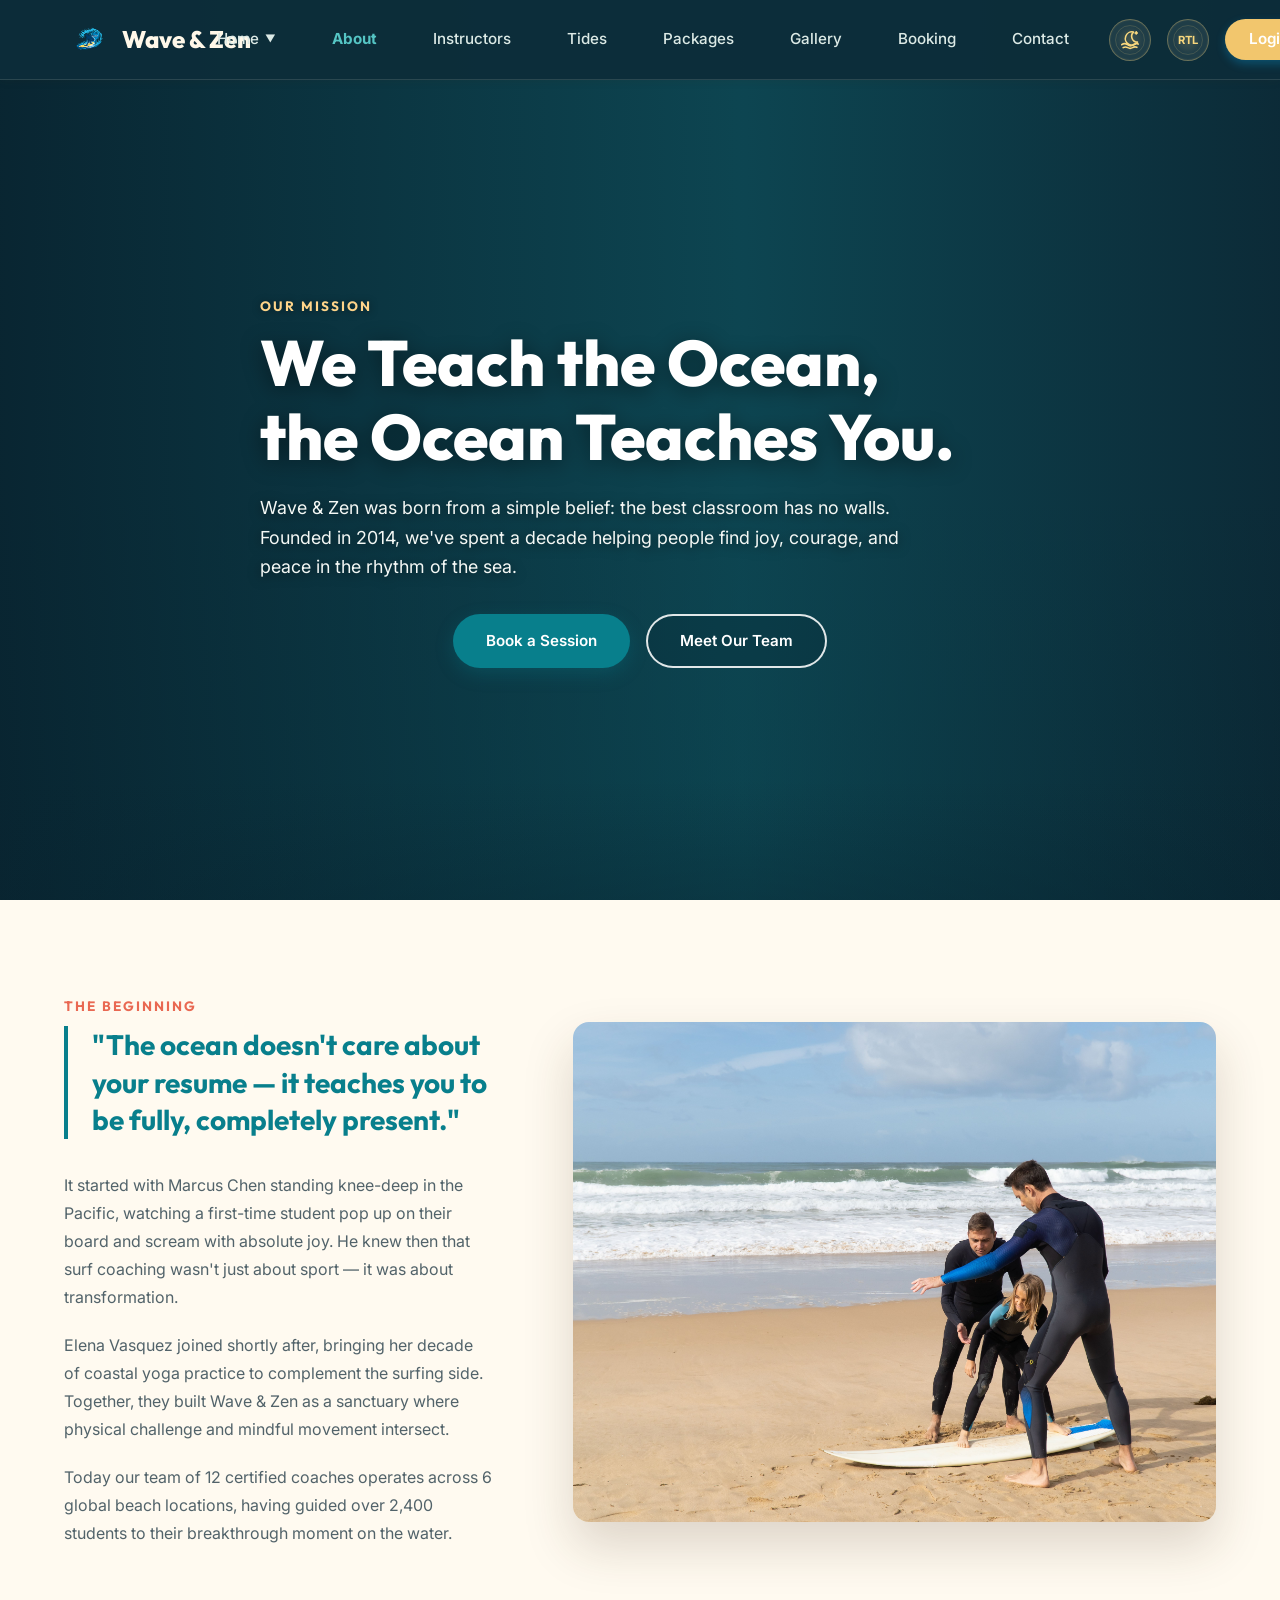
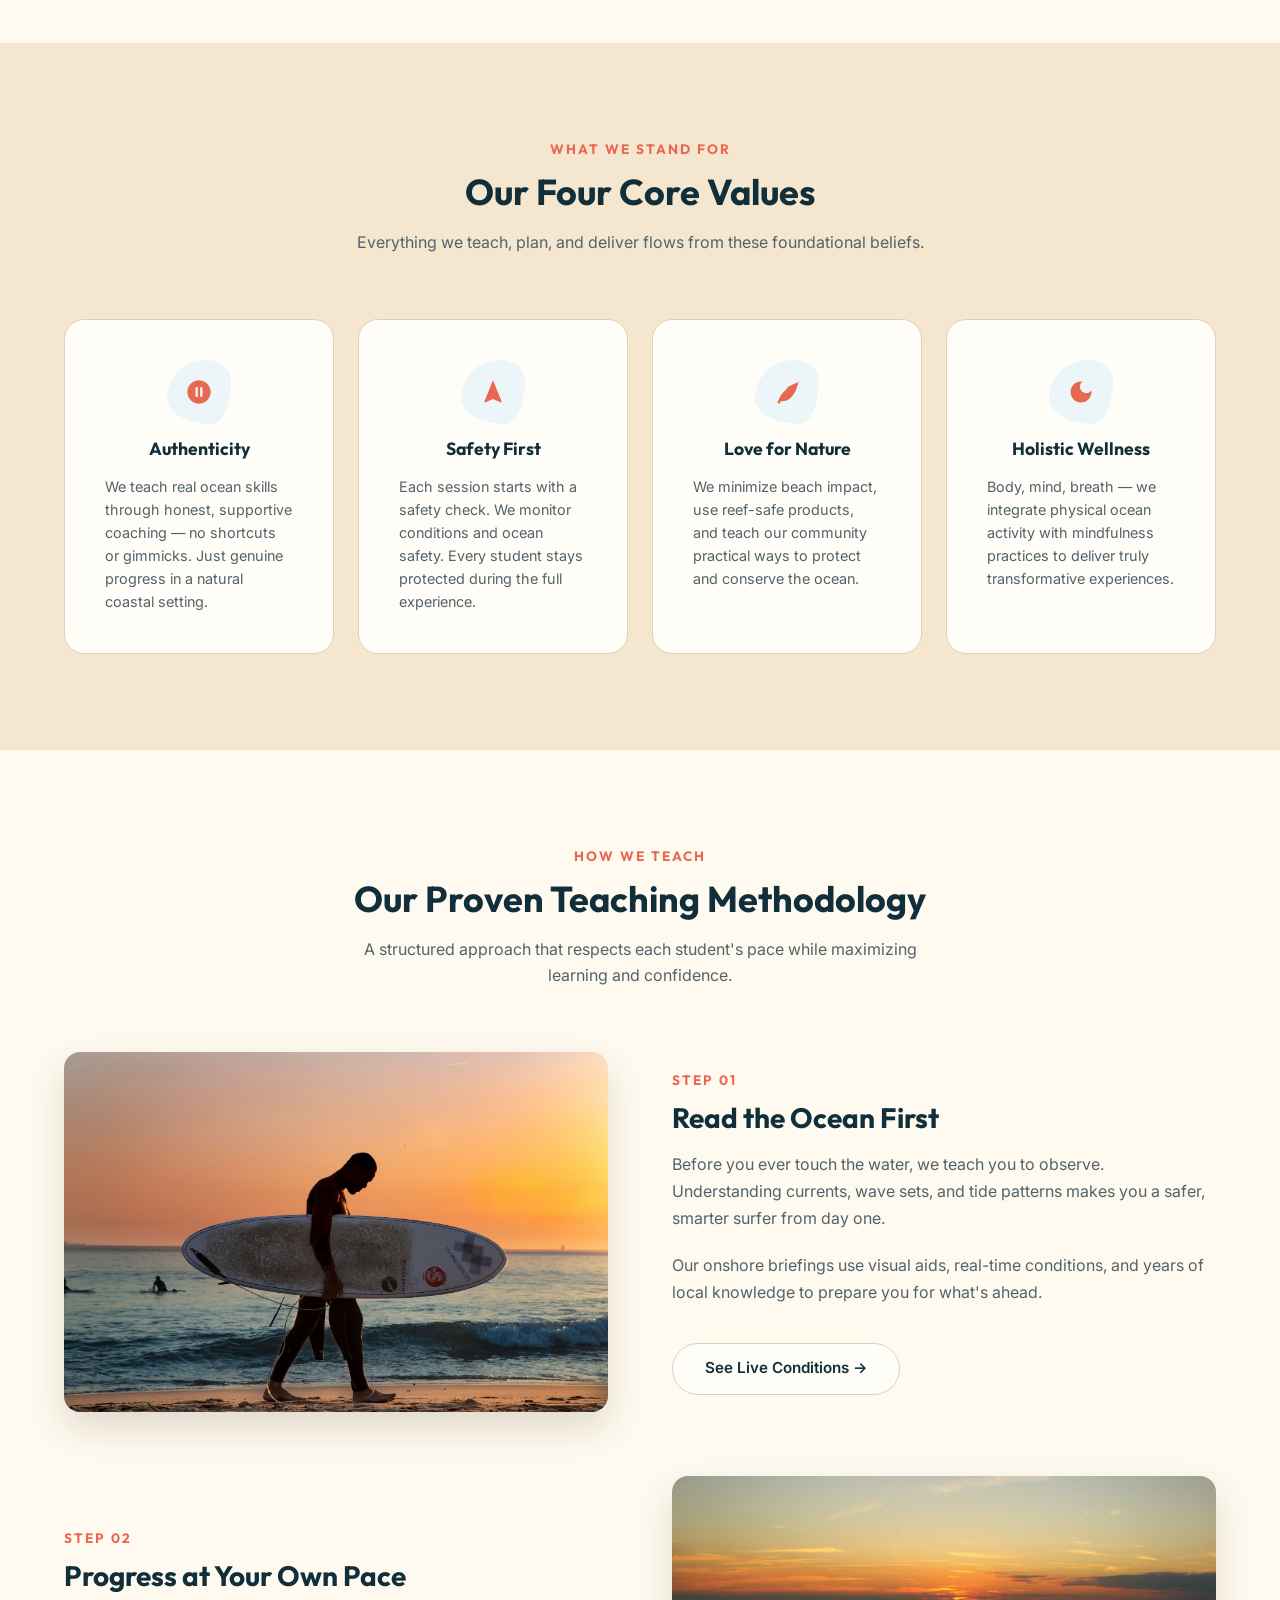
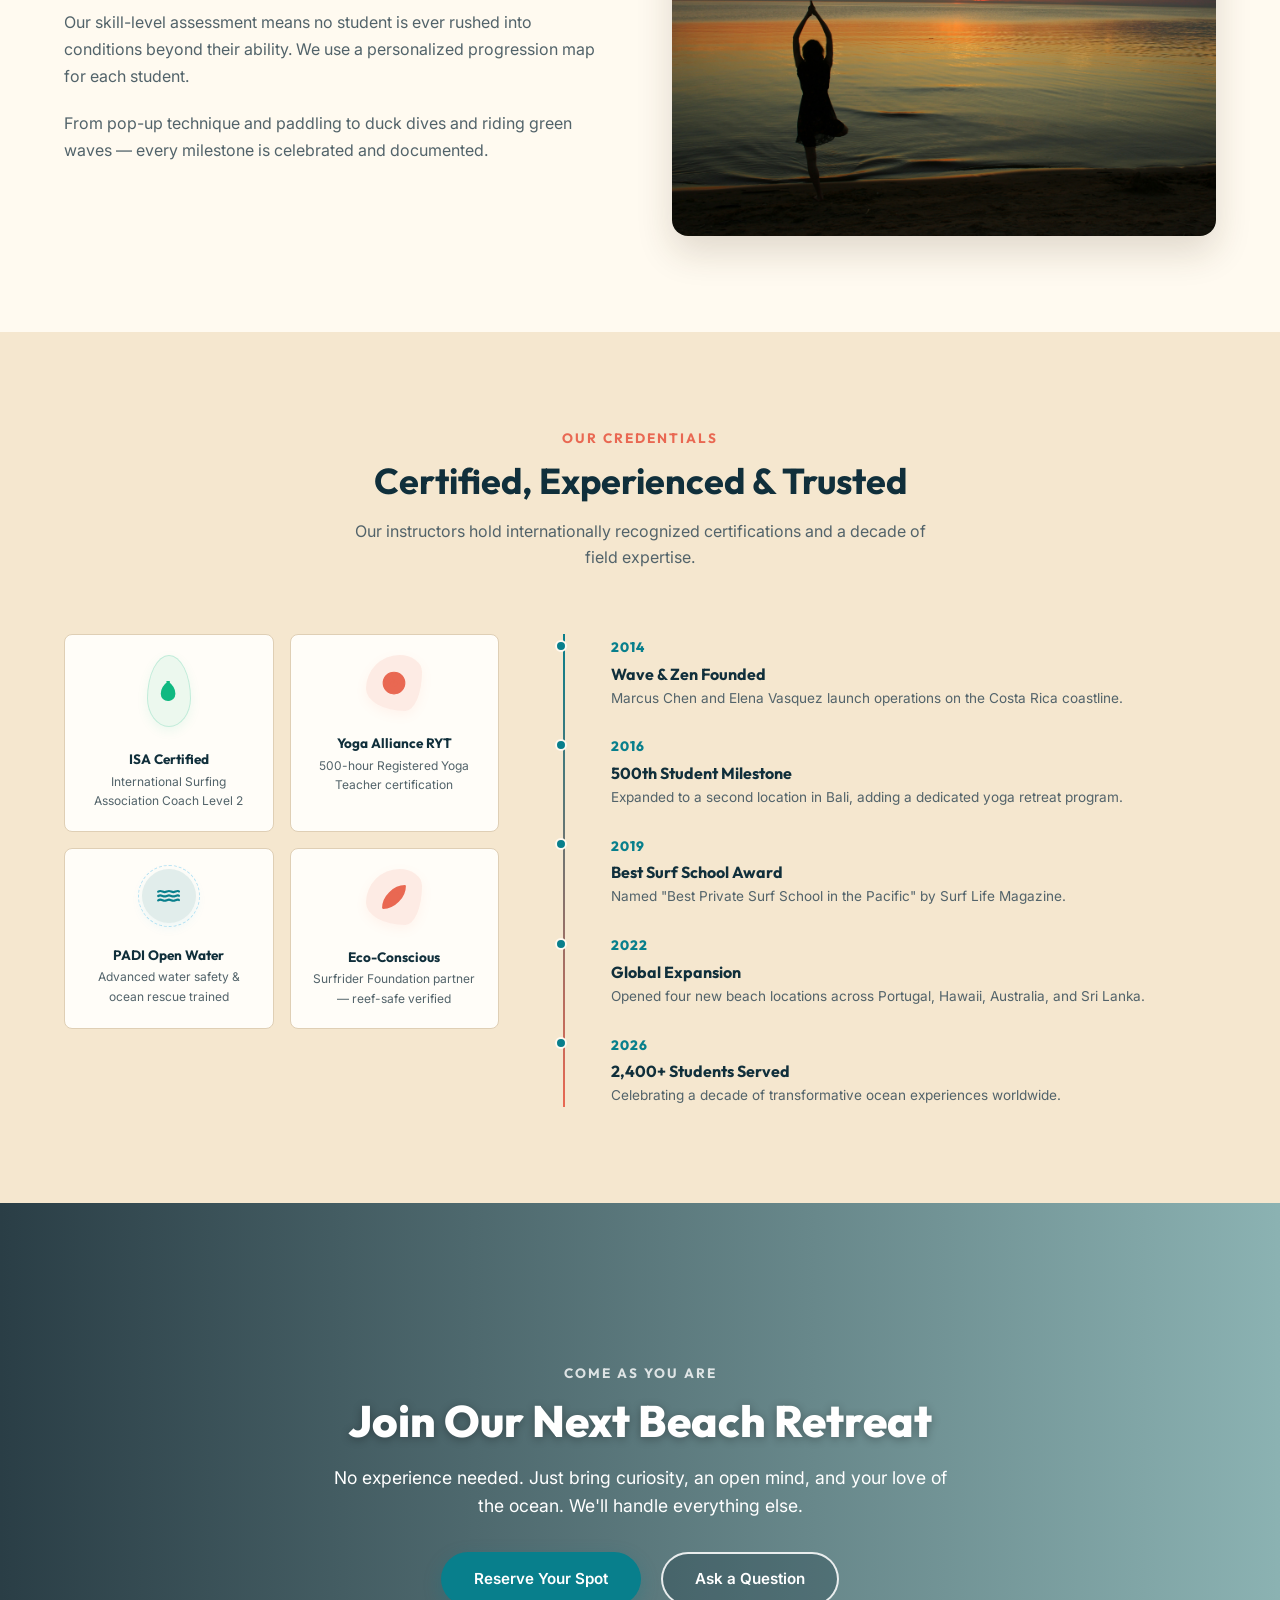
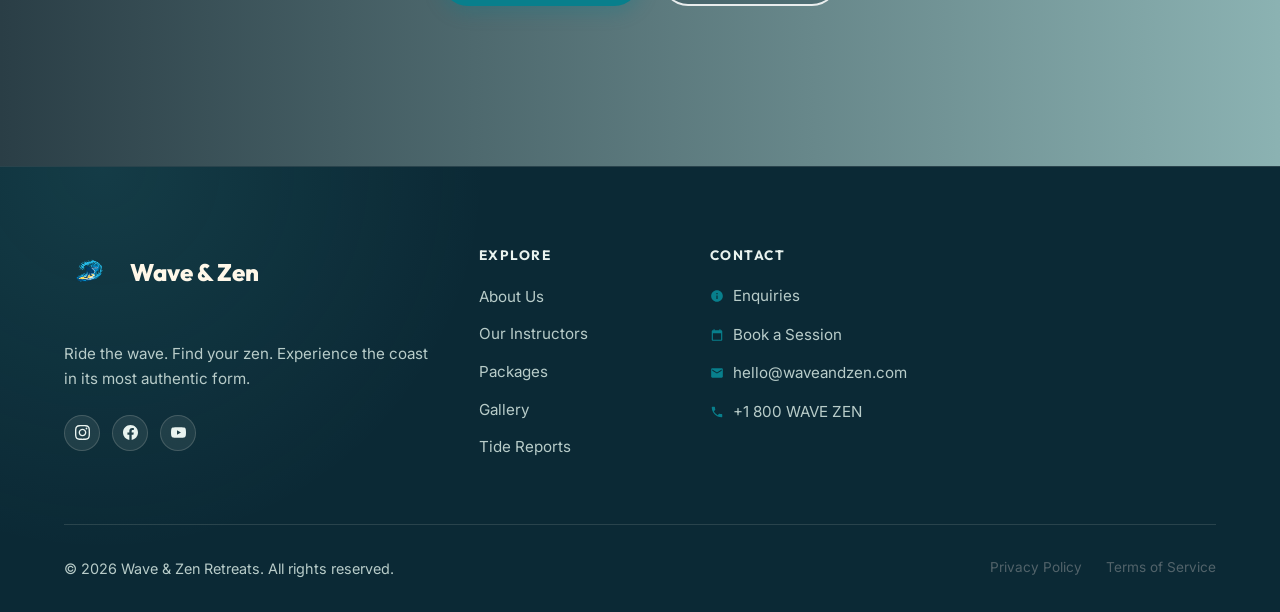
==== about.html @ b0bafedf "wave web site build move to main branch" ====
<!DOCTYPE html>
<html lang="en" dir="ltr" data-theme="light">
<head>
  <meta charset="UTF-8" />
  <meta name="viewport" content="width=device-width, initial-scale=1.0" />
  <meta name="description" content="About Wave & Zen — Learn about our story, our certified surf instructors, and beach yoga teachers. Discover our philosophy." />
  <title>Wave & Zen | About Us</title>
  <link rel="icon" type="image/png" href="assets/images/favicon.png" />
  <link rel="stylesheet" href="css/main.css" />
  <link rel="stylesheet" href="css/pages.css" />
  <link rel="stylesheet" href="css/sections.css" />
  <link rel="stylesheet" href="css/responsive.css" />
  <link rel="stylesheet" href="css/theme.css" />
</head>
<body>

<!-- ═══════════════ HEADER ═══════════════ -->
<header class="header" id="main-header">
  <div class="logo-container" onclick="window.location.href='index.html'" role="link" aria-label="Wave and Zen Home">
    <div class="logo-text">
      <img class="logo-icon" src="assets/images/logo.png" alt="Wave & Zen Logo" style="width:32px;height:32px;object-fit:contain;" />
      Wave &amp; Zen
    </div>
  </div>
  <div class="hamburger" id="hamburger-menu" aria-label="Toggle menu" role="button" tabindex="0">
    <span></span><span></span><span></span>
  </div>
  <nav class="nav-menu" id="nav-menu" aria-label="Main navigation">
    <div class="nav-dropdown" id="home-dropdown">
      <a href="#" class="nav-link dropdown-toggle" id="nav-home">Home <span class="arrow">▼</span></a>
      <div class="dropdown-menu-list">
        <a href="index.html" class="dropdown-item" id="nav-home1">Home 1</a>
        <a href="home2.html" class="dropdown-item" id="nav-home2">Home 2</a>
      </div>
    </div>
    <a href="about.html" class="nav-link active" id="nav-about">About</a>
    <a href="instructors.html" class="nav-link" id="nav-instructors">Instructors</a>
    <a href="tides.html" class="nav-link" id="nav-tides">Tides</a>
    <a href="packages.html" class="nav-link" id="nav-packages">Packages</a>
    <a href="gallery.html" class="nav-link" id="nav-gallery">Gallery</a>
    <a href="booking.html" class="nav-link" id="nav-booking">Booking</a>
    <a href="contact.html" class="nav-link" id="nav-contact">Contact</a>
    <div class="nav-actions">
      <button class="action-btn theme-toggle-btn" id="theme-toggle" aria-label="Switch to dark theme" title="Dark theme">
        <svg viewBox="0 0 24 24" class="theme-toggle-icon" aria-hidden="true"><path d="M15.8 3.35a7.2 7.2 0 1 0 4.35 10.95 6.35 6.35 0 0 1-4.35-10.95Z"></path><path d="m18.8 3.1.35.85.85.35-.85.35-.35.85-.35-.85-.85-.35.85-.35.35-.85Z"></path><path d="M3 17.15c2.1-1.65 4.2-1.65 6.3 0s4.2 1.65 6.3 0 4.2-1.65 5.4-.7"></path><path d="M4.5 20.35c1.7-1 3.4-1 5.1 0s3.4 1 5.1 0 3.4-1 4.8-.35"></path></svg>
      </button>
      <button class="action-btn dir-toggle-btn" id="dir-toggle" aria-label="Toggle RTL">
        <span class="dir-toggle-label" style="font-size:0.7rem;font-weight:700;">RTL</span>
      </button>
      <a href="login.html" class="login-nav-btn" id="login-nav-btn">Login</a>
    </div>
  </nav>
</header>

<!-- ═══════════════ SECTION 1: SPLIT HERO ═══════════════ -->
<section class="page-hero" id="about-hero">
  <video autoplay muted loop playsinline class="hero-video-bg">
    <source src="assets/videos/about_bg.mp4" type="video/mp4">
  </video>
  <div class="page-hero-overlay"></div>
  <div class="page-hero-content container">
    <span class="section-tag">Our Mission</span>
    <h1>We Teach the Ocean,<br/>the Ocean Teaches You.</h1>
    <p>Wave &amp; Zen was born from a simple belief: the best classroom has no walls. Founded in 2014, we've spent a decade helping people find joy, courage, and peace in the rhythm of the sea.</p>
    <div class="hero-ctas" style="display:flex;gap:1rem;flex-wrap:wrap;">
      <a href="booking.html" class="btn btn-primary" id="about-hero-book-btn">Book a Session</a>
      <a href="instructors.html" class="btn btn-outline-light" id="about-hero-team-btn">Meet Our Team</a>
    </div>
  </div>
</section>

<!-- ═══════════════ SECTION 2: OUR STORY ═══════════════ -->
<section id="about-story" style="background-color:var(--bg-primary);">
  <div class="container">
    <div class="story-section">
      <div>
        <span class="section-tag">The Beginning</span>
        <blockquote class="story-pullquote">"The ocean doesn't care about your resume — it teaches you to be fully, completely present."</blockquote>
        <p style="color:var(--text-secondary);line-height:1.75;margin-bottom:1.25rem;">It started with Marcus Chen standing knee-deep in the Pacific, watching a first-time student pop up on their board and scream with absolute joy. He knew then that surf coaching wasn't just about sport — it was about transformation.</p>
        <p style="color:var(--text-secondary);line-height:1.75;margin-bottom:1.25rem;">Elena Vasquez joined shortly after, bringing her decade of coastal yoga practice to complement the surfing side. Together, they built Wave &amp; Zen as a sanctuary where physical challenge and mindful movement intersect.</p>
        <p style="color:var(--text-secondary);line-height:1.75;">Today our team of 12 certified coaches operates across 6 global beach locations, having guided over 2,400 students to their breakthrough moment on the water.</p>
      </div>
      <div class="story-img-box">
        <img src="assets/images/packages/beginner_surf.jpg" alt="Surf instructor coaching student in water" loading="lazy" />
      </div>
    </div>
  </div>
</section>

<!-- ═══════════════ SECTION 3: CORE VALUES ═══════════════ -->
<section id="about-values" style="background-color:var(--bg-secondary);">
  <div class="container">
    <div class="section-header">
      <span class="section-tag">What We Stand For</span>
      <h2 class="section-title">Our Four Core Values</h2>
      <p class="section-desc">Everything we teach, plan, and deliver flows from these foundational beliefs.</p>
    </div>
    <div class="values-grid">
      <div class="value-card">
        <div class="value-icon">
          <svg viewBox="0 0 24 24"><path d="M12 2C6.48 2 2 6.48 2 12s4.48 10 10 10 10-4.48 10-10S17.52 2 12 2zm-1 14H9V8h2v8zm4 0h-2V8h2v8z"/></svg>
        </div>
        <h4>Authenticity</h4>
        <p>We teach real ocean skills through honest, supportive coaching — no shortcuts or gimmicks. Just genuine progress in a natural coastal setting.</p>
      </div>
      <div class="value-card safety-first-card">
        <div class="value-icon">
          <svg viewBox="0 0 24 24"><path d="M12 2L4.5 20.29l.71.71L12 18l6.79 3 .71-.71z"/></svg>
        </div>
        <h4>Safety First</h4>
        <p class="safety-first-text"><span>Each session starts with a safety check.</span> <span>We monitor conditions and ocean safety.</span> <span>Every student stays protected during</span> <span>the full experience.</span></p>
      </div>
      <div class="value-card">
        <div class="value-icon">
          <svg viewBox="0 0 24 24"><path d="M17 8C8 10 5.9 16.17 3.82 21.34L5.71 22l1-2.3A4.49 4.49 0 0 0 8 20C19 20 22 3 22 3c-1 2-8 2-11 7z"/></svg>
        </div>
        <h4>Love for Nature</h4>
        <p>We minimize beach impact, use reef-safe products, and teach our community practical ways to protect and conserve the ocean.</p>
      </div>
      <div class="value-card">
        <div class="value-icon">
          <svg viewBox="0 0 24 24"><path d="M12 3c-4.97 0-9 4.03-9 9s4.03 9 9 9 9-4.03 9-9c0-.46-.04-.92-.1-1.36-.98 1.37-2.58 2.26-4.4 2.26-2.98 0-5.4-2.42-5.4-5.4 0-1.81.89-3.42 2.26-4.4-.44-.06-.9-.1-1.36-.1z"/></svg>
        </div>
        <h4>Holistic Wellness</h4>
        <p>Body, mind, breath — we integrate physical ocean activity with mindfulness practices to deliver truly transformative experiences.</p>
      </div>
    </div>
  </div>
</section>

<!-- ═══════════════ SECTION 4: METHODOLOGY ═══════════════ -->
<section id="about-methodology" style="background-color:var(--bg-primary);">
  <div class="container">
    <div class="section-header">
      <span class="section-tag">How We Teach</span>
      <h2 class="section-title">Our Proven Teaching Methodology</h2>
      <p class="section-desc">A structured approach that respects each student's pace while maximizing learning and confidence.</p>
    </div>
    <div class="methodology-rows">
      <div class="methodology-row">
        <div class="methodology-img">
          <img src="assets/images/instructors/home2_sec3.jpg" alt="Coach demonstrating surf technique on beach" loading="lazy" />
        </div>
        <div class="methodology-content">
          <span class="section-tag">Step 01</span>
          <h3>Read the Ocean First</h3>
          <p>Before you ever touch the water, we teach you to observe. Understanding currents, wave sets, and tide patterns makes you a safer, smarter surfer from day one.</p>
          <p>Our onshore briefings use visual aids, real-time conditions, and years of local knowledge to prepare you for what's ahead.</p>
          <a href="tides.html" class="btn btn-outline" style="margin-top:1rem;display:inline-block;" id="methodology-tides-link">See Live Conditions →</a>
        </div>
      </div>
      <div class="methodology-row reverse">
        <div class="methodology-img">
          <img src="assets/images/banners/contact_sect2.jpg" alt="Student catching a wave during surf lesson" loading="lazy" />
        </div>
        <div class="methodology-content">
          <span class="section-tag">Step 02</span>
          <h3>Progress at Your Own Pace</h3>
          <p>Our skill-level assessment means no student is ever rushed into conditions beyond their ability. We use a personalized progression map for each student.</p>
          <p>From pop-up technique and paddling to duck dives and riding green waves — every milestone is celebrated and documented.</p>
        </div>
      </div>
    </div>
  </div>
</section>

<!-- ═══════════════ SECTION 5: CERTIFICATIONS ═══════════════ -->
<section id="about-certs" style="background-color:var(--bg-secondary);">
  <div class="container">
    <div class="section-header">
      <span class="section-tag">Our Credentials</span>
      <h2 class="section-title">Certified, Experienced &amp; Trusted</h2>
      <p class="section-desc">Our instructors hold internationally recognized certifications and a decade of field expertise.</p>
    </div>
    <div class="cert-section">
      <div class="cert-badges">
        <div class="cert-badge">
          <div class="cert-badge-icon">🏄</div>
          <h5>ISA Certified</h5>
          <p>International Surfing Association Coach Level 2</p>
        </div>
        <div class="cert-badge">
          <div class="cert-badge-icon">🧘</div>
          <h5>Yoga Alliance RYT</h5>
          <p>500-hour Registered Yoga Teacher certification</p>
        </div>
        <div class="cert-badge">
          <div class="cert-badge-icon">🌊</div>
          <h5>PADI Open Water</h5>
          <p>Advanced water safety & ocean rescue trained</p>
        </div>
        <div class="cert-badge">
          <div class="cert-badge-icon">🌿</div>
          <h5>Eco-Conscious</h5>
          <p>Surfrider Foundation partner — reef-safe verified</p>
        </div>
      </div>
      <div class="milestone-timeline">
        <div class="milestone-item">
          <span class="milestone-year">2014</span>
          <h5>Wave &amp; Zen Founded</h5>
          <p>Marcus Chen and Elena Vasquez launch operations on the Costa Rica coastline.</p>
        </div>
        <div class="milestone-item">
          <span class="milestone-year">2016</span>
          <h5>500th Student Milestone</h5>
          <p>Expanded to a second location in Bali, adding a dedicated yoga retreat program.</p>
        </div>
        <div class="milestone-item">
          <span class="milestone-year">2019</span>
          <h5>Best Surf School Award</h5>
          <p>Named "Best Private Surf School in the Pacific" by Surf Life Magazine.</p>
        </div>
        <div class="milestone-item">
          <span class="milestone-year">2022</span>
          <h5>Global Expansion</h5>
          <p>Opened four new beach locations across Portugal, Hawaii, Australia, and Sri Lanka.</p>
        </div>
        <div class="milestone-item">
          <span class="milestone-year">2026</span>
          <h5>2,400+ Students Served</h5>
          <p>Celebrating a decade of transformative ocean experiences worldwide.</p>
        </div>
      </div>
    </div>
  </div>
</section>

<!-- ═══════════════ SECTION 6: CTA BANNER ═══════════════ -->
<section class="cta-banner" id="about-cta" style="background-image:url('assets/images/cta/about_cta.png');" aria-label="Join our next retreat">
  <div class="cta-banner-overlay"></div>
  <div class="cta-banner-content">
    <span class="section-tag" style="color:#fff;opacity:0.8;">Come as You Are</span>
    <h2>Join Our Next Beach Retreat</h2>
    <p>No experience needed. Just bring curiosity, an open mind, and your love of the ocean. We'll handle everything else.</p>
    <div class="cta-banner-btns">
      <a href="booking.html" class="btn btn-primary" id="about-cta-book-btn">Reserve Your Spot</a>
      <a href="contact.html" class="btn btn-outline-light" id="about-cta-contact-btn">Ask a Question</a>
    </div>
  </div>
</section>

<!-- ═══════════════ FOOTER ═══════════════ -->
<footer class="footer" id="main-footer">
  <div class="footer-grid">
    <div class="footer-brand">
      <div class="logo-text" style="margin-bottom:1.25rem;">
        <img class="logo-icon" src="assets/images/logo.png" alt="Wave & Zen Logo" style="width:32px;height:32px;object-fit:contain;margin-inline-end:0.5rem;" />
        Wave &amp; Zen
      </div>
      <p class="footer-tagline">Ride the wave. Find your zen. Experience the coast in its most authentic form.</p>
      <div class="footer-social">
        <a href="#" class="social-icon" aria-label="Instagram" id="footer-instagram"><svg viewBox="0 0 24 24" fill="currentColor"><path d="M12 2.163c3.204 0 3.584.012 4.85.07 3.252.148 4.771 1.691 4.919 4.919.058 1.265.069 1.645.069 4.849 0 3.205-.012 3.584-.069 4.849-.149 3.225-1.664 4.771-4.919 4.919-1.266.058-1.644.07-4.85.07-3.204 0-3.584-.012-4.849-.07-3.26-.149-4.771-1.699-4.919-4.92-.058-1.265-.07-1.644-.07-4.849 0-3.204.013-3.583.07-4.849.149-3.227 1.664-4.771 4.919-4.919 1.266-.057 1.645-.069 4.849-.069zm0-2.163c-3.259 0-3.667.014-4.947.072-4.358.2-6.78 2.618-6.98 6.98-.059 1.281-.073 1.689-.073 4.948 0 3.259.014 3.668.072 4.948.2 4.358 2.618 6.78 6.98 6.98 1.281.058 1.689.072 4.948.072 3.259 0 3.668-.014 4.948-.072 4.354-.2 6.782-2.618 6.979-6.98.059-1.28.073-1.689.073-4.948 0-3.259-.014-3.667-.072-4.947-.196-4.354-2.617-6.78-6.979-6.98-1.281-.059-1.69-.073-4.949-.073zm0 5.838c-3.403 0-6.162 2.759-6.162 6.162s2.759 6.163 6.162 6.163 6.162-2.759 6.162-6.163c0-3.403-2.759-6.162-6.162-6.162zm0 10.162c-2.209 0-4-1.79-4-4 0-2.209 1.791-4 4-4s4 1.791 4 4c0 2.21-1.791 4-4 4zm6.406-11.845c-.796 0-1.441.645-1.441 1.44s.645 1.44 1.441 1.44c.795 0 1.439-.645 1.439-1.44s-.644-1.44-1.439-1.44z"/></svg></a>
        <a href="#" class="social-icon" aria-label="Facebook" id="footer-facebook"><svg viewBox="0 0 24 24" fill="currentColor"><path d="M24 12.073c0-6.627-5.373-12-12-12s-12 5.373-12 12c0 5.99 4.388 10.954 10.125 11.854v-8.385H7.078v-3.47h3.047V9.43c0-3.007 1.792-4.669 4.533-4.669 1.312 0 2.686.235 2.686.235v2.953H15.83c-1.491 0-1.956.925-1.956 1.874v2.25h3.328l-.532 3.47h-2.796v8.385C19.612 23.027 24 18.062 24 12.073z"/></svg></a>
        <a href="#" class="social-icon" aria-label="YouTube" id="footer-youtube"><svg viewBox="0 0 24 24" fill="currentColor"><path d="M23.495 6.205a3.007 3.007 0 0 0-2.088-2.088c-1.87-.501-9.396-.501-9.396-.501s-7.507-.01-9.396.501A3.007 3.007 0 0 0 .527 6.205a31.247 31.247 0 0 0-.522 5.805 31.247 31.247 0 0 0 .522 5.783 3.007 3.007 0 0 0 2.088 2.088c1.868.502 9.396.502 9.396.502s7.506 0 9.396-.502a3.007 3.007 0 0 0 2.088-2.088 31.247 31.247 0 0 0 .5-5.783 31.247 31.247 0 0 0-.5-5.805zM9.609 15.601V8.408l6.264 3.602z"/></svg></a>
      </div>
    </div>
    <div class="footer-links-col"><h4 class="footer-col-title">Explore</h4><ul class="footer-links"><li><a href="about.html" id="footer-about-link">About Us</a></li><li><a href="instructors.html" id="footer-instructors-link">Our Instructors</a></li><li><a href="packages.html" id="footer-packages-link">Packages</a></li><li><a href="gallery.html" id="footer-gallery-link">Gallery</a></li><li><a href="tides.html" id="footer-tides-link">Tide Reports</a></li></ul></div>
    <div class="footer-links-col"><h4 class="footer-col-title">Contact</h4><ul class="footer-links"><li><a href="contact.html" id="footer-contact-link">Enquiries</a></li><li><a href="booking.html" id="footer-booking-link">Book a Session</a></li><li><a href="mailto:hello@waveandzen.com" id="footer-email-link">hello@waveandzen.com</a></li><li><a href="tel:+1800WAVEZEN" id="footer-phone-link">+1&nbsp;800&nbsp;WAVE&nbsp;ZEN</a></li></ul></div>
  </div>
  <div class="footer-bottom">
    <p>© 2026 Wave &amp; Zen Retreats. All rights reserved.</p>
    <div style="display:flex;gap:1.5rem;"><a href="#" style="font-size:0.85rem;color:var(--text-secondary);" id="footer-privacy">Privacy Policy</a><a href="#" style="font-size:0.85rem;color:var(--text-secondary);" id="footer-terms">Terms of Service</a></div>
  </div>
</footer>

<!-- Responsive fix for about split home -->
<style>
  @media (max-width: 768px) {
    .about-split-home { grid-template-columns: 1fr !important; }
    .about-split-home > div:first-child { min-height: 300px !important; position: relative !important; }
  }
</style>
<script src="js/main.js"></script>
</body>
</html>
---- css/main.css ----
@import url('https://fonts.googleapis.com/css2?family=Inter:wght@300;400;500;600;700&family=Outfit:wght@400;500;600;700;800&display=swap');

/* CSS Variables */
:root {
  /* Fonts */
  --font-primary: 'Inter', sans-serif;
  --font-display: 'Outfit', sans-serif;
  --header-height: 80px;
  --transition-speed: 0.3s;
  
  /* Color Palette - Light Theme (Sandy Beach / Clear Ocean) */
  --bg-primary: #fbfaf7;
  --bg-secondary: #f3edd8;
  --bg-card: #ffffff;
  --bg-input: #ffffff;
  --text-primary: #0f172a;
  --text-secondary: #475569;
  
  --accent-color: #0ea5e9; /* Ocean Aqua */
  --accent-hover: #0284c7;
  --primary-color: #0f172a; /* Deep Navy */
  --secondary-color: #dfd6bf; /* Sand Beige */
  --coral-color: #ff7e67; /* Sunset Coral */
  --coral-hover: #e0634c;
  
  --border-color: #e2e8f0;
  --border-focus: #0ea5e9;
  --shadow-sm: 0 1px 3px rgba(0, 0, 0, 0.05);
  --shadow-md: 0 4px 6px -1px rgba(0, 0, 0, 0.08), 0 2px 4px -1px rgba(0, 0, 0, 0.04);
  --shadow-lg: 0 10px 15px -3px rgba(0, 0, 0, 0.1), 0 4px 6px -2px rgba(0, 0, 0, 0.05);
  --shadow-premium: 0 20px 25px -5px rgba(0, 0, 0, 0.05), 0 10px 10px -5px rgba(0, 0, 0, 0.03);
  
  --border-radius-card: 16px;
  --border-radius-button: 30px;
  --border-radius-input: 8px;
}

[data-theme="dark"] {
  /* Color Palette - Dark Theme (Deep Sea / Starry Night Beach) */
  --bg-primary: #0a0f1d;
  --bg-secondary: #12192c;
  --bg-card: #192239;
  --bg-input: #12192c;
  --text-primary: #f8fafc;
  --text-secondary: #94a3b8;
  
  --accent-color: #38bdf8; /* Brighter Ocean Aqua for Dark Mode */
  --accent-hover: #0ea5e9;
  --primary-color: #f8fafc;
  --secondary-color: #2e3b5e; /* Deep Sand Blue */
  --coral-color: #ff9e7d; /* Lighter Sunset Coral for visibility */
  --coral-hover: #ff7e67;
  
  --border-color: #2a3556;
  --border-focus: #38bdf8;
  --shadow-sm: 0 1px 3px rgba(0, 0, 0, 0.3);
  --shadow-md: 0 4px 6px -1px rgba(0, 0, 0, 0.4), 0 2px 4px -1px rgba(0, 0, 0, 0.3);
  --shadow-lg: 0 10px 15px -3px rgba(0, 0, 0, 0.4), 0 4px 6px -2px rgba(0, 0, 0, 0.3);
  --shadow-premium: 0 20px 25px -5px rgba(0, 0, 0, 0.5);
}

html {
  scroll-behavior: smooth;
}

/* RTL Adjustments using CSS Logical Properties */
html[dir="rtl"] {
  /* Logical properties will natively support toggles */
}

/* Core Reset */
*, *::before, *::after {
  box-sizing: border-box;
  margin: 0;
  padding: 0;
}

body {
  font-family: var(--font-primary);
  background-color: var(--bg-primary);
  color: var(--text-primary);
  line-height: 1.6;
  overflow-x: hidden;
  transition: background-color var(--transition-speed), color var(--transition-speed);
}

h1, h2, h3, h4, h5, h6 {
  font-family: var(--font-display);
  font-weight: 700;
  line-height: 1.25;
}

a {
  color: inherit;
  text-decoration: none;
  transition: color var(--transition-speed), background-color var(--transition-speed);
}

img {
  max-width: 100%;
  height: auto;
  display: block;
  object-fit: cover;
}

button, input, select, textarea {
  font-family: inherit;
  font-size: inherit;
  color: inherit;
  background: none;
  border: none;
  outline: none;
}

/* Header & Sticky Menu */
.header {
  position: fixed;
  top: 0;
  left: 0;
  width: 100%;
  height: var(--header-height);
  background-color: #0a0f1d !important;
  border-bottom: 1px solid #1e293b;
  z-index: 1000;
  display: flex;
  align-items: center;
  justify-content: space-between;
  padding: 0 4rem;
  box-shadow: var(--shadow-sm);
  transition: background-color var(--transition-speed), border-color var(--transition-speed), box-shadow var(--transition-speed);
}

.header.scrolled {
  box-shadow: var(--shadow-md);
  background-color: #0a0f1d !important;
  backdrop-filter: none !important;
}

/* Logical properties fallback/util */
.logo-container {
  display: flex;
  align-items: center;
  cursor: pointer;
}

.logo-text {
  font-family: var(--font-display);
  font-size: 1.5rem;
  font-weight: 800;
  color: #ffffff !important;
  display: flex;
  align-items: center;
  gap: 0.5rem;
}

.logo-icon {
  width: 50px;
  height: 50px;
  color: var(--accent-color);
}

.nav-menu {
  display: flex;
  align-items: center;
  gap: 1.5rem;
  list-style: none;
}

.nav-link {
  font-weight: 500;
  font-size: 0.95rem;
  color: #cbd5e1 !important;
  position: relative;
  padding: 0.5rem 1rem !important;
  border-radius: 8px;
  transition: all var(--transition-speed) ease;
}

/* Navigation Dropdown Menu styling */
.nav-dropdown {
  position: relative;
  display: inline-block;
}

.dropdown-toggle {
  display: flex;
  align-items: center;
  gap: 0.35rem;
  cursor: pointer;
}

.dropdown-toggle .arrow {
  font-size: 0.65rem;
  transition: transform 0.3s ease;
}

.dropdown-menu-list {
  position: absolute;
  top: 100%;
  left: 50%;
  transform: translateX(-50%) translateY(10px);
  background-color: #12192c;
  border: 1px solid #2a3556;
  border-radius: 8px;
  box-shadow: var(--shadow-lg);
  min-width: 150px;
  z-index: 1010;
  padding: 0.5rem;
  display: flex;
  flex-direction: column;
  gap: 0.25rem;
  opacity: 0;
  visibility: hidden;
  pointer-events: none;
  transition: opacity 0.25s ease, transform 0.25s ease, visibility 0.25s ease;
}

.dropdown-item {
  color: #cbd5e1 !important;
  font-size: 0.9rem;
  font-weight: 500;
  padding: 0.5rem 1rem;
  border-radius: 6px;
  display: block;
  width: 100%;
  text-align: start;
  transition: all var(--transition-speed) ease;
}

/* Desktop dropdown trigger */
@media screen and (min-width: 769px) {
  .nav-dropdown.active .dropdown-menu-list {
    opacity: 1;
    visibility: visible;
    pointer-events: auto;
    transform: translateX(-50%) translateY(0);
  }
  .nav-dropdown.active .dropdown-toggle .arrow {
    transform: rotate(180deg);
  }
}

/* Unified Menu Hover and Active Styles */
.nav-link:hover {
  color: #38bdf8 !important;
  background-color: transparent !important;
  transform: translateY(-1px);
}

.dropdown-item:hover,
.login-nav-btn:hover {
  color: #38bdf8 !important;
  background-color: rgba(56, 189, 248, 0.12) !important;
  transform: translateY(-1px);
}

.nav-link.active {
  color: #38bdf8 !important;
  background-color: transparent !important;
  font-weight: 700;
}

.dropdown-item.active {
  color: #38bdf8 !important;
  background-color: rgba(56, 189, 248, 0.18) !important;
  font-weight: 700;
}

/* Navigation Actions (Theme, Language, Login Button) */
.nav-actions {
  display: flex;
  align-items: center;
  gap: 1rem;
}

.action-btn {
  width: 40px;
  height: 40px;
  border-radius: 50%;
  display: flex;
  align-items: center;
  justify-content: center;
  cursor: pointer;
  border: 1px solid #2a3556;
  background-color: #12192c;
  transition: all var(--transition-speed) ease;
}

.action-btn:hover {
  background-color: rgba(56, 189, 248, 0.12);
  border-color: var(--accent-color);
}

.action-btn svg {
  width: 20px;
  height: 20px;
  fill: #cbd5e1;
}

.action-btn:hover svg {
  fill: #38bdf8;
}

.dir-toggle-label {
  color: #cbd5e1;
}

.action-btn:hover .dir-toggle-label {
  color: #38bdf8;
}

.login-nav-btn {
  background-color: var(--accent-color);
  color: #ffffff !important;
  padding: 0.55rem 1.5rem;
  border-radius: var(--border-radius-button);
  font-weight: 600;
  font-size: 0.95rem;
  box-shadow: 0 4px 10px rgba(14, 165, 233, 0.3);
  transition: all var(--transition-speed) ease;
  display: inline-block;
  text-align: center;
}

/* Hamburger mobile button */
.hamburger {
  display: none;
  flex-direction: column;
  justify-content: space-between;
  width: 24px;
  height: 18px;
  cursor: pointer;
  z-index: 1001;
}

.hamburger span {
  width: 100%;
  height: 2px;
  background-color: #ffffff;
  transition: transform var(--transition-speed), opacity var(--transition-speed);
}

/* Sections Structure & Setup */
section {
  padding: 6rem 4rem;
  position: relative;
}

.section-header {
  text-align: center;
  margin-bottom: 4rem;
  max-width: 600px;
  margin-left: auto;
  margin-right: auto;
}

.section-tag {
  font-family: var(--font-display);
  color: var(--accent-color);
  text-transform: uppercase;
  font-weight: 700;
  letter-spacing: 2px;
  font-size: 0.85rem;
  margin-bottom: 0.5rem;
  display: block;
}

.section-title {
  font-size: 2.25rem;
  margin-bottom: 1rem;
}

.section-desc {
  color: var(--text-secondary);
}

/* Floating Controls (Alternative place for widgets if needed, but top header is main) */
.theme-direction-controls-floating {
  position: fixed;
  bottom: 2rem;
  right: 2rem;
  z-index: 999;
  display: flex;
  flex-direction: column;
  gap: 0.5rem;
}

html[dir="rtl"] .theme-direction-controls-floating {
  right: auto;
  left: 2rem;
}

.floating-btn {
  width: 50px;
  height: 50px;
  border-radius: 50%;
  background-color: var(--bg-card);
  border: 1px solid var(--border-color);
  box-shadow: var(--shadow-lg);
  cursor: pointer;
  display: flex;
  align-items: center;
  justify-content: center;
  transition: transform var(--transition-speed), background-color var(--transition-speed);
}

.floating-btn:hover {
  transform: scale(1.05);
  background-color: var(--bg-secondary);
}

.floating-btn svg {
  width: 24px;
  height: 24px;
  fill: var(--text-primary);
}

/* Premium Keyframe Animations */
@keyframes fadeInUp {
  from {
    opacity: 0;
    transform: translateY(24px);
  }
  to {
    opacity: 1;
    transform: translateY(0);
  }
}

@keyframes float {
  0% {
    transform: translateY(0px);
  }
  50% {
    transform: translateY(-8px);
  }
  100% {
    transform: translateY(0px);
  }
}


/* ==========================================
   PREMIUM BEACH THEME BADGES & CUSTOM ICONS
   ========================================== */
.beach-icon-badge {
  display: inline-flex;
  align-items: center;
  justify-content: center;
  width: 54px;
  height: 54px;
  border-radius: 50%;
  background: rgba(14, 165, 233, 0.08);
  color: var(--accent-color);
  margin-bottom: 1rem;
  transition: transform var(--transition-speed), background var(--transition-speed), color var(--transition-speed);
  box-shadow: 0 4px 12px rgba(14, 165, 233, 0.08);
  position: relative;
}

[data-theme="dark"] .beach-icon-badge {
  background: rgba(56, 189, 248, 0.12);
  color: var(--accent-color);
  box-shadow: 0 4px 12px rgba(0, 0, 0, 0.3);
}

.beach-icon-badge svg {
  width: 26px;
  height: 26px;
  fill: currentColor;
}

.beach-icon-badge::before {
  content: '';
  position: absolute;
  inset: -4px;
  border-radius: 50%;
  border: 1px dashed rgba(14, 165, 233, 0.3);
  transition: transform var(--transition-speed) ease;
}

.beach-icon-badge:hover {
  transform: scale(1.08) rotate(5deg);
  background: var(--accent-color);
  color: #ffffff;
}

.beach-icon-badge:hover::before {
  transform: rotate(-15deg) scale(1.04);
  border-color: var(--accent-color);
}

/* Organic liquid badge container */
.organic-badge {
  display: inline-flex;
  align-items: center;
  justify-content: center;
  width: 56px;
  height: 56px;
  border-radius: 60% 40% 30% 70% / 60% 30% 70% 40%;
  background: rgba(255, 126, 103, 0.08);
  color: var(--coral-color);
  margin-bottom: 1rem;
  transition: transform var(--transition-speed), border-radius var(--transition-speed), background var(--transition-speed), color var(--transition-speed);
  box-shadow: 0 4px 12px rgba(255, 126, 103, 0.08);
}

[data-theme="dark"] .organic-badge {
  background: rgba(255, 158, 125, 0.12);
}

.organic-badge svg {
  width: 26px;
  height: 26px;
  fill: currentColor;
}

.organic-badge:hover {
  transform: scale(1.08) rotate(-5deg);
  border-radius: 50% 50% 50% 50% / 50% 50% 50% 50%;
  background: var(--coral-color);
  color: #ffffff;
}

/* Surfboard Outline Badge */
.surfboard-badge {
  display: inline-flex;
  align-items: center;
  justify-content: center;
  width: 44px;
  height: 72px;
  border-radius: 50% 50% 50% 50% / 60% 60% 40% 40%;
  background: rgba(16, 185, 129, 0.08);
  color: #10b981;
  margin-bottom: 1rem;
  transition: transform var(--transition-speed) ease, background var(--transition-speed) ease, color var(--transition-speed) ease;
  box-shadow: 0 4px 12px rgba(16, 185, 129, 0.08);
  border: 1px solid rgba(16, 185, 129, 0.2);
}

.surfboard-badge svg {
  width: 22px;
  height: 22px;
  fill: currentColor;
}

.surfboard-badge:hover {
  transform: scale(1.08) translateY(-4px);
  background: #10b981;
  color: #ffffff;
}

/* Tide Circle / Glow Badge */
.tide-circle-badge {
  display: inline-flex;
  align-items: center;
  justify-content: center;
  width: 48px;
  height: 48px;
  border-radius: 50%;
  position: relative;
  transition: transform var(--transition-speed) ease;
  color: var(--accent-color);
}

.tide-circle-badge::before {
  content: '';
  position: absolute;
  inset: -3px;
  border-radius: 50%;
  border: 2px solid currentColor;
  opacity: 0.4;
  animation: pulse-ring 2.5s cubic-bezier(0.215, 0.61, 0.355, 1) infinite;
}

.tide-circle-badge svg {
  width: 24px;
  height: 24px;
  fill: currentColor;
}

@keyframes pulse-ring {
  0% { transform: scale(0.95); opacity: 0.8; }
  50% { transform: scale(1.15); opacity: 0.2; }
  100% { transform: scale(0.95); opacity: 0.8; }
}

/* General Layout spacing polish */
section {
  overflow: hidden; /* Prevent horizontal overflows at section level */
}

/* Back to Top Button */
.back-to-top-btn {
  position: fixed;
  bottom: 2rem;
  right: 2rem;
  width: 50px;
  height: 50px;
  border-radius: 50%;
  background-color: var(--bg-card);
  border: 1px solid var(--border-color);
  box-shadow: var(--shadow-lg);
  cursor: pointer;
  display: flex;
  align-items: center;
  justify-content: center;
  color: var(--text-primary);
  z-index: 999;
  opacity: 0;
  visibility: hidden;
  transform: translateY(10px);
  transition: opacity var(--transition-speed) ease, transform var(--transition-speed) ease, visibility var(--transition-speed) ease, background-color var(--transition-speed) ease;
}

.back-to-top-btn.visible {
  opacity: 1;
  visibility: visible;
  transform: translateY(0);
}

.back-to-top-btn:hover {
  background-color: var(--bg-secondary);
  color: var(--accent-color);
  transform: scale(1.05);
}

.back-to-top-btn svg {
  width: 24px;
  height: 24px;
  stroke: currentColor;
}

/* RTL layout adjustment for Back to Top Button */
html[dir="rtl"] .back-to-top-btn {
  right: auto;
  left: 2rem;
}
---- css/pages.css ----
/* -------------------------------------------------------------
   COMPONENTS, CARDS, GRIDS AND SPECIFIC SECTION STYLES
   ------------------------------------------------------------- */

/* Button Utilities */
.btn {
  display: inline-flex;
  align-items: center;
  justify-content: center;
  gap: 0.5rem;
  padding: 0.8rem 2rem;
  border-radius: var(--border-radius-button);
  font-weight: 600;
  cursor: pointer;
  transition: all var(--transition-speed) ease;
  font-size: 0.95rem;
  border: 1px solid transparent;
}

.btn-primary {
  background-color: var(--accent-color);
  color: #ffffff;
  box-shadow: 0 4px 10px rgba(14, 165, 233, 0.2);
}

.btn-primary:hover {
  background-color: var(--accent-hover);
  transform: translateY(-2px);
  box-shadow: 0 6px 15px rgba(14, 165, 233, 0.35);
}

.btn-secondary {
  background-color: var(--bg-card);
  border-color: var(--border-color);
  color: var(--text-primary);
  box-shadow: var(--shadow-sm);
}

.btn-secondary:hover {
  background-color: var(--bg-secondary);
  border-color: var(--accent-color);
  transform: translateY(-2px);
}

.btn-accent {
  background-color: var(--coral-color);
  color: #ffffff;
  box-shadow: 0 4px 10px rgba(255, 126, 103, 0.2);
}

.btn-accent:hover {
  background-color: var(--coral-hover);
  transform: translateY(-2px);
  box-shadow: 0 6px 15px rgba(255, 126, 103, 0.35);
}

/* Grids & Cards Setup */
.grid-container {
  display: grid;
  grid-template-columns: repeat(auto-fit, minmax(320px, 1fr));
  gap: 2rem;
  align-items: stretch; /* crucial for equal-height cards */
}

/* Base Card structure with absolute equal height alignment */
.card {
  display: flex;
  flex-direction: column;
  height: 100%;
  background-color: var(--bg-card);
  border-radius: var(--border-radius-card);
  border: 1px solid var(--border-color);
  overflow: hidden;
  box-shadow: var(--shadow-sm);
  transition: transform var(--transition-speed), box-shadow var(--transition-speed), border-color var(--transition-speed);
}

.card:hover {
  transform: translateY(-5px);
  box-shadow: var(--shadow-lg);
  border-color: var(--accent-color);
}

.card-img-wrapper {
  position: relative;
  height: 250px;
  overflow: hidden;
}

.card-img-wrapper img {
  width: 100%;
  height: 100%;
  object-fit: cover;
  transition: transform 0.5s ease;
}

.card:hover .card-img-wrapper img {
  transform: scale(1.05);
}

.card-tag {
  position: absolute;
  top: 1rem;
  left: 1rem;
  background-color: var(--bg-card);
  color: var(--accent-color);
  font-family: var(--font-display);
  font-weight: 700;
  font-size: 0.75rem;
  text-transform: uppercase;
  padding: 0.35rem 0.8rem;
  border-radius: 20px;
  box-shadow: var(--shadow-sm);
  z-index: 2;
}

html[dir="rtl"] .card-tag {
  left: auto;
  right: 1rem;
}

.card-body {
  display: flex;
  flex-direction: column;
  flex-grow: 1; /* stretches container to fill height */
  padding: 2rem;
}

.card-title {
  font-size: 1.35rem;
  margin-bottom: 0.75rem;
  color: var(--text-primary);
}

.card-desc {
  font-size: 0.95rem;
  color: var(--text-secondary);
  line-height: 1.5;
  margin-bottom: 1.5rem;
  flex-grow: 1; /* stretches this box to align elements underneath */
}

.card-footer {
  margin-top: auto; /* pins the footer to the bottom of the card content */
  padding-top: 1.25rem;
  border-top: 1px solid var(--border-color);
}

/* 1. Hero Section */
.hero-section {
  height: 100vh;
  display: flex;
  align-items: center;
  justify-content: center;
  padding-top: var(--header-height);
  background-size: cover;
  background-position: center;
  background-repeat: no-repeat;
  color: #ffffff;
  text-align: center;
}

.hero-overlay {
  position: absolute;
  top: 0;
  left: 0;
  width: 100%;
  height: 100%;
  background: linear-gradient(to bottom, rgba(10, 15, 29, 0.4) 0%, rgba(10, 15, 29, 0.8) 100%);
  z-index: 1;
}

.hero-content {
  position: relative;
  z-index: 2;
  max-width: 800px;
  padding: 2rem;
}

.hero-title {
  font-family: var(--font-display);
  font-size: 3.5rem;
  font-weight: 800;
  margin-bottom: 1.5rem;
  text-shadow: 0 2px 10px rgba(0, 0, 0, 0.3);
  letter-spacing: -0.5px;
}

.hero-subtitle {
  font-size: 1.25rem;
  margin-bottom: 2.5rem;
  font-weight: 400;
  color: #e2e8f0;
  text-shadow: 0 1px 5px rgba(0, 0, 0, 0.2);
}

.hero-ctas {
  display: flex;
  justify-content: center;
  gap: 1.5rem;
}

/* 2. About Section */
.about-container {
  display: flex;
  align-items: center;
  gap: 4rem;
}

.about-content {
  flex: 1;
}

.about-images {
  flex: 1;
  display: grid;
  grid-template-columns: repeat(2, 1fr);
  gap: 1rem;
}

.about-img-box {
  border-radius: var(--border-radius-card);
  overflow: hidden;
  box-shadow: var(--shadow-md);
}

.about-img-box:nth-child(even) {
  transform: translateY(2rem);
}

.about-features {
  display: grid;
  grid-template-columns: repeat(2, 1fr);
  gap: 1.5rem;
  margin-top: 2rem;
}

.feature-item {
  display: flex;
  align-items: flex-start;
  gap: 0.75rem;
}

.feature-icon-wrapper {
  background-color: var(--bg-secondary);
  padding: 0.5rem;
  border-radius: 50%;
  color: var(--accent-color);
  display: flex;
  align-items: center;
  justify-content: center;
}

.feature-icon-wrapper svg {
  width: 20px;
  height: 20px;
}

.feature-text h4 {
  font-size: 1rem;
  margin-bottom: 0.25rem;
}

.feature-text p {
  font-size: 0.85rem;
  color: var(--text-secondary);
}

/* 3. Instructor Cards Details */
.instructor-meta {
  display: flex;
  flex-direction: column;
  gap: 0.5rem;
  font-size: 0.9rem;
}

.meta-row {
  display: flex;
  align-items: center;
  gap: 0.5rem;
  color: var(--text-secondary);
}

.meta-row svg {
  width: 16px;
  height: 16px;
  fill: var(--accent-color);
}

.meta-row span strong {
  color: var(--text-primary);
}

.social-links {
  display: flex;
  gap: 0.75rem;
  margin-top: 1rem;
}

.social-icon {
  width: 32px;
  height: 32px;
  border-radius: 50%;
  background-color: var(--bg-secondary);
  display: flex;
  align-items: center;
  justify-content: center;
  transition: all var(--transition-speed) ease;
}

.social-icon:hover {
  background-color: var(--accent-color);
  color: #ffffff;
}

.social-icon svg {
  width: 14px;
  height: 14px;
  fill: currentColor;
}

/* 4. Tide Report Section */
.tide-section {
  background-color: var(--bg-secondary);
  transition: background-color var(--transition-speed);
}

.tide-grid {
  display: grid;
  grid-template-columns: 2fr 1fr;
  gap: 2.5rem;
}

.tide-card-main {
  background-color: var(--bg-card);
  border-radius: var(--border-radius-card);
  border: 1px solid var(--border-color);
  padding: 2.5rem;
  box-shadow: var(--shadow-md);
  display: flex;
  flex-direction: column;
  justify-content: space-between;
}

.tide-header-panel {
  display: flex;
  justify-content: space-between;
  align-items: center;
  margin-bottom: 2rem;
  border-bottom: 1px solid var(--border-color);
  padding-bottom: 1.5rem;
}

.tide-location {
  display: flex;
  align-items: center;
  gap: 0.5rem;
}

.tide-location svg {
  width: 20px;
  height: 20px;
  fill: var(--accent-color);
}

.tide-location h3 {
  font-size: 1.5rem;
}

.tide-status-badge {
  background-color: rgba(16, 185, 129, 0.1);
  color: #10b981;
  padding: 0.35rem 1rem;
  border-radius: 20px;
  font-weight: 700;
  font-size: 0.85rem;
  text-transform: uppercase;
}

.tide-metrics-grid {
  display: grid;
  grid-template-columns: repeat(3, 1fr);
  gap: 1.5rem;
  margin-bottom: 2.5rem;
}

.tide-metric-box {
  background-color: var(--bg-secondary);
  border-radius: var(--border-radius-input);
  padding: 1.5rem;
  text-align: center;
  border: 1px solid var(--border-color);
  transition: transform var(--transition-speed);
}

.tide-metric-box:hover {
  transform: translateY(-3px);
}

.tide-metric-icon {
  color: var(--accent-color);
  margin-bottom: 0.5rem;
  display: flex;
  justify-content: center;
}

.tide-metric-icon svg {
  width: 28px;
  height: 28px;
}

.tide-metric-value {
  font-family: var(--font-display);
  font-size: 1.5rem;
  font-weight: 800;
  margin: 0.25rem 0;
}

.tide-metric-label {
  font-size: 0.8rem;
  color: var(--text-secondary);
  text-transform: uppercase;
  letter-spacing: 1px;
}

.tide-chart-container {
  height: 150px;
  display: flex;
  align-items: flex-end;
  justify-content: space-between;
  padding: 1rem 0;
  position: relative;
  border-bottom: 2px dashed var(--border-color);
}

.tide-hour-node {
  display: flex;
  flex-direction: column;
  align-items: center;
  flex: 1;
}

.tide-bar {
  width: 16px;
  background: linear-gradient(to top, var(--accent-color), rgba(14, 165, 233, 0.2));
  border-radius: 8px 8px 0 0;
  transition: height var(--transition-speed) ease;
}

.tide-hour-text {
  font-size: 0.75rem;
  color: var(--text-secondary);
  margin-top: 0.5rem;
}

.tide-card-side {
  background-color: var(--bg-card);
  border-radius: var(--border-radius-card);
  border: 1px solid var(--border-color);
  padding: 2.5rem;
  box-shadow: var(--shadow-md);
  display: flex;
  flex-direction: column;
  justify-content: space-between;
}

.suitability-heading {
  font-family: var(--font-display);
  font-size: 1.25rem;
  margin-bottom: 1rem;
}

.suitability-index {
  text-align: center;
  margin: 1.5rem 0;
}

.suitability-score {
  font-family: var(--font-display);
  font-size: 4rem;
  font-weight: 900;
  color: var(--accent-color);
  line-height: 1;
}

.suitability-label {
  font-weight: 700;
  color: #10b981; /* Green suitability */
  text-transform: uppercase;
  font-size: 0.9rem;
  margin-top: 0.5rem;
}

.suitability-tips {
  font-size: 0.9rem;
  color: var(--text-secondary);
  list-style: none;
}

.suitability-tips li {
  margin-bottom: 0.5rem;
  padding-inline-start: 1.5rem;
  position: relative;
}

.suitability-tips li::before {
  content: "✓";
  position: absolute;
  inset-inline-start: 0;
  color: #10b981;
  font-weight: 700;
}

/* 5. Lesson Packages Cards Details */
.package-price {
  font-family: var(--font-display);
  margin: 1rem 0;
  display: flex;
  align-items: baseline;
  gap: 0.25rem;
}

.price-currency {
  font-size: 1.25rem;
  font-weight: 600;
  color: var(--text-primary);
}

.price-amount {
  font-size: 2.75rem;
  font-weight: 800;
  color: var(--text-primary);
}

.price-term {
  font-size: 0.85rem;
  color: var(--text-secondary);
}

.package-features {
  list-style: none;
  margin: 1.5rem 0;
  display: flex;
  flex-direction: column;
  gap: 0.75rem;
}

.package-features li {
  display: flex;
  align-items: center;
  gap: 0.75rem;
  font-size: 0.95rem;
  color: var(--text-secondary);
}

.package-features li svg {
  width: 18px;
  height: 18px;
  fill: var(--accent-color);
  flex-shrink: 0;
}

/* 6. Form Styling (Booking & Contact Forms) */
.form-card {
  background-color: var(--bg-card);
  border-radius: var(--border-radius-card);
  border: 1px solid var(--border-color);
  padding: 3rem;
  box-shadow: var(--shadow-lg);
  max-width: 800px;
  margin: 0 auto;
}

.form-grid-2 {
  display: grid;
  grid-template-columns: repeat(2, 1fr);
  gap: 1.5rem;
}

.form-group {
  display: flex;
  flex-direction: column;
  gap: 0.5rem;
  margin-bottom: 1.5rem;
  position: relative;
}

.form-group.full-width {
  grid-column: span 2;
}

.form-label {
  font-size: 0.85rem;
  font-weight: 600;
  color: var(--text-primary);
  text-transform: uppercase;
  letter-spacing: 0.5px;
}

.input-icon-wrapper {
  position: relative;
  display: flex;
  align-items: center;
}

.input-icon-wrapper svg {
  position: absolute;
  inset-inline-start: 1rem;
  width: 18px;
  height: 18px;
  fill: var(--text-secondary);
  pointer-events: none;
}

.form-control {
  width: 100%;
  padding: 0.85rem 1rem;
  padding-inline-start: 2.75rem;
  background-color: var(--bg-input);
  border: 1px solid var(--border-color);
  border-radius: var(--border-radius-input);
  color: var(--text-primary);
  font-size: 0.95rem;
  transition: all var(--transition-speed);
}

.form-control:focus {
  border-color: var(--border-focus);
  box-shadow: 0 0 0 3px rgba(14, 165, 233, 0.15);
  background-color: var(--bg-card);
}

textarea.form-control {
  min-height: 120px;
  resize: vertical;
  padding-inline-start: 1rem; /* Textarea doesn't need an icon alignment */
}

/* 7. Gallery Section */
.gallery-filter,
.gallery-filter-tabs {
  display: flex;
  justify-content: center;
  gap: 1rem;
  margin-bottom: 3rem;
  flex-wrap: wrap;
}

.filter-btn {
  height: 2.75rem;
  padding: 0 1.75rem;
  display: inline-flex;
  align-items: center;
  justify-content: center;
  border-radius: 30px;
  border: 1px solid var(--border-color);
  background-color: var(--bg-card);
  color: var(--text-primary);
  font-weight: 600;
  font-size: 0.95rem;
  cursor: pointer;
  transition: all var(--transition-speed) cubic-bezier(0.16, 1, 0.3, 1);
  box-shadow: var(--shadow-sm);
}

.filter-btn:hover {
  border-color: var(--coral-color);
  color: var(--coral-color);
  background-color: var(--bg-primary);
  transform: translateY(-2px);
  box-shadow: var(--shadow-md);
}

.filter-btn.active {
  background-color: var(--coral-color) !important;
  border-color: var(--coral-color) !important;
  color: #ffffff !important;
  box-shadow: 0 4px 10px rgba(255, 126, 103, 0.35) !important;
}

/* Light / Dark Mode Consistency for Filter Buttons */
[data-theme="dark"] .filter-btn {
  background-color: #1e293b;
  border-color: #334155;
  color: #f8fafc;
}

[data-theme="dark"] .filter-btn:hover {
  border-color: var(--coral-color);
  color: var(--coral-color);
  background-color: #0f172a;
}

.gallery-grid {
  display: grid;
  grid-template-columns: repeat(3, 1fr);
  gap: 1.5rem;
}

.gallery-item {
  position: relative;
  border-radius: var(--border-radius-card);
  overflow: hidden;
  box-shadow: var(--shadow-sm);
  aspect-ratio: 4/3;
  cursor: pointer;
}

.gallery-item img {
  width: 100%;
  height: 100%;
  object-fit: cover;
  transition: transform 0.5s ease;
}

.gallery-overlay {
  position: absolute;
  top: 0;
  left: 0;
  width: 100%;
  height: 100%;
  background: rgba(10, 15, 29, 0.7);
  display: flex;
  flex-direction: column;
  justify-content: center;
  align-items: center;
  opacity: 0;
  transition: opacity var(--transition-speed) ease;
  padding: 2rem;
  text-align: center;
  color: #ffffff;
}

.gallery-item:hover img {
  transform: scale(1.1);
}

.gallery-item:hover .gallery-overlay {
  opacity: 1;
}

.gallery-tag {
  color: var(--accent-color);
  font-size: 0.8rem;
  text-transform: uppercase;
  font-weight: 700;
  margin-bottom: 0.5rem;
}

.gallery-title {
  font-size: 1.25rem;
  font-weight: 700;
}

/* Photo Modal Lightbox */
.lightbox {
  position: fixed;
  inset: 0;
  width: auto;
  height: auto;
  background-color: rgba(10, 15, 29, 0.95);
  z-index: 2000;
  display: none;
  align-items: center;
  justify-content: center;
  padding: 2rem;
}

.lightbox.active {
  display: flex;
}

.lightbox-content {
  max-width: 90%;
  max-height: 80%;
  border-radius: 8px;
  overflow: hidden;
  box-shadow: var(--shadow-lg);
}

.lightbox-content img {
  width: 100%;
  height: 100%;
  object-fit: contain;
}

.lightbox-close,
.lightbox-prev,
.lightbox-next {
  position: absolute;
  width: 48px;
  height: 48px;
  border-radius: 50%;
  background-color: rgba(255, 255, 255, 0.1);
  color: #ffffff;
  display: flex;
  align-items: center;
  justify-content: center;
  cursor: pointer;
  font-size: 1.25rem;
  user-select: none;
  transition: background-color var(--transition-speed), transform var(--transition-speed);
  z-index: 2010;
}

.lightbox-close:hover,
.lightbox-prev:hover,
.lightbox-next:hover {
  background-color: rgba(255, 255, 255, 0.25);
  transform: scale(1.05);
}

.lightbox-close {
  top: 2rem;
  right: 2rem;
  font-size: 1.75rem;
}

html[dir="rtl"] .lightbox-close {
  right: auto;
  left: 2rem;
}

.lightbox-prev {
  left: 2rem;
  top: 50%;
  transform: translateY(-50%);
}

.lightbox-next {
  right: 2rem;
  top: 50%;
  transform: translateY(-50%);
}

/* Adjust layout behavior when direction is RTL */
html[dir="rtl"] .lightbox-prev {
  left: auto;
  right: 2rem;
}

html[dir="rtl"] .lightbox-next {
  right: auto;
  left: 2rem;
}

@media screen and (max-width: 768px) {
  .lightbox-prev {
    left: 0.75rem;
  }
  .lightbox-next {
    right: 0.75rem;
  }
  html[dir="rtl"] .lightbox-prev {
    right: 0.75rem;
  }
  html[dir="rtl"] .lightbox-next {
    left: 0.75rem;
  }
  .lightbox-close {
    top: 1rem;
    right: 1rem;
  }
  html[dir="rtl"] .lightbox-close {
    left: 1rem;
  }
}

/* 8. Contact Section Details */
.contact-grid {
  display: grid;
  grid-template-columns: 1fr 1.5fr;
  gap: 4rem;
}

.contact-info {
  display: flex;
  flex-direction: column;
  gap: 2rem;
}

.contact-info-title {
  font-size: 1.75rem;
  margin-bottom: 1rem;
}

.contact-info-desc {
  color: var(--text-secondary);
  margin-bottom: 1rem;
}

.contact-list {
  display: flex;
  flex-direction: column;
  gap: 1.5rem;
}

.contact-item {
  display: flex;
  align-items: flex-start;
  gap: 1rem;
}

.contact-item-icon {
  width: 44px;
  height: 44px;
  border-radius: 50%;
  background-color: var(--bg-secondary);
  color: var(--accent-color);
  display: flex;
  align-items: center;
  justify-content: center;
  flex-shrink: 0;
}

.contact-item-icon svg {
  width: 20px;
  height: 20px;
  fill: currentColor;
}

.contact-item-detail h4 {
  font-size: 1.05rem;
  margin-bottom: 0.25rem;
}

.contact-item-detail p {
  color: var(--text-secondary);
  font-size: 0.95rem;
}

/* 9. Footer Section */
.footer {
  background-color: #0f172a; /* Always deep navy for footer in both themes for high contrast premium finish */
  color: #e2e8f0;
  padding: 5rem 4rem 2rem 4rem;
  border-top: 1px solid #1e293b;
}

.footer-grid {
  display: grid;
  grid-template-columns: 2fr 1fr 1fr 1.5fr;
  gap: 3rem;
  margin-bottom: 4rem;
}

.footer-brand {
  display: flex;
  flex-direction: column;
  gap: 1.5rem;
}

.footer-brand .logo-text {
  color: #ffffff;
}

.footer-brand p {
  color: #94a3b8;
  font-size: 0.95rem;
}

.footer-title {
  font-size: 1.15rem;
  color: #ffffff;
  margin-bottom: 1.5rem;
  position: relative;
  padding-bottom: 0.5rem;
}

.footer-title::after {
  content: "";
  position: absolute;
  bottom: 0;
  left: 0;
  width: 30px;
  height: 2px;
  background-color: var(--accent-color);
}

html[dir="rtl"] .footer-title::after {
  left: auto;
  right: 0;
}

.footer-links {
  list-style: none;
  display: flex;
  flex-direction: column;
  gap: 0.75rem;
}

.footer-links a {
  color: #94a3b8;
  font-size: 0.95rem;
  transition: color var(--transition-speed);
}

.footer-links a:hover {
  color: var(--accent-color);
  padding-inline-start: 4px;
}

.footer-contact-item {
  display: flex;
  align-items: center;
  gap: 0.75rem;
  font-size: 0.95rem;
  color: #94a3b8;
  margin-bottom: 1rem;
}

.footer-contact-item svg {
  width: 18px;
  height: 18px;
  fill: var(--accent-color);
  flex-shrink: 0;
}

.footer-bottom {
  border-top: 1px solid #1e293b;
  padding-top: 2rem;
  display: flex;
  justify-content: space-between;
  align-items: center;
  font-size: 0.9rem;
  color: #64748b;
}

/* 10. AUTHENTICATION PAGES (login.html & register.html) */
.auth-page {
  min-height: 100vh;
  display: flex;
  align-items: center;
  justify-content: center;
  background-size: cover;
  background-position: center;
  position: relative;
  padding: 2rem;
}

.auth-overlay {
  position: absolute;
  top: 0;
  left: 0;
  width: 100%;
  height: 100%;
  background: linear-gradient(135deg, rgba(10, 15, 29, 0.7) 0%, rgba(15, 23, 42, 0.9) 100%);
  z-index: 1;
}

.auth-container {
  position: relative;
  z-index: 2;
  width: 100%;
  max-width: 480px;
  background: rgba(var(--bg-card), 0.8);
  backdrop-filter: blur(16px);
  -webkit-backdrop-filter: blur(16px);
  border-radius: var(--border-radius-card);
  border: 1px solid rgba(255, 255, 255, 0.1);
  box-shadow: var(--shadow-premium);
  padding: 3rem;
  transition: background-color var(--transition-speed);
}

/* Adapt glass background to light/dark themes */
[data-theme="dark"] .auth-container {
  background: rgba(25, 34, 57, 0.85);
}

[data-theme="light"] .auth-container {
  background: rgba(255, 255, 255, 0.9);
  border: 1px solid rgba(15, 23, 42, 0.08);
}

.auth-header {
  text-align: center;
  margin-bottom: 2.5rem;
}

.auth-logo {
  display: inline-flex;
  margin-bottom: 1.5rem;
}

.auth-title {
  font-size: 2rem;
  margin-bottom: 0.5rem;
}

.auth-subtitle {
  color: var(--text-secondary);
  font-size: 0.95rem;
}

.auth-subtitle a {
  color: var(--accent-color);
  font-weight: 600;
}

.auth-subtitle a:hover {
  text-decoration: underline;
}

.auth-options {
  display: flex;
  justify-content: space-between;
  align-items: center;
  font-size: 0.9rem;
  margin-bottom: 2rem;
  color: var(--text-secondary);
}

.checkbox-label {
  display: flex;
  align-items: center;
  gap: 0.5rem;
  cursor: pointer;
}

.checkbox-label input {
  accent-color: var(--accent-color);
  cursor: pointer;
  width: 16px;
  height: 16px;
}

.forgot-password {
  color: var(--accent-color);
  font-weight: 500;
}

.forgot-password:hover {
  text-decoration: underline;
}

.auth-btn-full {
  width: 100%;
  margin-bottom: 1.5rem;
}

.auth-back {
  display: flex;
  align-items: center;
  justify-content: center;
  gap: 0.5rem;
  color: var(--text-secondary);
  font-size: 0.9rem;
  font-weight: 500;
}

.auth-back:hover {
  color: var(--accent-color);
}

.auth-back svg {
  width: 16px;
  height: 16px;
  fill: currentColor;
  transition: transform var(--transition-speed);
}

.auth-back:hover svg {
  transform: translateX(-4px);
}

html[dir="rtl"] .auth-back:hover svg {
  transform: translateX(4px);
}

/* ================================================================
   ADDITIONAL UTILITIES FOR REBUILT PAGES
   ================================================================ */

/* form-input / form-textarea aliases for form-control */
.form-input {
  width: 100%;
  padding: 0.85rem 1rem;
  background-color: var(--bg-input);
  border: 1px solid var(--border-color);
  border-radius: var(--border-radius-input);
  color: var(--text-primary);
  font-size: 0.95rem;
  transition: all var(--transition-speed);
}

.form-input:focus {
  border-color: var(--border-focus);
  box-shadow: 0 0 0 3px rgba(14, 165, 233, 0.15);
  background-color: var(--bg-card);
  outline: none;
}

.form-textarea {
  width: 100%;
  padding: 0.85rem 1rem;
  background-color: var(--bg-input);
  border: 1px solid var(--border-color);
  border-radius: var(--border-radius-input);
  color: var(--text-primary);
  font-size: 0.95rem;
  resize: vertical;
  min-height: 120px;
  font-family: var(--font-primary);
  transition: all var(--transition-speed);
}

.form-textarea:focus {
  border-color: var(--border-focus);
  box-shadow: 0 0 0 3px rgba(14, 165, 233, 0.15);
  background-color: var(--bg-card);
  outline: none;
}

select.form-input {
  cursor: pointer;
  appearance: auto;
}

/* Outline Buttons */
.btn-outline {
  background-color: transparent;
  border: 1px solid var(--border-color);
  color: var(--text-primary);
}

.btn-outline:hover {
  border-color: var(--accent-color);
  color: var(--accent-color);
  transform: translateY(-1px);
}

.btn-outline-light {
  background-color: transparent;
  border: 2px solid rgba(255,255,255,0.6);
  color: #fff;
}

.btn-outline-light:hover {
  background-color: rgba(255,255,255,0.15);
  border-color: #fff;
  transform: translateY(-1px);
}

/* Feature card for services section on home */
.feature-card {
  background-color: var(--bg-card);
  border-radius: var(--border-radius-card);
  border: 1px solid var(--border-color);
  padding: 0;
  transition: transform var(--transition-speed), box-shadow var(--transition-speed), border-color var(--transition-speed);
  overflow: hidden;
}

.feature-card:hover {
  transform: translateY(-6px);
  box-shadow: var(--shadow-lg);
  border-color: var(--accent-color);
}

.feature-card > div:last-child {
  padding: 1.75rem;
}

/* Footer updated styles */
.footer-tagline {
  color: #94a3b8;
  font-size: 0.9rem;
  line-height: 1.65;
}

.footer-col-title {
  font-size: 0.85rem;
  font-weight: 700;
  text-transform: uppercase;
  letter-spacing: 1.5px;
  color: #fff;
  margin-bottom: 1.25rem;
}

.footer-links-col {
  display: flex;
  flex-direction: column;
}

/* Footer social icons (larger target) */
.footer-social {
  display: flex;
  gap: 0.75rem;
}

.footer-social .social-icon {
  width: 36px;
  height: 36px;
  background-color: #1e293b;
  color: #94a3b8;
  border: 1px solid #334155;
  border-radius: 50%;
  display: flex;
  align-items: center;
  justify-content: center;
  transition: all var(--transition-speed);
}

.footer-social .social-icon:hover {
  background-color: var(--accent-color);
  color: #fff;
  border-color: var(--accent-color);
  transform: translateY(-2px);
}

.footer-social .social-icon svg {
  width: 15px;
  height: 15px;
  fill: currentColor;
}

/* About split home responsive */
@media (max-width: 768px) {
  .about-split-home {
    grid-template-columns: 1fr !important;
  }
}

/* Package card hover */
.package-card:hover {
  transform: translateY(-5px);
  box-shadow: var(--shadow-lg);
}

/* Instructor card hover */
.instructor-card:hover {
  transform: translateY(-5px);
  box-shadow: var(--shadow-lg);
}

.instructor-card:hover img {
  transform: scale(1.05);
}

/* Package Card Background Image Mode Styles */
/* Package Card Background Image Mode Styles */
.package-card.bg-mode {
  position: relative;
  min-height: 520px;
  display: flex;
  flex-direction: column;
  border-radius: var(--border-radius-card);
  overflow: hidden;
  box-shadow: var(--shadow-sm);
  transition: transform 0.4s cubic-bezier(0.16, 1, 0.3, 1), box-shadow 0.4s cubic-bezier(0.16, 1, 0.3, 1);
  background-color: #0f172a;
  border: 1px solid var(--border-color);
}

.package-card.bg-mode:hover {
  transform: translateY(-8px);
  box-shadow: var(--shadow-lg);
}

.package-card.bg-mode.featured-card {
  border: 2px solid var(--coral-color);
  box-shadow: var(--shadow-lg);
}

.package-card.bg-mode.featured-card:hover {
  box-shadow: 0 12px 24px rgba(255, 126, 103, 0.25);
}

.package-card.bg-mode.premium-card {
  border: 1px solid #334155;
  box-shadow: var(--shadow-premium);
  background: linear-gradient(135deg, #0f172a, #1e293b);
}

.package-card.bg-mode .card-bg-image {
  position: absolute !important;
  inset: 0 !important;
  background-size: cover;
  background-position: center;
  transition: transform 0.6s cubic-bezier(0.16, 1, 0.3, 1);
  z-index: 0 !important;
  flex-grow: unset !important;
  width: 100% !important;
  height: 100% !important;
}

.package-card.bg-mode:hover .card-bg-image {
  transform: scale(1.08);
}

.package-card.bg-mode .card-overlay {
  position: absolute !important;
  inset: 0 !important;
  background: linear-gradient(to bottom, rgba(15, 23, 42, 0.15) 0%, rgba(15, 23, 42, 0.75) 50%, rgba(15, 23, 42, 0.98) 100%);
  z-index: 1 !important;
  transition: background 0.4s ease;
  flex-grow: unset !important;
  width: 100% !important;
  height: 100% !important;
}

.package-card.bg-mode:hover .card-overlay {
  background: linear-gradient(to bottom, rgba(15, 23, 42, 0.05) 0%, rgba(15, 23, 42, 0.65) 45%, rgba(15, 23, 42, 0.99) 100%);
}

.package-card.bg-mode .card-badge {
  position: absolute !important;
  top: 1.25rem !important;
  left: 1.25rem !important;
  z-index: 2 !important;
  color: #fff;
  padding: 0.35rem 0.9rem;
  border-radius: 20px;
  font-size: 0.75rem;
  font-weight: 700;
  box-shadow: 0 4px 12px rgba(0, 0, 0, 0.35);
  letter-spacing: 0.5px;
  flex-grow: unset !important;
  width: auto !important;
}

/* Handle RTL for Badge Position */
[dir="rtl"] .package-card.bg-mode .card-badge {
  left: auto !important;
  right: 1.25rem !important;
}

.package-card.bg-mode .card-body {
  position: relative !important;
  z-index: 2 !important;
  padding: 2.25rem 1.75rem 1.75rem;
  display: flex !important;
  flex-direction: column !important;
  flex-grow: 1 !important;
  justify-content: flex-start !important;
  width: 100% !important;
}

.package-card.bg-mode .card-tag {
  font-size: 0.78rem;
  font-weight: 700;
  text-transform: uppercase;
  letter-spacing: 1.5px;
  margin-bottom: 0.5rem;
  text-shadow: 0 1px 2px rgba(0, 0, 0, 0.6);
}

.package-card.bg-mode .card-tag.tag-surf {
  color: #38bdf8 !important; /* Premium Sky Blue */
}

.package-card.bg-mode .card-tag.tag-yoga {
  color: #fbbf24 !important; /* Premium Warm Gold */
}

.package-card.bg-mode .card-tag.tag-retreat {
  color: #ff8a75 !important; /* Premium Sunset Coral */
}

.package-card.bg-mode .card-title {
  font-size: 1.25rem;
  margin-bottom: 0.75rem;
  color: #ffffff;
  text-shadow: 0 2px 4px rgba(0, 0, 0, 0.75);
  font-weight: 800;
  line-height: 1.4;
  height: 3.5rem; /* Space for exactly 2 lines of heading */
  overflow: hidden;
  display: -webkit-box;
  -webkit-line-clamp: 2;
  -webkit-box-orient: vertical;
}

.package-card.bg-mode .card-text {
  color: rgba(255, 255, 255, 0.9);
  font-size: 0.875rem;
  line-height: 1.6;
  margin-bottom: 1.5rem;
  text-shadow: 0 1px 3px rgba(0, 0, 0, 0.9);
  font-weight: 500;
  height: 7.25rem; /* Space for exactly 4 lines of description, ensuring identical card heights across all rows */
  overflow: hidden;
  display: -webkit-box;
  -webkit-line-clamp: 4;
  -webkit-box-orient: vertical;
}

.package-card.bg-mode .card-footer {
  padding-top: 1.25rem;
  border-top: 1px solid rgba(255, 255, 255, 0.15);
  display: flex;
  justify-content: space-between;
  align-items: center;
  margin-top: auto; /* Pushes the footer to the bottom of the card body */
  width: 100%;
}

.package-card.bg-mode .card-price {
  font-size: 1.5rem;
  font-weight: 900;
  text-shadow: 0 1px 2px rgba(0, 0, 0, 0.6);
}

.package-card.bg-mode[data-category="surf"] .card-price {
  color: #38bdf8 !important;
}

.package-card.bg-mode[data-category="yoga"] .card-price {
  color: #fbbf24 !important;
}

.package-card.bg-mode[data-category="retreat"] .card-price {
  color: #ff8a75 !important;
}

.package-card.bg-mode .card-unit {
  font-size: 0.78rem;
  color: rgba(255, 255, 255, 0.75);
  text-shadow: 0 1px 2px rgba(0, 0, 0, 0.5);
  margin-left: 0.25rem;
}

[dir="rtl"] .package-card.bg-mode .card-unit {
  margin-left: 0;
  margin-right: 0.25rem;
}

/* Warm Beach Sunset Primary Button overrides for cards */
.package-card.bg-mode .btn-primary {
  background: linear-gradient(135deg, var(--coral-color) 0%, #ea580c 100%) !important;
  color: #ffffff !important;
  border: none !important;
  box-shadow: 0 4px 12px rgba(234, 88, 12, 0.25) !important;
}

.package-card.bg-mode .btn-primary:hover {
  background: linear-gradient(135deg, #ff9480 0%, #f97316 100%) !important;
  transform: translateY(-2px) !important;
  box-shadow: 0 6px 16px rgba(234, 88, 12, 0.4) !important;
}

.package-card.bg-mode .btn-outline-light {
  border: 1.5px solid rgba(255, 255, 255, 0.6) !important;
  color: #ffffff !important;
  background: transparent !important;
}

.package-card.bg-mode .btn-outline-light:hover {
  background: rgba(255, 255, 255, 0.15) !important;
  border-color: #ffffff !important;
  transform: translateY(-2px) !important;
}

/* Packages Grid Title and Alignment Overrides */
#packages-grid .section-title {
  color: #000000 !important;
}

.package-card.bg-mode,
.package-card.bg-mode .card-body {
  text-align: left !important;
}

[dir="rtl"] .package-card.bg-mode,
[dir="rtl"] .package-card.bg-mode .card-body {
  text-align: right !important;
}

/* Perfect Grid alignment on Desktop */
@media screen and (min-width: 1025px) {
  .grid-container.grid-4-col {
    display: grid !important;
    grid-template-columns: repeat(4, 1fr) !important;
    gap: 2rem !important;
    width: 100% !important;
  }
  .grid-container.grid-4-col > * {
    flex: none !important;
    width: auto !important;
    max-width: none !important;
  }
}

/* Perfect Flex/Grid alignment on Tablet (1024px to 481px) - Centers Odd Cards */
@media screen and (max-width: 1024px) and (min-width: 481px) {
  .grid-container.grid-4-col {
    display: flex !important;
    flex-wrap: wrap !important;
    justify-content: center !important;
    align-items: stretch !important;
    gap: 2rem !important;
    width: 100% !important;
  }
  .grid-container.grid-4-col > * {
    flex: 0 1 calc(50% - 1rem) !important;
    width: calc(50% - 1rem) !important;
    max-width: calc(50% - 1rem) !important;
  }
}

/* Perfect Grid alignment on Mobile (max-width: 480px) */
@media screen and (max-width: 480px) {
  .grid-container.grid-4-col {
    display: flex !important;
    flex-direction: column !important;
    align-items: center !important;
    gap: 1.5rem !important;
    width: 100% !important;
  }
  .grid-container.grid-4-col > * {
    flex: 0 1 100% !important;
    width: 100% !important;
    max-width: 440px !important;
  }
  .package-card.bg-mode {
    min-height: auto !important;
  }
  .package-card.bg-mode .card-title {
    height: auto !important;
    min-height: auto !important;
    display: block !important;
    overflow: visible !important;
  }
  .package-card.bg-mode .card-text {
    height: auto !important;
    min-height: auto !important;
    display: block !important;
    overflow: visible !important;
    margin-bottom: 1.5rem !important;
  }
}
---- css/sections.css ----
/* ================================================================
   SECTIONS.CSS — Page-Specific Section Layout Components
   Wave & Zen | Private Surf Lessons & Beach Yoga Retreats
   ================================================================ */

/* ─────────────────────────────────────────────
   SHARED PAGE BANNER (Inner Hero Blocks)
   ───────────────────────────────────────────── */
.page-hero {
  position: relative;
  min-height: 85vh;
  display: flex;
  align-items: center;
  background-size: cover;
  background-position: center;
  background-repeat: no-repeat;
  overflow: hidden;
  padding: calc(var(--header-height) + 4rem) 4rem 4rem;
}

.hero-video-bg {
  position: absolute;
  top: 0;
  left: 0;
  width: 100%;
  height: 100%;
  object-fit: cover;
  z-index: 0;
  pointer-events: none;
}

.page-hero-overlay {
  position: absolute;
  inset: 0;
  background-image: 
    url("data:image/svg+xml,%3Csvg width='80' height='40' viewBox='0 0 80 40' xmlns='http://www.w3.org/2000/svg'%3E%3Cpath d='M0 10 Q 20 20, 40 10 T 80 10 M0 30 Q 20 40, 40 30 T 80 30' fill='none' stroke='%2338bdf8' stroke-width='1' stroke-opacity='0.12'/%3E%3C/svg%3E"),
    linear-gradient(135deg, rgba(10,15,29,0.75) 0%, rgba(10,15,29,0.45) 100%);
  z-index: 1;
}

.page-hero-content {
  position: relative;
  z-index: 2;
  max-width: 680px;
  color: #fff;
  animation: fadeInUp 0.8s cubic-bezier(0.16, 1, 0.3, 1) both;
}

.page-hero-content .section-tag {
  color: var(--coral-color);
}

.page-hero-content h1 {
  font-size: 3rem;
  font-weight: 800;
  line-height: 1.15;
  margin-bottom: 1.25rem;
  text-shadow: 0 2px 12px rgba(0,0,0,0.3);
}

.page-hero-content p {
  font-size: 1.15rem;
  color: rgba(255,255,255,0.88);
  margin-bottom: 2rem;
  line-height: 1.65;
}

/* Hero right-side floating card overlay */
.hero-float-badge {
  position: absolute;
  inset-inline-end: 4rem;
  bottom: 3rem;
  z-index: 3;
  background: rgba(255, 255, 255, 0.72);
  backdrop-filter: blur(12px);
  -webkit-backdrop-filter: blur(12px);
  border-radius: var(--border-radius-card);
  padding: 1.5rem 2rem;
  box-shadow: var(--shadow-premium);
  min-width: 240px;
  border: 1px solid rgba(255, 255, 255, 0.25);
  border-inline-start: 4px solid var(--accent-color);
  animation: float 5s ease-in-out infinite;
}

[data-theme="dark"] .hero-float-badge {
  background: rgba(25, 34, 57, 0.65);
  border: 1px solid rgba(255, 255, 255, 0.08);
  border-inline-start: 4px solid var(--accent-color);
}

.hero-float-badge h3 {
  font-size: 1.1rem;
  margin-bottom: 0.5rem;
  color: var(--text-primary);
}

.hero-float-badge p {
  color: var(--text-secondary);
  font-size: 0.9rem;
}

/* ─────────────────────────────────────────────
   SPLIT HERO (About Page)
   ───────────────────────────────────────────── */
.hero-split {
  display: grid;
  grid-template-columns: 1.15fr 0.85fr;
  min-height: 90vh;
  padding-top: calc(var(--header-height) + 3rem);
  padding-bottom: 3rem;
  overflow: hidden;
  align-items: center;
  gap: 5rem;
  padding-inline: 4rem;
  background-color: var(--bg-primary);
  transition: background-color var(--transition-speed);
}

.hero-split-content {
  display: flex;
  flex-direction: column;
  justify-content: center;
  padding: 2rem 0;
  background-color: transparent;
  background-image: url("data:image/svg+xml,%3Csvg width='80' height='40' viewBox='0 0 80 40' xmlns='http://www.w3.org/2000/svg'%3E%3Cpath d='M0 10 Q 20 20, 40 10 T 80 10 M0 30 Q 20 40, 40 30 T 80 30' fill='none' stroke='%230ea5e9' stroke-width='1' stroke-opacity='0.04'/%3E%3C/svg%3E");
  transition: background-color var(--transition-speed);
}

[data-theme="dark"] .hero-split-content {
  background-image: url("data:image/svg+xml,%3Csvg width='80' height='40' viewBox='0 0 80 40' xmlns='http://www.w3.org/2000/svg'%3E%3Cpath d='M0 10 Q 20 20, 40 10 T 80 10 M0 30 Q 20 40, 40 30 T 80 30' fill='none' stroke='%2338bdf8' stroke-width='1' stroke-opacity='0.04'/%3E%3C/svg%3E");
}

.hero-split-content h1 {
  font-size: 3rem;
  font-weight: 800;
  margin-bottom: 1.25rem;
}

.hero-split-content p {
  color: var(--text-secondary);
  font-size: 1.1rem;
  line-height: 1.7;
  margin-bottom: 2rem;
}

.hero-split-image {
  position: relative;
  overflow: hidden;
  height: 52vh;
  border-radius: 36px;
  box-shadow: var(--shadow-lg);
  border: 1px solid var(--border-color);
  background-color: #0f172a;
}

.hero-split-image img {
  width: 100%;
  height: 100%;
  object-fit: cover;
  object-position: center;
}

/* ─────────────────────────────────────────────
   STATS BAND (Dark counter row)
   ───────────────────────────────────────────── */
.stats-band {
  background: linear-gradient(135deg, #090d16 0%, #12192c 100%);
  padding: 6rem 4rem;
  position: relative;
  overflow: hidden;
}

.stats-band::before {
  content: '';
  position: absolute;
  top: -50%;
  left: -20%;
  width: 80%;
  height: 200%;
  background: radial-gradient(circle, rgba(14, 165, 233, 0.08) 0%, transparent 60%);
  pointer-events: none;
  z-index: 1;
}

.stats-band-inner {
  display: grid;
  grid-template-columns: repeat(4, 1fr);
  gap: 2.5rem;
  text-align: center;
  background: rgba(255, 255, 255, 0.02);
  backdrop-filter: blur(16px);
  border: 1px solid rgba(255, 255, 255, 0.06);
  border-radius: 24px;
  padding: 3.5rem 2rem;
  box-shadow: var(--shadow-premium), inset 0 1px 0 rgba(255, 255, 255, 0.05);
  position: relative;
  z-index: 2;
}

.stat-item {
  padding: 1rem;
  border-inline-end: 1px solid rgba(255,255,255,0.06);
  transition: transform var(--transition-speed) ease;
}

.stat-item:hover {
  transform: translateY(-4px);
}

.stat-item:last-child {
  border-inline-end: none;
}

.stat-number {
  font-family: var(--font-display);
  font-size: 3.75rem;
  font-weight: 900;
  color: var(--accent-color);
  line-height: 1;
  display: inline-block;
  text-shadow: 0 4px 15px rgba(56, 189, 248, 0.2);
}

.stat-suffix {
  font-size: 2.25rem;
  font-weight: 900;
  color: var(--coral-color);
  text-shadow: 0 4px 15px rgba(255, 126, 103, 0.2);
}

.stat-label {
  color: #cbd5e1;
  font-size: 0.95rem;
  font-weight: 600;
  text-transform: uppercase;
  letter-spacing: 2px;
  margin-top: 0.75rem;
  display: block;
}

/* ─────────────────────────────────────────────
   TESTIMONIALS (Modern Speech Bubble Cards)
   ───────────────────────────────────────────── */
.testimonial-grid {
  display: grid;
  grid-template-columns: repeat(3, 1fr);
  gap: 2.5rem;
  align-items: stretch;
}

.testimonial-card {
  background-color: var(--bg-card);
  border-radius: 20px;
  border: 1px solid var(--border-color);
  padding: 2.75rem;
  display: flex;
  flex-direction: column;
  box-shadow: var(--shadow-sm);
  transition: transform 0.4s cubic-bezier(0.16, 1, 0.3, 1), box-shadow 0.4s cubic-bezier(0.16, 1, 0.3, 1), border-color 0.4s ease;
  position: relative;
  overflow: hidden;
}

.testimonial-card::after {
  content: '"';
  position: absolute;
  bottom: 0.5rem;
  inset-inline-end: 2rem;
  font-family: var(--font-display);
  font-size: 10rem;
  font-weight: 900;
  line-height: 1;
  color: var(--accent-color);
  opacity: 0.05;
  pointer-events: none;
  transition: transform 0.4s ease, opacity 0.4s ease;
}

.testimonial-card:hover::after {
  transform: translateY(-5px) rotate(-10deg);
  opacity: 0.1;
}

.testimonial-card:hover {
  transform: translateY(-8px);
  box-shadow: var(--shadow-premium), 0 15px 30px rgba(14, 165, 233, 0.04);
  border-color: var(--accent-color);
}

.testimonial-stars {
  color: #f59e0b;
  font-size: 1.15rem;
  letter-spacing: 2px;
  margin-bottom: 1.25rem;
}

.testimonial-quote {
  font-size: 1rem;
  color: var(--text-secondary);
  line-height: 1.75;
  font-style: italic;
  flex-grow: 1;
  margin-bottom: 1.75rem;
}

.testimonial-author {
  display: flex;
  align-items: center;
  gap: 1rem;
  padding-top: 1.25rem;
  border-top: 1px solid var(--border-color);
}

.testimonial-avatar {
  width: 48px;
  height: 48px;
  border-radius: 50%;
  object-fit: cover;
  flex-shrink: 0;
}

.testimonial-name {
  font-weight: 700;
  font-size: 0.95rem;
  color: var(--text-primary);
}

.testimonial-location {
  font-size: 0.8rem;
  color: var(--text-secondary);
}

/* ─────────────────────────────────────────────
   CTA BANNER SECTION (Full-width image CTA)
   ───────────────────────────────────────────── */
.cta-banner {
  position: relative;
  min-height: 400px;
  display: flex;
  align-items: center;
  justify-content: center;
  background-size: cover;
  background-position: center;
  background-attachment: fixed;
  text-align: center;
  overflow: hidden;
}

.cta-banner-overlay {
  position: absolute;
  inset: 0;
  background: linear-gradient(to bottom, rgba(10,15,29,0.6) 0%, rgba(10,15,29,0.8) 100%);
  z-index: 1;
}

.cta-banner-content {
  position: relative;
  z-index: 2;
  color: #fff;
  padding: 4rem 2rem;
  max-width: 700px;
}

.cta-banner-content h2 {
  font-size: 2.75rem;
  font-weight: 800;
  margin-bottom: 1rem;
  text-shadow: 0 2px 10px rgba(0,0,0,0.3);
}

.cta-banner-content p {
  font-size: 1.1rem;
  color: rgba(255,255,255,0.85);
  margin-bottom: 2rem;
}

.cta-banner input::placeholder,
.cta-banner textarea::placeholder,
.cta-banner .form-input::placeholder {
  color: rgba(255, 255, 255, 0.75) !important;
  opacity: 1 !important;
}

.cta-banner-btns {
  display: flex;
  gap: 1.25rem;
  justify-content: center;
  flex-wrap: wrap;
}

/* ─────────────────────────────────────────────
   ABOUT — STORY SECTION
   ───────────────────────────────────────────── */
.story-section {
  display: grid;
  grid-template-columns: 1fr 1.5fr;
  gap: 5rem;
  align-items: center;
}

.story-pullquote {
  font-family: var(--font-display);
  font-size: 1.75rem;
  font-weight: 700;
  line-height: 1.35;
  color: var(--accent-color);
  border-inline-start: 4px solid var(--accent-color);
  padding-inline-start: 1.5rem;
  margin-bottom: 2rem;
}

.story-img-box {
  border-radius: var(--border-radius-card);
  overflow: hidden;
  box-shadow: var(--shadow-premium);
}

.story-img-box img {
  width: 100%;
  height: 500px;
  object-fit: cover;
}

/* ─────────────────────────────────────────────
   ABOUT — VALUES GRID (4-col)
   ───────────────────────────────────────────── */
.values-grid {
  display: grid;
  grid-template-columns: repeat(4, 1fr);
  gap: 1.5rem;
}

.value-card {
  background-color: var(--bg-card);
  border-radius: 20px;
  border: 1px solid var(--border-color);
  padding: 2.5rem;
  text-align: center;
  position: relative;
  overflow: hidden;
  transition: transform 0.4s cubic-bezier(0.16, 1, 0.3, 1), box-shadow 0.4s cubic-bezier(0.16, 1, 0.3, 1), border-color 0.4s ease;
  z-index: 1;
}

.value-card::before {
  content: '';
  position: absolute;
  inset: 0;
  background: radial-gradient(circle at 100% 0%, rgba(14, 165, 233, 0.05), transparent 70%);
  opacity: 0;
  transition: opacity 0.4s ease;
  z-index: -1;
}

.value-card:hover::before {
  opacity: 1;
}

.value-card:hover {
  transform: translateY(-6px);
  box-shadow: var(--shadow-premium), 0 20px 40px rgba(14, 165, 233, 0.04);
  border-color: var(--accent-color);
}

.value-card:hover .value-icon {
  background: var(--accent-color);
  color: #fff;
  transform: rotate(360deg) scale(1.05);
  border-radius: 50% 50% 50% 50% / 50% 50% 50% 50%;
  transition: transform 0.6s cubic-bezier(0.16, 1, 0.3, 1), background-color var(--transition-speed), color var(--transition-speed), border-radius var(--transition-speed);
}

.value-icon {
  width: 64px;
  height: 64px;
  background: rgba(14, 165, 233, 0.08);
  border-radius: 60% 40% 30% 70% / 60% 30% 70% 40%;
  display: flex;
  align-items: center;
  justify-content: center;
  margin: 0 auto 1.5rem;
  color: var(--accent-color);
  transition: all 0.4s ease;
}

.value-icon svg {
  width: 28px;
  height: 28px;
  fill: currentColor;
}

.value-card h4 {
  font-size: 1.1rem;
  margin-bottom: 0.75rem;
}

.value-card p {
  font-size: 0.9rem;
  color: var(--text-secondary);
  line-height: 1.6;
}

/* ─────────────────────────────────────────────
   ABOUT — METHODOLOGY (Alternating rows)
   ───────────────────────────────────────────── */
.methodology-rows {
  display: flex;
  flex-direction: column;
  gap: 4rem;
}

.methodology-row {
  display: grid;
  grid-template-columns: 1fr 1fr;
  gap: 4rem;
  align-items: center;
}

.methodology-row.reverse {
  direction: rtl;
}

.methodology-row.reverse > * {
  direction: ltr;
}

html[dir="rtl"] .methodology-row {
  direction: ltr;
}

html[dir="rtl"] .methodology-row.reverse {
  direction: rtl;
}

html[dir="rtl"] .methodology-row.reverse > * {
  direction: rtl;
}

.methodology-img {
  border-radius: var(--border-radius-card);
  overflow: hidden;
  box-shadow: var(--shadow-lg);
}

.methodology-img img {
  width: 100%;
  height: 360px;
  object-fit: cover;
}

.methodology-content h3 {
  font-size: 1.75rem;
  margin-bottom: 1rem;
}

.methodology-content p {
  color: var(--text-secondary);
  line-height: 1.7;
  margin-bottom: 1.25rem;
}

/* ─────────────────────────────────────────────
   ABOUT — CERTIFICATIONS
   ───────────────────────────────────────────── */
.cert-section {
  display: grid;
  grid-template-columns: 1fr 1.5fr;
  gap: 4rem;
  align-items: start;
}

.cert-badges {
  display: grid;
  grid-template-columns: repeat(2, 1fr);
  gap: 1rem;
}

.cert-badge {
  background-color: var(--bg-card);
  border: 1px solid var(--border-color);
  border-radius: var(--border-radius-input);
  padding: 1.25rem;
  text-align: center;
  transition: border-color var(--transition-speed), transform var(--transition-speed);
}

.cert-badge:hover {
  border-color: var(--accent-color);
  transform: translateY(-3px);
}

.cert-badge-icon {
  font-size: 2rem;
  margin-bottom: 0.5rem;
}

.cert-badge h5 {
  font-size: 0.85rem;
  font-weight: 700;
  color: var(--text-primary);
  margin-bottom: 0.25rem;
}

.cert-badge p {
  font-size: 0.75rem;
  color: var(--text-secondary);
}

.milestone-timeline {
  display: flex;
  flex-direction: column;
  gap: 1.5rem;
  position: relative;
  padding-inline-start: 2rem;
}

.milestone-timeline::before {
  content: '';
  position: absolute;
  inset-inline-start: 0;
  top: 0;
  bottom: 0;
  width: 2px;
  background: linear-gradient(to bottom, var(--accent-color), var(--coral-color));
}

.milestone-item {
  position: relative;
  padding-inline-start: 1rem;
}

.milestone-item::before {
  content: '';
  position: absolute;
  inset-inline-start: -2.5rem;
  top: 0.35rem;
  width: 12px;
  height: 12px;
  background-color: var(--accent-color);
  border-radius: 50%;
  border: 2px solid var(--bg-primary);
}

.milestone-year {
  font-family: var(--font-display);
  font-weight: 800;
  color: var(--accent-color);
  font-size: 0.85rem;
  text-transform: uppercase;
  letter-spacing: 1px;
}

.milestone-item h5 {
  font-size: 1rem;
  margin: 0.25rem 0;
}

.milestone-item p {
  font-size: 0.85rem;
  color: var(--text-secondary);
}

/* ─────────────────────────────────────────────
   INSTRUCTORS — SPOTLIGHT LAYOUT
   ───────────────────────────────────────────── */
.instructor-spotlight {
  display: grid;
  grid-template-columns: 1fr 1.4fr;
  gap: 4rem;
  align-items: center;
}

.spotlight-image-wrap {
  position: relative;
  border-radius: var(--border-radius-card);
  overflow: hidden;
  box-shadow: var(--shadow-premium);
}

.spotlight-image-wrap img {
  width: 100%;
  height: 550px;
  object-fit: cover;
  object-position: center center;
}

.spotlight-badge {
  position: absolute;
  bottom: 2rem;
  inset-inline-start: 2rem;
  background-color: var(--accent-color);
  color: #fff;
  padding: 0.6rem 1.25rem;
  border-radius: var(--border-radius-button);
  font-weight: 700;
  font-size: 0.9rem;
}

.spotlight-content h2 {
  font-size: 2.25rem;
  margin-bottom: 0.5rem;
}

.spotlight-role {
  color: var(--accent-color);
  font-weight: 600;
  font-size: 1rem;
  margin-bottom: 1.5rem;
  display: block;
}

.spotlight-content p {
  color: var(--text-secondary);
  line-height: 1.75;
  margin-bottom: 1.5rem;
}

.spotlight-stats {
  display: grid;
  grid-template-columns: repeat(3, 1fr);
  gap: 1rem;
  margin: 1.5rem 0;
  padding: 1.5rem;
  background-color: var(--bg-secondary);
  border-radius: var(--border-radius-input);
}

.spotlight-stat-num {
  font-family: var(--font-display);
  font-size: 2rem;
  font-weight: 900;
  color: var(--accent-color);
  display: block;
}

.spotlight-stat-lbl {
  font-size: 0.8rem;
  color: var(--text-secondary);
  text-transform: uppercase;
  letter-spacing: 1px;
}

/* ─────────────────────────────────────────────
   INSTRUCTORS — GRID 3-COL
   ───────────────────────────────────────────── */
.grid-3-col {
  display: grid;
  grid-template-columns: repeat(3, 1fr);
  gap: 2rem;
  align-items: stretch;
}

#instructors-team .instructor-card {
  width: 100%;
  height: 100%;
  margin-top: 0 !important;
}

#instructors-team .team-card-media {
  flex: 0 0 280px;
  height: 280px !important;
}

#instructors-team .team-card-body {
  width: 100%;
  height: 100%;
}

#instructors-team .team-card-role {
  min-height: 5.5em;
}

#instructors-team .team-card-description {
  margin-bottom: 0;
}

#instructors-team .team-card-badges {
  min-height: 31px;
  align-items: flex-start;
}

/* ─────────────────────────────────────────────
   INSTRUCTORS — SPECIALTIES TABLE
   ───────────────────────────────────────────── */
.specialties-table-wrap {
  overflow-x: auto;
  border-radius: var(--border-radius-card);
  border: 1px solid var(--border-color);
  box-shadow: var(--shadow-sm);
}

.specialties-table {
  width: 100%;
  border-collapse: collapse;
  font-size: 0.95rem;
}

.specialties-table th,
.specialties-table td {
  padding: 1.1rem 1.5rem;
  text-align: center;
  border-bottom: 1px solid var(--border-color);
}

html[dir="rtl"] .specialties-table th,
html[dir="rtl"] .specialties-table td {
  text-align: center;
}

.specialties-table th {
  background-color: var(--bg-secondary);
  font-weight: 700;
  font-family: var(--font-display);
  color: var(--text-primary);
  text-transform: uppercase;
  font-size: 0.8rem;
  letter-spacing: 1px;
}

.specialties-table th:first-child {
  text-align: start;
}

.specialties-table td:first-child {
  text-align: start;
  font-weight: 600;
  color: var(--text-primary);
}

.specialties-table tr:last-child td {
  border-bottom: none;
}

.specialties-table tr:hover td {
  background-color: var(--bg-secondary);
}

.skill-check {
  color: #10b981;
  font-size: 1.2rem;
}

.skill-partial {
  color: #f59e0b;
  font-size: 1.2rem;
}

.skill-no {
  color: var(--border-color);
  font-size: 1.2rem;
}

/* ─────────────────────────────────────────────
   INSTRUCTORS — QUOTE WALL
   ───────────────────────────────────────────── */
.quote-wall {
  display: grid;
  grid-template-columns: repeat(3, 1fr);
  gap: 1.5rem;
  align-items: start;
}

.quote-wall-card {
  background-color: var(--bg-card);
  border-radius: var(--border-radius-card);
  border: 1px solid var(--border-color);
  padding: 2rem;
  position: relative;
  box-shadow: var(--shadow-sm);
  transition: transform var(--transition-speed);
}

.quote-wall-card:nth-child(2) {
  margin-top: 2rem;
}

.quote-wall-card:hover {
  transform: translateY(-4px);
}

.quote-symbol {
  font-size: 3.5rem;
  color: var(--accent-color);
  opacity: 0.3;
  font-family: Georgia, serif;
  line-height: 0.8;
  display: block;
  margin-bottom: 0.5rem;
}

.quote-text {
  font-style: italic;
  color: var(--text-secondary);
  line-height: 1.7;
  margin-bottom: 1.25rem;
}

.quote-author {
  display: flex;
  align-items: center;
  gap: 0.65rem;
  font-weight: 700;
  color: var(--text-primary);
  font-size: 0.9rem;
}

.quote-profile {
  display: inline-flex;
  flex: 0 0 2rem;
  align-items: center;
  justify-content: center;
  width: 2rem;
  height: 2rem;
  border-radius: 50%;
  background: linear-gradient(135deg, var(--accent-color), #0369a1);
  color: #fff;
  font-size: 0.68rem;
  font-weight: 800;
  line-height: 1;
  box-shadow: 0 3px 8px rgba(14, 165, 233, 0.25);
}

.quote-instructor {
  font-size: 0.8rem;
  color: var(--accent-color);
}

/* ─────────────────────────────────────────────
   TIDES — SAFETY ZONES
   ───────────────────────────────────────────── */
.safety-zones-grid {
  display: grid;
  grid-template-columns: repeat(4, 1fr);
  gap: 1.5rem;
}

.safety-zone-card {
  border-radius: 20px;
  padding: 2.25rem;
  border: 1px solid var(--border-color);
  border-inline-start: 6px solid var(--border-color);
  background-color: var(--bg-card);
  box-shadow: var(--shadow-sm);
  transition: transform 0.4s cubic-bezier(0.16, 1, 0.3, 1), box-shadow 0.4s cubic-bezier(0.16, 1, 0.3, 1), border-color 0.4s ease;
}

.safety-zone-card:hover {
  transform: translateY(-6px);
  box-shadow: var(--shadow-premium), 0 15px 30px rgba(15, 23, 42, 0.05);
  border-color: rgba(14, 165, 233, 0.3);
}

.safety-zone-card.green {
  border-inline-start-color: #10b981;
}

.safety-zone-card.yellow {
  border-inline-start-color: #f59e0b;
}

.safety-zone-card.red {
  border-inline-start-color: #ef4444;
}

.safety-zone-card.blue {
  border-inline-start-color: #3b82f6;
}

.safety-zone-icon {
  margin-bottom: 1.25rem;
  display: inline-flex;
}

.safety-zone-card h4 {
  font-size: 1.05rem;
  margin-bottom: 0.5rem;
}

.safety-zone-card p {
  font-size: 0.875rem;
  color: var(--text-secondary);
  line-height: 1.6;
}

.current-zone-banner {
  display: grid;
  grid-template-columns: auto minmax(0, 1fr);
  align-items: center;
  gap: 1.5rem;
  margin-top: 2.5rem;
  padding: 2rem;
  background: linear-gradient(135deg, rgba(16, 185, 129, 0.1), rgba(14, 165, 233, 0.1));
  border: 1px solid rgba(16, 185, 129, 0.25);
  border-radius: var(--border-radius-card);
}

.current-zone-icon {
  font-size: 2.5rem;
  line-height: 1;
}

.current-zone-content {
  min-width: 0;
}

.current-zone-content h4,
.current-zone-content p {
  overflow-wrap: anywhere;
}

/* ─────────────────────────────────────────────
   TIDES — SURF WINDOWS
   ───────────────────────────────────────────── */
.surf-windows-row {
  display: grid;
  grid-template-columns: repeat(3, 1fr);
  gap: 1.5rem;
}

.surf-window-card {
  background-color: var(--bg-card);
  border-radius: var(--border-radius-card);
  border: 1px solid var(--border-color);
  padding: 1.75rem;
  display: flex;
  flex-direction: column;
  gap: 0.75rem;
  box-shadow: var(--shadow-sm);
  transition: transform var(--transition-speed), border-color var(--transition-speed);
}

.surf-window-card:hover {
  transform: translateY(-4px);
  border-color: var(--accent-color);
}

.surf-window-time {
  font-family: var(--font-display);
  font-size: 1.5rem;
  font-weight: 800;
  color: var(--accent-color);
}

.surf-window-label {
  font-weight: 600;
  font-size: 1rem;
}

.surf-window-meta {
  font-size: 0.85rem;
  color: var(--text-secondary);
}

.surf-window-badge {
  display: inline-block;
  padding: 0.3rem 0.75rem;
  border-radius: 20px;
  font-size: 0.78rem;
  font-weight: 700;
  text-transform: uppercase;
  letter-spacing: 0.5px;
  align-self: flex-start;
}

.badge-ideal { background: rgba(16,185,129,0.15); color: #10b981; }
.badge-good  { background: rgba(14,165,233,0.15); color: var(--accent-color); }
.badge-fair  { background: rgba(245,158,11,0.15); color: #f59e0b; }

/* Premium Surf Spot Cards styling */
.surf-spot-card {
  position: relative;
  background-size: cover;
  background-position: center;
  background-repeat: no-repeat;
  border-radius: var(--border-radius-card);
  overflow: hidden;
  padding: 2.25rem 1.75rem;
  box-shadow: var(--shadow-sm);
  transition: transform var(--transition-speed), box-shadow var(--transition-speed);
  display: flex;
  flex-direction: column;
  justify-content: flex-end;
  min-height: 220px;
  border: 1px solid var(--border-color);
}

.surf-spot-card:hover {
  transform: translateY(-6px);
  box-shadow: var(--shadow-lg);
  border-color: rgba(255, 255, 255, 0.35);
}

.surf-spot-card::before {
  content: "";
  position: absolute;
  inset: 0;
  background: linear-gradient(to top, rgba(10, 15, 29, 0.96) 0%, rgba(10, 15, 29, 0.65) 60%, rgba(10, 15, 29, 0.3) 100%);
  z-index: 1;
  pointer-events: none;
  transition: opacity var(--transition-speed);
}

.surf-spot-card:hover::before {
  background: linear-gradient(to top, rgba(10, 15, 29, 0.98) 0%, rgba(10, 15, 29, 0.75) 60%, rgba(10, 15, 29, 0.4) 100%);
}

.surf-spot-card-content {
  position: relative;
  z-index: 2;
  min-width: 0;
  padding-inline-start: 1rem;
}

.surf-spot-card-content.green-spot {
  border-inline-start: 4px solid #08cb73be;
}

.surf-spot-card-content.blue-spot {
  border-inline-start: 4px solid var(--accent-color);
}

.surf-spot-card-content.yellow-spot {
  border-inline-start: 4px solid #f59e0b;
}

.surf-spot-card-title {
  font-family: var(--font-display);
  font-weight: 700;
  font-size: 1.25rem;
  margin-bottom: 0.35rem;
  color: #ffffff;
  text-shadow: 0 2px 4px rgba(0,0,0,0.5);
}

.surf-spot-card-status {
  font-size: 0.88rem;
  font-weight: 700;
  margin-bottom: 0.6rem;
  text-shadow: 0 1px 3px rgba(0,0,0,0.5);
}

.surf-spot-card-status.green-text {
  color: #65dc74fc;
}

.surf-spot-card-status.blue-text {
  color: #38bdf8;
}

.surf-spot-card-status.yellow-text {
  color: #fbbf24;
}

.surf-spot-card-desc {
  font-size: 0.88rem;
  color: rgba(255, 255, 255, 0.9);
  margin: 0;
  line-height: 1.5;
  overflow-wrap: anywhere;
  text-shadow: 0 1px 3px rgba(0,0,0,0.5);
}

/* ─────────────────────────────────────────────
   PACKAGES — WHAT'S INCLUDED STRIP
   ───────────────────────────────────────────── */
.included-strip {
  display: grid;
  grid-template-columns: repeat(4, 1fr);
  gap: 2rem;
}

.included-item {
  display: flex;
  flex-direction: column;
  align-items: center;
  text-align: center;
  gap: 0.75rem;
}

.included-icon-circle {
  width: 72px;
  height: 72px;
  border-radius: 50%;
  background: linear-gradient(135deg, var(--accent-color), rgba(14,165,233,0.5));
  display: flex;
  align-items: center;
  justify-content: center;
  color: #fff;
  box-shadow: 0 4px 14px rgba(14,165,233,0.25);
}

.included-icon-circle svg {
  width: 30px;
  height: 30px;
  fill: currentColor;
}

.included-item h4 {
  font-size: 1rem;
  font-weight: 700;
}

.included-item p {
  font-size: 0.85rem;
  color: var(--text-secondary);
  line-height: 1.5;
}

/* ─────────────────────────────────────────────
   PACKAGES — HOW TO BOOK STEPS
   ───────────────────────────────────────────── */
.steps-row {
  display: grid;
  grid-template-columns: repeat(3, 1fr);
  gap: 2.25rem;
  position: relative;
  margin-top: 3.5rem;
}

.steps-row::before,
html[dir="rtl"] .steps-row::before {
  display: none !important;
}

.step-item {
  display: flex;
  flex-direction: column;
  align-items: flex-start;
  text-align: left;
  position: relative;
  z-index: 1;
  background-color: var(--bg-card);
  border: 1px solid var(--border-color);
  border-radius: 20px;
  padding: 2.75rem 2.25rem;
  box-shadow: var(--shadow-sm);
  transition: transform 0.4s cubic-bezier(0.165, 0.84, 0.44, 1), border-color 0.3s ease, box-shadow 0.4s ease;
  overflow: hidden;
}

.step-item:hover {
  transform: translateY(-6px);
  box-shadow: var(--shadow-lg);
  border-color: var(--accent-color);
}

.step-item::after {
  content: attr(data-step);
  position: absolute;
  top: 1rem;
  right: 1.75rem;
  font-family: var(--font-display);
  font-size: 5.5rem;
  font-weight: 900;
  line-height: 1;
  color: var(--text-secondary);
  opacity: 0.12;
  pointer-events: none;
  transition: color 0.4s ease, opacity 0.4s ease;
}

.step-item:hover::after {
  color: var(--accent-color);
  opacity: 0.22;
}

html[dir="rtl"] .step-item {
  text-align: right;
  align-items: flex-start;
}

html[dir="rtl"] .step-item::after {
  right: auto;
  left: 1.75rem;
}

.step-number-circle {
  display: inline-flex;
  align-items: center;
  justify-content: center;
  width: auto;
  height: auto;
  padding: 0.45rem 1rem;
  border-radius: 999px;
  background: color-mix(in srgb, var(--accent-color) 12%, transparent);
  color: var(--accent-color);
  font-family: var(--font-display);
  font-size: 0.78rem;
  font-weight: 800;
  letter-spacing: 0.05em;
  text-transform: uppercase;
  margin-bottom: 1.5rem;
  box-shadow: none;
}

.step-item:nth-child(2) .step-number-circle {
  background: color-mix(in srgb, var(--coral-color) 12%, transparent);
  color: var(--coral-color);
}

.step-item:nth-child(3) .step-number-circle {
  background: color-mix(in srgb, var(--gold-color) 12%, transparent);
  color: var(--gold-color);
}

.step-item h4 {
  font-size: 1.25rem;
  font-weight: 700;
  color: var(--text-primary);
  margin-bottom: 0.75rem;
  min-height: 1.6rem;
  display: flex;
  align-items: flex-end;
}

.step-item p {
  font-size: 0.92rem;
  color: var(--text-secondary);
  line-height: 1.65;
  margin: 0;
  max-width: 100%;
  min-height: 3.1rem;
  flex-grow: 1;
}

@media (max-width: 991px) {
  .steps-row {
    grid-template-columns: repeat(3, 1fr);
    gap: 1.25rem;
    margin-top: 2.5rem;
  }
  
  .step-item {
    padding: 2rem 1.5rem;
  }
  
  .step-item::after {
    font-size: 4.5rem;
  }
}

@media (max-width: 480px) {
  .steps-row {
    grid-template-columns: 1fr;
    gap: 1.5rem;
  }
  
  .step-item {
    align-items: center;
    text-align: center;
  }

  .step-item h4 {
    justify-content: center;
  }
  
  html[dir="rtl"] .step-item {
    align-items: center;
    text-align: center;
  }
  
  .step-item::after {
    right: 2rem;
    left: auto;
  }
  
  html[dir="rtl"] .step-item::after {
    left: 2rem;
    right: auto;
  }
}

/* Tablet Heights Equalization (iPad Pro, iPad Mini, iPad Air) */
@media screen and (max-width: 1024px) and (min-width: 481px) {
  .step-item h4 {
    min-height: 3.2rem;
    display: flex;
    align-items: flex-end;
  }

  .step-item p {
    min-height: 4.6rem;
  }
}

/* Mobile Heights Override */
@media screen and (max-width: 480px) {
  .step-item h4 {
    min-height: auto;
    display: block;
  }

  .step-item p {
    min-height: 4.6rem;
    flex-grow: 0;
  }
}

/* ─────────────────────────────────────────────
   PACKAGES — FAQ ACCORDION
   ───────────────────────────────────────────── */
.faq-list {
  max-width: 860px;
  margin: 0 auto;
  display: flex;
  flex-direction: column;
  gap: 1rem;
}

.faq-item {
  background-color: var(--bg-card);
  border: 1px solid var(--border-color);
  border-radius: var(--border-radius-input);
  overflow: hidden;
  transition: border-color var(--transition-speed);
}

.faq-item.active {
  border-color: var(--accent-color);
}

.faq-question {
  width: 100%;
  display: flex;
  justify-content: space-between;
  align-items: center;
  padding: 1.25rem 1.5rem;
  background: none;
  border: none;
  cursor: pointer;
  font-weight: 600;
  font-size: 1rem;
  color: var(--text-primary);
  font-family: var(--font-primary);
  text-align: start;
  gap: 1rem;
}

.faq-question-icon {
  width: 24px;
  height: 24px;
  border-radius: 50%;
  background-color: var(--bg-secondary);
  display: flex;
  align-items: center;
  justify-content: center;
  flex-shrink: 0;
  transition: transform var(--transition-speed), background-color var(--transition-speed);
  color: var(--accent-color);
  font-size: 1.1rem;
  font-weight: 700;
  line-height: 1;
}

.faq-item.active .faq-question-icon {
  transform: rotate(45deg);
  background-color: var(--accent-color);
  color: #fff;
}

.faq-answer {
  max-height: 0;
  overflow: hidden;
  transition: max-height 0.4s ease, padding 0.3s ease;
  padding: 0 1.5rem;
}

.faq-answer-inner {
  padding-bottom: 1.25rem;
  color: var(--text-secondary);
  font-size: 0.95rem;
  line-height: 1.7;
}

.faq-item.active .faq-answer {
  max-height: 300px;
}

/* ─────────────────────────────────────────────
   GALLERY — MOSAIC HERO
   ───────────────────────────────────────────── */
.mosaic-hero-grid {
  display: grid;
  grid-template-columns: 2fr 1fr;
  grid-template-rows: 300px 300px;
  gap: 1rem;
  padding: calc(var(--header-height) + 2rem) 4rem 4rem;
  background-color: var(--bg-secondary);
  transition: background-color var(--transition-speed);
}

.mosaic-main {
  grid-row: span 2;
  border-radius: var(--border-radius-card);
  overflow: hidden;
  position: relative;
}

.mosaic-main img,
.mosaic-main video {
  width: 100%;
  height: 100%;
  object-fit: cover;
  transition: transform 0.5s ease;
}

.mosaic-main:hover img,
.mosaic-main:hover video {
  transform: scale(1.03);
}

.mosaic-side {
  border-radius: var(--border-radius-card);
  overflow: hidden;
}

.mosaic-side img {
  width: 100%;
  height: 100%;
  object-fit: cover;
  transition: transform 0.5s ease;
}

.mosaic-side:hover img {
  transform: scale(1.05);
}

.mosaic-overlay-text {
  position: absolute;
  bottom: 0;
  inset-inline-start: 0;
  width: 100%;
  padding: 2.5rem;
  background: linear-gradient(to top, rgba(10,15,29,0.85) 0%, transparent 100%);
  color: #fff;
}

.mosaic-overlay-text h1 {
  font-size: 2.5rem;
  font-weight: 800;
  margin-bottom: 0.5rem;
}

.mosaic-overlay-text p {
  color: rgba(255,255,255,0.8);
}

/* ─────────────────────────────────────────────
   GALLERY — FEATURED SECTION
   ───────────────────────────────────────────── */
.gallery-featured-wrap {
  display: grid;
  grid-template-columns: 1.6fr 1fr;
  gap: 1.5rem;
  align-items: stretch;
}

.gallery-featured-main {
  position: relative;
  border-radius: var(--border-radius-card);
  overflow: hidden;
  box-shadow: var(--shadow-premium);
  min-height: 450px;
}

.gallery-featured-main img {
  width: 100%;
  height: 100%;
  object-fit: cover;
}

.gallery-featured-side {
  display: flex;
  flex-direction: column;
  gap: 1.5rem;
}

.gallery-featured-side .gallery-item {
  flex: 1;
}

/* ─────────────────────────────────────────────
   GALLERY — STATS BAND (lighter variant)
   ───────────────────────────────────────────── */
.stats-band-accent {
  background: linear-gradient(135deg, var(--accent-color), #0369a1);
  padding: 4rem;
}

.stats-band-accent .stats-band-inner {
  grid-template-columns: repeat(3, 1fr);
}

.stats-band-accent .stat-number {
  color: #fff;
}

.stats-band-accent .stat-label {
  color: rgba(255,255,255,0.75);
}

.stats-band-accent .stat-item {
  border-inline-end-color: rgba(255,255,255,0.2);
}

/* ─────────────────────────────────────────────
   GALLERY — HIGHLIGHT REEL / VIDEO
   ───────────────────────────────────────────── */
.highlight-reel {
  display: grid;
  grid-template-columns: 1.3fr 1fr;
  gap: 4rem;
  align-items: center;
}

.video-placeholder {
  position: relative;
  border-radius: var(--border-radius-card);
  overflow: hidden;
  box-shadow: var(--shadow-premium);
  cursor: pointer;
}

.video-placeholder img {
  width: 100%;
  height: 350px;
  object-fit: cover;
  display: block;
}

.video-play-overlay {
  position: absolute;
  inset: 0;
  background: rgba(10,15,29,0.4);
  display: flex;
  align-items: center;
  justify-content: center;
  transition: background var(--transition-speed);
}

.video-placeholder:hover .video-play-overlay {
  background: rgba(10,15,29,0.55);
}

.play-btn-circle {
  width: 72px;
  height: 72px;
  border-radius: 50%;
  background-color: rgba(255,255,255,0.9);
  display: flex;
  align-items: center;
  justify-content: center;
  transition: transform var(--transition-speed);
}

.video-placeholder:hover .play-btn-circle {
  transform: scale(1.1);
}

.play-btn-circle svg {
  width: 28px;
  height: 28px;
  fill: var(--accent-color);
  margin-inline-start: 4px;
}

.highlight-quote-block blockquote {
  font-size: 1.5rem;
  font-style: italic;
  font-family: var(--font-display);
  line-height: 1.5;
  color: var(--text-primary);
  margin-bottom: 1.5rem;
}

.highlight-quote-block cite {
  display: flex;
  align-items: center;
  gap: 1rem;
  font-style: normal;
}

.highlight-quote-block cite img {
  width: 48px;
  height: 48px;
  border-radius: 50%;
  object-fit: cover;
}

/* ─────────────────────────────────────────────
   BOOKING — CARD SELECTORS
   ───────────────────────────────────────────── */
.booking-selectors {
  display: grid;
  grid-template-columns: repeat(3, 1fr);
  gap: 1.5rem;
}

.booking-selector-card {
  background-color: var(--bg-card);
  border: 2px solid var(--border-color);
  border-radius: 20px;
  padding: 0;
  cursor: pointer;
  transition: all 0.4s cubic-bezier(0.16, 1, 0.3, 1);
  overflow: hidden;
  position: relative;
  box-shadow: var(--shadow-sm);
}

.booking-selector-card.selected,
.booking-selector-card:hover {
  border-color: var(--accent-color);
  box-shadow: 0 0 0 4px rgba(14, 165, 233, 0.15), var(--shadow-premium);
  transform: translateY(-4px);
}

.booking-selector-card.selected .selector-check {
  opacity: 1;
  transform: scale(1);
}

.selector-img {
  height: 200px;
  overflow: hidden;
}

.selector-img img {
  width: 100%;
  height: 100%;
  object-fit: cover;
  transition: transform 0.5s ease;
}

.booking-selector-card:hover .selector-img img {
  transform: scale(1.05);
}

.selector-body {
  padding: 1.5rem;
}

.selector-body h4 {
  font-size: 1.15rem;
  margin-bottom: 0.5rem;
}

.selector-body p {
  font-size: 0.875rem;
  color: var(--text-secondary);
  margin-bottom: 0.75rem;
}

.selector-price {
  font-family: var(--font-display);
  font-weight: 800;
  font-size: 1.3rem;
  color: var(--accent-color);
}

.selector-check {
  position: absolute;
  top: 1rem;
  inset-inline-end: 1rem;
  width: 28px;
  height: 28px;
  background-color: var(--accent-color);
  border-radius: 50%;
  display: flex;
  align-items: center;
  justify-content: center;
  opacity: 0;
  transform: scale(0.5);
  transition: all var(--transition-speed);
  color: #fff;
  font-size: 0.875rem;
  font-weight: 700;
}

/* ─────────────────────────────────────────────
   BOOKING — AVAILABILITY CARDS
   ───────────────────────────────────────────── */
.availability-cards {
  display: grid;
  grid-template-columns: repeat(3, 1fr);
  gap: 1.5rem;
}

.availability-card {
  background-color: var(--bg-card);
  border: 1px solid var(--border-color);
  border-radius: var(--border-radius-card);
  padding: 2rem;
  display: flex;
  flex-direction: column;
  gap: 0.75rem;
  transition: transform var(--transition-speed), border-color var(--transition-speed);
}

.availability-card:hover {
  transform: translateY(-4px);
  border-color: var(--accent-color);
}

.avail-date {
  font-family: var(--font-display);
  font-size: 1.75rem;
  font-weight: 800;
  color: var(--text-primary);
}

.avail-month {
  font-size: 0.85rem;
  color: var(--accent-color);
  font-weight: 700;
  text-transform: uppercase;
  letter-spacing: 1px;
}

.avail-package {
  font-weight: 600;
  color: var(--text-primary);
}

.avail-spots {
  font-size: 0.875rem;
  color: var(--text-secondary);
}

.avail-status {
  display: inline-block;
  padding: 0.3rem 0.75rem;
  border-radius: 20px;
  font-size: 0.78rem;
  font-weight: 700;
  background: rgba(16,185,129,0.12);
  color: #10b981;
  align-self: flex-start;
}

/* ─────────────────────────────────────────────
   BOOKING — ITINERARY
   ───────────────────────────────────────────── */
.itinerary-list {
  display: grid;
  grid-template-columns: repeat(4, 1fr);
  gap: 2rem;
  position: relative;
  margin-top: 3.5rem;
}

.itinerary-list::before {
  display: none !important;
}

.itinerary-item {
  position: relative;
  z-index: 1;
  display: flex;
  flex-direction: column;
  align-items: flex-start;
  text-align: left;
  background-color: var(--bg-card);
  border: 1px solid var(--border-color);
  border-radius: 20px;
  padding: 2.75rem 2.25rem;
  box-shadow: var(--shadow-sm);
  transition: transform 0.4s cubic-bezier(0.165, 0.84, 0.44, 1), border-color 0.3s ease, box-shadow 0.4s ease;
  overflow: hidden;
}

.itinerary-item:hover {
  transform: translateY(-6px);
  box-shadow: var(--shadow-lg);
  border-color: var(--accent-color);
}

.itinerary-item::after {
  content: "0" attr(data-step);
  position: absolute;
  top: 1rem;
  right: 1.75rem;
  font-family: var(--font-display);
  font-size: 5.5rem;
  font-weight: 900;
  line-height: 1;
  color: var(--text-secondary);
  opacity: 0.12;
  pointer-events: none;
  transition: color 0.4s ease, opacity 0.4s ease;
}

.itinerary-item:hover::after {
  color: var(--accent-color);
  opacity: 0.22;
}

html[dir="rtl"] .itinerary-item {
  text-align: right;
  align-items: flex-start;
}

html[dir="rtl"] .itinerary-item::after {
  right: auto;
  left: 1.75rem;
}

.itinerary-step {
  display: inline-flex;
  align-items: center;
  justify-content: center;
  width: auto;
  height: auto;
  padding: 0.45rem 1rem;
  border-radius: 999px;
  border: none;
  background: color-mix(in srgb, var(--accent-color) 12%, transparent);
  color: var(--accent-color);
  font-family: var(--font-display);
  font-weight: 800;
  font-size: 0.78rem;
  letter-spacing: 0.05em;
  text-transform: uppercase;
  margin-bottom: 1.5rem;
  box-shadow: none;
  transition: background-color 0.3s ease, color 0.3s ease;
}

.itinerary-item:nth-child(1) .itinerary-step {
  background: color-mix(in srgb, var(--accent-color) 12%, transparent);
  color: var(--accent-color);
}
.itinerary-item:nth-child(2) .itinerary-step {
  background: color-mix(in srgb, var(--coral-color) 12%, transparent);
  color: var(--coral-color);
}
.itinerary-item:nth-child(3) .itinerary-step {
  background: color-mix(in srgb, var(--gold-color) 12%, transparent);
  color: var(--gold-color);
}
.itinerary-item:nth-child(4) .itinerary-step {
  background: color-mix(in srgb, var(--accent-color) 12%, transparent);
  color: var(--accent-color);
}

.itinerary-item:hover .itinerary-step {
  background-color: var(--accent-color);
  color: #fff !important;
}

.itinerary-item:nth-child(2):hover .itinerary-step {
  background-color: var(--coral-color);
  color: #fff !important;
}

.itinerary-item:nth-child(3):hover .itinerary-step {
  background-color: var(--gold-color);
  color: #fff !important;
}

.itinerary-item h4 {
  font-size: 1.25rem;
  font-weight: 700;
  color: var(--text-primary);
  margin-bottom: 0.75rem;
}

.itinerary-item p {
  font-size: 0.92rem;
  color: var(--text-secondary);
  line-height: 1.65;
  margin: 0;
  max-width: 100%;
}

.day-seven-desc-mobile {
  display: none;
}

/* ─────────────────────────────────────────────
   CONTACT — METHOD CARDS
   ───────────────────────────────────────────── */
.contact-method-cards {
  display: grid;
  grid-template-columns: repeat(3, 1fr);
  gap: 1.5rem;
}

.contact-method-card {
  background-color: var(--bg-card);
  border-radius: var(--border-radius-card);
  border: 1px solid var(--border-color);
  padding: 2.5rem;
  text-align: center;
  box-shadow: var(--shadow-sm);
  transition: transform var(--transition-speed), box-shadow var(--transition-speed), border-color var(--transition-speed);
}

.contact-method-card:hover {
  transform: translateY(-6px);
  box-shadow: var(--shadow-lg);
  border-color: var(--accent-color);
}

.method-icon-ring {
  width: 72px;
  height: 72px;
  border-radius: 50%;
  margin: 0 auto 1.5rem;
  display: flex;
  align-items: center;
  justify-content: center;
  font-size: 1.5rem;
}

.method-icon-ring.aqua {
  background: linear-gradient(135deg, rgba(14,165,233,0.15), rgba(14,165,233,0.05));
  color: var(--accent-color);
}

.method-icon-ring.coral {
  background: linear-gradient(135deg, rgba(255,126,103,0.15), rgba(255,126,103,0.05));
  color: var(--coral-color);
}

.method-icon-ring.navy {
  background: linear-gradient(135deg, rgba(15,23,42,0.1), rgba(15,23,42,0.05));
  color: var(--text-primary);
}

.method-icon-ring svg {
  width: 32px;
  height: 32px;
  fill: currentColor;
}

.contact-method-card h4 {
  font-size: 1.15rem;
  margin-bottom: 0.5rem;
}

.contact-method-card p {
  font-size: 0.9rem;
  color: var(--text-secondary);
  line-height: 1.6;
}

.contact-method-card a {
  color: var(--accent-color);
  font-weight: 600;
}

/* ─────────────────────────────────────────────
   CONTACT — MAP SECTION
   ───────────────────────────────────────────── */
.map-section-wrap {
  position: relative;
  border-radius: var(--border-radius-card);
  overflow: hidden;
  box-shadow: var(--shadow-lg);
  height: 420px;
}

.map-placeholder {
  width: 100%;
  height: 100%;
  background: linear-gradient(135deg, #0ea5e9 0%, #0369a1 100%);
  display: flex;
  align-items: center;
  justify-content: center;
  position: relative;
  overflow: hidden;
}

.map-placeholder img {
  width: 100%;
  height: 100%;
  object-fit: cover;
  opacity: 0.6;
}

.map-pin-overlay {
  position: absolute;
  inset: 0;
  display: flex;
  align-items: center;
  justify-content: center;
}

.map-pin-card {
  background-color: var(--bg-card);
  border-radius: var(--border-radius-card);
  padding: 1.5rem 2rem;
  box-shadow: var(--shadow-premium);
  text-align: center;
  min-width: 240px;
}

.map-pin-card h4 {
  font-size: 1.1rem;
  margin-bottom: 0.5rem;
}

.map-pin-card p {
  font-size: 0.9rem;
  color: var(--text-secondary);
}

/* ─────────────────────────────────────────────
   CONTACT — QUICK ANSWERS (Horizontal FAQ)
   ───────────────────────────────────────────── */
.quick-answers {
  max-width: 860px;
  margin: 0 auto;
}

/* ─────────────────────────────────────────────
   AUTH — SPLIT SCREEN
   ───────────────────────────────────────────── */
.auth-split-page {
  min-height: 100vh;
  display: grid;
  grid-template-columns: 1fr 1fr;
  padding-top: 0;
}

.auth-split-image-panel {
  position: relative;
  background-size: cover;
  background-position: center;
  overflow: hidden;
}

.auth-split-image-panel-overlay {
  position: absolute;
  inset: 0;
  background-image: 
    url("data:image/svg+xml,%3Csvg width='80' height='40' viewBox='0 0 80 40' xmlns='http://www.w3.org/2000/svg'%3E%3Cpath d='M0 10 Q 20 20, 40 10 T 80 10 M0 30 Q 20 40, 40 30 T 80 30' fill='none' stroke='%2338bdf8' stroke-width='1' stroke-opacity='0.08'/%3E%3C/svg%3E"),
    linear-gradient(135deg, rgba(10,15,29,0.5) 0%, rgba(14,165,233,0.2) 100%);
  display: flex;
  flex-direction: column;
  justify-content: flex-end;
  padding: 4rem;
}

.auth-split-image-panel-overlay blockquote {
  color: #fff;
  font-size: 1.5rem;
  font-family: var(--font-display);
  font-style: italic;
  font-weight: 600;
  line-height: 1.4;
  margin-bottom: 1rem;
}

.auth-split-image-panel-overlay cite {
  color: rgba(255,255,255,0.75);
  font-style: normal;
  font-size: 0.9rem;
}

.auth-split-form-panel {
  display: flex;
  flex-direction: column;
  justify-content: center;
  align-items: center;
  padding: 4rem;
  background-color: var(--bg-primary);
  transition: background-color var(--transition-speed);
  overflow-y: auto;
}

.auth-form-inner {
  width: 100%;
  max-width: 420px;
}

/* ─────────────────────────────────────────────
   PROMO STRIP (Booking / Packages teaser)
   ───────────────────────────────────────────── */
.promo-strip {
  background: linear-gradient(135deg, var(--bg-secondary), var(--bg-primary));
  border: 1px solid var(--border-color);
  border-radius: var(--border-radius-card);
  padding: 2.5rem 3rem;
  display: flex;
  align-items: center;
  justify-content: space-between;
  gap: 2rem;
  box-shadow: var(--shadow-sm);
  transition: background var(--transition-speed), border-color var(--transition-speed);
}

.promo-strip-text h3 {
  font-size: 1.5rem;
  margin-bottom: 0.5rem;
}

.promo-strip-text p {
  color: var(--text-secondary);
  font-size: 0.95rem;
}
---- css/responsive.css ----
/* -------------------------------------------------------------
   RESPONSIVE DESIGN AND MEDIA QUERIES
   ------------------------------------------------------------- */

/* Common Container utility */
.container {
  width: 100%;
  max-width: 1320px;
  margin: 0 auto;
}

/* 1. Large Screens & Desktop (1440px+) */
@media screen and (min-width: 1440px) {
  .container {
    max-width: 1400px;
  }
  
  .hero-title {
    font-size: 4rem;
  }
}

/* 2. iPad Pro / Large Tablet / Small Laptop (1024px and down) */
@media screen and (max-width: 1024px) {
  .header {
    padding: 0 2rem;
  }

  section {
    padding: 5rem 2rem;
  }

  .about-container {
    gap: 2rem;
  }

  .about-features {
    grid-template-columns: 1fr;
  }

  .tide-grid {
    grid-template-columns: 1.2fr 1fr;
    gap: 1.5rem;
  }

  .tide-metrics-grid {
    grid-template-columns: repeat(3, 1fr);
    gap: 1rem;
    margin-bottom: 1.5rem;
  }

  .tide-metric-box {
    padding: 1rem;
  }

  .gallery-grid {
    grid-template-columns: repeat(2, 1fr);
  }

  .footer-grid {
    grid-template-columns: 2fr 1fr 1fr;
    gap: 2rem;
  }
  
  .contact-grid {
    gap: 2rem;
  }
}

/* 3. Tablet (768px and down) */
@media screen and (max-width: 768px) {
  /* Header adjustment */
  .header {
    padding: 0 1.5rem;
  }

  .hamburger {
    display: flex;
  }

  /* Navigation Drawer Panel */
  .nav-menu {
    position: fixed;
    top: var(--header-height);
    right: -100%;
    width: 320px;
    height: calc(100vh - var(--header-height));
    background-color: var(--bg-card);
    border-inline-start: 1px solid var(--border-color);
    flex-direction: column;
    align-items: flex-start;
    padding: 2.5rem;
    gap: 1.75rem;
    box-shadow: var(--shadow-lg);
    transition: right var(--transition-speed) ease-in-out;
    z-index: 999;
    overflow-y: auto;
  }

  html[dir="rtl"] .nav-menu {
    right: auto;
    left: -100%;
    transition: left var(--transition-speed) ease-in-out;
  }

  .nav-menu.active {
    right: 0;
  }

  html[dir="rtl"] .nav-menu.active {
    right: auto;
    left: 0;
  }

  .nav-link {
    font-size: 1.1rem;
    width: 100%;
  }

  .nav-actions {
    width: 100%;
    flex-direction: column;
    align-items: flex-start;
    gap: 1.5rem;
    margin-top: 1.5rem;
    padding-top: 1.5rem;
    border-top: 1px solid var(--border-color);
  }

  /* Inline toggles in menu */
  .menu-toggle-row {
    display: flex;
    gap: 1rem;
    width: 100%;
  }

  .login-nav-btn {
    width: 100%;
  }

  /* Hamburger transformations */
  .hamburger.active span:nth-child(1) {
    transform: translateY(8px) rotate(45deg);
  }

  .hamburger.active span:nth-child(2) {
    opacity: 0;
  }

  .hamburger.active span:nth-child(3) {
    transform: translateY(-8px) rotate(-45deg);
  }

  /* General Stack Adjustments */
  .about-container {
    flex-direction: column;
  }

  .about-images {
    width: 100%;
  }

  .about-img-box:nth-child(even) {
    transform: translateY(0); /* remove offset on tablet */
  }

  .tide-grid {
    grid-template-columns: 1fr;
  }

  .tide-metrics-grid {
    grid-template-columns: repeat(3, 1fr);
  }

  .grid-container {
    grid-template-columns: 1fr;
    max-width: 550px;
    margin: 0 auto;
  }
  
  /* Center final card if odd count in grid container */
  .grid-container > *:last-child:nth-child(odd) {
    grid-column: 1; /* Already stacks, centered */
    margin: 0 auto;
    width: 100%;
  }

  .gallery-grid {
    grid-template-columns: repeat(2, 1fr);
  }

  .contact-grid {
    grid-template-columns: 1fr;
    gap: 3rem;
  }

  .form-card {
    padding: 2rem;
  }

  .form-grid-2 {
    grid-template-columns: 1fr;
  }

  .form-group.full-width {
    grid-column: span 1;
  }

}

/* Home 1 testimonial structure; JavaScript equalizes content-driven heights. */
#home-testimonials .testimonial-card {
  display: flex !important;
  flex-direction: column !important;
  height: 100%;
}

#home-testimonials .testimonial-stars {
  flex: 0 0 auto;
}

#home-testimonials .testimonial-quote {
  flex: 0 0 auto !important;
  overflow-wrap: anywhere;
}

#home-testimonials .testimonial-author {
  flex: 0 0 auto !important;
  margin-top: auto;
  width: 100%;
}

#home-testimonials .testimonial-author > div {
  min-width: 0;
  width: 100%;
}

@media screen and (max-width: 480px) {
  #home-testimonials .testimonial-quote,
  #home-testimonials .testimonial-author,
  #home-testimonials .testimonial-location {
    height: auto !important;
    min-height: 0 !important;
  }
}

/* Full Team cards keep equal tracks despite the generic flex-grid utilities above. */
#instructors-team .grid-3-col {
  display: grid !important;
  grid-template-columns: repeat(3, minmax(0, 1fr)) !important;
  grid-auto-rows: 1fr;
  align-items: stretch !important;
}

#instructors-team .grid-3-col > .instructor-card {
  display: flex !important;
  flex: none !important;
  width: 100% !important;
  max-width: none !important;
  height: 100% !important;
  margin: 0 !important;
}

#instructors-team .team-card-media {
  flex: 0 0 280px !important;
  width: 100% !important;
  height: 280px !important;
}

#instructors-team .team-card-body {
  display: grid !important;
  grid-template-rows: auto 5.5em 1fr auto;
  flex: 1 1 auto !important;
  width: 100% !important;
}

#instructors-team .team-card-role,
#instructors-team .team-card-description,
#instructors-team .team-card-badges {
  width: 100% !important;
}

@media screen and (max-width: 1024px) and (min-width: 481px) {
  #instructors-team .grid-3-col {
    grid-template-columns: repeat(2, minmax(0, 1fr)) !important;
  }

  #instructors-team .grid-3-col > .instructor-card:last-child {
    grid-column: 1 / -1 !important;
    width: calc((100% - 2rem) / 2) !important;
    justify-self: center;
  }
}

@media screen and (max-width: 768px) and (min-width: 481px) {
  #instructors-team .team-card-body {
    grid-template-rows: 1.75rem 5.5rem minmax(13rem, 1fr) 3.25rem;
    row-gap: 1rem;
    align-content: stretch;
  }

  #instructors-team .team-card-body h3 {
    min-height: 1.75rem;
    line-height: 1.35;
    margin-bottom: 0 !important;
  }

  #instructors-team .team-card-role {
    min-height: 5.5rem;
    line-height: 1.5;
    margin-bottom: 0 !important;
  }

  #instructors-team .team-card-description {
    min-height: 13rem;
    line-height: 1.65;
  }

  #instructors-team .team-card-badges {
    min-height: 3.25rem;
    margin-top: 0 !important;
    align-content: flex-start;
  }
}

@media screen and (max-width: 480px) {
  #instructors-team .grid-3-col {
    grid-template-columns: minmax(0, 1fr) !important;
    grid-auto-rows: auto;
  }

  #instructors-team .grid-3-col > .instructor-card:last-child {
    grid-column: auto !important;
    width: 100% !important;
  }

  #instructors-team .team-card-body {
    grid-template-rows: auto auto 1fr auto;
  }

  #instructors-team .team-card-role {
    min-height: 0;
  }
}

/* 4. Mobile Devices (360px × 740px to 480px) */
@media screen and (max-width: 480px) {
  :root {
    --header-height: 70px;
  }

  .current-zone-banner {
    align-items: start;
    gap: 1rem;
    padding: 1.5rem;
  }

  .current-zone-icon {
    font-size: 2rem;
  }

  .header {
    padding: 0 1rem;
  }

  .nav-menu {
    top: var(--header-height);
    width: 100%;
    height: calc(100vh - var(--header-height));
  }

  section {
    padding: 4rem 1rem;
  }

  .hero-title {
    font-size: 2.25rem;
    margin-bottom: 1rem;
  }

  .hero-subtitle {
    font-size: 1rem;
    margin-bottom: 2rem;
  }

  .hero-ctas {
    flex-direction: column;
    gap: 1rem;
    padding: 0 1rem;
  }

  .hero-ctas .btn {
    width: 100%;
  }

  .section-title {
    font-size: 1.85rem;
  }

  .grid-container {
    max-width: 100%;
  }

  .gallery-grid {
    grid-template-columns: 1fr;
  }

  .tide-metrics-grid {
    grid-template-columns: 1fr;
    gap: 0.75rem;
  }

  .tide-card-main {
    padding: 1.5rem;
  }

  .tide-header-panel {
    flex-direction: column;
    align-items: flex-start;
    gap: 0.5rem;
  }

  .tide-card-side {
    padding: 1.5rem;
  }

  .tide-hour-node:nth-child(even) {
    display: none; /* Hide alternating hours on mobile to avoid overlap */
  }

  .form-card {
    padding: 1.5rem 1rem;
  }

  .auth-container {
    padding: 2rem 1.5rem;
  }

  .auth-title {
    font-size: 1.75rem;
  }

  .auth-options {
    flex-direction: column;
    align-items: flex-start;
    gap: 1rem;
  }

  .footer {
    padding: 3rem 1.5rem 2rem 1.5rem;
  }

  .footer-grid {
    grid-template-columns: 1fr;
    gap: 2rem;
    width: 100%;
    margin-bottom: 2.5rem;
  }

  .footer-brand,
  .footer-links-col {
    width: 100%;
    min-width: 0;
    align-items: flex-start;
    text-align: start;
  }

  .footer-brand {
    gap: 1rem;
  }

  .footer-brand .logo-text {
    margin-bottom: 0.5rem !important;
  }

  .footer-brand p,
  .footer-tagline,
  .footer-links a {
    font-size: 0.8rem;
    overflow-wrap: break-word;
    word-break: break-word;
  }

  .footer-links #footer-phone-link {
    display: inline-flex;
    align-items: center;
    direction: ltr;
    white-space: nowrap;
    overflow-wrap: normal;
    word-break: normal;
    text-align: left;
  }

  .footer-col-title {
    font-size: 0.9rem;
    margin-bottom: 0.85rem;
  }

  .footer-links {
    width: 100%;
    gap: 0.65rem;
  }

  .footer-social {
    gap: 0.5rem;
  }

  .footer-social .social-icon {
    width: 32px;
    height: 32px;
  }

  .footer-bottom {
    flex-direction: column;
    align-items: flex-start;
    gap: 1rem;
    text-align: start;
  }

  .footer-bottom > div {
    display: flex !important;
    flex-wrap: wrap;
    gap: 0.75rem 1.25rem !important;
    width: 100%;
  }
}

/* ================================================================
   RESPONSIVE — NEW SECTION COMPONENTS (sections.css additions)
   ================================================================ */

/* ─── 1024px Breakpoint ─── */
@media screen and (max-width: 1024px) {
  /* Page Hero */
  .page-hero {
    padding: calc(var(--header-height) + 3rem) 2rem 3rem;
    min-height: 85vh;
  }
  .page-hero-content h1 { font-size: 2.25rem; }
  .hero-float-badge {
    position: relative;
    inset-inline-end: auto;
    bottom: auto;
    margin-top: 2rem;
    max-width: 100%;
  }

  /* Split Hero */
  .hero-split {
    grid-template-columns: 1fr;
    min-height: auto;
    gap: 3rem;
    padding-top: calc(var(--header-height) + 2.5rem);
    padding-inline: 2.5rem;
    padding-bottom: 2.5rem;
  }
  .hero-split-content {
    padding: 2rem 0;
  }
  .hero-split-image {
    height: 400px;
    border-radius: 28px;
  }

  /* Stats Band */
  .stats-band { padding: 3rem 2rem; }
  .stats-band-inner { grid-template-columns: repeat(2, 1fr); gap: 2rem; }

  /* Testimonials */
  .testimonial-grid { grid-template-columns: repeat(2, 1fr); }
  .testimonial-grid > *:last-child:nth-child(odd) {
    grid-column: 1 / -1;
    max-width: calc(50% - 1rem);
    margin: 0 auto;
  }

  /* Values Grid */
  .values-grid { grid-template-columns: repeat(2, 1fr); }

  /* Story Section */
  .story-section { grid-template-columns: 1fr; gap: 3rem; }

  /* Methodology */
  .methodology-row { grid-template-columns: 1fr; gap: 2rem; }
  .methodology-row.reverse { direction: ltr; }
  html[dir="rtl"] .methodology-row.reverse { direction: rtl; }

  /* Cert Section */
  .cert-section { grid-template-columns: 1fr; gap: 3rem; }

  /* Instructor Spotlight */
  .instructor-spotlight { grid-template-columns: 1fr; gap: 3rem; }
  .spotlight-image-wrap img {
    height: 400px;
    object-position: 42% 22%;
  }
  .spotlight-stats { grid-template-columns: repeat(3, 1fr); }

  /* Grid 3-col */
  .grid-3-col { grid-template-columns: repeat(2, 1fr); }
  .grid-3-col > *:last-child:nth-child(odd) {
    grid-column: 1 / -1;
    max-width: calc(50% - 1rem);
    margin: 0 auto;
  }

  /* Safety Zones */
  .safety-zones-grid { grid-template-columns: repeat(2, 1fr); }

  /* Surf Windows */
  .surf-windows-row { grid-template-columns: repeat(2, 1fr); }
  .surf-windows-row > *:last-child:nth-child(odd) {
    grid-column: 1 / -1;
    max-width: calc(50% - 0.75rem);
    margin: 0 auto;
  }

  /* Included Strip */
  .included-strip { grid-template-columns: repeat(2, 1fr); }

  /* Steps Row */
  .steps-row { grid-template-columns: 1fr; gap: 2rem; }
  .steps-row::before { display: none; }

  /* Booking Selectors */
  .booking-selectors { grid-template-columns: 1fr; max-width: 480px; margin: 0 auto; }

  /* Availability Cards */
  .availability-cards { grid-template-columns: 1fr; max-width: 480px; margin: 0 auto; }

  /* Itinerary */
  .itinerary-list { grid-template-columns: repeat(2, 1fr) !important; gap: 1.5rem !important; }
  .itinerary-list::before { display: none !important; }

  /* Contact Methods */
  .contact-method-cards { grid-template-columns: 1fr; max-width: 480px; margin: 0 auto; }

  /* Highlight Reel */
  .highlight-reel { grid-template-columns: 1fr; gap: 2.5rem; }

  /* Mosaic Hero */
  .mosaic-hero-grid {
    grid-template-columns: 1fr;
    grid-template-rows: 350px 200px 200px;
    padding: calc(var(--header-height) + 1.5rem) 2rem 2rem;
  }
  .mosaic-main { grid-row: span 1; }

  /* Gallery Featured */
  .gallery-featured-wrap { grid-template-columns: 1fr; gap: 1rem; }
  .gallery-featured-side { flex-direction: row; }
  .gallery-featured-main { min-height: 350px; }

  /* Auth Split */
  .auth-split-page { grid-template-columns: 1fr; }
  .auth-split-image-panel { min-height: 360px; }
  .auth-split-form-panel { padding: 3rem 2rem; }

  /* Quote Wall */
  .quote-wall { grid-template-columns: repeat(2, 1fr); }
  .quote-wall-card:nth-child(2) { margin-top: 0; }
  .quote-wall > *:last-child:nth-child(odd) {
    grid-column: 1 / -1;
    max-width: calc(50% - 0.75rem);
    margin: 0 auto;
  }

  /* Stats Band Accent */
  .stats-band-accent { padding: 3rem 2rem; }
  .stats-band-accent .stats-band-inner { grid-template-columns: repeat(3, 1fr); }

  /* Promo Strip */
  .promo-strip { flex-direction: column; text-align: center; }
}

/* ─── 768px Breakpoint ─── */
@media screen and (max-width: 768px) {
  /* Stats Band */
  .stats-band-inner { grid-template-columns: repeat(2, 1fr); }
  .stat-item { border-inline-end: none; border-bottom: 1px solid rgba(255,255,255,0.08); }
  .stat-item:last-child { border-bottom: none; }

  /* Testimonials */
  .testimonial-grid { grid-template-columns: 1fr; }
  .testimonial-grid > *:last-child:nth-child(odd) {
    grid-column: 1; max-width: 100%; margin: 0;
  }

  /* CTA Banner */
  .cta-banner { background-attachment: scroll; }
  .cta-banner-content h2 { font-size: 2rem; }
  .cta-banner-btns { flex-direction: column; align-items: center; }

  /* Values Grid */
  .values-grid { grid-template-columns: 1fr; max-width: 480px; margin: 0 auto; }

  /* Safety Zones */
  .safety-zones-grid { grid-template-columns: 1fr; max-width: 480px; margin: 0 auto; }

  /* Surf Windows */
  .surf-windows-row { grid-template-columns: 1fr; max-width: 440px; margin: 0 auto; }
  .surf-windows-row > *:last-child:nth-child(odd) { grid-column: 1; max-width: 100%; margin: 0; }

  /* Included Strip */
  .included-strip { grid-template-columns: repeat(2, 1fr); }

  /* Grid 3-col */
  .grid-3-col { grid-template-columns: 1fr; max-width: 500px; margin: 0 auto; }
  .grid-3-col > *:last-child:nth-child(odd) { grid-column: 1; max-width: 100%; margin: 0; }

  /* Specialties Table */
  .specialties-table th, .specialties-table td { padding: 0.85rem 1rem; font-size: 0.85rem; }

  /* Quote Wall */
  .quote-wall { grid-template-columns: 1fr; max-width: 500px; margin: 0 auto; }
  .quote-wall > *:last-child:nth-child(odd) { grid-column: 1; max-width: 100%; margin: 0; }

  /* Itinerary */
  .itinerary-list { grid-template-columns: 1fr !important; max-width: 480px !important; margin: 0 auto !important; gap: 1.5rem !important; }
  .itinerary-item { align-items: center !important; text-align: center !important; }
  html[dir="rtl"] .itinerary-item { align-items: center !important; text-align: center !important; }
  .itinerary-item::after { right: 2rem !important; left: auto !important; }
  html[dir="rtl"] .itinerary-item::after { left: 2rem !important; right: auto !important; }

  /* Booking Selectors */
  .booking-selectors { max-width: 100%; }
  .availability-cards { max-width: 100%; grid-template-columns: 1fr; }

  /* Hero float badge */
  .hero-float-badge { inset-inline-end: 2rem; bottom: 2rem; min-width: 200px; }

  /* Stats Accent band */
  .stats-band-accent .stats-band-inner { grid-template-columns: 1fr; }

  /* Contact Methods */
  .contact-method-cards { max-width: 100%; grid-template-columns: 1fr; }
}

/* ─── 480px Breakpoint (Mobile) ─── */
@media screen and (max-width: 480px) {
  /* Page Hero */
  .page-hero { padding: calc(var(--header-height) + 2rem) 1rem 2rem; min-height: 85vh; }
  .page-hero-content h1 { font-size: 1.85rem; }
  .page-hero-content p { font-size: 0.95rem; }
  .hero-float-badge { display: none; } /* hide float badge on very small screens */

  /* Split Hero */
  .hero-split {
    gap: 2rem;
    padding-top: calc(var(--header-height) + 1.5rem);
    padding-inline: 1.5rem;
    padding-bottom: 1.5rem;
  }
  .hero-split-content {
    padding: 1.5rem 0;
  }
  .hero-split-content h1 {
    font-size: 2rem;
  }
  .hero-split-image {
    height: 280px;
    border-radius: 20px;
  }

  /* Stats Band */
  .stats-band { padding: 3rem 1rem; }
  .stats-band-inner {
    grid-template-columns: 1fr;
    gap: 1.5rem;
    padding: 2rem 1rem !important;
  }
  .stat-item {
    padding: 0.5rem !important;
  }
  .stat-number { font-size: 2.75rem; }
  .stat-label {
    font-size: 0.8rem !important;
    letter-spacing: 1px !important;
    white-space: nowrap !important;
  }

  /* CTA Banner */
  .cta-banner-content h2 { font-size: 1.65rem; }

  /* Methodology */
  .methodology-img img { height: 240px; }

  /* Cert Badges */
  .cert-badges { grid-template-columns: 1fr; max-width: 280px; margin: 0 auto; }

  /* Spotlight */
  .spotlight-image-wrap img {
    height: 280px;
    object-position: 42% 20%;
  }
  .spotlight-stats { grid-template-columns: 1fr; gap: 0.75rem; }
  .spotlight-content h2 { font-size: 1.75rem; }

  /* Included Strip */
  .included-strip { grid-template-columns: 1fr; max-width: 300px; margin: 0 auto; }

  /* Mosaic Hero */
  .mosaic-hero-grid {
    grid-template-rows: 260px 160px 160px;
    padding: calc(var(--header-height) + 1rem) 1rem 1rem;
    gap: 0.75rem;
  }
  .mosaic-overlay-text h1 { font-size: 1.75rem; }

  /* Gallery Featured */
  .gallery-featured-side { flex-direction: column; }

  /* Video Placeholder */
  .video-placeholder img { height: 240px; }
  .highlight-quote-block blockquote { font-size: 1.2rem; }

  /* Selector Card */
  .selector-img { height: 160px; }

  /* Auth Split */
  .auth-split-image-panel { min-height: 240px; }
  .auth-split-form-panel { padding: 2.5rem 1.5rem; }
  .auth-split-image-panel-overlay { padding: 2rem 1.5rem; }
  .auth-split-image-panel-overlay blockquote { font-size: 1.15rem; }

  /* Contact Method */
  .contact-method-card { padding: 1.75rem; }

  /* Map */
  .map-section-wrap { height: 320px; }
  .map-pin-card { min-width: 180px; padding: 1.25rem; }
}

/* ──────────────────────────────────────────────────────────────────────────
   UNIFIED RESPONSIVE GRID FLEX LAYOUTS (Odd Card Centering, Equal Height/Width)
   ────────────────────────────────────────────────────────────────────────── */

/* 1. Universal Flex Containers */
.grid-container,
.grid-4-col,
.testimonial-grid,
.values-grid,
.grid-3-col,
.grid-2-col,
.quote-wall,
.safety-zones-grid,
.surf-windows-row,
.included-strip,
.steps-row,
.booking-selectors,
.availability-cards,
.itinerary-list,
.contact-method-cards,
.gallery-grid {
  display: flex !important;
  flex-wrap: wrap !important;
  justify-content: center !important;
  align-items: stretch !important; /* Forces equal height */
  gap: 2rem !important;
  grid-template-columns: none !important; /* Removes grid override */
}

/* Ensure flex items are displayed as flex blocks to allow full-height inner cards */
.grid-container > *,
.grid-4-col > *,
.testimonial-grid > *,
.values-grid > *,
.grid-3-col > *,
.grid-2-col > *,
.quote-wall > *,
.safety-zones-grid > *,
.surf-windows-row > *,
.included-strip > *,
.steps-row > *,
.booking-selectors > *,
.availability-cards > *,
.itinerary-list > *,
.contact-method-cards > *,
.gallery-grid > * {
  display: flex !important;
  flex-direction: column !important;
}

/* Ensure child card elements grow to fill the container height */
.grid-container > * > *,
.grid-4-col > * > *,
.testimonial-grid > * > *,
.values-grid > * > *,
.grid-3-col > * > *,
.grid-2-col > * > *,
.quote-wall > * > *,
.safety-zones-grid > * > *,
.surf-windows-row > * > *,
.included-strip > * > *,
.booking-selectors > * > *,
.availability-cards > * > *,
.itinerary-list > * > *,
.contact-method-cards > * > *,
.gallery-grid > * > * {
  flex-grow: 1 !important;
  width: 100% !important;
}

/* 2. Desktop Breakpoint (min-width: 1025px) */
@media screen and (min-width: 1025px) {
  /* 4 Columns */
  .grid-4-col > *,
  .values-grid > *,
  .safety-zones-grid > *,
  .included-strip > *,
  .itinerary-list > * {
    flex: 0 1 calc(25% - 1.5rem) !important;
    width: calc(25% - 1.5rem) !important;
  }

  #booking-itinerary .itinerary-item {
    padding-inline: 1.4rem;
  }

  #booking-itinerary .itinerary-item p {
    width: 100%;
    min-height: 3.1rem;
    font-size: 0.82rem;
    line-height: 1.55;
    letter-spacing: -0.01em;
    text-wrap: pretty;
  }
  
  /* 3 Columns */
  .grid-container > *,
  .testimonial-grid > *,
  .grid-3-col > *,
  .quote-wall > *,
  .surf-windows-row > *,
  .steps-row > *,
  .booking-selectors > *,
  .availability-cards > *,
  .contact-method-cards > *,
  .gallery-grid > * {
    flex: 0 1 calc(33.333% - 1.34rem) !important;
    width: calc(33.333% - 1.34rem) !important;
  }
  
  /* 2 Columns */
  .grid-2-col > * {
    flex: 0 1 calc(50% - 1rem) !important;
    width: calc(50% - 1rem) !important;
  }
}

/* 3. iPad Pro / Large Tablet / Small Laptop / iPad Air (769px to 1024px) */
@media screen and (max-width: 1024px) and (min-width: 769px) {
  /* 4 Columns -> 2 Columns */
  .grid-4-col > *,
  .values-grid > *,
  .safety-zones-grid > *,
  .included-strip > *,
  .itinerary-list > *,
  /* 3 Columns -> 2 Columns */
  .grid-container > *,
  .testimonial-grid > *,
  .grid-3-col > *,
  .quote-wall > *,
  .surf-windows-row > *,
  .steps-row > *,
  .booking-selectors > *,
  .availability-cards > *,
  .contact-method-cards > *,
  .gallery-grid > *,
  /* 2 Columns -> 2 Columns */
  .grid-2-col > * {
    flex: 0 1 calc(50% - 1rem) !important;
    width: calc(50% - 1rem) !important;
  }

  /* Your Journey Itinerary alignment for iPad Pro */
  .itinerary-item {
    padding: 2.25rem 1.75rem !important;
  }

  .itinerary-item h4 {
    min-height: 1.6rem;
  }

  .itinerary-item p {
    min-height: 3.1rem; /* Fits exactly 2 lines of text */
  }

  /* Client Stories alignment for iPad Pro & iPad Air */
  #home-testimonials .testimonial-card {
    padding: 2.25rem 1.75rem !important;
  }

  #home-testimonials .testimonial-quote {
    font-size: 0.95rem !important;
    min-height: 6.3rem !important; /* Enforces exactly 4 lines of text */
  }

  /* Co-Founders bio alignment for iPad Pro & iPad Air */
  #home2-founders .testimonial-card {
    padding: 2.25rem 1.75rem !important;
  }

  #home2-founders .testimonial-quote {
    font-size: 0.95rem !important;
    min-height: 8.3rem !important; /* Enforces exactly 5 lines of text */
  }
}

/* 4. iPad Mini / Medium Tablet (481px to 768px) */
@media screen and (max-width: 768px) and (min-width: 481px) {
  /* 4 Columns -> 2 Columns */
  .grid-4-col > *,
  .values-grid > *,
  .safety-zones-grid > *,
  .included-strip > *,
  /* 3 Columns -> 2 Columns */
  .grid-container > *,
  .testimonial-grid > *,
  .grid-3-col > *,
  .quote-wall > *,
  .surf-windows-row > *,
  .steps-row > *,
  .booking-selectors > *,
  .availability-cards > *,
  .contact-method-cards > *,
  .gallery-grid > *,
  /* 2 Columns -> 2 Columns */
  .grid-2-col > * {
    flex: 0 1 calc(50% - 1rem) !important;
    width: calc(50% - 1rem) !important;
  }

  /* Your Journey Itinerary alignment for iPad Mini */
  .itinerary-list > * {
    flex: 0 1 100% !important;
    max-width: 550px !important;
    width: 100% !important;
  }

  .itinerary-item {
    padding: 2.25rem 1.75rem !important;
  }

  .itinerary-item h4 {
    min-height: 1.6rem;
  }

  .itinerary-item p {
    min-height: 3.1rem; /* Fits exactly 2 lines of text */
  }

  /* Client Stories alignment for iPad Mini */
  #home-testimonials .testimonial-card {
    padding: 2.25rem 1.75rem !important;
  }

  #home-testimonials .testimonial-quote {
    font-size: 0.95rem !important;
  }

  /* Co-Founders bio alignment for iPad Mini */
  #home2-founders .testimonial-card {
    padding: 2.25rem 1.75rem !important;
  }

  #home2-founders .testimonial-quote {
    font-size: 0.95rem !important;
    min-height: 11.0rem !important; /* Enforces exactly 7 lines of text */
  }

  /* Featured Escapes layout alignment for iPad Mini */
  #home2-experiences .grid-3-col > * {
    flex: 0 1 100% !important;
    max-width: 550px !important;
    width: 100% !important;
  }
}

/* 5. Mobile (max-width: 480px) */
@media screen and (max-width: 480px) {
  .grid-container,
  .grid-4-col,
  .testimonial-grid,
  .values-grid,
  .grid-3-col,
  .grid-2-col,
  .quote-wall,
  .safety-zones-grid,
  .surf-windows-row,
  .included-strip,
  .steps-row,
  .booking-selectors,
  .availability-cards,
  .itinerary-list,
  .contact-method-cards,
  .gallery-grid {
    flex-direction: column !important;
    align-items: center !important;
    gap: 1.5rem !important;
  }
  
  .grid-container > *,
  .grid-4-col > *,
  .testimonial-grid > *,
  .values-grid > *,
  .grid-3-col > *,
  .grid-2-col > *,
  .quote-wall > *,
  .safety-zones-grid > *,
  .surf-windows-row > *,
  .included-strip > *,
  .steps-row > *,
  .booking-selectors > *,
  .availability-cards > *,
  .itinerary-list > *,
  .contact-method-cards > *,
  .gallery-grid > * {
    flex: 0 1 100% !important;
    width: 100% !important;
    max-width: 100% !important;
  }
}

/* Mobile & Tablet Dropdown Layout */
@media screen and (max-width: 768px) {
  .nav-dropdown {
    width: 100% !important;
  }
  .dropdown-menu-list {
    position: static !important;
    transform: none !important;
    opacity: 0 !important;
    visibility: hidden !important;
    pointer-events: none !important;
    box-shadow: none !important;
    border: none !important;
    background-color: rgba(255, 255, 255, 0.05) !important;
    padding: 0 !important;
    padding-inline-start: 1rem !important;
    width: 100% !important;
    max-height: 0 !important;
    overflow: hidden !important;
    transition: max-height 0.3s ease, opacity 0.3s ease !important;
    display: flex !important;
  }
  .nav-dropdown.active .dropdown-menu-list {
    opacity: 1 !important;
    visibility: visible !important;
    pointer-events: auto !important;
    max-height: 150px !important;
    padding: 0.5rem !important;
    padding-inline-start: 1.5rem !important;
  }
  .nav-dropdown.active .dropdown-toggle .arrow {
    transform: rotate(180deg) !important;
  }
}

/* ==========================================
   TABLET GRID ADJUSTMENTS & CARD CENTERING
   ========================================== */
@media screen and (max-width: 991px) and (min-width: 769px) {
  .grid-container,
  .grid-3-col,
  .instructors-grid,
  .safety-zones-grid,
  .values-grid,
  .surf-windows-row,
  .tide-metrics-grid {
    grid-template-columns: repeat(2, 1fr) !important;
  }

  /* Center the odd final card inside 2-column wrapped grid layouts */
  .grid-container > *:last-child:nth-child(odd),
  .grid-3-col > *:last-child:nth-child(odd),
  .instructors-grid > *:last-child:nth-child(odd),
  .safety-zones-grid > *:last-child:nth-child(odd),
  .values-grid > *:last-child:nth-child(odd),
  .surf-windows-row > *:last-child:nth-child(odd) {
    grid-column: span 2 !important;
    max-width: 50% !important;
    justify-self: center !important;
    width: 100% !important;
  }
}

/* Mobile grid alignment adjustments */
@media screen and (max-width: 768px) {
  .grid-container,
  .grid-3-col,
  .instructors-grid,
  .safety-zones-grid,
  .values-grid,
  .surf-windows-row,
  .tide-metrics-grid {
    grid-template-columns: 1fr !important;
  }
  
  .grid-container > *,
  .grid-3-col > *,
  .instructors-grid > *,
  .safety-zones-grid > *,
  .values-grid > *,
  .surf-windows-row > * {
    grid-column: auto !important;
    max-width: 100% !important;
    width: 100% !important;
  }
}

/* Tide locations: isolate image cards from the shared surf-window flex rules. */
#tides-locations .surf-spots-grid {
  display: grid !important;
  grid-template-columns: repeat(3, minmax(0, 1fr)) !important;
  align-items: stretch !important;
  justify-content: initial !important;
  gap: 1.5rem !important;
  width: 100%;
  max-width: none;
  margin: 0;
}

#tides-locations .surf-spots-grid > .surf-spot-card {
  display: flex !important;
  flex: none !important;
  flex-direction: column !important;
  justify-content: flex-end !important;
  width: 100% !important;
  max-width: none !important;
  min-width: 0;
  min-height: 260px;
  margin: 0 !important;
}

#tides-locations .surf-spots-grid .surf-spot-card-content {
  display: grid !important;
  grid-template-rows: 1.6rem 1.35rem 2.65rem;
  row-gap: 0.45rem;
  flex: 0 0 auto !important;
  align-self: stretch;
  width: auto !important;
  min-width: 0;
}

#tides-locations .surf-spot-card-title,
#tides-locations .surf-spot-card-status {
  display: block;
  width: 100%;
  margin: 0;
  overflow: hidden;
  white-space: nowrap;
  text-overflow: ellipsis;
}

#tides-locations .surf-spot-card-title {
  align-self: start;
  height: 1.6rem;
  line-height: 1.25;
}

#tides-locations .surf-spot-card-status {
  align-self: start;
  height: 1.35rem;
  line-height: 1.5;
}

#tides-locations .surf-spot-card-desc {
  display: -webkit-box;
  align-self: start;
  width: 100%;
  height: 2.65rem;
  margin: 0;
  overflow: hidden;
  overflow-wrap: anywhere;
  -webkit-box-orient: vertical;
  -webkit-line-clamp: 2;
  line-clamp: 2;
}

@media screen and (max-width: 1024px) {
  #tides-locations .surf-spots-grid {
    grid-template-columns: repeat(2, minmax(0, 1fr)) !important;
  }

  #tides-locations .surf-spots-grid > .surf-spot-card {
    min-height: 280px;
    padding: 2rem 1.5rem;
  }

  #tides-locations .surf-spots-grid .surf-spot-card-content {
    grid-template-rows: 1.6rem 1.35rem 2.65rem;
  }
}

@media screen and (max-width: 480px) {
  #tides-locations .surf-spots-grid {
    grid-template-columns: minmax(0, 1fr) !important;
    gap: 1.25rem !important;
  }

  #tides-locations .surf-spots-grid > .surf-spot-card {
    min-height: 250px;
    padding: 1.5rem 1.25rem;
  }

  #tides-locations .surf-spot-card-content {
    padding-inline-start: 0.85rem;
  }

  #tides-locations .surf-spot-card-title {
    font-size: 1.1rem;
  }

  #tides-locations .surf-spots-grid .surf-spot-card-content {
    grid-template-rows: 1.4rem 1.35rem 2.65rem;
  }

  #tides-locations .surf-spot-card-title {
    height: 1.4rem;
  }
}

/* Optimal session cards: keep every content row aligned and equal. */
#tides-windows .surf-windows-row {
  display: grid !important;
  grid-template-columns: repeat(3, minmax(0, 1fr)) !important;
  align-items: stretch !important;
  justify-content: initial !important;
  gap: 1.5rem !important;
  width: 100%;
  max-width: none;
  margin: 0;
}

#tides-windows .surf-window-card {
  display: grid !important;
  grid-template-rows: 2rem 1.5rem 4.2rem 1.85rem;
  align-content: start;
  row-gap: 0.75rem;
  flex: none !important;
  width: 100% !important;
  max-width: none !important;
  min-width: 0;
  min-height: 190px;
  margin: 0 !important;
}

#tides-windows .surf-window-card > * {
  flex: none !important;
  flex-grow: 0 !important;
  width: auto !important;
  min-width: 0;
  margin: 0;
}

#tides-windows .surf-window-time,
#tides-windows .surf-window-label,
#tides-windows .surf-window-meta {
  display: block;
  overflow: hidden;
  white-space: nowrap;
  text-overflow: ellipsis;
}

#tides-windows .surf-window-time {
  height: 2rem;
  line-height: 1.3;
}

#tides-windows .surf-window-label {
  height: 1.5rem;
  line-height: 1.5;
}

#tides-windows .surf-window-meta {
  display: grid;
  grid-template-rows: repeat(3, 1.4rem);
  height: 4.2rem;
  line-height: 1.6;
  overflow: visible;
  white-space: normal;
  text-overflow: clip;
}

#tides-windows .surf-window-meta span {
  display: block;
  white-space: nowrap;
}

#tides-windows .surf-window-badge {
  align-self: start;
  justify-self: start;
  height: 1.85rem;
  white-space: nowrap;
}

@media screen and (max-width: 1024px) {
  #tides-windows .surf-windows-row {
    grid-template-columns: repeat(2, minmax(0, 1fr)) !important;
  }
}

@media screen and (max-width: 480px) {
  #tides-windows .surf-windows-row {
    grid-template-columns: minmax(0, 1fr) !important;
    gap: 1.25rem !important;
  }

  #tides-windows .surf-window-card {
    grid-template-rows: 2rem 1.5rem 4.2rem 1.85rem;
    min-height: 220px;
    padding: 1.5rem 1.25rem;
  }

  #tides-windows .surf-window-time {
    font-size: 1.3rem;
  }

  #tides-windows .surf-window-time,
  #tides-windows .surf-window-label {
    overflow: visible;
    white-space: nowrap;
    text-overflow: clip;
  }

  #tides-windows .surf-window-meta {
    display: grid;
    grid-template-rows: repeat(3, 1.4rem);
    height: 4.2rem;
    overflow: visible;
    white-space: normal;
    text-overflow: clip;
    line-height: 1.6;
  }
}

/* Instructor team cards: consistent content lines on desktop and iPad. */
#instructors-team .team-card-body {
  display: grid !important;
  grid-template-rows: 1.65rem 2.65rem 7.45rem 2rem !important;
  row-gap: 0.75rem;
  align-content: start;
}

#instructors-team .team-card-body h3,
#instructors-team .team-card-role,
#instructors-team .team-card-description {
  width: 100% !important;
  min-width: 0;
  margin: 0 !important;
  overflow: hidden;
}

#instructors-team .team-card-body h3 {
  height: 1.65rem;
  line-height: 1.35;
  white-space: nowrap;
  text-overflow: clip;
}

#instructors-team .team-card-role {
  display: block !important;
  height: 2.65rem;
  min-height: 2.65rem;
  line-height: 1.5;
  overflow: visible;
  white-space: normal;
  text-overflow: clip;
}

#instructors-team .team-card-description {
  display: block;
  height: 7.45rem;
  min-height: 7.45rem;
  line-height: 1.65;
  overflow: visible;
  white-space: normal;
  text-overflow: clip;
}

#instructors-team .team-card-badges {
  flex-wrap: nowrap !important;
  align-items: start !important;
  justify-content: flex-start;
  gap: 0.5rem;
  min-height: 2rem;
  height: 2rem;
  margin: 0 !important;
  overflow: visible;
}

#instructors-team .team-card-badges .surf-window-badge {
  flex: 0 1 auto !important;
  min-width: 0;
  overflow: visible;
  white-space: nowrap;
  text-overflow: clip;
}

@media screen and (max-width: 1024px) and (min-width: 481px) {
  #instructors-team .grid-3-col {
    display: grid !important;
    grid-template-columns: repeat(2, minmax(0, 1fr)) !important;
    gap: 2rem !important;
    align-items: stretch !important;
    max-width: none;
    margin: 0;
  }

  #instructors-team .grid-3-col > .instructor-card {
    width: 100% !important;
    max-width: none !important;
  }

  #instructors-team .grid-3-col > .instructor-card:last-child {
    grid-column: 1 / -1 !important;
    width: calc((100% - 2rem) / 2) !important;
    justify-self: center;
  }

  #instructors-team .team-card-body {
    grid-template-rows: 1.65rem 4.25rem 8.9rem 2rem !important;
  }

  #instructors-team .team-card-role,
  #instructors-team .team-card-description {
    display: block !important;
    overflow: visible;
    white-space: normal;
    text-overflow: clip;
    -webkit-line-clamp: unset;
    line-clamp: unset;
  }

  #instructors-team .team-card-role {
    height: 4.25rem;
    min-height: 4.25rem;
  }

  #instructors-team .team-card-description {
    height: 8.9rem;
    min-height: 8.9rem;
  }
}

@media screen and (max-width: 480px) {
  #instructors-team .team-card-body {
    grid-template-rows: auto auto auto auto !important;
  }

  #instructors-team .team-card-body h3,
  #instructors-team .team-card-role,
  #instructors-team .team-card-description,
  #instructors-team .team-card-badges {
    height: auto;
    min-height: 0;
    overflow: visible;
  }

  #instructors-team .team-card-role {
    display: block !important;
  }

  #instructors-team .team-card-description {
    display: block !important;
    height: 6.0rem !important;
    min-height: 6.0rem !important;
  }

  #instructors-team .team-card-badges {
    flex-wrap: wrap !important;
  }
}

/* Student Voices: equal quote rows with full text visible. */
#instructors-quotes .quote-wall {
  display: grid !important;
  grid-template-columns: repeat(3, minmax(0, 1fr)) !important;
  align-items: stretch !important;
  justify-content: initial !important;
  gap: 1.5rem !important;
  width: 100%;
  max-width: none;
  margin: 0;
}

#instructors-quotes .quote-wall-card,
#instructors-quotes .quote-wall-card:nth-child(2) {
  display: grid !important;
  grid-template-rows: 3rem minmax(12rem, 1fr) 2.5rem 1.25rem;
  row-gap: 0.5rem;
  align-content: start;
  flex: none !important;
  width: 100% !important;
  max-width: none !important;
  min-width: 0;
  height: 100%;
  margin: 0 !important;
}

#instructors-quotes .quote-wall-card > * {
  flex: none !important;
  flex-grow: 0 !important;
  width: 100% !important;
  min-width: 0;
  margin: 0;
}

#instructors-quotes .quote-symbol {
  height: 3rem;
}

#instructors-quotes .quote-text {
  min-height: 12rem;
  overflow: visible;
}

#instructors-quotes .quote-author,
#instructors-quotes .quote-instructor {
  overflow: hidden;
  white-space: normal;
  text-overflow: clip;
}

#instructors-quotes .quote-author {
  display: flex !important;
  min-height: 2.5rem;
}

#instructors-quotes .quote-instructor {
  white-space: nowrap;
}

@media screen and (max-width: 1024px) {
  #instructors-quotes .quote-wall {
    grid-template-columns: repeat(2, minmax(0, 1fr)) !important;
  }

  #instructors-quotes .quote-wall-card:last-child {
    grid-column: 1 / -1;
    width: calc((100% - 1.5rem) / 2) !important;
    justify-self: center;
  }

  #instructors-quotes .quote-wall-card,
  #instructors-quotes .quote-wall-card:nth-child(2) {
    grid-template-rows: 3rem minmax(12rem, 1fr) 2.5rem 1.25rem;
  }

  #instructors-quotes .quote-text {
    min-height: 12rem;
  }
}

@media screen and (max-width: 480px) {
  #instructors-quotes .quote-wall {
    grid-template-columns: minmax(0, 1fr) !important;
    gap: 1.25rem !important;
  }

  #instructors-quotes .quote-wall-card:last-child {
    grid-column: auto;
    width: 100% !important;
  }

  #instructors-quotes .quote-wall-card,
  #instructors-quotes .quote-wall-card:nth-child(2) {
    grid-template-rows: 3rem minmax(13.5rem, 1fr) auto auto;
    padding: 1.5rem;
  }

  #instructors-quotes .quote-text {
    min-height: 13.5rem;
  }

  #instructors-quotes .quote-author,
  #instructors-quotes .quote-instructor {
    white-space: normal;
    overflow: visible;
  }
}

/* About values: balanced card content across desktop and iPad. */
#about-values .values-grid {
  display: grid !important;
  grid-template-columns: repeat(4, minmax(0, 1fr)) !important;
  align-items: stretch !important;
  justify-content: initial !important;
  gap: 1.5rem !important;
  width: 100%;
  max-width: none;
  margin: 0;
}

#about-values .value-card {
  display: grid !important;
  grid-template-rows: 4rem 1.65rem auto;
  row-gap: 0.75rem;
  align-content: start;
  justify-items: center;
  flex: none !important;
  width: 100% !important;
  max-width: none !important;
  min-width: 0;
  height: 100%;
  margin: 0 !important;
  text-align: center;
}

#about-values .value-card > * {
  flex: none !important;
  flex-grow: 0 !important;
  width: auto !important;
  min-width: 0;
  margin: 0;
}

#about-values .value-icon {
  width: 64px !important;
  height: 64px;
}

#about-values .value-card h4 {
  width: 100% !important;
  height: 1.65rem;
  line-height: 1.5;
  white-space: nowrap;
}

#about-values .value-card p {
  width: 100% !important;
  min-height: 8.65rem;
  margin: 0;
  text-align: start;
  text-wrap: pretty;
  overflow: visible;
}

@media screen and (max-width: 1024px) {
  #about-values .values-grid {
    grid-template-columns: repeat(2, minmax(0, 1fr)) !important;
  }

  #about-values .value-card {
    grid-template-rows: 4rem 1.65rem auto;
    padding: 2.25rem;
  }

  #about-values .value-card p {
    min-height: 6rem;
    max-width: 34rem;
  }
}

@media screen and (max-width: 480px) {
  #about-values .values-grid {
    grid-template-columns: minmax(0, 1fr) !important;
    gap: 1.25rem !important;
  }

  #about-values .value-card {
    grid-template-rows: 4rem 1.65rem auto;
    padding: 2rem 1.5rem;
  }

  #about-values .value-card p {
    width: min(100%, 250px) !important;
    min-height: 5.76rem;
    height: 5.76rem;
    line-height: 1.6;
    overflow: visible;
  }

  #about-values .safety-first-card {
    padding-bottom: 2.5rem;
  }

  #about-values .safety-first-text {
    width: min(100%, 270px) !important;
    font-size: 0.85rem;
  }

  #about-values .safety-first-text span {
    display: block;
    white-space: nowrap;
  }
}

/* Tide safety cards: compact, balanced iPad Mini layout. */
@media screen and (min-width: 481px) and (max-width: 768px) {
  #tides-safety .safety-zones-grid {
    display: grid !important;
    grid-template-columns: repeat(2, minmax(0, 1fr)) !important;
    align-items: stretch !important;
    justify-content: initial !important;
    gap: 1.25rem !important;
    width: 100%;
    max-width: none;
    margin: 0;
  }

  #tides-safety .safety-zone-card {
    display: grid !important;
    grid-template-rows: 2.75rem 2.75rem 4.2rem;
    row-gap: 0.65rem;
    align-content: start;
    flex: none !important;
    width: 100% !important;
    max-width: none !important;
    min-width: 0;
    height: 100%;
    padding: 1.5rem;
    margin: 0 !important;
  }

  #tides-safety .safety-zone-icon {
    margin: 0 0 0.5rem;
    align-self: start;
  }

  #tides-safety .safety-zone-card h4 {
    display: -webkit-box;
    height: 2.75rem;
    margin: 0;
    overflow: hidden;
    line-height: 1.35;
    -webkit-box-orient: vertical;
    -webkit-line-clamp: 2;
    line-clamp: 2;
  }

  #tides-safety .safety-zone-card p {
    height: 4.2rem;
    margin: 0;
    overflow: visible;
    line-height: 1.6;
  }
}

/* Footer balance for iPad Mini/Air/Pro landscape widths. */
@media screen and (min-width: 769px) and (max-width: 1024px) {
  .footer {
    padding-inline: 2rem;
  }

  .footer-grid {
    grid-template-columns:
      minmax(260px, 1.35fr)
      minmax(135px, 0.75fr)
      minmax(230px, 1.15fr);
    gap: 1.5rem;
  }

  .footer-links #footer-phone-link {
    display: inline-flex;
    width: max-content;
    max-width: 100%;
    align-items: center;
    direction: ltr;
    white-space: nowrap;
    overflow-wrap: normal;
    word-break: normal;
    text-align: left;
  }
}

/* Home 1: keep the final iPad Mini stat label directly below 10+. */
@media screen and (min-width: 481px) and (max-width: 768px) {
  #home-stats #stat-years ~ .stat-label {
    display: block;
    width: 100%;
    margin-top: 0.75rem;
    white-space: nowrap;
    text-align: center;
  }
}

/* Booking journey: match the Neutral Good card alignment on mobile. */
@media screen and (max-width: 480px) {
  #booking-itinerary .itinerary-list {
    gap: 1.25rem !important;
  }

  #booking-itinerary .itinerary-item,
  html[dir="rtl"] #booking-itinerary .itinerary-item {
    display: grid !important;
    grid-template-rows: auto 1.8rem auto;
    row-gap: 0.75rem;
    align-content: start;
    justify-items: center;
    padding: 2rem 1.5rem !important;
    text-align: center !important;
  }

  #booking-itinerary .itinerary-step,
  #booking-itinerary .itinerary-item h4,
  #booking-itinerary .itinerary-item p {
    margin: 0;
  }

  #booking-itinerary .itinerary-item h4 {
    width: 100%;
    line-height: 1.5;
    text-align: center;
  }

  #booking-itinerary .itinerary-item p {
    width: min(100%, 270px) !important;
    min-height: 4.8rem;
    line-height: 1.6;
    text-align: start;
    text-wrap: pretty;
  }

  #booking-itinerary .itinerary-item:nth-child(4) p {
    width: 100% !important;
    max-width: 300px;
  }

  #booking-itinerary .day-seven-desc-full {
    display: none;
  }

  #booking-itinerary .day-seven-desc-mobile {
    display: block;
  }
}
---- css/theme.css ----
/* Warm beach theme: loaded last so legacy page rules inherit one palette. */
:root {
  color-scheme: light;
  --bg-primary: #fffaf0;
  --bg-secondary: #f5e7cf;
  --bg-card: #fffdf8;
  --bg-input: #fffdf8;
  --text-primary: #102f3b;
  --text-secondary: #52636a;
  --accent-color: #087f8c;
  --accent-hover: #066976;
  --primary-color: #102f3b;
  --secondary-color: #e8d2aa;
  --coral-color: #e96852;
  --coral-hover: #c94f3c;
  --gold-color: #c58a2b;
  --border-color: #dfcfb5;
  --border-focus: #087f8c;
  --nav-bg: #0d2d3a;
  --nav-panel: #123b49;
  --footer-bg: #0b2935;
  --footer-text: #e9f3ef;
  --footer-muted: #b8ccc9;
  --hero-overlay-start: rgba(8, 36, 48, 0.82);
  --hero-overlay-end: rgba(13, 100, 111, 0.44);
  --shadow-sm: 0 2px 8px rgba(65, 45, 20, 0.08);
  --shadow-md: 0 8px 22px rgba(65, 45, 20, 0.12);
  --shadow-lg: 0 16px 36px rgba(65, 45, 20, 0.16);
  --shadow-premium: 0 24px 50px rgba(65, 45, 20, 0.18);
}

/* Keep responsive pages inside the layout viewport, including iPad Safari. */
html {
  width: 100%;
  max-width: 100%;
  overflow-x: hidden;
  overflow-x: clip;
}

body {
  width: 100%;
  max-width: 100%;
  overflow-x: hidden;
}

header,
main,
section,
footer,
.container {
  max-width: 100%;
  min-width: 0;
}

.specialties-table-wrap,
.table-responsive {
  max-width: 100%;
  overscroll-behavior-inline: contain;
}

@media screen and (max-width: 1366px) {
  .container,
  .header,
  .footer,
  section {
    box-sizing: border-box;
  }

  .container > *,
  section > *,
  .footer-grid > *,
  [class*="-grid"] > *,
  [class*="-row"] > * {
    min-width: 0;
  }

  img,
  video,
  iframe,
  canvas,
  svg {
    max-width: 100%;
  }
}

/* Standalone authentication shell */
html:has(.auth-body),
html:has(.auth-body) body {
  width: 100%;
  height: 100%;
  overflow: hidden !important;
  overscroll-behavior: none;
}

.auth-body {
  min-width: 320px;
  height: 100vh;
  height: 100svh;
  overflow: hidden !important;
  background: var(--bg-primary);
}

.auth-viewport {
  position: fixed;
  inset: 0;
  display: grid;
  grid-template-columns: 35% 65%;
  width: 100%;
  height: 100vh;
  height: 100svh;
  min-height: 0;
  overflow: hidden !important;
  background: var(--bg-primary);
  direction: ltr !important;
}

.auth-brand {
  position: fixed;
  z-index: 20;
  top: clamp(1rem, 2.4vh, 1.75rem);
  left: clamp(1rem, 2.5vw, 2.5rem);
  display: inline-flex;
  align-items: center;
  gap: 0.65rem;
  color: #fff8e9;
  font-family: var(--font-display);
  font-size: clamp(1.05rem, 1.5vw, 1.35rem);
  font-weight: 800;
  line-height: 1;
  text-shadow: 0 2px 12px rgba(5, 26, 34, 0.45);
}

.auth-brand img {
  width: 50px;
  height: 50px;
  object-fit: contain;
}

.auth-brand:hover {
  color: #f2c66d;
}

.auth-theme-toggle {
  position: fixed;
  z-index: 20;
  top: clamp(1rem, 2.4vh, 1.75rem);
  right: clamp(1rem, 2.5vw, 2.5rem);
  background-color: rgba(8, 36, 48, 0.78);
  backdrop-filter: blur(10px);
}

.auth-visual {
  position: relative;
  min-width: 0;
  height: 100vh !important;
  height: 100svh !important;
  overflow: hidden;
  background: #0b2935;
  grid-column: 1 !important;
  grid-row: 1 !important;
}

.auth-visual > img {
  width: 100% !important;
  height: 100% !important;
  object-fit: cover !important;
  display: block;
}

.auth-visual-overlay {
  position: absolute;
  inset: 0;
  display: flex;
  flex-direction: column;
  justify-content: flex-end;
  padding: clamp(2rem, 5vw, 4.5rem);
  color: #fff;
  background: linear-gradient(180deg, rgba(7, 31, 42, 0.12) 30%, rgba(7, 31, 42, 0.9) 100%);
}

.auth-eyebrow {
  align-self: flex-start;
  margin-bottom: 1rem;
  padding: 0.4rem 0.8rem;
  border: 1px solid rgba(255, 255, 255, 0.28);
  border-radius: 999px;
  background: rgba(255, 255, 255, 0.12);
  font-size: 0.72rem;
  font-weight: 800;
  letter-spacing: 0.1em;
  text-transform: uppercase;
}

.auth-visual blockquote {
  max-width: 620px;
  margin: 0 0 0.75rem;
  color: #fff;
  font-family: var(--font-display);
  font-size: clamp(1.35rem, 2.2vw, 2rem);
  font-weight: 700;
  line-height: 1.3;
  text-shadow: 0 2px 12px rgba(0, 0, 0, 0.45);
}

.auth-visual cite {
  color: rgba(255, 255, 255, 0.78);
  font-size: 0.88rem;
  font-style: normal;
}

.auth-panel {
  display: flex;
  flex-direction: column;
  align-items: center;
  min-width: 0;
  height: 100%;
  padding: clamp(4.5rem, 7vh, 6rem) clamp(2rem, 5vw, 5rem) clamp(1rem, 3vh, 2rem);
  overflow-y: auto;
  overflow-x: hidden;
  color: var(--text-primary);
  background:
    radial-gradient(circle at top right, rgba(197, 138, 43, 0.12), transparent 20rem),
    var(--bg-primary);
  grid-column: 2 !important;
  grid-row: 1 !important;
}

.auth-card {
  width: min(100%, 460px);
  margin: auto;
  flex-shrink: 0;
}

.auth-heading {
  margin-bottom: clamp(1rem, 2.3vh, 1.5rem);
}

.auth-heading .section-tag {
  margin-bottom: 0.45rem;
}

.auth-heading h1 {
  margin-bottom: 0.35rem;
  color: var(--text-primary);
  font-size: clamp(1.65rem, 3vh, 2.15rem);
}

.auth-heading p,
.auth-switch {
  color: var(--text-secondary);
  font-size: 0.9rem;
  line-height: 1.5;
}

.auth-socials {
  margin-bottom: 1rem;
}

.auth-social-btn {
  display: flex;
  width: 100%;
  align-items: center;
  justify-content: center;
  gap: 0.65rem;
  padding: 0.72rem 1rem;
}

.auth-social-group {
  display: grid;
  grid-template-columns: repeat(3, 1fr);
  gap: 0.65rem;
  margin-bottom: 1rem;
}

.auth-social-group .auth-social-btn {
  display: inline-flex;
  align-items: center;
  justify-content: center;
  gap: 0.45rem;
  padding: 0.68rem 0.5rem;
  font-size: 0.82rem;
  font-weight: 700;
  white-space: nowrap;
  width: 100%;
}

@media (max-width: 480px) {
  .auth-social-group {
    gap: 0.45rem;
  }
  .auth-social-group .auth-social-btn {
    font-size: 0.75rem;
    gap: 0.35rem;
    padding: 0.58rem 0.35rem;
  }
}

.auth-divider {
  display: flex;
  align-items: center;
  gap: 0.75rem;
  margin-bottom: 1rem;
  color: var(--text-secondary);
  font-size: 0.78rem;
  white-space: nowrap;
}

.auth-divider::before,
.auth-divider::after {
  content: "";
  flex: 1;
  height: 1px;
  background: var(--border-color);
}

.auth-form {
  display: flex;
  flex-direction: column;
  gap: clamp(0.65rem, 1.4vh, 0.9rem);
}

.auth-form .form-label {
  display: block;
  margin-bottom: 0.3rem;
  font-size: 0.82rem;
  font-weight: 700;
}

.auth-form .form-input {
  min-height: 44px;
  padding: 0.68rem 0.85rem;
}

.auth-options {
  display: flex;
  flex-direction: row;
  align-items: center;
  justify-content: space-between;
  gap: 1rem;
  margin: 0.05rem 0;
  font-size: 0.86rem;
  flex-wrap: nowrap;
  width: 100%;
}

.auth-options .checkbox-label {
  display: flex;
  align-items: center;
  gap: 0.5rem;
  flex: 0 1 auto;
  min-width: 0;
  white-space: nowrap;
}

.auth-options .forgot-password {
  flex: 0 0 auto;
  margin-left: auto;
  font-weight: 700;
  white-space: nowrap;
}

.checkbox-label input {
  flex: 0 0 17px;
  width: 17px;
  height: 17px;
  accent-color: var(--accent-color);
}

.auth-submit {
  width: 100%;
  min-height: 46px;
  padding: 0.72rem 1rem;
}

.auth-switch {
  margin-top: clamp(0.8rem, 1.8vh, 1.25rem);
  text-align: center;
}

.auth-switch a,
.auth-terms a {
  color: var(--accent-color);
  font-weight: 700;
}

.auth-name-grid {
  display: grid;
  grid-template-columns: 1fr 1fr;
  gap: 0.8rem;
}

/* Create Account: fit the complete form inside the viewport without scrolling. */
.auth-register .auth-panel {
  justify-content: center;
  padding-top: clamp(3.75rem, 5.5vh, 4.75rem);
  padding-bottom: clamp(0.65rem, 1.5vh, 1rem);
  overflow: hidden;
}

.auth-register .auth-card {
  margin: auto;
}

.auth-register .auth-heading {
  margin-bottom: clamp(0.55rem, 1.2vh, 0.85rem);
}

.auth-register .auth-heading .section-tag {
  margin-bottom: 0.25rem;
}

.auth-register .auth-heading h1 {
  margin-bottom: 0.2rem;
  font-size: clamp(1.5rem, 2.5vh, 1.9rem);
}

.auth-register .auth-social-group {
  margin-bottom: clamp(0.45rem, 1vh, 0.7rem);
}

.auth-register .auth-social-group .auth-social-btn {
  min-height: 38px;
  padding-top: 0.5rem;
  padding-bottom: 0.5rem;
}

.auth-register .auth-divider {
  margin-bottom: clamp(0.45rem, 1vh, 0.7rem);
}

.auth-register-form {
  gap: clamp(0.4rem, 0.9vh, 0.6rem);
}

.auth-register-form .form-label {
  margin-bottom: 0.18rem;
  font-size: 0.76rem;
}

.auth-register-form .form-input {
  min-height: 38px;
  padding: 0.48rem 0.7rem;
  font-size: 0.84rem;
}

.auth-register .auth-name-grid {
  gap: 0.6rem;
}

.auth-register .auth-terms {
  font-size: 0.72rem;
  line-height: 1.3;
}

.auth-register .auth-submit {
  min-height: 40px;
  padding: 0.55rem 1rem;
}

.auth-register .auth-switch {
  margin-top: clamp(0.45rem, 1vh, 0.7rem);
  font-size: 0.82rem;
}

.auth-terms {
  align-items: flex-start;
  color: var(--text-secondary);
  font-size: 0.78rem;
  line-height: 1.4;
}

.auth-terms input {
  margin-top: 0.1rem;
}

.auth-alert {
  position: fixed;
  z-index: 50;
  right: 1rem;
  bottom: 1rem;
  max-width: min(360px, calc(100vw - 2rem));
  padding: 0.8rem 1rem;
  border: 1px solid;
  border-radius: 10px;
  background: var(--bg-card);
  box-shadow: var(--shadow-lg);
  font-size: 0.84rem;
  font-weight: 700;
  text-align: center;
}

.auth-alert.alert-success {
  color: #087f5b;
  border-color: #10b981;
  background: #ecfdf5;
}

.auth-alert.alert-error {
  color: #b42318;
  border-color: #ef4444;
  background: #fff1f2;
}

[data-theme="dark"] .auth-alert.alert-success {
  color: #6ee7b7;
  background: #123b35;
}

[data-theme="dark"] .auth-alert.alert-error {
  color: #fda4af;
  background: #421d26;
}

[data-theme="light"] .auth-panel {
  background:
    radial-gradient(circle at top right, rgba(197, 138, 43, 0.12), transparent 20rem),
    #fffaf0;
}

[data-theme="dark"] .auth-panel {
  background:
    radial-gradient(circle at top right, rgba(242, 198, 109, 0.1), transparent 20rem),
    #102d37;
}

[data-theme="dark"] .auth-form .form-input {
  color: #fff8e9;
  background-color: #123640;
  border-color: #3e6870;
}

html[dir="rtl"] .auth-brand {
  left: clamp(1rem, 2.5vw, 2.5rem) !important;
  right: auto !important;
}

html[dir="rtl"] .auth-theme-toggle {
  right: clamp(1rem, 2.5vw, 2.5rem) !important;
  left: auto !important;
}

html[dir="rtl"] .auth-options .forgot-password {
  margin-right: auto;
  margin-left: 0;
}

@media (max-width: 767px) {
  .auth-viewport {
    grid-template-columns: 1fr !important;
    position: relative !important;
    overflow: hidden !important;
  }

  .auth-visual {
    display: block !important;
    position: absolute !important;
    inset: 0 !important;
    width: 100% !important;
    height: 100% !important;
    z-index: 1 !important;
  }

  .auth-brand {
    color: #fff8e9 !important;
    text-shadow: 0 2px 12px rgba(5, 26, 34, 0.6) !important;
    z-index: 20 !important;
  }

  .auth-brand:hover {
    color: #f2c66d !important;
  }

  .auth-panel {
    grid-column: 1 !important;
    position: relative !important;
    z-index: 2 !important;
    background: transparent !important;
    padding-right: clamp(1rem, 5vw, 2.5rem) !important;
    padding-left: clamp(1rem, 5vw, 2.5rem) !important;
    padding-top: clamp(4.5rem, 8vh, 6rem) !important;
    padding-bottom: clamp(1.5rem, 4vh, 2.5rem) !important;
    display: flex !important;
    align-items: center !important;
    justify-content: center !important;
    overflow-y: auto !important;
    width: 100% !important;
    height: 100% !important;
  }

  .auth-card {
    background: rgba(255, 253, 248, 0.96) !important;
    backdrop-filter: blur(12px) !important;
    -webkit-backdrop-filter: blur(12px) !important;
    border: 1px solid rgba(223, 207, 181, 0.5) !important;
    border-radius: 16px !important;
    padding: clamp(1.5rem, 4vw, 2.25rem) clamp(1.25rem, 3.5vw, 2rem) !important;
    box-shadow: var(--shadow-premium) !important;
    width: min(100%, 460px) !important;
    margin: auto !important;
  }

  [data-theme="dark"] .auth-card {
    background: rgba(16, 45, 55, 0.95) !important;
    border-color: rgba(62, 104, 112, 0.5) !important;
  }
}

@media (max-width: 480px) {
  .auth-brand {
    gap: 0.5rem;
    font-size: 1rem;
  }

  .auth-brand img {
    width: 36px;
    height: 36px;
  }

  .auth-theme-toggle {
    width: 38px;
    height: 38px;
  }

  .auth-panel {
    align-items: center;
    padding: 4.25rem 1rem 0.75rem;
  }

  .auth-heading {
    margin-bottom: 0.75rem;
  }

  .auth-heading h1 {
    font-size: 1.55rem;
  }

  .auth-heading p {
    font-size: 0.82rem;
  }

  .auth-socials,
  .auth-divider {
    margin-bottom: 0.75rem;
  }

  .auth-form {
    gap: 0.6rem;
  }

  .auth-name-grid {
    gap: 0.55rem;
  }

  .auth-options {
    gap: 0.5rem;
    font-size: 0.78rem;
  }

  .auth-options .checkbox-label {
    gap: 0.4rem;
  }

  .auth-register .auth-heading p,
  .auth-register .auth-experience {
    display: none;
  }

  .auth-register .auth-panel {
    padding-top: 4rem;
  }

  .auth-register .auth-form .form-input {
    min-height: 40px;
    padding: 0.52rem 0.65rem;
    font-size: 0.82rem;
  }

  .auth-register .auth-form .form-label {
    margin-bottom: 0.2rem;
    font-size: 0.75rem;
  }

  .auth-register .auth-submit {
    min-height: 42px;
  }
}

@media (max-width: 370px) {
  .auth-options {
    font-size: 0.74rem;
  }

  .auth-options .checkbox-label {
    white-space: nowrap;
  }
}

@media (max-height: 760px) and (min-width: 481px) {
  .auth-panel {
    padding-top: 4.25rem;
    padding-bottom: 0.75rem;
  }

  .auth-heading {
    margin-bottom: 0.75rem;
  }

  .auth-heading p,
  .auth-socials,
  .auth-divider {
    margin-bottom: 0.7rem;
  }

  .auth-register .auth-heading p,
  .auth-register .auth-experience {
    display: none;
  }

  .auth-register-form {
    gap: 0.55rem;
  }

  .auth-register-form .form-input {
    min-height: 40px;
    padding-top: 0.5rem;
    padding-bottom: 0.5rem;
  }
}

.auth-register .auth-panel {
  overflow-y: hidden !important;
}

@media (max-width: 767px) {
  .auth-register .auth-panel {
    padding-top: 4rem !important;
    padding-bottom: 0.5rem !important;
  }

  .auth-register .auth-card {
    padding: 1.15rem 1.25rem !important;
  }
}

@media (max-width: 480px) {
  .auth-register .auth-social-group,
  .auth-register .auth-divider {
    margin-bottom: 0.4rem;
  }

  .auth-register-form {
    gap: 0.38rem;
  }

  .auth-register .auth-switch {
    margin-top: 0.4rem;
  }
}

[data-theme="dark"] {
  color-scheme: dark;
  --bg-primary: #102d37;
  --bg-secondary: #173b43;
  --bg-card: #1b4650;
  --bg-input: #123640;
  --text-primary: #fff8e9;
  --text-secondary: #d0ddd8;
  --accent-color: #55c5c4;
  --accent-hover: #78d7d2;
  --primary-color: #fff8e9;
  --secondary-color: #315862;
  --coral-color: #ff967d;
  --coral-hover: #ffad96;
  --gold-color: #f2c66d;
  --border-color: #3e6870;
  --border-focus: #55c5c4;
  --nav-bg: #071f2a;
  --nav-panel: #0d303b;
  --footer-bg: #071f2a;
  --footer-text: #fff8e9;
  --footer-muted: #c1d4d0;
  --hero-overlay-start: rgba(5, 25, 34, 0.86);
  --hero-overlay-end: rgba(11, 77, 88, 0.56);
  --shadow-sm: 0 2px 10px rgba(0, 0, 0, 0.24);
  --shadow-md: 0 10px 24px rgba(0, 0, 0, 0.3);
  --shadow-lg: 0 18px 40px rgba(0, 0, 0, 0.36);
  --shadow-premium: 0 28px 56px rgba(0, 0, 0, 0.42);
}

body {
  background:
    radial-gradient(circle at 8% 5%, rgba(197, 138, 43, 0.08), transparent 24rem),
    var(--bg-primary);
}

::selection {
  color: #fff;
  background: var(--coral-color);
}

.header,
.header.scrolled {
  background: color-mix(in srgb, var(--nav-bg) 96%, transparent) !important;
  border-bottom-color: rgba(255, 248, 233, 0.12);
}

.logo-text {
  color: #fff8e9 !important;
  white-space: nowrap;
  transition: color var(--transition-speed) ease;
}

.logo-icon {
  width: 50px !important;
  height: 50px !important;
  transition: filter var(--transition-speed) ease, transform var(--transition-speed) ease;
}

.logo-container:hover .logo-text,
.footer-brand .logo-text:hover {
  color: #f2c66d !important;
}

.logo-container:hover .logo-icon,
.footer-brand .logo-text:hover .logo-icon {
  filter: sepia(0.35) saturate(1.35) brightness(1.08);
  transform: scale(1.05);
}

.nav-link,
.dropdown-item {
  color: #dceae6 !important;
}

.dropdown-menu-list,
.nav-menu {
  /* background-color: var(--nav-panel); */
  border-color: rgba(255, 248, 233, 0.14);
}

.nav-link:hover,
.dropdown-item:hover,
.login-nav-btn:hover {
  color: #f2c66d !important;
  background-color: rgba(85, 197, 196, 0.2) !important;
}

.nav-link.active {
  color: #55c5c4 !important;
  background-color: transparent !important;
}

.dropdown-item.active {
  color: #f2c66d !important;
  background-color: rgba(85, 197, 196, 0.12) !important;
}

.nav-link,
.dropdown-item,
.login-nav-btn,
.logo-container,
.hamburger,
.action-btn {
  -webkit-tap-highlight-color: transparent;
}

.action-btn {
  color: #fff8e9;
  background: rgba(255, 248, 233, 0.08);
  border-color: rgba(255, 248, 233, 0.2);
}

.theme-toggle-btn,
.dir-toggle-btn {
  flex: 0 0 42px;
  width: 42px;
  height: 42px;
}

.theme-toggle-btn {
  position: relative;
  overflow: hidden;
  color: #f8d77d;
  background:
    radial-gradient(circle at 34% 28%, rgba(248, 215, 125, 0.2), transparent 40%),
    rgba(255, 248, 233, 0.08);
  box-shadow: inset 0 0 0 1px rgba(248, 215, 125, 0.05);
}

.theme-toggle-btn::after {
  content: "";
  position: absolute;
  inset: 5px;
  border: 1px solid rgba(248, 215, 125, 0.12);
  border-radius: 50%;
  pointer-events: none;
  transition: border-color 0.25s ease, transform 0.25s ease;
}

.theme-toggle-icon {
  position: relative;
  z-index: 1;
  width: 23px !important;
  height: 23px !important;
  overflow: visible;
  fill: none !important;
  stroke: currentColor;
  stroke-width: 1.65;
  stroke-linecap: round;
  stroke-linejoin: round;
  transition: color 0.25s ease, transform 0.35s ease;
}

[data-theme="dark"] .theme-toggle-btn {
  color: #ffd978;
  background:
    radial-gradient(circle at 34% 28%, rgba(255, 217, 120, 0.24), transparent 42%),
    rgba(85, 197, 196, 0.1);
}

.action-btn:hover {
  color: #fff;
  background: rgba(85, 197, 196, 0.22);
  border-color: var(--accent-color);
}

.theme-toggle-btn:hover {
  color: #fff2b8;
  border-color: #f2c66d;
  box-shadow: 0 7px 18px rgba(4, 25, 34, 0.3), inset 0 0 0 1px rgba(242, 198, 109, 0.12);
  transform: translateY(-2px);
}

.theme-toggle-btn:hover::after {
  border-color: rgba(255, 242, 184, 0.32);
  transform: rotate(12deg) scale(1.04);
}

.theme-toggle-btn:hover .theme-toggle-icon {
  color: inherit;
  transform: rotate(-5deg) scale(1.06);
}

.action-btn:focus-visible,
.login-nav-btn:focus-visible {
  outline: 3px solid rgba(242, 198, 109, 0.45);
  outline-offset: 3px;
}

.login-nav-btn {
  color: #102f3b;
  background: #f2c66d;
  border-color: #f2c66d;
}

@media screen and (max-width: 768px) {
  .nav-actions {
    gap: 1rem;
  }

  .theme-toggle-btn,
  .dir-toggle-btn {
    flex-basis: 40px;
    width: 40px;
    height: 40px;
  }

  .theme-toggle-icon {
    width: 22px !important;
    height: 22px !important;
  }
}

/* Booking Step 1: exact three-line descriptions on mobile and iPad. */
#booking-selectors .selector-check {
  display: none !important;
}

@media screen and (max-width: 1100px) {
  #booking-selectors .selector-description {
    display: grid !important;
    grid-template-rows: repeat(3, 1.5em);
    row-gap: 0;
    min-height: 4.5em;
    margin: 0 !important;
    line-height: 1.5;
  }

  #booking-selectors .selector-description span {
    display: block;
    min-width: 0;
    overflow: hidden;
    white-space: nowrap;
    text-overflow: clip;
  }

  #booking-selectors .selector-price {
    margin-top: 1.25rem !important;
    padding-top: 1rem;
    border-top: 1px solid var(--border-color);
  }
}

@media screen and (min-width: 769px) and (max-width: 899px) {
  #booking-selectors .booking-selectors {
    display: grid !important;
    grid-template-columns: repeat(2, minmax(0, 1fr)) !important;
    align-items: stretch !important;
    gap: 1.5rem !important;
    width: 100% !important;
    max-width: none !important;
    margin: 0 !important;
  }

  #booking-selectors .booking-selector-card {
    display: grid !important;
    grid-template-rows: 180px 1fr;
    width: 100% !important;
    max-width: none !important;
    min-width: 0;
    height: 100%;
  }

  #booking-selectors .booking-selector-card:last-child {
    grid-column: 1 / -1;
    width: calc((100% - 1.5rem) / 2) !important;
    justify-self: center;
  }

  #booking-selectors .selector-img {
    width: 100% !important;
    height: 180px;
  }

  #booking-selectors .selector-body {
    display: grid !important;
    grid-template-rows: auto 4.5em auto;
    align-content: start;
    padding: 1.5rem;
  }
}

@media screen and (max-width: 480px) {
  #booking-selectors .selector-description {
    font-size: 0.82rem;
  }
}

.hamburger span {
  background-color: #fff8e9;
}

/* The Home 1 hero is the shared banner reference for every menu page. */
.page-hero,
#home-hero,
#home2-hero {
  min-height: 100svh !important;
  height: auto;
  padding: calc(var(--header-height) + 4rem) 4rem 5rem !important;
  align-items: center;
  background-color: var(--nav-bg);
  background-position: center;
  isolation: isolate;
}

.page-hero-overlay {
  background-image:
    linear-gradient(90deg, var(--hero-overlay-start) 0%, var(--hero-overlay-end) 58%, rgba(8, 36, 48, 0.24) 100%),
    linear-gradient(0deg, rgba(7, 31, 42, 0.34), transparent 45%) !important;
}

.page-hero::after {
  content: "";
  position: absolute;
  inset: auto 0 0;
  height: 120px;
  z-index: 1;
  pointer-events: none;
  background: linear-gradient(to top, rgba(8, 36, 48, 0.34), transparent);
}

.page-hero-content {
  width: 100%;
  max-width: 760px;
  min-width: 0;
  color: #fff;
}

.page-hero-content .section-tag {
  color: #ffd58a;
  text-shadow: 0 1px 8px rgba(0, 0, 0, 0.48);
}

.page-hero-content h1 {
  color: #fff;
  font-size: clamp(2.7rem, 5vw, 4.75rem);
  overflow-wrap: anywhere;
  text-shadow: 0 4px 22px rgba(0, 0, 0, 0.45);
}

.page-hero-content p {
  max-width: 680px;
  color: #f4f8f5;
  font-size: clamp(1rem, 1.4vw, 1.2rem);
  text-shadow: 0 2px 12px rgba(0, 0, 0, 0.58);
}

.hero-float-badge {
  color: #102f3b;
  background: rgba(255, 250, 240, 0.9);
  border-color: rgba(255, 255, 255, 0.65);
  border-inline-start-color: var(--coral-color);
}

[data-theme="dark"] .hero-float-badge {
  color: #fff8e9;
  background: rgba(16, 45, 55, 0.9);
  border-color: rgba(255, 248, 233, 0.15);
  border-inline-start-color: var(--coral-color);
}

.hero-float-badge h3,
.hero-float-badge p {
  color: inherit;
}

.btn-primary {
  color: #fff;
  background: var(--accent-color);
  box-shadow: 0 6px 18px rgba(8, 127, 140, 0.28);
}

.btn-primary:hover {
  color: #fff;
  background: var(--accent-hover);
}

.btn-accent {
  color: #fff;
  background: var(--coral-color);
}

.btn-accent:hover {
  color: #fff;
  background: var(--coral-hover);
}

.btn-secondary,
.btn-outline {
  color: var(--text-primary);
  background: var(--bg-card);
  border-color: var(--border-color);
}

.btn-secondary:hover,
.btn-outline:hover {
  color: var(--text-primary);
  background: var(--bg-secondary);
  border-color: var(--accent-color);
}

.btn-outline-light {
  color: #fff;
  border-color: rgba(255, 255, 255, 0.88);
  background: rgba(8, 36, 48, 0.24);
}

.btn-outline-light:hover {
  color: #102f3b;
  background: #fff8e9;
  border-color: #fff8e9;
}

.card,
.feature-card,
.testimonial-card,
.value-card,
.form-card,
.contact-method-card,
.booking-selector-card,
.availability-card,
.faq-item,
.quote-wall-card,
.safety-zone-card,
.surf-window-card {
  color: var(--text-primary);
  background-color: var(--bg-card);
  border-color: var(--border-color);
}

.card:hover,
.feature-card:hover,
.testimonial-card:hover,
.value-card:hover,
.contact-method-card:hover,
.booking-selector-card:hover {
  border-color: var(--accent-color);
}

.section-tag,
.card-tag,
.testimonial-stars,
.stat-number,
.stat-suffix,
.value-icon,
.contact-method-icon {
  color: var(--coral-color);
}

.section-desc,
.card-desc,
.card-text,
.testimonial-quote,
.testimonial-location,
.value-card p,
.faq-answer,
.form-hint {
  color: var(--text-secondary);
}

.stats-band,
.stats-band-accent {
  background:
    radial-gradient(circle at 15% 50%, rgba(242, 198, 109, 0.13), transparent 28rem),
    linear-gradient(135deg, #0b2935 0%, #0f5360 100%);
}

.stats-band::before {
  background: radial-gradient(circle, rgba(85, 197, 196, 0.13), transparent 60%);
}

.cta-banner-overlay {
  background: linear-gradient(90deg, rgba(7, 31, 42, 0.86), rgba(13, 100, 111, 0.48)) !important;
}

.cta-banner-content,
.cta-banner-content h2,
.cta-banner-content p {
  color: #fff;
}

.beach-icon-badge {
  color: var(--accent-color);
  background: rgba(8, 127, 140, 0.12);
}

.organic-badge {
  color: var(--coral-color);
  background: rgba(233, 104, 82, 0.12);
}

.form-label,
.form-group label,
.checkbox-label,
.auth-title {
  color: var(--text-primary);
}

.form-input,
.form-textarea,
.form-control,
input,
select,
textarea {
  color: var(--text-primary);
  background-color: var(--bg-input);
  border-color: var(--border-color);
}

input::placeholder,
textarea::placeholder {
  color: color-mix(in srgb, var(--text-secondary) 82%, transparent);
  opacity: 1;
}

.form-input:focus,
.form-textarea:focus,
.form-control:focus,
input:focus,
select:focus,
textarea:focus {
  color: var(--text-primary);
  background-color: var(--bg-card);
  border-color: var(--border-focus);
  box-shadow: 0 0 0 3px color-mix(in srgb, var(--accent-color) 24%, transparent);
}

.auth-split-form-panel {
  min-width: 0;
  color: var(--text-primary);
  background:
    radial-gradient(circle at top right, rgba(197, 138, 43, 0.12), transparent 20rem),
    var(--bg-primary);
}

.auth-split-page,
.auth-split-image-panel,
.auth-form-inner {
  min-width: 0;
  max-width: 100%;
}

.auth-split-image-panel-overlay {
  color: #fff;
  background: linear-gradient(180deg, rgba(7, 31, 42, 0.25), rgba(7, 31, 42, 0.84));
}

.auth-split-image-panel-overlay blockquote,
.auth-split-image-panel-overlay p {
  color: #fff;
  text-shadow: 0 2px 12px rgba(0, 0, 0, 0.55);
}

.forgot-password,
.auth-subtitle a,
.auth-back:hover {
  color: var(--accent-color);
}

[data-theme="light"] .auth-split-form-panel {
  color: #102f3b;
  background:
    radial-gradient(circle at top right, rgba(197, 138, 43, 0.12), transparent 20rem),
    #fffaf0 !important;
}

[data-theme="dark"] .auth-split-form-panel {
  color: #fff8e9;
  background:
    radial-gradient(circle at top right, rgba(242, 198, 109, 0.1), transparent 20rem),
    #102d37 !important;
}

[data-theme="dark"] .auth-split-form-panel .form-label,
[data-theme="dark"] .auth-split-form-panel label,
[data-theme="dark"] .auth-split-form-panel h1 {
  color: #fff8e9 !important;
}

[data-theme="dark"] .auth-split-form-panel .form-input,
[data-theme="dark"] .auth-split-form-panel input,
[data-theme="dark"] .auth-split-form-panel select {
  color: #fff8e9 !important;
  background-color: #123640 !important;
  border-color: #3e6870 !important;
}

[data-theme="dark"] .auth-split-form-panel input::placeholder {
  color: #b8ccc9 !important;
}

.package-card.bg-mode .card-overlay {
  background: linear-gradient(to bottom, rgba(7, 31, 42, 0.12), rgba(7, 31, 42, 0.75) 50%, rgba(7, 31, 42, 0.98));
}

.package-card.bg-mode:hover .card-overlay {
  background: linear-gradient(to bottom, rgba(7, 31, 42, 0.06), rgba(7, 31, 42, 0.68) 45%, rgba(7, 31, 42, 0.99));
}

#packages-grid .section-title {
  color: var(--text-primary) !important;
}

.footer {
  color: var(--footer-text);
  background:
    radial-gradient(circle at 8% 0%, rgba(85, 197, 196, 0.12), transparent 24rem),
    var(--footer-bg);
  border-top-color: rgba(255, 248, 233, 0.12);
}

.footer-brand p,
.footer-tagline,
.footer-links a,
.footer-contact-item,
.footer-bottom {
  color: var(--footer-muted);
}

.footer-title,
.footer-col-title,
.footer-brand .logo-text {
  color: var(--footer-text);
}

.footer-links a:hover {
  color: #ffd58a;
}

.footer-social .social-icon {
  color: var(--footer-text);
  background: rgba(255, 248, 233, 0.08);
  border-color: rgba(255, 248, 233, 0.16);
}

.footer-social .social-icon:hover {
  color: #102f3b;
  background: #f2c66d;
  border-color: #f2c66d;
}

.footer-bottom {
  border-top-color: rgba(255, 248, 233, 0.12);
}

@media (max-width: 1024px) {
  .page-hero,
  #home-hero,
  #home2-hero {
    min-height: 100svh !important;
    padding: calc(var(--header-height) + 3rem) 2rem 4rem !important;
  }

  .hero-float-badge {
    position: absolute;
    inset-inline-end: 2rem;
    bottom: 2rem;
    max-width: 300px;
  }
}

@media (max-width: 1100px) {
  .hamburger {
    display: flex;
  }

  .nav-menu {
    position: fixed;
    top: var(--header-height);
    right: -100%;
    width: min(360px, 100%);
    height: calc(100svh - var(--header-height));
    padding: 2rem;
    flex-direction: column;
    align-items: flex-start;
    gap: 1rem;
    overflow-y: auto;
    background-color: var(--nav-panel);
    border-inline-start: 1px solid rgba(255, 248, 233, 0.14);
    box-shadow: var(--shadow-lg);
    transition: right var(--transition-speed) ease-in-out;
  }

  html[dir="rtl"] .nav-menu {
    right: auto;
    left: -100%;
    transition: left var(--transition-speed) ease-in-out;
  }

  .nav-menu.active {
    right: 0;
  }

  html[dir="rtl"] .nav-menu.active {
    right: auto;
    left: 0;
  }

  .nav-link,
  .nav-dropdown {
    width: 100%;
  }

  .nav-actions {
    width: 100%;
    margin-top: 0.75rem;
    padding-top: 1.25rem;
    flex-direction: row;
    flex-wrap: wrap;
    align-items: center;
    gap: 0.75rem 1rem;
    border-top: 1px solid rgba(255, 248, 233, 0.14);
  }

  .login-nav-btn {
    flex: 0 0 100%;
    width: 100%;
    text-align: center;
  }

  .dropdown-menu-list {
    position: static !important;
    width: 100% !important;
    max-height: 0 !important;
    padding: 0 !important;
    overflow: hidden !important;
    opacity: 0 !important;
    visibility: hidden !important;
    pointer-events: none !important;
    transform: none !important;
    box-shadow: none !important;
    border: 0 !important;
  }

  .nav-dropdown.active .dropdown-menu-list {
    max-height: 160px !important;
    margin-top: 0.5rem;
    padding: 0.5rem !important;
    opacity: 1 !important;
    visibility: visible !important;
    pointer-events: auto !important;
  }
}

@media (max-width: 768px) {
  .nav-menu {
    background-color: var(--nav-panel);
  }

  .page-hero,
  #home-hero,
  #home2-hero {
    min-height: 100svh !important;
    padding: calc(var(--header-height) + 3rem) 1.5rem 3rem !important;
  }

  .page-hero-content h1 {
    font-size: clamp(2.35rem, 9vw, 3.5rem);
  }

  .hero-float-badge {
    display: none;
  }
}

@media (max-width: 480px) {
  .logo-icon {
    width: 36px !important;
    height: 36px !important;
  }

  .page-hero,
  #home-hero,
  #home2-hero {
    min-height: 100svh !important;
    padding: calc(var(--header-height) + 2.25rem) 1rem 2.5rem !important;
  }

  .page-hero-content {
    width: 100%;
    padding: 0;
    max-width: 100%;
    min-width: 0;
  }

  .page-hero-content h1 {
    font-size: clamp(2.1rem, 11vw, 2.8rem);
    margin-bottom: 1rem;
  }

  .page-hero-content p {
    margin-bottom: 1.5rem;
  }

  .page-hero .hero-ctas {
    width: 100%;
    padding: 0;
  }

  .page-hero .hero-ctas .btn {
    width: 100%;
  }

  #register-form > div[style*="grid-template-columns"] {
    grid-template-columns: 1fr !important;
  }
}

/* Keep the standalone auth control visible over both image and form panels. */
.auth-body .auth-theme-toggle {
  color: #f8d77d;
  background:
    radial-gradient(circle at 34% 28%, rgba(248, 215, 125, 0.2), transparent 40%),
    rgba(8, 36, 48, 0.82);
  border-color: rgba(248, 215, 125, 0.42);
}

.auth-body .auth-theme-toggle:hover {
  color: #fff2b8;
  background: rgba(13, 100, 111, 0.92);
  border-color: #f2c66d;
}

/* Packages page: balanced filters and equal-height cards */
#packages-grid {
  overflow: hidden;
}

#packages-grid .section-header {
  max-width: 760px;
}

#packages-grid .section-title {
  color: var(--text-primary) !important;
}

#packages-grid .section-tag {
  color: #8a5a12;
  background: rgba(197, 138, 43, 0.14);
}

[data-theme="dark"] #packages-grid .section-tag {
  color: #f4d38a;
  background: rgba(242, 198, 109, 0.14);
}

.package-filter-tabs {
  width: fit-content;
  max-width: 100%;
  margin: 0 auto 2.5rem;
  padding: 0.45rem;
  gap: 0.45rem;
  border: 1px solid var(--border-color);
  border-radius: 999px;
  background: color-mix(in srgb, var(--bg-card) 92%, transparent);
  box-shadow: var(--shadow-sm);
}

.package-filter-tabs .filter-btn {
  min-width: 104px;
  height: 42px;
  padding: 0 1.2rem;
  border-color: transparent;
  background: transparent;
  box-shadow: none;
  font-size: 0.88rem;
  white-space: nowrap;
}

.package-filter-tabs .filter-btn:hover {
  color: #8a5a12;
  border-color: rgba(197, 138, 43, 0.28);
  background: rgba(197, 138, 43, 0.1);
  box-shadow: none;
  transform: none;
}

.package-filter-tabs .filter-btn.active {
  color: #17343c !important;
  border-color: #e5b95f !important;
  background: linear-gradient(135deg, #f5d98f, #e8b957) !important;
  box-shadow: 0 5px 14px rgba(157, 103, 20, 0.2) !important;
}

[data-theme="dark"] .package-filter-tabs {
  background: rgba(255, 248, 233, 0.05);
  border-color: rgba(255, 248, 233, 0.14);
}

[data-theme="dark"] .package-filter-tabs .filter-btn {
  color: #dceae6;
  background: transparent;
  border-color: transparent;
}

[data-theme="dark"] .package-filter-tabs .filter-btn:hover {
  color: #f4d38a;
  background: rgba(242, 198, 109, 0.1);
  border-color: rgba(242, 198, 109, 0.24);
}

.packages-card-grid {
  display: flex;
  flex-wrap: wrap;
  align-items: stretch;
  justify-content: center;
  gap: 1.6rem;
  width: 100%;
  max-width: 1200px;
  margin: 0 auto;
}

.packages-card-grid .package-card.bg-mode {
  flex: 0 1 calc((100% - 3.2rem) / 3);
  width: calc((100% - 3.2rem) / 3);
  min-width: 0;
  max-width: 384px;
  height: 650px;
  min-height: 650px;
  display: grid !important;
  grid-template-rows: 220px 1fr;
  overflow: hidden;
  color: var(--text-primary);
  text-align: left !important;
  border: 1px solid var(--border-color);
  border-radius: 18px;
  background: var(--bg-card);
  box-shadow: 0 10px 30px rgba(65, 45, 20, 0.1);
  transition: transform 0.3s ease, border-color 0.3s ease, box-shadow 0.3s ease;
}

.packages-card-grid .package-card.bg-mode:hover {
  transform: translateY(-6px);
  border-color: rgba(197, 138, 43, 0.58);
  box-shadow: 0 18px 38px rgba(65, 45, 20, 0.16);
}

.packages-card-grid .package-card[hidden] {
  display: none !important;
}

.packages-card-grid .package-card.bg-mode .card-bg-image {
  position: relative !important;
  inset: auto !important;
  z-index: 0 !important;
  width: 100% !important;
  height: 220px !important;
  background-position: center;
  background-size: cover;
}

.packages-card-grid .package-card.bg-mode:hover .card-bg-image {
  transform: scale(1.03);
}

.packages-card-grid .card-overlay,
.packages-card-grid .card-badge {
  display: none !important;
}

.packages-card-grid .package-card.bg-mode .card-body {
  position: relative !important;
  z-index: 1 !important;
  display: grid !important;
  grid-template-rows: 22px 3.5rem 1fr auto;
  width: 100% !important;
  min-height: 0;
  padding: 1.35rem 1.4rem 1.4rem;
  color: var(--text-primary);
  background: var(--bg-card);
}

.packages-card-grid .package-card.bg-mode .card-tag {
  position: static !important;
  margin: 0;
  padding: 0 !important;
  background: transparent !important;
  box-shadow: none !important;
  color: #8a5a12 !important;
  font-size: 0.72rem;
  font-weight: 800;
  letter-spacing: 0.11em;
  line-height: 22px;
  text-shadow: none;
}

.packages-card-grid .package-card.bg-mode .card-title {
  height: 3.5rem;
  margin: 0.25rem 0 0;
  color: var(--text-primary);
  font-size: 1.18rem;
  line-height: 1.35;
  text-shadow: none;
  display: -webkit-box;
  -webkit-box-orient: vertical;
  -webkit-line-clamp: 2;
  overflow: hidden;
}

.packages-card-grid .package-card.bg-mode .card-text {
  height: auto;
  margin: 0.55rem 0 0;
  color: var(--text-secondary);
  font-size: 0.83rem;
  font-weight: 400;
  line-height: 1.5;
  text-shadow: none;
  -webkit-line-clamp: 4;
}

.package-features {
  display: grid;
  align-content: start;
  gap: 0.42rem;
  margin: 0.8rem 0 1rem;
  padding: 0;
  color: var(--text-secondary);
  font-size: 0.8rem;
  line-height: 1.35;
  list-style: none;
}

.package-features li {
  position: relative;
  padding-left: 1rem;
}

.package-features li::before {
  content: "";
  position: absolute;
  top: 0.48em;
  left: 0;
  width: 5px;
  height: 5px;
  border-radius: 50%;
  background: #c58a2b;
}

.packages-card-grid .package-card.bg-mode .card-footer {
  display: grid;
  grid-template-columns: 1fr;
  gap: 0.8rem;
  width: 100%;
  margin: 0;
  padding-top: 1rem;
  border-top: 1px solid var(--border-color);
}

.package-price {
  display: flex;
  min-height: 48px;
  flex-direction: column;
  justify-content: center;
}

.packages-card-grid .package-card.bg-mode .card-price {
  color: #9b6515 !important;
  font-size: 1.4rem;
  line-height: 1.1;
  text-shadow: none;
}

.packages-card-grid .package-card.bg-mode .card-unit {
  margin: 0.2rem 0 0;
  color: var(--text-secondary);
  font-size: 0.72rem;
  line-height: 1.2;
  text-shadow: none;
}

.packages-card-grid .package-card.bg-mode .btn-primary {
  width: 100%;
  min-height: 44px;
  padding: 0.65rem 1rem;
  color: #17343c !important;
  border: 1px solid #e2b252 !important;
  background: linear-gradient(135deg, #f5d98f, #e8b957) !important;
  box-shadow: 0 5px 14px rgba(157, 103, 20, 0.18) !important;
}

.packages-card-grid .package-card.bg-mode .btn-primary:hover {
  color: #102f3b !important;
  background: linear-gradient(135deg, #fae4a8, #edc46c) !important;
  box-shadow: 0 8px 18px rgba(157, 103, 20, 0.25) !important;
}

[data-theme="dark"] .packages-card-grid .package-card.bg-mode,
[data-theme="dark"] .packages-card-grid .package-card.bg-mode .card-body {
  color: #fff8e9;
  border-color: rgba(255, 248, 233, 0.14);
  background: #123640;
}

[data-theme="dark"] .packages-card-grid .package-card.bg-mode .card-tag {
  color: #f4d38a !important;
}

[data-theme="dark"] .packages-card-grid .package-card.bg-mode .card-title {
  color: #fff8e9;
}

[data-theme="dark"] .packages-card-grid .package-card.bg-mode .card-text,
[data-theme="dark"] .package-features,
[data-theme="dark"] .packages-card-grid .package-card.bg-mode .card-unit {
  color: #bfd1ce;
}

[data-theme="dark"] .packages-card-grid .package-card.bg-mode .card-price {
  color: #f4d38a !important;
}

html[dir="rtl"] .packages-card-grid .package-card.bg-mode {
  text-align: right !important;
}

html[dir="rtl"] .package-features li {
  padding-right: 1rem;
  padding-left: 0;
}

html[dir="rtl"] .package-features li::before {
  right: 0;
  left: auto;
}

@media (max-width: 1024px) {
  .packages-card-grid .package-card.bg-mode {
    flex-basis: calc((100% - 1.6rem) / 2);
    width: calc((100% - 1.6rem) / 2);
    max-width: 460px;
  }
}

@media (max-width: 600px) {
  .package-filter-tabs {
    display: grid;
    grid-template-columns: repeat(2, minmax(0, 1fr));
    width: 100%;
    border-radius: 18px;
  }

  .package-filter-tabs .filter-btn {
    width: 100%;
    min-width: 0;
    padding: 0 0.75rem;
  }

  .packages-card-grid {
    gap: 1.25rem;
  }

  .packages-card-grid .package-card.bg-mode {
    flex-basis: 100%;
    width: 100%;
    max-width: 440px;
    height: 640px;
    min-height: 640px !important;
    grid-template-rows: 205px 1fr;
  }

  .packages-card-grid .package-card.bg-mode .card-bg-image {
    height: 205px !important;
  }

  .packages-card-grid .package-card.bg-mode .card-body {
    grid-template-rows: 22px 3.2rem 1fr auto;
    padding: 1.2rem;
  }

  .packages-card-grid .package-card.bg-mode .card-title {
    height: 3.2rem;
  }
}

/* Beach Stories gallery filters */
.beach-stories-filters {
  width: min(100%, 980px);
  margin: 0 auto 3rem;
  gap: 0.65rem;
}

.beach-stories-filters .filter-btn {
  min-width: 132px;
  height: 42px;
  padding: 0 1.15rem;
  font-size: 0.84rem;
  white-space: nowrap;
}

.beach-stories-filters .filter-btn:hover {
  color: #8a5a12;
  border-color: rgba(197, 138, 43, 0.5);
  background: rgba(197, 138, 43, 0.1);
}

.beach-stories-filters .filter-btn.active {
  color: #17343c !important;
  border-color: #e5b95f !important;
  background: linear-gradient(135deg, #f5d98f, #e8b957) !important;
  box-shadow: 0 5px 14px rgba(157, 103, 20, 0.2) !important;
}

[data-theme="dark"] .beach-stories-filters .filter-btn:hover {
  color: #f4d38a;
  border-color: rgba(242, 198, 109, 0.4);
  background: rgba(242, 198, 109, 0.1);
}

#gallery-masonry .gallery-masonry-overlay {
  color: #fff;
}

#gallery-masonry .gallery-badge {
  border: 1px solid rgba(255, 255, 255, 0.24);
  box-shadow: 0 3px 10px rgba(5, 20, 28, 0.25);
}

@media (max-width: 768px) {
  #gallery-masonry {
    padding-right: 1.25rem !important;
    padding-left: 1.25rem !important;
  }

  .beach-stories-filters {
    display: grid;
    grid-template-columns: repeat(2, minmax(0, 1fr));
    gap: 0.55rem;
    margin-bottom: 2rem;
  }

  .beach-stories-filters .filter-btn {
    width: 100%;
    min-width: 0;
    padding: 0 0.7rem;
  }
}

@media (max-width: 420px) {
  #gallery-masonry {
    padding-right: 1rem !important;
    padding-left: 1rem !important;
  }

  .beach-stories-filters {
    grid-template-columns: 1fr;
  }
}

/* Booking Step 1: keep all three experience cards aligned on iPad Pro. */
@media (min-width: 900px) and (max-width: 1100px) {
  #booking-selectors .booking-selectors {
    display: grid !important;
    grid-template-columns: repeat(3, minmax(0, 1fr)) !important;
    align-items: stretch !important;
    justify-content: stretch !important;
    gap: 1.25rem !important;
    width: 100% !important;
    max-width: none !important;
    margin: 0 !important;
  }

  #booking-selectors .booking-selector-card {
    display: grid !important;
    grid-template-rows: 180px 1fr;
    width: 100% !important;
    max-width: none !important;
    min-width: 0;
    height: 100%;
  }

  #booking-selectors .selector-img {
    width: 100% !important;
    height: 180px;
  }

  #booking-selectors .selector-body {
    display: grid;
    grid-template-rows: 3rem 4.5rem auto;
    align-content: start;
    padding: 1.25rem;
  }

  #booking-selectors .selector-body h4 {
    margin: 0;
    font-size: 1.02rem;
    line-height: 1.35;
  }

  #booking-selectors .selector-body p {
    margin: 0;
    font-size: 0.82rem;
    line-height: 1.5;
  }

  #booking-selectors .selector-price {
    align-self: end;
    margin-top: 0.75rem;
    font-size: 1.15rem;
  }

  #booking-availability .availability-cards {
    display: grid !important;
    grid-template-columns: repeat(3, minmax(0, 1fr)) !important;
    align-items: stretch !important;
    justify-content: stretch !important;
    gap: 1.25rem !important;
    width: 100% !important;
    max-width: none !important;
    margin: 0 !important;
  }

  #booking-availability .availability-card {
    display: grid !important;
    grid-template-rows: 1.25rem 2.6rem 3.4rem 1.5rem auto;
    align-content: start;
    width: 100% !important;
    max-width: none !important;
    min-width: 0;
    height: 100%;
    padding: 1.5rem;
    gap: 0.55rem;
  }

  #booking-availability .avail-month {
    font-size: 0.78rem;
  }

  #booking-availability .avail-date {
    font-size: 1.55rem;
    line-height: 1.2;
  }

  #booking-availability .avail-package {
    align-self: start;
    font-size: 0.9rem;
    line-height: 1.45;
  }

  #booking-availability .avail-spots {
    font-size: 0.82rem;
  }

  #booking-availability .avail-status {
    align-self: end;
    justify-self: start;
    margin-top: 0.4rem;
  }

  #contact-methods .contact-method-cards {
    display: grid !important;
    grid-template-columns: repeat(3, minmax(0, 1fr)) !important;
    align-items: stretch !important;
    justify-content: stretch !important;
    gap: 1.25rem !important;
    width: 100% !important;
    max-width: none !important;
    margin: 0 !important;
  }

  #contact-methods .contact-method-card {
    display: grid !important;
    grid-template-rows: 72px 2rem 6.5rem auto;
    align-content: start;
    width: 100% !important;
    max-width: none !important;
    min-width: 0;
    height: 100%;
    padding: 1.5rem;
  }

  #contact-methods .method-icon-ring {
    width: 64px;
    height: 64px;
    margin: 0 auto;
  }

  #contact-methods .method-icon-ring svg {
    width: 28px;
    height: 28px;
  }

  #contact-methods .contact-method-card h4 {
    align-self: center;
    margin: 0;
    font-size: 1.05rem;
  }

  #contact-methods .contact-method-card > p {
    margin: 0;
    font-size: 0.84rem;
    line-height: 1.55;
  }

  #contact-methods .contact-method-card > p:last-child {
    align-self: end;
    margin-top: 0.75rem !important;
  }
}

/* Packages: premium Always Included showcase */
#packages-included {
  position: relative;
  overflow: hidden;
  background:
    radial-gradient(circle at 8% 12%, rgba(197, 138, 43, 0.12), transparent 24rem),
    var(--bg-secondary) !important;
}

#packages-included .section-header {
  max-width: 720px;
}

.included-showcase {
  display: grid;
  grid-template-columns: minmax(280px, 0.85fr) minmax(0, 1.55fr);
  gap: 1.5rem;
  max-width: 1180px;
  margin: 0 auto;
}

.included-intro {
  position: relative;
  display: flex;
  min-width: 0;
  flex-direction: column;
  justify-content: center;
  overflow: hidden;
  padding: clamp(2rem, 4vw, 3.25rem);
  color: #fff8e9;
  border: 1px solid rgba(255, 248, 233, 0.12);
  border-radius: 24px;
  background:
    radial-gradient(circle at 90% 10%, rgba(242, 198, 109, 0.2), transparent 12rem),
    linear-gradient(145deg, #0b2935 0%, #105562 100%);
  box-shadow: 0 20px 45px rgba(7, 31, 42, 0.2);
}

.included-intro::after {
  content: "";
  position: absolute;
  right: -45px;
  bottom: -55px;
  width: 170px;
  height: 170px;
  border: 1px solid rgba(255, 248, 233, 0.1);
  border-radius: 50%;
  box-shadow:
    0 0 0 24px rgba(255, 248, 233, 0.035),
    0 0 0 48px rgba(255, 248, 233, 0.025);
  pointer-events: none;
}

.included-kicker {
  position: relative;
  z-index: 1;
  margin-bottom: 0.85rem;
  color: #f2c66d;
  font-size: 0.72rem;
  font-weight: 800;
  letter-spacing: 0.14em;
  text-transform: uppercase;
}

.included-intro h3 {
  position: relative;
  z-index: 1;
  max-width: 390px;
  margin-bottom: 1rem;
  color: #fff8e9;
  font-size: clamp(1.8rem, 3vw, 2.65rem);
  line-height: 1.08;
}

.included-intro > p {
  position: relative;
  z-index: 1;
  margin-bottom: 1.4rem;
  color: #c8d9d5;
  font-size: 0.92rem;
  line-height: 1.7;
}

.included-promise {
  position: relative;
  z-index: 1;
  display: flex;
  align-items: center;
  gap: 0.65rem;
  margin-bottom: 1.6rem;
  color: #eef7f3;
  font-size: 0.84rem;
  font-weight: 700;
}

.included-promise span {
  display: inline-flex;
  width: 24px;
  height: 24px;
  flex: 0 0 24px;
  align-items: center;
  justify-content: center;
  color: #17343c;
  border-radius: 50%;
  background: #f2c66d;
}

.included-cta {
  position: relative;
  z-index: 1;
  align-self: flex-start;
  color: #17343c;
  border: 1px solid #e2b252;
  background: linear-gradient(135deg, #f5d98f, #e8b957);
  box-shadow: 0 8px 20px rgba(5, 25, 32, 0.25);
}

.included-cta:hover {
  color: #102f3b;
  background: linear-gradient(135deg, #fae4a8, #edc46c);
  transform: translateY(-2px);
}

.included-benefits {
  display: grid;
  grid-template-columns: repeat(2, minmax(0, 1fr));
  gap: 1.25rem;
  min-width: 0;
}

.included-benefits .included-item {
  position: relative;
  display: grid !important;
  grid-template-columns: 58px minmax(0, 1fr);
  grid-template-rows: auto 1fr;
  align-items: start;
  gap: 0.85rem 1rem;
  min-width: 0;
  padding: 1.6rem;
  text-align: left;
  border: 1px solid var(--border-color);
  border-radius: 20px;
  background: color-mix(in srgb, var(--bg-card) 96%, transparent);
  box-shadow: var(--shadow-sm);
  transition: transform 0.3s ease, border-color 0.3s ease, box-shadow 0.3s ease;
}

.included-benefits .included-item:hover {
  transform: translateY(-4px);
  border-color: rgba(197, 138, 43, 0.55);
  box-shadow: var(--shadow-md);
}

.included-benefits .included-item::after {
  position: absolute;
  top: 1rem;
  right: 1rem;
  color: color-mix(in srgb, var(--gold-color) 38%, transparent);
  font-family: var(--font-display);
  font-size: 0.72rem;
  font-weight: 800;
  letter-spacing: 0.08em;
}

.included-benefits .included-item:nth-child(1)::after { content: "01"; }
.included-benefits .included-item:nth-child(2)::after { content: "02"; }
.included-benefits .included-item:nth-child(3)::after { content: "03"; }
.included-benefits .included-item:nth-child(4)::after { content: "04"; }

.included-benefits .included-icon-circle {
  grid-row: 1 / span 2;
  width: 58px;
  height: 58px;
  margin: 0;
  color: #9b6515;
  border: 1px solid rgba(197, 138, 43, 0.24);
  border-radius: 16px;
  background: linear-gradient(145deg, rgba(242, 198, 109, 0.22), rgba(197, 138, 43, 0.08));
  box-shadow: none;
}

.included-benefits .included-icon-circle svg {
  width: 25px;
  height: 25px;
  fill: none;
  stroke: currentColor;
  stroke-width: 1.7;
  stroke-linecap: round;
  stroke-linejoin: round;
}

.included-benefits .included-item h4 {
  align-self: end;
  margin: 0;
  padding-right: 2rem;
  color: var(--text-primary);
  font-size: 1.02rem;
  line-height: 1.3;
  min-height: 2.7rem;
  display: flex;
  align-items: flex-end;
}

.included-benefits .included-item p {
  margin: 0;
  color: var(--text-secondary);
  font-size: 0.82rem;
  line-height: 1.55;
  min-height: 3.8rem;
}

[data-theme="dark"] .included-benefits .included-item {
  border-color: rgba(255, 248, 233, 0.13);
  background: #123640;
}

[data-theme="dark"] .included-benefits .included-icon-circle {
  color: #f2c66d;
  border-color: rgba(242, 198, 109, 0.24);
  background: rgba(242, 198, 109, 0.1);
}

html[dir="rtl"] .included-benefits .included-item {
  text-align: right;
}

html[dir="rtl"] .included-benefits .included-item::after {
  right: auto;
  left: 1rem;
}

html[dir="rtl"] .included-benefits .included-item h4 {
  padding-right: 0;
  padding-left: 2rem;
}

@media (max-width: 1024px) {
  .included-showcase {
    grid-template-columns: 1fr;
  }

  .included-intro {
    min-height: 360px;
  }
}

@media (max-width: 600px) {
  .included-showcase {
    gap: 1rem;
  }

  .included-intro {
    min-height: 0;
    padding: 2rem 1.35rem;
    border-radius: 20px;
  }

  .included-benefits {
    grid-template-columns: 1fr;
    gap: 1rem;
  }

  .included-benefits .included-item {
    padding: 1.3rem;
  }

  .included-benefits .included-item h4 {
    min-height: auto;
    display: block;
  }

  .included-benefits .included-item p {
    min-height: auto;
  }

  .included-cta {
    width: 100%;
    text-align: center;
  }
}

/* ═══════════════ HOME 1 SERVICES HIGHLIGHTS GRID ═══════════════ */
.services-grid {
  display: grid;
  gap: 2rem;
  align-items: stretch;
  grid-template-columns: 1fr;
  max-width: 550px;
  margin: 0 auto;
}

@media screen and (min-width: 768px) {
  .services-grid {
    grid-template-columns: repeat(3, 1fr) !important;
    max-width: none !important;
    margin: 0 !important;
  }

  .services-grid > *:last-child:nth-child(odd) {
    grid-column: auto !important;
    margin: 0 !important;
    width: auto !important;
  }
}

.feature-card {
  display: flex;
  flex-direction: column;
  background-color: var(--bg-card);
  border-radius: var(--border-radius-card, 16px);
  border: 1px solid var(--border-color);
  overflow: hidden;
  box-shadow: var(--shadow-sm);
  transition: transform var(--transition-speed, 0.3s) ease, box-shadow var(--transition-speed, 0.3s) ease, border-color var(--transition-speed, 0.3s) ease;
  padding: 0 !important;
  height: 100%;
}

.feature-card:hover {
  transform: translateY(-5px);
  box-shadow: var(--shadow-lg);
  border-color: var(--accent-color);
}

.feature-card .feature-img-wrap img {
  transition: transform 0.5s ease;
}

.feature-card:hover .feature-img-wrap img {
  transform: scale(1.05);
}

/* Wavy offset logic - strictly for desktop (screen width > 1024px) */
@media screen and (min-width: 1025px) {
  #home-services .feature-card:nth-child(2) {
    margin-top: 2rem !important;
  }
}
/* AOS motion is intentionally restrained to avoid layout shifts on small screens. */
html body [data-aos="fade-up"].aos-init {
  transform: translate3d(0, 24px, 0);
}

html body [data-aos="fade-right"].aos-init {
  transform: translate3d(-32px, 0, 0);
}

html body [data-aos="fade-left"].aos-init {
  transform: translate3d(32px, 0, 0);
}

html body [data-aos="fade-up"].aos-animate,
html body [data-aos="fade-right"].aos-animate,
html body [data-aos="fade-left"].aos-animate {
  transform: translate3d(0, 0, 0);
}

@media (max-width: 768px) {
  html body [data-aos="fade-right"].aos-init {
    transform: translate3d(-20px, 0, 0);
  }

  html body [data-aos="fade-left"].aos-init {
    transform: translate3d(20px, 0, 0);
  }
}

@media (prefers-reduced-motion: reduce) {
  html {
    scroll-behavior: auto;
  }

  [data-aos] {
    opacity: 1 !important;
    transform: none !important;
    transition: none !important;
  }
}

/* Theme switch: identical moon/sun sizing and interaction in every layout. */
.theme-toggle-btn,
[data-theme="dark"] .theme-toggle-btn {
  box-sizing: border-box;
  flex: 0 0 42px !important;
  width: 42px !important;
  min-width: 42px !important;
  height: 42px !important;
  min-height: 42px !important;
  padding: 0 !important;
  color: #f8d77d;
  background:
    radial-gradient(circle at 50% 50%, rgba(248, 215, 125, 0.16), transparent 52%),
    rgba(255, 248, 233, 0.08);
  border: 1px solid rgba(248, 215, 125, 0.34);
  border-radius: 50%;
  box-shadow: inset 0 0 0 1px rgba(248, 215, 125, 0.05);
  transform: none;
}

.theme-toggle-btn::after,
[data-theme="dark"] .theme-toggle-btn::after {
  inset: 5px;
  border-color: rgba(248, 215, 125, 0.16);
  transform: none;
}

.theme-toggle-btn .theme-toggle-icon,
[data-theme="dark"] .theme-toggle-btn .theme-toggle-icon {
  display: block;
  flex: 0 0 22px;
  width: 22px !important;
  min-width: 22px;
  height: 22px !important;
  min-height: 22px;
  fill: none !important;
  stroke: currentColor !important;
  stroke-width: 1.75;
  transform: none;
  transform-origin: center;
}

.theme-toggle-btn .theme-toggle-icon path,
.theme-toggle-btn .theme-toggle-icon circle {
  fill: none !important;
  stroke: currentColor !important;
}

.theme-toggle-btn:hover,
[data-theme="dark"] .theme-toggle-btn:hover {
  color: #fff2b8;
  background:
    radial-gradient(circle at 50% 50%, rgba(248, 215, 125, 0.25), transparent 54%),
    rgba(85, 197, 196, 0.2);
  border-color: #f2c66d;
  box-shadow: 0 7px 18px rgba(4, 25, 34, 0.3), inset 0 0 0 1px rgba(242, 198, 109, 0.14);
  transform: translateY(-2px);
}

.theme-toggle-btn:hover::after,
[data-theme="dark"] .theme-toggle-btn:hover::after {
  border-color: rgba(255, 242, 184, 0.34);
  transform: none;
}

.theme-toggle-btn:hover .theme-toggle-icon,
[data-theme="dark"] .theme-toggle-btn:hover .theme-toggle-icon {
  color: inherit;
  fill: none !important;
  transform: scale(1.05);
}

.theme-toggle-btn:active,
[data-theme="dark"] .theme-toggle-btn:active {
  color: #fff2b8;
  background:
    radial-gradient(circle at 50% 50%, rgba(248, 215, 125, 0.25), transparent 54%),
    rgba(85, 197, 196, 0.2);
  border-color: #f2c66d;
  transform: translateY(0);
}

.theme-toggle-btn:active .theme-toggle-icon,
[data-theme="dark"] .theme-toggle-btn:active .theme-toggle-icon {
  transform: scale(1.05);
}

.theme-toggle-btn:focus-visible,
[data-theme="dark"] .theme-toggle-btn:focus-visible {
  outline: 3px solid rgba(242, 198, 109, 0.45);
  outline-offset: 3px;
  border-color: #f2c66d;
}

@media screen and (max-width: 768px) {
  .theme-toggle-btn,
  [data-theme="dark"] .theme-toggle-btn {
    flex-basis: 42px !important;
    width: 42px !important;
    min-width: 42px !important;
    height: 42px !important;
    min-height: 42px !important;
  }

  .theme-toggle-btn .theme-toggle-icon,
  [data-theme="dark"] .theme-toggle-btn .theme-toggle-icon {
    width: 22px !important;
    height: 22px !important;
  }
}

/* Keep the direction switch visually consistent with the theme switch. */
.dir-toggle-btn,
[data-theme="dark"] .dir-toggle-btn {
  position: relative;
  overflow: hidden;
  box-sizing: border-box;
  flex: 0 0 42px !important;
  width: 42px !important;
  min-width: 42px !important;
  height: 42px !important;
  min-height: 42px !important;
  padding: 0 !important;
  color: #f8d77d;
  background:
    radial-gradient(circle at 50% 50%, rgba(248, 215, 125, 0.16), transparent 52%),
    rgba(255, 248, 233, 0.08);
  border: 1px solid rgba(248, 215, 125, 0.34);
  border-radius: 50%;
  box-shadow: inset 0 0 0 1px rgba(248, 215, 125, 0.05);
}

.dir-toggle-btn::after,
[data-theme="dark"] .dir-toggle-btn::after {
  content: "";
  position: absolute;
  inset: 5px;
  border: 1px solid rgba(248, 215, 125, 0.16);
  border-radius: 50%;
  pointer-events: none;
}

.dir-toggle-btn .dir-toggle-label {
  position: relative;
  z-index: 1;
  color: inherit;
}

.dir-toggle-btn:hover,
[data-theme="dark"] .dir-toggle-btn:hover,
.dir-toggle-btn:active,
[data-theme="dark"] .dir-toggle-btn:active {
  color: #fff2b8;
  background:
    radial-gradient(circle at 50% 50%, rgba(248, 215, 125, 0.25), transparent 54%),
    rgba(85, 197, 196, 0.2);
  border-color: #f2c66d;
  box-shadow: 0 7px 18px rgba(4, 25, 34, 0.3), inset 0 0 0 1px rgba(242, 198, 109, 0.14);
}

.dir-toggle-btn:hover {
  transform: translateY(-2px);
}

.dir-toggle-btn:active {
  transform: translateY(0);
}

.dir-toggle-btn:hover::after,
.dir-toggle-btn:active::after {
  border-color: rgba(255, 242, 184, 0.34);
}

.dir-toggle-btn:focus-visible,
[data-theme="dark"] .dir-toggle-btn:focus-visible {
  outline: 3px solid rgba(242, 198, 109, 0.45);
  outline-offset: 3px;
  border-color: #f2c66d;
}

/* Keep the complete footer phone label together on every page and viewport. */
.footer #footer-phone-link {
  display: inline-block;
  direction: ltr;
  white-space: nowrap !important;
  overflow-wrap: normal !important;
  word-break: keep-all !important;
  text-align: left;
}

/* Stable auth form placement on mobile screens. */
@media screen and (max-width: 480px) {
  .auth-viewport {
    min-height: 100svh !important;
    height: 100svh !important;
  }

  .auth-visual > img {
    object-position: center !important;
  }

  .auth-visual-overlay {
    display: none !important;
  }

  .auth-panel,
  .auth-register .auth-panel {
    justify-content: flex-start !important;
    align-items: center !important;
    padding: 4.5rem 1rem 1rem !important;
    overflow-x: hidden !important;
  }

  .auth-card,
  .auth-register .auth-card {
    width: 100% !important;
    max-width: 430px !important;
    margin: 0 auto !important;
  }

  .auth-register .auth-card {
    padding: 1rem !important;
  }
}
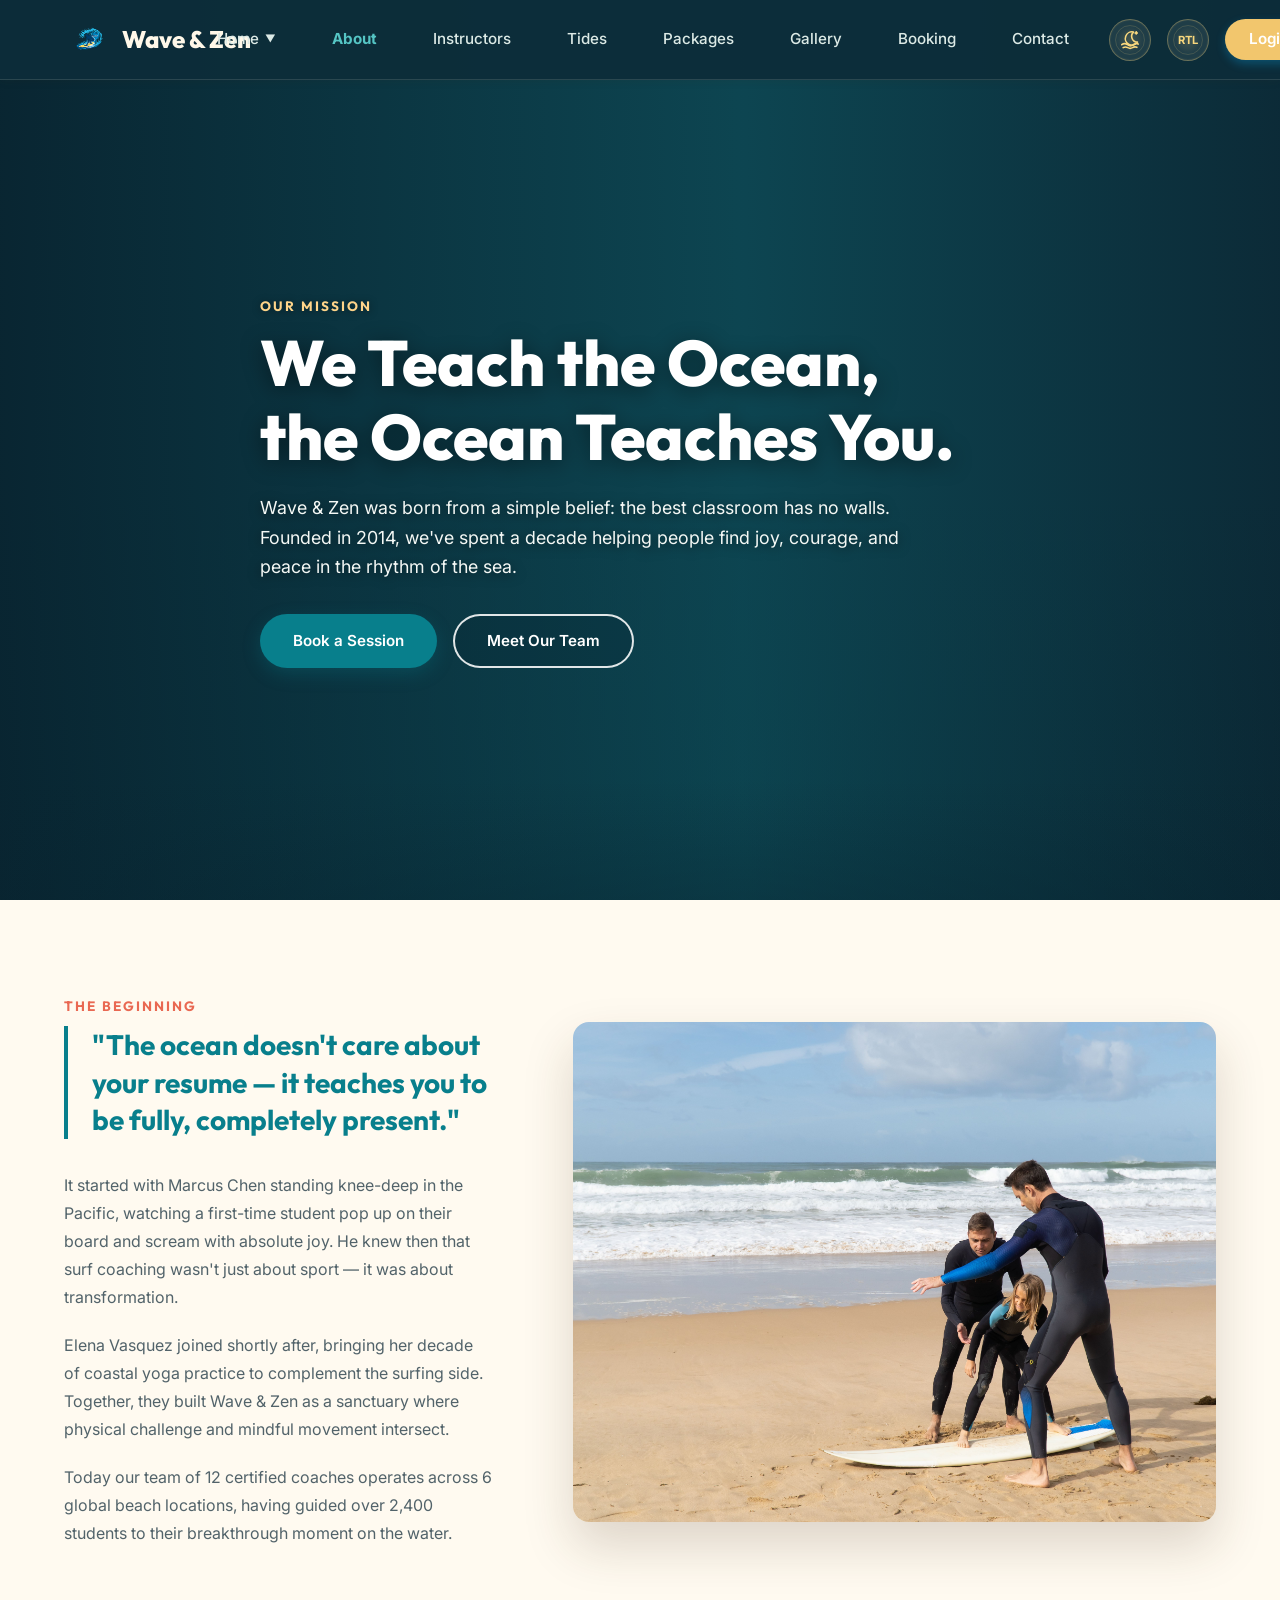
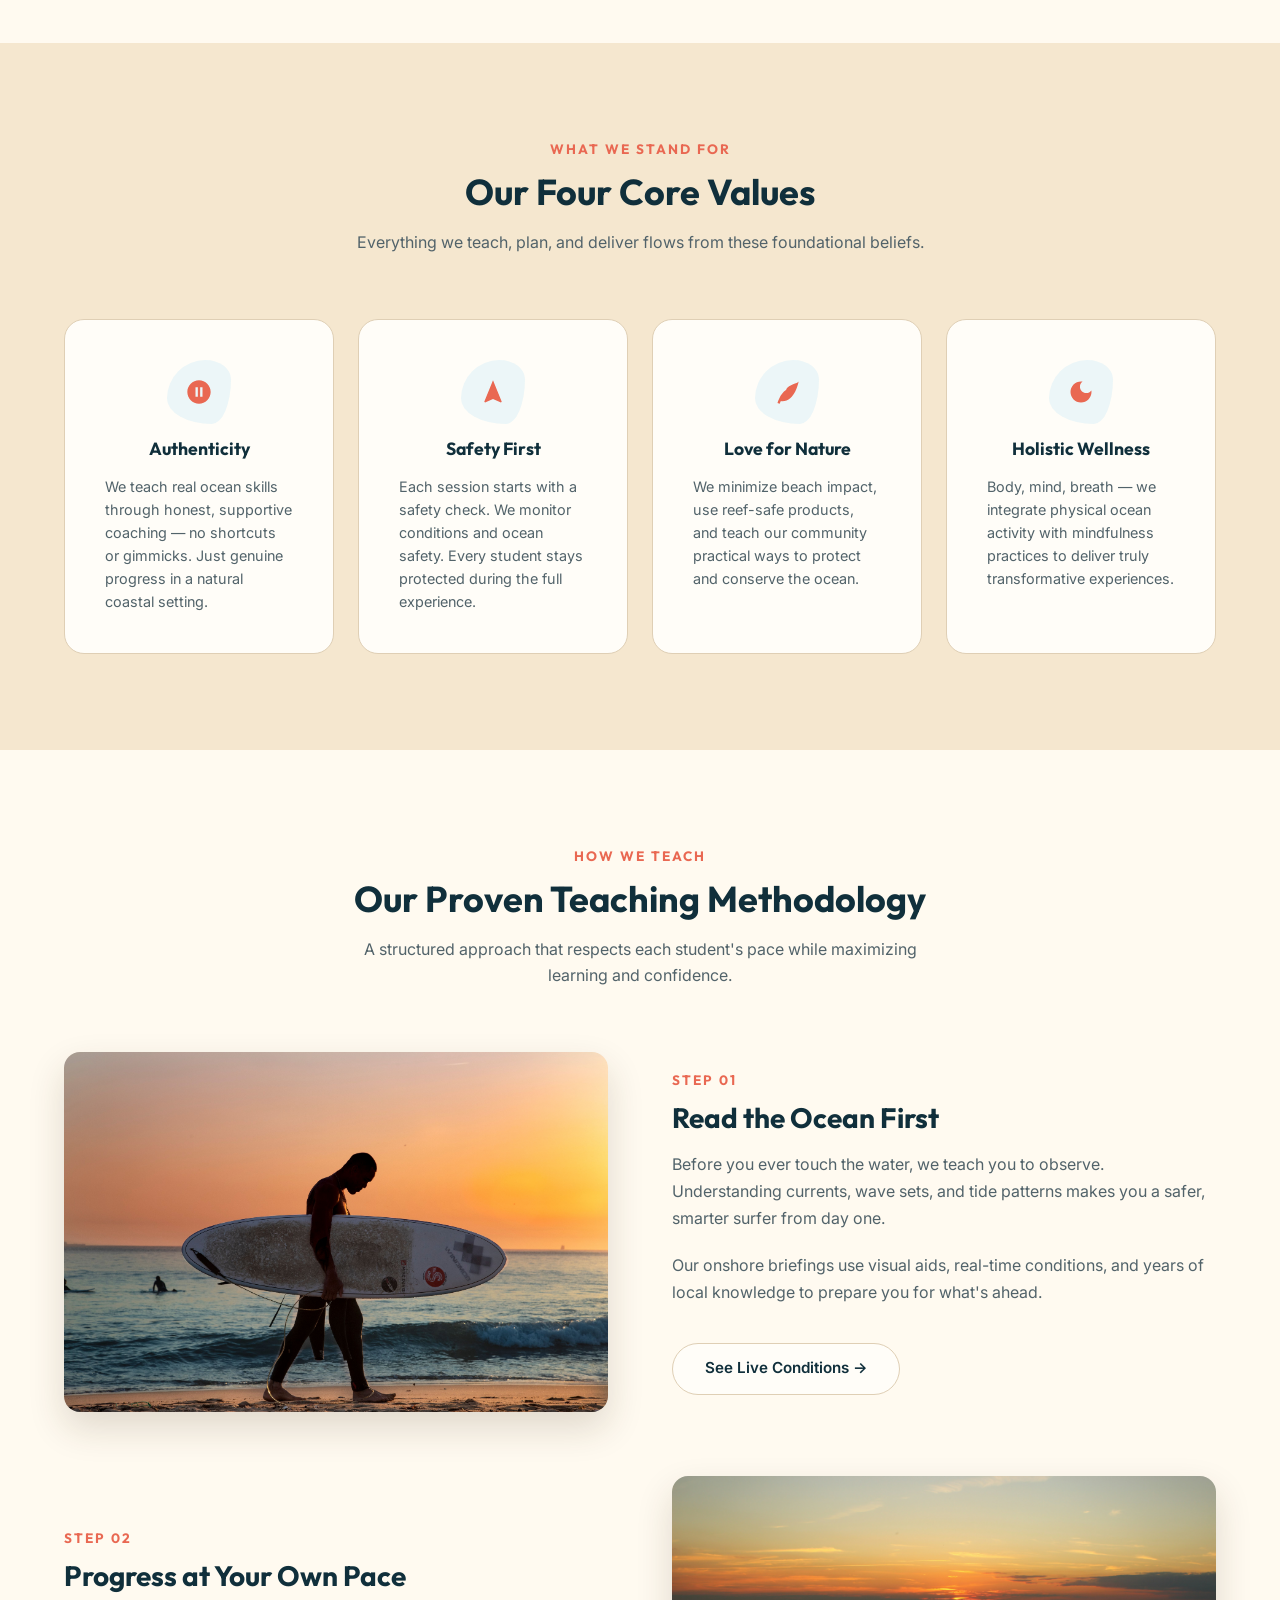
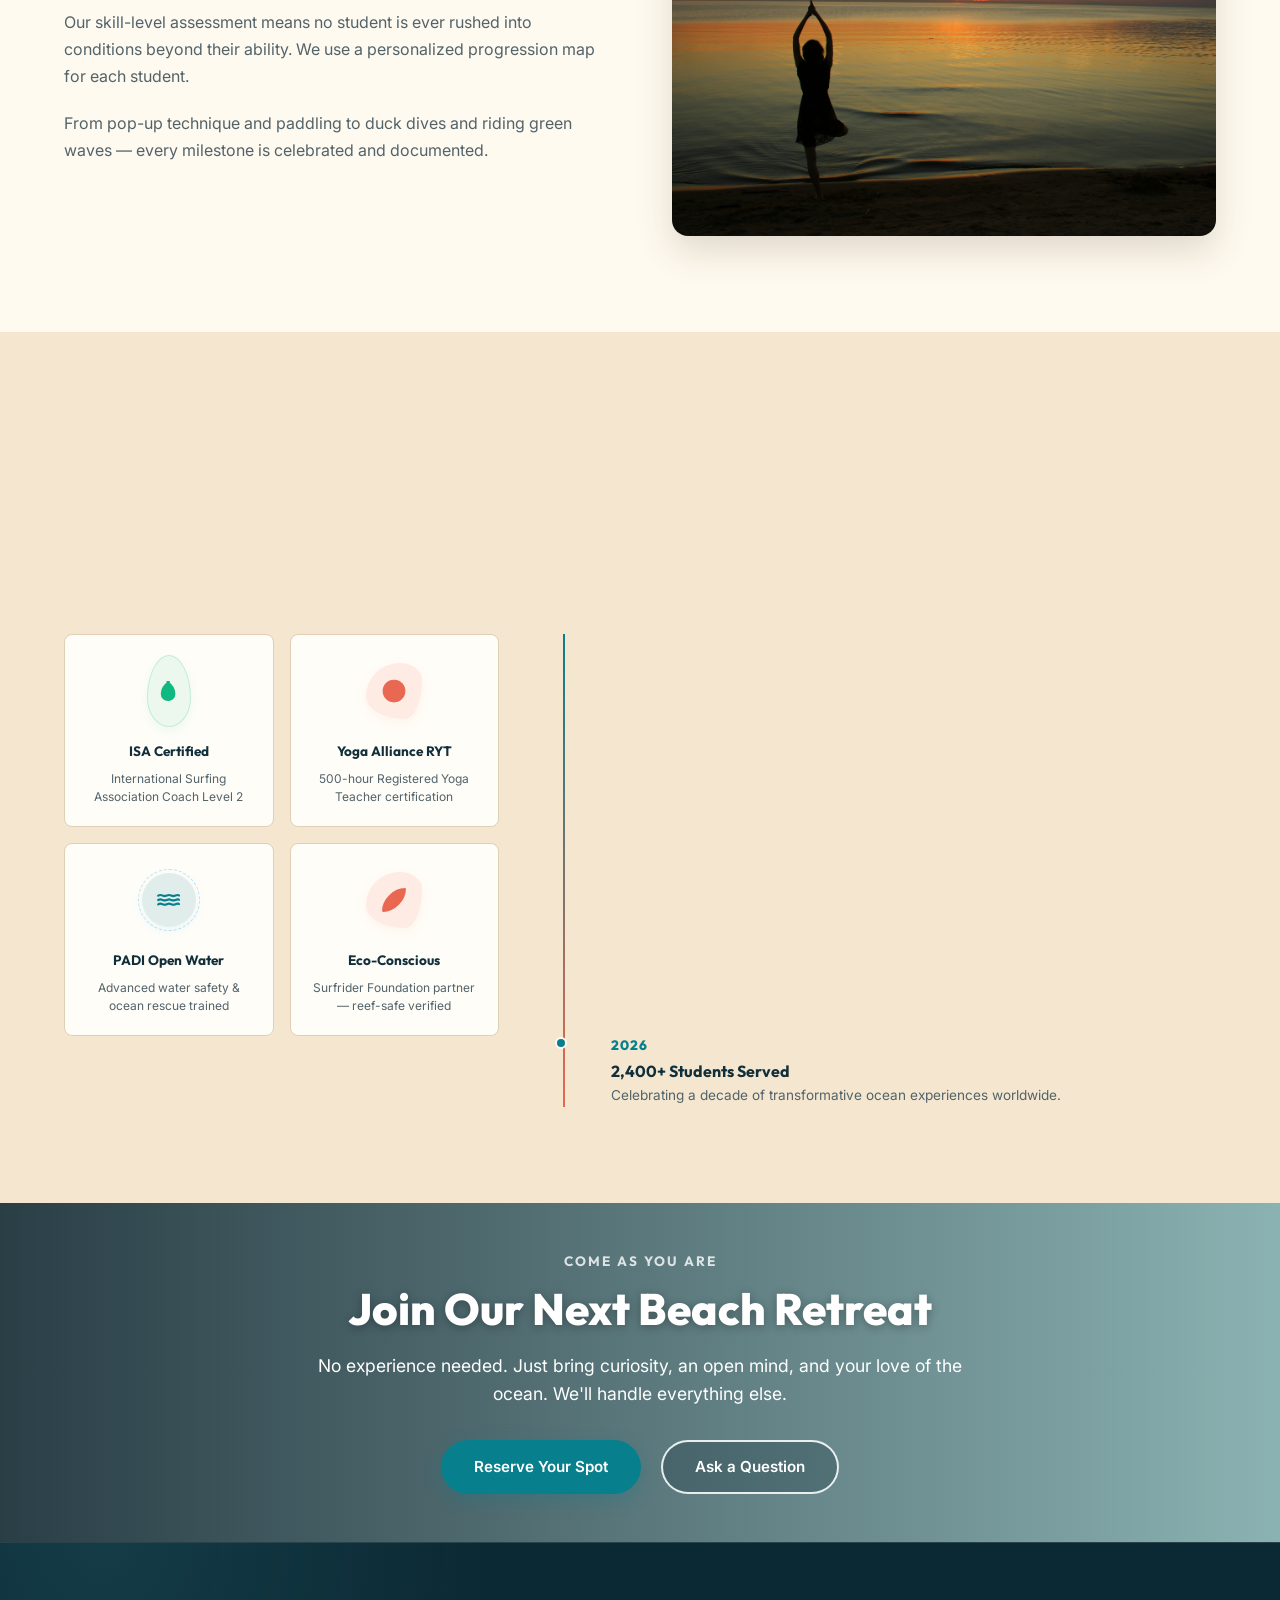
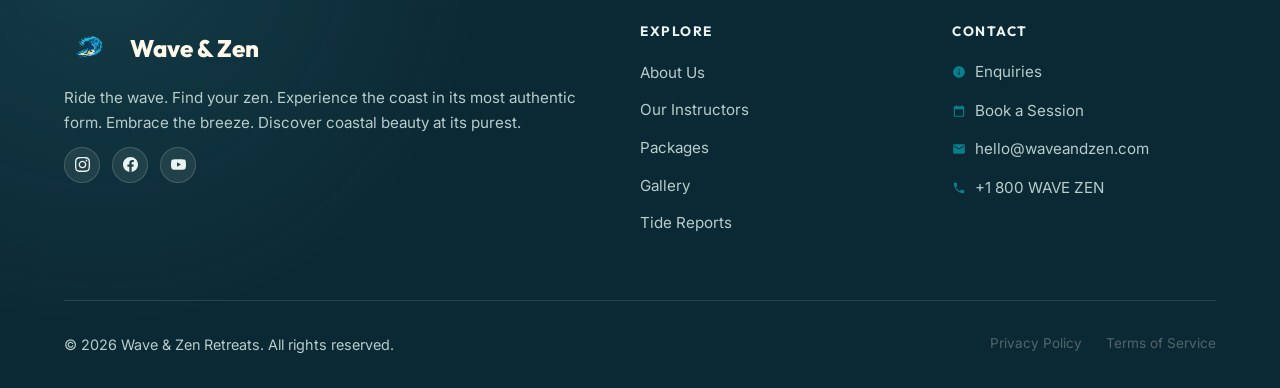
==== commit 19b2d973: "bug fixed" ====
--- a/about.html
+++ b/about.html
@@ -1,9 +1,11 @@
 <!DOCTYPE html>
 <html lang="en" dir="ltr" data-theme="light">
+
 <head>
   <meta charset="UTF-8" />
   <meta name="viewport" content="width=device-width, initial-scale=1.0" />
-  <meta name="description" content="About Wave & Zen — Learn about our story, our certified surf instructors, and beach yoga teachers. Discover our philosophy." />
+  <meta name="description"
+    content="About Wave & Zen — Learn about our story, our certified surf instructors, and beach yoga teachers. Discover our philosophy." />
   <title>Wave & Zen | About Us</title>
   <link rel="icon" type="image/png" href="assets/images/favicon.png" />
   <link rel="stylesheet" href="css/main.css" />
@@ -12,265 +14,348 @@
   <link rel="stylesheet" href="css/responsive.css" />
   <link rel="stylesheet" href="css/theme.css" />
 </head>
+
 <body>
 
-<!-- ═══════════════ HEADER ═══════════════ -->
-<header class="header" id="main-header">
-  <div class="logo-container" onclick="window.location.href='index.html'" role="link" aria-label="Wave and Zen Home">
-    <div class="logo-text">
-      <img class="logo-icon" src="assets/images/logo.png" alt="Wave & Zen Logo" style="width:32px;height:32px;object-fit:contain;" />
-      Wave &amp; Zen
-    </div>
-  </div>
-  <div class="hamburger" id="hamburger-menu" aria-label="Toggle menu" role="button" tabindex="0">
-    <span></span><span></span><span></span>
-  </div>
-  <nav class="nav-menu" id="nav-menu" aria-label="Main navigation">
-    <div class="nav-dropdown" id="home-dropdown">
-      <a href="#" class="nav-link dropdown-toggle" id="nav-home">Home <span class="arrow">▼</span></a>
-      <div class="dropdown-menu-list">
-        <a href="index.html" class="dropdown-item" id="nav-home1">Home 1</a>
-        <a href="home2.html" class="dropdown-item" id="nav-home2">Home 2</a>
-      </div>
-    </div>
-    <a href="about.html" class="nav-link active" id="nav-about">About</a>
-    <a href="instructors.html" class="nav-link" id="nav-instructors">Instructors</a>
-    <a href="tides.html" class="nav-link" id="nav-tides">Tides</a>
-    <a href="packages.html" class="nav-link" id="nav-packages">Packages</a>
-    <a href="gallery.html" class="nav-link" id="nav-gallery">Gallery</a>
-    <a href="booking.html" class="nav-link" id="nav-booking">Booking</a>
-    <a href="contact.html" class="nav-link" id="nav-contact">Contact</a>
-    <div class="nav-actions">
-      <button class="action-btn theme-toggle-btn" id="theme-toggle" aria-label="Switch to dark theme" title="Dark theme">
-        <svg viewBox="0 0 24 24" class="theme-toggle-icon" aria-hidden="true"><path d="M15.8 3.35a7.2 7.2 0 1 0 4.35 10.95 6.35 6.35 0 0 1-4.35-10.95Z"></path><path d="m18.8 3.1.35.85.85.35-.85.35-.35.85-.35-.85-.85-.35.85-.35.35-.85Z"></path><path d="M3 17.15c2.1-1.65 4.2-1.65 6.3 0s4.2 1.65 6.3 0 4.2-1.65 5.4-.7"></path><path d="M4.5 20.35c1.7-1 3.4-1 5.1 0s3.4 1 5.1 0 3.4-1 4.8-.35"></path></svg>
-      </button>
-      <button class="action-btn dir-toggle-btn" id="dir-toggle" aria-label="Toggle RTL">
-        <span class="dir-toggle-label" style="font-size:0.7rem;font-weight:700;">RTL</span>
-      </button>
-      <a href="login.html" class="login-nav-btn" id="login-nav-btn">Login</a>
-    </div>
-  </nav>
-</header>
-
-<!-- ═══════════════ SECTION 1: SPLIT HERO ═══════════════ -->
-<section class="page-hero" id="about-hero">
-  <video autoplay muted loop playsinline class="hero-video-bg">
-    <source src="assets/videos/about_bg.mp4" type="video/mp4">
-  </video>
-  <div class="page-hero-overlay"></div>
-  <div class="page-hero-content container">
-    <span class="section-tag">Our Mission</span>
-    <h1>We Teach the Ocean,<br/>the Ocean Teaches You.</h1>
-    <p>Wave &amp; Zen was born from a simple belief: the best classroom has no walls. Founded in 2014, we've spent a decade helping people find joy, courage, and peace in the rhythm of the sea.</p>
-    <div class="hero-ctas" style="display:flex;gap:1rem;flex-wrap:wrap;">
-      <a href="booking.html" class="btn btn-primary" id="about-hero-book-btn">Book a Session</a>
-      <a href="instructors.html" class="btn btn-outline-light" id="about-hero-team-btn">Meet Our Team</a>
-    </div>
-  </div>
-</section>
-
-<!-- ═══════════════ SECTION 2: OUR STORY ═══════════════ -->
-<section id="about-story" style="background-color:var(--bg-primary);">
-  <div class="container">
-    <div class="story-section">
-      <div>
-        <span class="section-tag">The Beginning</span>
-        <blockquote class="story-pullquote">"The ocean doesn't care about your resume — it teaches you to be fully, completely present."</blockquote>
-        <p style="color:var(--text-secondary);line-height:1.75;margin-bottom:1.25rem;">It started with Marcus Chen standing knee-deep in the Pacific, watching a first-time student pop up on their board and scream with absolute joy. He knew then that surf coaching wasn't just about sport — it was about transformation.</p>
-        <p style="color:var(--text-secondary);line-height:1.75;margin-bottom:1.25rem;">Elena Vasquez joined shortly after, bringing her decade of coastal yoga practice to complement the surfing side. Together, they built Wave &amp; Zen as a sanctuary where physical challenge and mindful movement intersect.</p>
-        <p style="color:var(--text-secondary);line-height:1.75;">Today our team of 12 certified coaches operates across 6 global beach locations, having guided over 2,400 students to their breakthrough moment on the water.</p>
-      </div>
-      <div class="story-img-box">
-        <img src="assets/images/packages/beginner_surf.jpg" alt="Surf instructor coaching student in water" loading="lazy" />
-      </div>
-    </div>
-  </div>
-</section>
-
-<!-- ═══════════════ SECTION 3: CORE VALUES ═══════════════ -->
-<section id="about-values" style="background-color:var(--bg-secondary);">
-  <div class="container">
-    <div class="section-header">
-      <span class="section-tag">What We Stand For</span>
-      <h2 class="section-title">Our Four Core Values</h2>
-      <p class="section-desc">Everything we teach, plan, and deliver flows from these foundational beliefs.</p>
-    </div>
-    <div class="values-grid">
-      <div class="value-card">
-        <div class="value-icon">
-          <svg viewBox="0 0 24 24"><path d="M12 2C6.48 2 2 6.48 2 12s4.48 10 10 10 10-4.48 10-10S17.52 2 12 2zm-1 14H9V8h2v8zm4 0h-2V8h2v8z"/></svg>
-        </div>
-        <h4>Authenticity</h4>
-        <p>We teach real ocean skills through honest, supportive coaching — no shortcuts or gimmicks. Just genuine progress in a natural coastal setting.</p>
-      </div>
-      <div class="value-card safety-first-card">
-        <div class="value-icon">
-          <svg viewBox="0 0 24 24"><path d="M12 2L4.5 20.29l.71.71L12 18l6.79 3 .71-.71z"/></svg>
-        </div>
-        <h4>Safety First</h4>
-        <p class="safety-first-text"><span>Each session starts with a safety check.</span> <span>We monitor conditions and ocean safety.</span> <span>Every student stays protected during</span> <span>the full experience.</span></p>
-      </div>
-      <div class="value-card">
-        <div class="value-icon">
-          <svg viewBox="0 0 24 24"><path d="M17 8C8 10 5.9 16.17 3.82 21.34L5.71 22l1-2.3A4.49 4.49 0 0 0 8 20C19 20 22 3 22 3c-1 2-8 2-11 7z"/></svg>
-        </div>
-        <h4>Love for Nature</h4>
-        <p>We minimize beach impact, use reef-safe products, and teach our community practical ways to protect and conserve the ocean.</p>
-      </div>
-      <div class="value-card">
-        <div class="value-icon">
-          <svg viewBox="0 0 24 24"><path d="M12 3c-4.97 0-9 4.03-9 9s4.03 9 9 9 9-4.03 9-9c0-.46-.04-.92-.1-1.36-.98 1.37-2.58 2.26-4.4 2.26-2.98 0-5.4-2.42-5.4-5.4 0-1.81.89-3.42 2.26-4.4-.44-.06-.9-.1-1.36-.1z"/></svg>
-        </div>
-        <h4>Holistic Wellness</h4>
-        <p>Body, mind, breath — we integrate physical ocean activity with mindfulness practices to deliver truly transformative experiences.</p>
-      </div>
-    </div>
-  </div>
-</section>
-
-<!-- ═══════════════ SECTION 4: METHODOLOGY ═══════════════ -->
-<section id="about-methodology" style="background-color:var(--bg-primary);">
-  <div class="container">
-    <div class="section-header">
-      <span class="section-tag">How We Teach</span>
-      <h2 class="section-title">Our Proven Teaching Methodology</h2>
-      <p class="section-desc">A structured approach that respects each student's pace while maximizing learning and confidence.</p>
-    </div>
-    <div class="methodology-rows">
-      <div class="methodology-row">
-        <div class="methodology-img">
-          <img src="assets/images/instructors/home2_sec3.jpg" alt="Coach demonstrating surf technique on beach" loading="lazy" />
-        </div>
-        <div class="methodology-content">
-          <span class="section-tag">Step 01</span>
-          <h3>Read the Ocean First</h3>
-          <p>Before you ever touch the water, we teach you to observe. Understanding currents, wave sets, and tide patterns makes you a safer, smarter surfer from day one.</p>
-          <p>Our onshore briefings use visual aids, real-time conditions, and years of local knowledge to prepare you for what's ahead.</p>
-          <a href="tides.html" class="btn btn-outline" style="margin-top:1rem;display:inline-block;" id="methodology-tides-link">See Live Conditions →</a>
-        </div>
-      </div>
-      <div class="methodology-row reverse">
-        <div class="methodology-img">
-          <img src="assets/images/banners/contact_sect2.jpg" alt="Student catching a wave during surf lesson" loading="lazy" />
-        </div>
-        <div class="methodology-content">
-          <span class="section-tag">Step 02</span>
-          <h3>Progress at Your Own Pace</h3>
-          <p>Our skill-level assessment means no student is ever rushed into conditions beyond their ability. We use a personalized progression map for each student.</p>
-          <p>From pop-up technique and paddling to duck dives and riding green waves — every milestone is celebrated and documented.</p>
-        </div>
-      </div>
-    </div>
-  </div>
-</section>
-
-<!-- ═══════════════ SECTION 5: CERTIFICATIONS ═══════════════ -->
-<section id="about-certs" style="background-color:var(--bg-secondary);">
-  <div class="container">
-    <div class="section-header">
-      <span class="section-tag">Our Credentials</span>
-      <h2 class="section-title">Certified, Experienced &amp; Trusted</h2>
-      <p class="section-desc">Our instructors hold internationally recognized certifications and a decade of field expertise.</p>
-    </div>
-    <div class="cert-section">
-      <div class="cert-badges">
-        <div class="cert-badge">
-          <div class="cert-badge-icon">🏄</div>
-          <h5>ISA Certified</h5>
-          <p>International Surfing Association Coach Level 2</p>
-        </div>
-        <div class="cert-badge">
-          <div class="cert-badge-icon">🧘</div>
-          <h5>Yoga Alliance RYT</h5>
-          <p>500-hour Registered Yoga Teacher certification</p>
-        </div>
-        <div class="cert-badge">
-          <div class="cert-badge-icon">🌊</div>
-          <h5>PADI Open Water</h5>
-          <p>Advanced water safety & ocean rescue trained</p>
-        </div>
-        <div class="cert-badge">
-          <div class="cert-badge-icon">🌿</div>
-          <h5>Eco-Conscious</h5>
-          <p>Surfrider Foundation partner — reef-safe verified</p>
-        </div>
-      </div>
-      <div class="milestone-timeline">
-        <div class="milestone-item">
-          <span class="milestone-year">2014</span>
-          <h5>Wave &amp; Zen Founded</h5>
-          <p>Marcus Chen and Elena Vasquez launch operations on the Costa Rica coastline.</p>
-        </div>
-        <div class="milestone-item">
-          <span class="milestone-year">2016</span>
-          <h5>500th Student Milestone</h5>
-          <p>Expanded to a second location in Bali, adding a dedicated yoga retreat program.</p>
-        </div>
-        <div class="milestone-item">
-          <span class="milestone-year">2019</span>
-          <h5>Best Surf School Award</h5>
-          <p>Named "Best Private Surf School in the Pacific" by Surf Life Magazine.</p>
-        </div>
-        <div class="milestone-item">
-          <span class="milestone-year">2022</span>
-          <h5>Global Expansion</h5>
-          <p>Opened four new beach locations across Portugal, Hawaii, Australia, and Sri Lanka.</p>
-        </div>
-        <div class="milestone-item">
-          <span class="milestone-year">2026</span>
-          <h5>2,400+ Students Served</h5>
-          <p>Celebrating a decade of transformative ocean experiences worldwide.</p>
-        </div>
-      </div>
-    </div>
-  </div>
-</section>
-
-<!-- ═══════════════ SECTION 6: CTA BANNER ═══════════════ -->
-<section class="cta-banner" id="about-cta" style="background-image:url('assets/images/cta/about_cta.png');" aria-label="Join our next retreat">
-  <div class="cta-banner-overlay"></div>
-  <div class="cta-banner-content">
-    <span class="section-tag" style="color:#fff;opacity:0.8;">Come as You Are</span>
-    <h2>Join Our Next Beach Retreat</h2>
-    <p>No experience needed. Just bring curiosity, an open mind, and your love of the ocean. We'll handle everything else.</p>
-    <div class="cta-banner-btns">
-      <a href="booking.html" class="btn btn-primary" id="about-cta-book-btn">Reserve Your Spot</a>
-      <a href="contact.html" class="btn btn-outline-light" id="about-cta-contact-btn">Ask a Question</a>
-    </div>
-  </div>
-</section>
-
-<!-- ═══════════════ FOOTER ═══════════════ -->
-<footer class="footer" id="main-footer">
-  <div class="footer-grid">
-    <div class="footer-brand">
-      <div class="logo-text" style="margin-bottom:1.25rem;">
-        <img class="logo-icon" src="assets/images/logo.png" alt="Wave & Zen Logo" style="width:32px;height:32px;object-fit:contain;margin-inline-end:0.5rem;" />
+  <!-- ═══════════════ HEADER ═══════════════ -->
+  <header class="header" id="main-header">
+    <div class="logo-container" onclick="window.location.href='index.html'" role="link" aria-label="Wave and Zen Home">
+      <div class="logo-text">
+        <img class="logo-icon" src="assets/images/logo.png" alt="Wave & Zen Logo"
+          style="width:32px;height:32px;object-fit:contain;" />
         Wave &amp; Zen
       </div>
-      <p class="footer-tagline">Ride the wave. Find your zen. Experience the coast in its most authentic form.</p>
-      <div class="footer-social">
-        <a href="#" class="social-icon" aria-label="Instagram" id="footer-instagram"><svg viewBox="0 0 24 24" fill="currentColor"><path d="M12 2.163c3.204 0 3.584.012 4.85.07 3.252.148 4.771 1.691 4.919 4.919.058 1.265.069 1.645.069 4.849 0 3.205-.012 3.584-.069 4.849-.149 3.225-1.664 4.771-4.919 4.919-1.266.058-1.644.07-4.85.07-3.204 0-3.584-.012-4.849-.07-3.26-.149-4.771-1.699-4.919-4.92-.058-1.265-.07-1.644-.07-4.849 0-3.204.013-3.583.07-4.849.149-3.227 1.664-4.771 4.919-4.919 1.266-.057 1.645-.069 4.849-.069zm0-2.163c-3.259 0-3.667.014-4.947.072-4.358.2-6.78 2.618-6.98 6.98-.059 1.281-.073 1.689-.073 4.948 0 3.259.014 3.668.072 4.948.2 4.358 2.618 6.78 6.98 6.98 1.281.058 1.689.072 4.948.072 3.259 0 3.668-.014 4.948-.072 4.354-.2 6.782-2.618 6.979-6.98.059-1.28.073-1.689.073-4.948 0-3.259-.014-3.667-.072-4.947-.196-4.354-2.617-6.78-6.979-6.98-1.281-.059-1.69-.073-4.949-.073zm0 5.838c-3.403 0-6.162 2.759-6.162 6.162s2.759 6.163 6.162 6.163 6.162-2.759 6.162-6.163c0-3.403-2.759-6.162-6.162-6.162zm0 10.162c-2.209 0-4-1.79-4-4 0-2.209 1.791-4 4-4s4 1.791 4 4c0 2.21-1.791 4-4 4zm6.406-11.845c-.796 0-1.441.645-1.441 1.44s.645 1.44 1.441 1.44c.795 0 1.439-.645 1.439-1.44s-.644-1.44-1.439-1.44z"/></svg></a>
-        <a href="#" class="social-icon" aria-label="Facebook" id="footer-facebook"><svg viewBox="0 0 24 24" fill="currentColor"><path d="M24 12.073c0-6.627-5.373-12-12-12s-12 5.373-12 12c0 5.99 4.388 10.954 10.125 11.854v-8.385H7.078v-3.47h3.047V9.43c0-3.007 1.792-4.669 4.533-4.669 1.312 0 2.686.235 2.686.235v2.953H15.83c-1.491 0-1.956.925-1.956 1.874v2.25h3.328l-.532 3.47h-2.796v8.385C19.612 23.027 24 18.062 24 12.073z"/></svg></a>
-        <a href="#" class="social-icon" aria-label="YouTube" id="footer-youtube"><svg viewBox="0 0 24 24" fill="currentColor"><path d="M23.495 6.205a3.007 3.007 0 0 0-2.088-2.088c-1.87-.501-9.396-.501-9.396-.501s-7.507-.01-9.396.501A3.007 3.007 0 0 0 .527 6.205a31.247 31.247 0 0 0-.522 5.805 31.247 31.247 0 0 0 .522 5.783 3.007 3.007 0 0 0 2.088 2.088c1.868.502 9.396.502 9.396.502s7.506 0 9.396-.502a3.007 3.007 0 0 0 2.088-2.088 31.247 31.247 0 0 0 .5-5.783 31.247 31.247 0 0 0-.5-5.805zM9.609 15.601V8.408l6.264 3.602z"/></svg></a>
-      </div>
-    </div>
-    <div class="footer-links-col"><h4 class="footer-col-title">Explore</h4><ul class="footer-links"><li><a href="about.html" id="footer-about-link">About Us</a></li><li><a href="instructors.html" id="footer-instructors-link">Our Instructors</a></li><li><a href="packages.html" id="footer-packages-link">Packages</a></li><li><a href="gallery.html" id="footer-gallery-link">Gallery</a></li><li><a href="tides.html" id="footer-tides-link">Tide Reports</a></li></ul></div>
-    <div class="footer-links-col"><h4 class="footer-col-title">Contact</h4><ul class="footer-links"><li><a href="contact.html" id="footer-contact-link">Enquiries</a></li><li><a href="booking.html" id="footer-booking-link">Book a Session</a></li><li><a href="mailto:hello@waveandzen.com" id="footer-email-link">hello@waveandzen.com</a></li><li><a href="tel:+1800WAVEZEN" id="footer-phone-link">+1&nbsp;800&nbsp;WAVE&nbsp;ZEN</a></li></ul></div>
-  </div>
-  <div class="footer-bottom">
-    <p>© 2026 Wave &amp; Zen Retreats. All rights reserved.</p>
-    <div style="display:flex;gap:1.5rem;"><a href="#" style="font-size:0.85rem;color:var(--text-secondary);" id="footer-privacy">Privacy Policy</a><a href="#" style="font-size:0.85rem;color:var(--text-secondary);" id="footer-terms">Terms of Service</a></div>
-  </div>
-</footer>
-
-<!-- Responsive fix for about split home -->
-<style>
-  @media (max-width: 768px) {
-    .about-split-home { grid-template-columns: 1fr !important; }
-    .about-split-home > div:first-child { min-height: 300px !important; position: relative !important; }
-  }
-</style>
-<script src="js/main.js"></script>
+    </div>
+    <div class="hamburger" id="hamburger-menu" aria-label="Toggle menu" role="button" tabindex="0">
+      <span></span><span></span><span></span>
+    </div>
+    <nav class="nav-menu" id="nav-menu" aria-label="Main navigation">
+      <div class="nav-dropdown" id="home-dropdown">
+        <a href="#" class="nav-link dropdown-toggle" id="nav-home">Home <span class="arrow">▼</span></a>
+        <div class="dropdown-menu-list">
+          <a href="index.html" class="dropdown-item" id="nav-home1">Home 1</a>
+          <a href="home2.html" class="dropdown-item" id="nav-home2">Home 2</a>
+        </div>
+      </div>
+      <a href="about.html" class="nav-link active" id="nav-about">About</a>
+      <a href="instructors.html" class="nav-link" id="nav-instructors">Instructors</a>
+      <a href="tides.html" class="nav-link" id="nav-tides">Tides</a>
+      <a href="packages.html" class="nav-link" id="nav-packages">Packages</a>
+      <a href="gallery.html" class="nav-link" id="nav-gallery">Gallery</a>
+      <a href="booking.html" class="nav-link" id="nav-booking">Booking</a>
+      <a href="contact.html" class="nav-link" id="nav-contact">Contact</a>
+      <div class="nav-actions">
+        <button class="action-btn theme-toggle-btn" id="theme-toggle" aria-label="Switch to dark theme"
+          title="Dark theme">
+          <svg viewBox="0 0 24 24" class="theme-toggle-icon" aria-hidden="true">
+            <path d="M15.8 3.35a7.2 7.2 0 1 0 4.35 10.95 6.35 6.35 0 0 1-4.35-10.95Z"></path>
+            <path d="m18.8 3.1.35.85.85.35-.85.35-.35.85-.35-.85-.85-.35.85-.35.35-.85Z"></path>
+            <path d="M3 17.15c2.1-1.65 4.2-1.65 6.3 0s4.2 1.65 6.3 0 4.2-1.65 5.4-.7"></path>
+            <path d="M4.5 20.35c1.7-1 3.4-1 5.1 0s3.4 1 5.1 0 3.4-1 4.8-.35"></path>
+          </svg>
+        </button>
+        <button class="action-btn dir-toggle-btn" id="dir-toggle" aria-label="Toggle RTL">
+          <span class="dir-toggle-label" style="font-size:0.7rem;font-weight:700;">RTL</span>
+        </button>
+        <a href="login.html" class="login-nav-btn" id="login-nav-btn">Login</a>
+      </div>
+    </nav>
+  </header>
+
+  <!-- ═══════════════ SECTION 1: SPLIT HERO ═══════════════ -->
+  <section class="page-hero" id="about-hero">
+    <video autoplay muted loop playsinline class="hero-video-bg">
+      <source src="assets/videos/about_bg.mp4" type="video/mp4">
+    </video>
+    <div class="page-hero-overlay"></div>
+    <div class="page-hero-content container">
+      <span class="section-tag">Our Mission</span>
+      <h1>We Teach the Ocean,<br />the Ocean Teaches You.</h1>
+      <p>Wave &amp; Zen was born from a simple belief: the best classroom has no walls. Founded in 2014, we've spent a
+        decade helping people find joy, courage, and peace in the rhythm of the sea.</p>
+      <div class="hero-ctas" style="display:flex;gap:1rem;flex-wrap:wrap;">
+        <a href="booking.html" class="btn btn-primary" id="about-hero-book-btn">Book a Session</a>
+        <a href="instructors.html" class="btn btn-outline-light" id="about-hero-team-btn">Meet Our Team</a>
+      </div>
+    </div>
+  </section>
+
+  <!-- ═══════════════ SECTION 2: OUR STORY ═══════════════ -->
+  <section id="about-story" style="background-color:var(--bg-primary);">
+    <div class="container">
+      <div class="story-section">
+        <div>
+          <span class="section-tag">The Beginning</span>
+          <blockquote class="story-pullquote">"The ocean doesn't care about your resume — it teaches you to be fully,
+            completely present."</blockquote>
+          <p style="color:var(--text-secondary);line-height:1.75;margin-bottom:1.25rem;">It started with Marcus Chen
+            standing knee-deep in the Pacific, watching a first-time student pop up on their board and scream with
+            absolute joy. He knew then that surf coaching wasn't just about sport — it was about transformation.</p>
+          <p style="color:var(--text-secondary);line-height:1.75;margin-bottom:1.25rem;">Elena Vasquez joined shortly
+            after, bringing her decade of coastal yoga practice to complement the surfing side. Together, they built
+            Wave &amp; Zen as a sanctuary where physical challenge and mindful movement intersect.</p>
+          <p style="color:var(--text-secondary);line-height:1.75;">Today our team of 12 certified coaches operates
+            across 6 global beach locations, having guided over 2,400 students to their breakthrough moment on the
+            water.</p>
+        </div>
+        <div class="story-img-box">
+          <img src="assets/images/packages/beginner_surf.jpg" alt="Surf instructor coaching student in water"
+            loading="lazy" />
+        </div>
+      </div>
+    </div>
+  </section>
+
+  <!-- ═══════════════ SECTION 3: CORE VALUES ═══════════════ -->
+  <section id="about-values" style="background-color:var(--bg-secondary);">
+    <div class="container">
+      <div class="section-header">
+        <span class="section-tag">What We Stand For</span>
+        <h2 class="section-title">Our Four Core Values</h2>
+        <p class="section-desc">Everything we teach, plan, and deliver flows from these foundational beliefs.</p>
+      </div>
+      <div class="values-grid">
+        <div class="value-card">
+          <div class="value-icon">
+            <svg viewBox="0 0 24 24">
+              <path
+                d="M12 2C6.48 2 2 6.48 2 12s4.48 10 10 10 10-4.48 10-10S17.52 2 12 2zm-1 14H9V8h2v8zm4 0h-2V8h2v8z" />
+            </svg>
+          </div>
+          <h4>Authenticity</h4>
+          <p>We teach real ocean skills through honest, supportive coaching — no shortcuts or gimmicks. Just genuine
+            progress in a natural coastal setting.</p>
+        </div>
+        <div class="value-card safety-first-card">
+          <div class="value-icon">
+            <svg viewBox="0 0 24 24">
+              <path d="M12 2L4.5 20.29l.71.71L12 18l6.79 3 .71-.71z" />
+            </svg>
+          </div>
+          <h4>Safety First</h4>
+          <p class="safety-first-text"><span>Each session starts with a safety check.</span> <span>We monitor conditions
+              and ocean safety.</span> <span>Every student stays protected during</span> <span>the full
+              experience.</span></p>
+        </div>
+        <div class="value-card">
+          <div class="value-icon">
+            <svg viewBox="0 0 24 24">
+              <path
+                d="M17 8C8 10 5.9 16.17 3.82 21.34L5.71 22l1-2.3A4.49 4.49 0 0 0 8 20C19 20 22 3 22 3c-1 2-8 2-11 7z" />
+            </svg>
+          </div>
+          <h4>Love for Nature</h4>
+          <p>We minimize beach impact, use reef-safe products, and teach our community practical ways to protect and
+            conserve the ocean.</p>
+        </div>
+        <div class="value-card">
+          <div class="value-icon">
+            <svg viewBox="0 0 24 24">
+              <path
+                d="M12 3c-4.97 0-9 4.03-9 9s4.03 9 9 9 9-4.03 9-9c0-.46-.04-.92-.1-1.36-.98 1.37-2.58 2.26-4.4 2.26-2.98 0-5.4-2.42-5.4-5.4 0-1.81.89-3.42 2.26-4.4-.44-.06-.9-.1-1.36-.1z" />
+            </svg>
+          </div>
+          <h4>Holistic Wellness</h4>
+          <p>Body, mind, breath — we integrate physical ocean activity with mindfulness practices to deliver truly
+            transformative experiences.</p>
+        </div>
+      </div>
+    </div>
+  </section>
+
+  <!-- ═══════════════ SECTION 4: METHODOLOGY ═══════════════ -->
+  <section id="about-methodology" style="background-color:var(--bg-primary);">
+    <div class="container">
+      <div class="section-header">
+        <span class="section-tag">How We Teach</span>
+        <h2 class="section-title">Our Proven Teaching Methodology</h2>
+        <p class="section-desc">A structured approach that respects each student's pace while maximizing learning and
+          confidence.</p>
+      </div>
+      <div class="methodology-rows">
+        <div class="methodology-row">
+          <div class="methodology-img">
+            <img src="assets/images/instructors/home2_sec3.jpg" alt="Coach demonstrating surf technique on beach"
+              loading="lazy" />
+          </div>
+          <div class="methodology-content">
+            <span class="section-tag">Step 01</span>
+            <h3>Read the Ocean First</h3>
+            <p>Before you ever touch the water, we teach you to observe. Understanding currents, wave sets, and tide
+              patterns makes you a safer, smarter surfer from day one.</p>
+            <p>Our onshore briefings use visual aids, real-time conditions, and years of local knowledge to prepare you
+              for what's ahead.</p>
+            <a href="tides.html" class="btn btn-outline" style="margin-top:1rem;display:inline-block;"
+              id="methodology-tides-link">See Live Conditions →</a>
+          </div>
+        </div>
+        <div class="methodology-row reverse">
+          <div class="methodology-img">
+            <img src="assets/images/banners/contact_sect2.jpg" alt="Student catching a wave during surf lesson"
+              loading="lazy" />
+          </div>
+          <div class="methodology-content">
+            <span class="section-tag">Step 02</span>
+            <h3>Progress at Your Own Pace</h3>
+            <p>Our skill-level assessment means no student is ever rushed into conditions beyond their ability. We use a
+              personalized progression map for each student.</p>
+            <p>From pop-up technique and paddling to duck dives and riding green waves — every milestone is celebrated
+              and documented.</p>
+          </div>
+        </div>
+      </div>
+    </div>
+  </section>
+
+  <!-- ═══════════════ SECTION 5: CERTIFICATIONS ═══════════════ -->
+  <section id="about-certs" style="background-color:var(--bg-secondary);">
+    <div class="container">
+      <div class="section-header">
+        <span class="section-tag">Our Credentials</span>
+        <h2 class="section-title">Certified, Experienced &amp; Trusted</h2>
+        <p class="section-desc">Our instructors hold internationally recognized certifications and a decade of field
+          expertise.</p>
+      </div>
+      <div class="cert-section">
+        <div class="cert-badges">
+          <div class="cert-badge">
+            <div class="cert-badge-icon">🏄</div>
+            <h5>ISA Certified</h5>
+            <p>International Surfing Association Coach Level 2</p>
+          </div>
+          <div class="cert-badge">
+            <div class="cert-badge-icon">🧘</div>
+            <h5>Yoga Alliance RYT</h5>
+            <p>500-hour Registered Yoga Teacher certification</p>
+          </div>
+          <div class="cert-badge">
+            <div class="cert-badge-icon">🌊</div>
+            <h5>PADI Open Water</h5>
+            <p>Advanced water safety & ocean rescue trained</p>
+          </div>
+          <div class="cert-badge">
+            <div class="cert-badge-icon">🌿</div>
+            <h5>Eco-Conscious</h5>
+            <p>Surfrider Foundation partner — reef-safe verified</p>
+          </div>
+        </div>
+        <div class="milestone-timeline">
+          <div class="milestone-item">
+            <span class="milestone-year">2014</span>
+            <h5>Wave &amp; Zen Founded</h5>
+            <p>Marcus Chen and Elena Vasquez launch operations on the Costa Rica coastline.</p>
+          </div>
+          <div class="milestone-item">
+            <span class="milestone-year">2016</span>
+            <h5>500th Student Milestone</h5>
+            <p>Expanded to a second location in Bali, adding a dedicated yoga retreat program.</p>
+          </div>
+          <div class="milestone-item">
+            <span class="milestone-year">2019</span>
+            <h5>Best Surf School Award</h5>
+            <p>Named "Best Private Surf School in the Pacific" by Surf Life Magazine.</p>
+          </div>
+          <div class="milestone-item">
+            <span class="milestone-year">2022</span>
+            <h5>Global Expansion</h5>
+            <p>Opened four new beach locations across Portugal, Hawaii, Australia, and Sri Lanka.</p>
+          </div>
+          <div class="milestone-item">
+            <span class="milestone-year">2026</span>
+            <h5>2,400+ Students Served</h5>
+            <p>Celebrating a decade of transformative ocean experiences worldwide.</p>
+          </div>
+        </div>
+      </div>
+    </div>
+  </section>
+
+  <!-- ═══════════════ SECTION 6: CTA BANNER ═══════════════ -->
+  <section class="cta-banner" id="about-cta" style="background-image:url('assets/images/cta/about_cta.png');"
+    aria-label="Join our next retreat">
+    <div class="cta-banner-overlay"></div>
+    <div class="cta-banner-content">
+      <span class="section-tag" style="color:#fff;opacity:0.8;">Come as You Are</span>
+      <h2>Join Our Next Beach Retreat</h2>
+      <p>No experience needed. Just bring curiosity, an open mind, and your love of the ocean. We'll handle everything
+        else.</p>
+      <div class="cta-banner-btns">
+        <a href="booking.html" class="btn btn-primary" id="about-cta-book-btn">Reserve Your Spot</a>
+        <a href="contact.html" class="btn btn-outline-light" id="about-cta-contact-btn">Ask a Question</a>
+      </div>
+    </div>
+  </section>
+
+  <!-- ═══════════════ FOOTER ═══════════════ -->
+  <footer class="footer" id="main-footer">
+    <div class="footer-grid">
+      <div class="footer-brand">
+        <div class="logo-text" style="margin-bottom:1.25rem;">
+          <img class="logo-icon" src="assets/images/logo.png" alt="Wave & Zen Logo"
+            style="width:32px;height:32px;object-fit:contain;margin-inline-end:0.5rem;" />
+          Wave &amp; Zen
+        </div>
+        <p class="footer-tagline">Ride the wave. Find your zen. Experience the coast in its most authentic form. Embrace the breeze. Discover coastal beauty at its purest.</p>
+        <div class="footer-social">
+          <a href="#" class="social-icon" aria-label="Instagram" id="footer-instagram"><svg viewBox="0 0 24 24"
+              fill="currentColor">
+              <path
+                d="M12 2.163c3.204 0 3.584.012 4.85.07 3.252.148 4.771 1.691 4.919 4.919.058 1.265.069 1.645.069 4.849 0 3.205-.012 3.584-.069 4.849-.149 3.225-1.664 4.771-4.919 4.919-1.266.058-1.644.07-4.85.07-3.204 0-3.584-.012-4.849-.07-3.26-.149-4.771-1.699-4.919-4.92-.058-1.265-.07-1.644-.07-4.849 0-3.204.013-3.583.07-4.849.149-3.227 1.664-4.771 4.919-4.919 1.266-.057 1.645-.069 4.849-.069zm0-2.163c-3.259 0-3.667.014-4.947.072-4.358.2-6.78 2.618-6.98 6.98-.059 1.281-.073 1.689-.073 4.948 0 3.259.014 3.668.072 4.948.2 4.358 2.618 6.78 6.98 6.98 1.281.058 1.689.072 4.948.072 3.259 0 3.668-.014 4.948-.072 4.354-.2 6.782-2.618 6.979-6.98.059-1.28.073-1.689.073-4.948 0-3.259-.014-3.667-.072-4.947-.196-4.354-2.617-6.78-6.979-6.98-1.281-.059-1.69-.073-4.949-.073zm0 5.838c-3.403 0-6.162 2.759-6.162 6.162s2.759 6.163 6.162 6.163 6.162-2.759 6.162-6.163c0-3.403-2.759-6.162-6.162-6.162zm0 10.162c-2.209 0-4-1.79-4-4 0-2.209 1.791-4 4-4s4 1.791 4 4c0 2.21-1.791 4-4 4zm6.406-11.845c-.796 0-1.441.645-1.441 1.44s.645 1.44 1.441 1.44c.795 0 1.439-.645 1.439-1.44s-.644-1.44-1.439-1.44z" />
+            </svg></a>
+          <a href="#" class="social-icon" aria-label="Facebook" id="footer-facebook"><svg viewBox="0 0 24 24"
+              fill="currentColor">
+              <path
+                d="M24 12.073c0-6.627-5.373-12-12-12s-12 5.373-12 12c0 5.99 4.388 10.954 10.125 11.854v-8.385H7.078v-3.47h3.047V9.43c0-3.007 1.792-4.669 4.533-4.669 1.312 0 2.686.235 2.686.235v2.953H15.83c-1.491 0-1.956.925-1.956 1.874v2.25h3.328l-.532 3.47h-2.796v8.385C19.612 23.027 24 18.062 24 12.073z" />
+            </svg></a>
+          <a href="#" class="social-icon" aria-label="YouTube" id="footer-youtube"><svg viewBox="0 0 24 24"
+              fill="currentColor">
+              <path
+                d="M23.495 6.205a3.007 3.007 0 0 0-2.088-2.088c-1.87-.501-9.396-.501-9.396-.501s-7.507-.01-9.396.501A3.007 3.007 0 0 0 .527 6.205a31.247 31.247 0 0 0-.522 5.805 31.247 31.247 0 0 0 .522 5.783 3.007 3.007 0 0 0 2.088 2.088c1.868.502 9.396.502 9.396.502s7.506 0 9.396-.502a3.007 3.007 0 0 0 2.088-2.088 31.247 31.247 0 0 0 .5-5.783 31.247 31.247 0 0 0-.5-5.805zM9.609 15.601V8.408l6.264 3.602z" />
+            </svg></a>
+        </div>
+      </div>
+      <div class="footer-links-col">
+        <h4 class="footer-col-title">Explore</h4>
+        <ul class="footer-links">
+          <li><a href="about.html" id="footer-about-link">About Us</a></li>
+          <li><a href="instructors.html" id="footer-instructors-link">Our Instructors</a></li>
+          <li><a href="packages.html" id="footer-packages-link">Packages</a></li>
+          <li><a href="gallery.html" id="footer-gallery-link">Gallery</a></li>
+          <li><a href="tides.html" id="footer-tides-link">Tide Reports</a></li>
+        </ul>
+      </div>
+      <div class="footer-links-col">
+        <h4 class="footer-col-title">Contact</h4>
+        <ul class="footer-links">
+          <li><a href="contact.html" id="footer-contact-link">Enquiries</a></li>
+          <li><a href="booking.html" id="footer-booking-link">Book a Session</a></li>
+          <li><a href="mailto:hello@waveandzen.com" id="footer-email-link">hello@waveandzen.com</a></li>
+          <li><a href="tel:+1800WAVEZEN" id="footer-phone-link">+1&nbsp;800&nbsp;WAVE&nbsp;ZEN</a></li>
+        </ul>
+      </div>
+    </div>
+    <div class="footer-bottom">
+      <p>© 2026 Wave &amp; Zen Retreats. All rights reserved.</p>
+      <div style="display:flex;gap:1.5rem;"><a href="#" style="font-size:0.85rem;color:var(--text-secondary);"
+          id="footer-privacy">Privacy Policy</a><a href="#" style="font-size:0.85rem;color:var(--text-secondary);"
+          id="footer-terms">Terms of Service</a></div>
+    </div>
+  </footer>
+
+  <!-- Responsive fix for about split home -->
+  <style>
+    @media (max-width: 768px) {
+      .about-split-home {
+        grid-template-columns: 1fr !important;
+      }
+
+      .about-split-home>div:first-child {
+        min-height: 300px !important;
+        position: relative !important;
+      }
+    }
+  </style>
+  <script src="js/main.js"></script>
 </body>
-</html>
+
+</html>
--- a/css/main.css
+++ b/css/main.css
@@ -467,7 +467,7 @@
 .beach-icon-badge svg {
   width: 26px;
   height: 26px;
-  fill: currentColor;
+  fill: #f59e55;
 }
 
 .beach-icon-badge::before {
--- a/css/pages.css
+++ b/css/pages.css
@@ -196,7 +196,7 @@
 
 .hero-ctas {
   display: flex;
-  justify-content: center;
+  justify-content: flex-start;
   gap: 1.5rem;
 }
 
@@ -939,7 +939,7 @@
 
 .footer-grid {
   display: grid;
-  grid-template-columns: 2fr 1fr 1fr 1.5fr;
+  grid-template-columns: 2fr 1fr 1fr;
   gap: 3rem;
   margin-bottom: 4rem;
 }
@@ -947,11 +947,12 @@
 .footer-brand {
   display: flex;
   flex-direction: column;
-  gap: 1.5rem;
+  gap: 0.75rem;
 }
 
 .footer-brand .logo-text {
   color: #ffffff;
+  margin-bottom: 0 !important;
 }
 
 .footer-brand p {
@@ -1329,6 +1330,10 @@
 }
 
 /* Instructor card hover */
+.instructor-card img {
+  transition: transform 0.6s cubic-bezier(0.16, 1, 0.3, 1);
+}
+
 .instructor-card:hover {
   transform: translateY(-5px);
   box-shadow: var(--shadow-lg);
--- a/css/sections.css
+++ b/css/sections.css
@@ -573,7 +573,9 @@
 .cert-badges {
   display: grid;
   grid-template-columns: repeat(2, 1fr);
+  grid-auto-rows: 1fr;
   gap: 1rem;
+  align-items: stretch;
 }
 
 .cert-badge {
@@ -582,6 +584,11 @@
   border-radius: var(--border-radius-input);
   padding: 1.25rem;
   text-align: center;
+  height: 100%;
+  display: flex;
+  flex-direction: column;
+  align-items: center;
+  justify-content: center;
   transition: border-color var(--transition-speed), transform var(--transition-speed);
 }
 
@@ -591,20 +598,37 @@
 }
 
 .cert-badge-icon {
+  width: 100%;
+  height: 72px;
+  margin: 0 0 1rem;
+  display: flex;
+  align-items: center;
+  justify-content: center;
   font-size: 2rem;
-  margin-bottom: 0.5rem;
+  line-height: 1;
+  flex-shrink: 0;
+}
+
+.cert-badge-icon .surfboard-badge,
+.cert-badge-icon .organic-badge,
+.cert-badge-icon .beach-icon-badge {
+  margin: 0 !important;
 }
 
 .cert-badge h5 {
   font-size: 0.85rem;
   font-weight: 700;
   color: var(--text-primary);
-  margin-bottom: 0.25rem;
+  margin: 0 0 0.5rem;
+  min-height: 1.4em;
 }
 
 .cert-badge p {
   font-size: 0.75rem;
   color: var(--text-secondary);
+  line-height: 1.5;
+  margin: 0;
+  min-height: 3em;
 }
 
 .milestone-timeline {
@@ -2201,3 +2225,275 @@
   color: var(--text-secondary);
   font-size: 0.95rem;
 }
+
+/* ─────────────────────────────────────────────
+   DYNAMIC HOVER-EXPAND DESTINATIONS SECTION
+   ───────────────────────────────────────────── */
+.destinations-accordion {
+  display: flex;
+  gap: 1.5rem;
+  width: 100%;
+  min-height: 520px;
+  align-items: stretch;
+}
+
+.destination-panel {
+  position: relative;
+  flex: 1;
+  border-radius: 24px;
+  overflow: hidden;
+  box-shadow: var(--shadow-md);
+  border: 1px solid var(--border-color);
+  transition: flex 0.6s cubic-bezier(0.16, 1, 0.3, 1), transform 0.4s cubic-bezier(0.16, 1, 0.3, 1), border-color 0.4s ease;
+  cursor: pointer;
+  background-color: #0b2935;
+  display: flex;
+  flex-direction: column;
+  justify-content: flex-end;
+}
+
+.destination-panel:hover,
+.destination-panel.is-active {
+  flex: 2.2;
+  border-color: var(--accent-color);
+}
+
+.destination-panel-bg {
+  position: absolute;
+  inset: 0;
+  width: 100%;
+  height: 100%;
+  object-fit: cover;
+  z-index: 1;
+  transition: transform 0.8s cubic-bezier(0.16, 1, 0.3, 1);
+  pointer-events: none;
+}
+
+.destination-panel:hover .destination-panel-bg,
+.destination-panel.is-active .destination-panel-bg {
+  transform: scale(1.06);
+}
+
+.destination-panel-overlay {
+  position: absolute;
+  inset: 0;
+  background: linear-gradient(to top, rgba(10, 15, 29, 0.95) 0%, rgba(10, 15, 29, 0.4) 60%, rgba(10, 15, 29, 0.1) 100%);
+  z-index: 2;
+  transition: background 0.4s ease;
+}
+
+.destination-panel:hover .destination-panel-overlay,
+.destination-panel.is-active .destination-panel-overlay {
+  background: linear-gradient(to top, rgba(10, 15, 29, 0.98) 0%, rgba(10, 15, 29, 0.5) 50%, rgba(10, 15, 29, 0.05) 100%);
+}
+
+.destination-panel-content {
+  position: relative;
+  z-index: 3;
+  padding: 2rem;
+  color: #ffffff;
+  display: flex;
+  flex-direction: column;
+  justify-content: flex-end;
+  height: 100%;
+  width: 100%;
+  box-sizing: border-box;
+}
+
+.destination-panel-tag {
+  font-size: 0.72rem;
+  font-weight: 800;
+  text-transform: uppercase;
+  letter-spacing: 2px;
+  color: var(--coral-color);
+  margin-bottom: 0.5rem;
+}
+
+.destination-panel-title {
+  font-family: var(--font-display);
+  font-size: 1.45rem;
+  font-weight: 800;
+  margin: 0 0 0.5rem 0;
+  color: #ffffff !important;
+  text-shadow: 0 2px 6px rgba(0, 0, 0, 0.5);
+  white-space: nowrap;
+}
+
+.destination-panel-desc {
+  font-size: 0.92rem;
+  line-height: 1.6;
+  color: rgba(255, 255, 255, 0.88);
+  margin: 0;
+  max-height: 0;
+  opacity: 0;
+  overflow: hidden;
+  transition: max-height 0.5s cubic-bezier(0.16, 1, 0.3, 1), opacity 0.4s ease, margin-bottom 0.4s ease;
+}
+
+.destination-panel:hover .destination-panel-desc,
+.destination-panel.is-active .destination-panel-desc {
+  max-height: 100px;
+  opacity: 1;
+  margin-bottom: 1.5rem;
+}
+
+.destination-panel-btn-wrap {
+  opacity: 0;
+  transform: translateY(10px);
+  transition: opacity 0.4s ease, transform 0.4s cubic-bezier(0.16, 1, 0.3, 1);
+  display: flex;
+}
+
+.destination-panel:hover .destination-panel-btn-wrap,
+.destination-panel.is-active .destination-panel-btn-wrap {
+  opacity: 1;
+  transform: translateY(0);
+  transition-delay: 0.1s;
+}
+
+/* Adapt outlines for dark background overlays */
+.destination-panel .btn-outline {
+  border: 1.5px solid rgba(255, 255, 255, 0.6);
+  color: #ffffff;
+  background: transparent;
+}
+
+.destination-panel .btn-outline:hover {
+  background: rgba(255, 255, 255, 0.15);
+  border-color: #ffffff;
+  color: #ffffff;
+}
+
+/* ─── Responsive Adjustments ─── */
+@media screen and (min-width: 769px) and (max-width: 1024px) {
+  #home-locations .destination-panel-content,
+  #home2-locations .destination-panel-content {
+    min-width: 0;
+    padding: 1.35rem;
+  }
+
+  #home-locations .destination-panel-title,
+  #home2-locations .destination-panel-title {
+    max-width: 100%;
+    font-size: 1.2rem;
+    line-height: 1.25;
+    white-space: normal;
+    overflow-wrap: anywhere;
+  }
+
+  #home-locations .destination-panel-tag,
+  #home2-locations .destination-panel-tag {
+    max-width: 100%;
+    letter-spacing: 1.25px;
+    overflow-wrap: anywhere;
+  }
+
+  .destination-panel-desc {
+    display: -webkit-box;
+    max-height: calc(1.6em * 3) !important;
+    -webkit-box-orient: vertical;
+    -webkit-line-clamp: 3;
+    line-clamp: 3;
+    overflow: hidden;
+  }
+}
+
+@media screen and (max-width: 768px) {
+  .destinations-accordion {
+    flex-direction: column;
+    min-height: auto;
+    gap: 1.5rem;
+  }
+
+  .destination-panel {
+    flex: none !important;
+    height: auto;
+    min-height: 220px;
+    transition: min-height 0.55s cubic-bezier(0.16, 1, 0.3, 1), border-color 0.4s ease;
+  }
+
+  .destination-panel.is-active {
+    min-height: 340px;
+  }
+
+  .destination-panel-bg {
+    transform: scale(1);
+  }
+
+  .destination-panel.is-active .destination-panel-bg {
+    transform: scale(1.06);
+  }
+
+  .destination-panel-desc {
+    max-height: 0 !important;
+    min-height: 0;
+    opacity: 0 !important;
+    margin-bottom: 0 !important;
+    overflow: hidden;
+  }
+
+  .destination-panel.is-active .destination-panel-desc {
+    max-height: 12em !important;
+    min-height: calc(1.6em * 4);
+    opacity: 1 !important;
+    margin-bottom: 1.25rem !important;
+  }
+
+  .destination-panel-btn-wrap {
+    max-height: 0;
+    opacity: 0 !important;
+    overflow: hidden;
+    transform: translateY(10px) !important;
+  }
+
+  .destination-panel.is-active .destination-panel-btn-wrap {
+    max-height: 60px;
+    opacity: 1 !important;
+    transform: translateY(0) !important;
+  }
+  
+  .destination-panel-content {
+    padding: 1.5rem;
+  }
+
+  .destination-panel-title {
+    font-size: 1.25rem;
+    white-space: normal;
+  }
+}
+
+@media screen and (max-width: 480px) {
+  #home-locations {
+    padding-inline: 1rem !important;
+  }
+
+  .destination-panel {
+    height: auto;
+    min-height: 210px;
+  }
+
+  .destination-panel.is-active {
+    min-height: 370px;
+  }
+
+  .destination-panel-content {
+    padding: 1.25rem;
+  }
+
+  .destination-panel-title {
+    font-size: 1.15rem;
+  }
+
+  .destination-panel-desc {
+    font-size: 0.85rem;
+    line-height: 1.5;
+    display: block;
+    -webkit-line-clamp: unset;
+    line-clamp: unset;
+  }
+
+  .destination-panel.is-active .destination-panel-desc {
+    min-height: calc(1.5em * 5);
+    margin-bottom: 1rem !important;
+  }
+}
--- a/css/responsive.css
+++ b/css/responsive.css
@@ -1185,6 +1185,31 @@
   }
 }
 
+/* Tide Live Data: keep iPad Pro/tablet cards equal and text rows aligned. */
+@media screen and (min-width: 769px) and (max-width: 1024px) {
+  #tides-dashboard .tide-metrics-grid {
+    grid-template-columns: repeat(2, minmax(0, 1fr)) !important;
+    align-items: stretch;
+  }
+
+  #tides-dashboard .tide-metric-box {
+    display: grid;
+    grid-template-rows: auto auto auto minmax(2.5em, auto);
+    align-content: start;
+    min-width: 0;
+    height: 100%;
+  }
+
+  #tides-dashboard .tide-metric-box > div {
+    min-width: 0;
+    overflow-wrap: anywhere;
+  }
+
+  #tides-dashboard .tide-metric-box > div:nth-child(n + 3) {
+    text-wrap: balance;
+  }
+}
+
 /* Mobile grid alignment adjustments */
 @media screen and (max-width: 768px) {
   .grid-container,
@@ -1926,3 +1951,46 @@
     display: block;
   }
 }
+
+/* Instructor team cards: mobile view badges wrap prevention */
+@media screen and (max-width: 768px) {
+  #instructors-team .team-card-body {
+    padding: 1.25rem !important;
+    display: flex !important;
+    flex-direction: column !important;
+    height: auto !important;
+  }
+  #instructors-team .team-card-body h3 {
+    height: auto !important;
+    margin-bottom: 0.25rem !important;
+    white-space: normal !important;
+  }
+  #instructors-team .team-card-role {
+    height: auto !important;
+    min-height: auto !important;
+    margin-bottom: 0.75rem !important;
+  }
+  #instructors-team .team-card-description {
+    height: auto !important;
+    min-height: auto !important;
+    margin-bottom: 1rem !important;
+  }
+  #instructors-team .team-card-badges {
+    height: auto !important;
+    min-height: auto !important;
+    flex-wrap: nowrap !important;
+    margin: 0 !important;
+  }
+  #instructors-team .team-card-badges .surf-window-badge {
+    padding: 0.25rem 0.6rem !important;
+    font-size: 0.72rem !important;
+    white-space: nowrap !important;
+  }
+}
+
+@media screen and (max-width: 480px) {
+  #instructors-team .team-card-badges .surf-window-badge {
+    padding: 0.2rem 0.45rem !important;
+    font-size: 0.68rem !important;
+  }
+}
--- a/css/theme.css
+++ b/css/theme.css
@@ -1197,6 +1197,13 @@
   border-color: var(--accent-color);
 }
 
+#booking-availability .avail-status {
+  width: fit-content !important;
+  max-width: max-content;
+  flex-grow: 0 !important;
+  padding: 0.3rem 0.6rem;
+}
+
 .section-tag,
 .card-tag,
 .testimonial-stars,
@@ -1237,6 +1244,43 @@
 .cta-banner-content h2,
 .cta-banner-content p {
   color: #fff;
+}
+
+/* Keep final-page CTA banners compact and consistent across all pages. */
+.cta-banner {
+  min-height: 330px;
+  padding: 0 2rem !important;
+}
+
+.cta-banner-content {
+  width: 100%;
+  padding: 3rem 1.5rem;
+}
+
+@media (max-width: 1024px) {
+  .cta-banner {
+    min-height: 300px;
+    padding-inline: 1.5rem !important;
+  }
+
+  .cta-banner-content {
+    padding: 2.75rem 1rem;
+  }
+}
+
+@media (max-width: 600px) {
+  .cta-banner {
+    min-height: 280px;
+    padding-inline: 1rem !important;
+  }
+
+  .cta-banner-content {
+    padding: 2.25rem 0.25rem;
+  }
+
+  .cta-banner-content p {
+    margin-bottom: 1.5rem;
+  }
 }
 
 .beach-icon-badge {
@@ -1595,6 +1639,9 @@
 }
 
 #packages-grid .section-tag {
+  display: inline-block;
+  padding: 0.25rem 0.75rem;
+  border-radius: 20px;
   color: #8a5a12;
   background: rgba(197, 138, 43, 0.14);
 }
@@ -1695,7 +1742,8 @@
   box-shadow: 0 18px 38px rgba(65, 45, 20, 0.16);
 }
 
-.packages-card-grid .package-card[hidden] {
+.packages-card-grid .package-card[hidden],
+.packages-card-grid .package-card.is-filtered-out {
   display: none !important;
 }
 
@@ -1913,22 +1961,159 @@
     flex-basis: 100%;
     width: 100%;
     max-width: 440px;
-    height: 640px;
-    min-height: 640px !important;
-    grid-template-rows: 205px 1fr;
+    height: auto;
+    min-height: auto !important;
+    display: flex !important;
+    flex-direction: column !important;
   }
 
   .packages-card-grid .package-card.bg-mode .card-bg-image {
     height: 205px !important;
+    position: relative !important;
+    width: 100% !important;
+    flex-shrink: 0 !important;
   }
 
   .packages-card-grid .package-card.bg-mode .card-body {
-    grid-template-rows: 22px 3.2rem 1fr auto;
-    padding: 1.2rem;
+    display: flex !important;
+    flex-direction: column !important;
+    flex-grow: 1 !important;
+    padding: 1.25rem !important;
   }
 
   .packages-card-grid .package-card.bg-mode .card-title {
-    height: 3.2rem;
+    height: auto !important;
+    display: block !important;
+    overflow: visible !important;
+    margin-bottom: 0.5rem !important;
+  }
+
+  .packages-card-grid .package-card.bg-mode .card-text {
+    height: auto !important;
+    display: block !important;
+    overflow: visible !important;
+    margin-bottom: 1rem !important;
+    -webkit-line-clamp: unset !important;
+  }
+
+  .packages-card-grid .package-card.bg-mode .card-footer {
+    margin-top: auto !important;
+    display: flex !important;
+    flex-direction: row !important;
+    justify-content: space-between !important;
+    align-items: center !important;
+    flex-shrink: 0 !important;
+    gap: 1rem !important;
+    padding-top: 1rem !important;
+    width: 100% !important;
+    max-height: none !important;
+    overflow: visible !important;
+    opacity: 1 !important;
+    visibility: visible !important;
+    border-top: 1px solid var(--border-color) !important;
+  }
+
+  .packages-card-grid .package-card.bg-mode .package-price {
+    min-height: auto !important;
+    display: flex !important;
+    flex-direction: column !important;
+  }
+
+  .packages-card-grid .package-card.bg-mode .btn-primary {
+    display: inline-flex !important;
+    align-items: center !important;
+    justify-content: center !important;
+    flex-shrink: 0 !important;
+    width: auto !important;
+    min-width: 125px !important;
+    min-height: 40px !important;
+    margin: 0 !important;
+    padding: 0.5rem 1rem !important;
+    overflow: visible !important;
+    opacity: 1 !important;
+    visibility: visible !important;
+  }
+}
+
+@media (max-width: 480px) {
+  #packages-grid {
+    overflow-x: clip;
+  }
+
+  #packages-grid .package-filter-tabs {
+    display: grid !important;
+    grid-template-columns: repeat(2, minmax(0, 1fr)) !important;
+    width: 100% !important;
+    max-width: 100% !important;
+    margin: 0 auto 2rem !important;
+    padding: 0.4rem !important;
+    gap: 0.4rem !important;
+    border-radius: 16px !important;
+  }
+
+  #packages-grid .package-filter-tabs .filter-btn {
+    display: inline-flex !important;
+    align-items: center !important;
+    justify-content: center !important;
+    width: 100% !important;
+    min-width: 0 !important;
+    min-height: 46px !important;
+    height: auto !important;
+    margin: 0 !important;
+    padding: 0.65rem 0.5rem !important;
+    line-height: 1.2 !important;
+    white-space: normal !important;
+    text-align: center !important;
+  }
+
+  #packages-grid .packages-card-grid .package-card.gallery-item.bg-mode {
+    aspect-ratio: auto !important;
+    height: auto !important;
+    min-height: 0 !important;
+  }
+
+  #packages-grid .packages-card-grid .package-card.bg-mode:not([hidden]):not(.is-filtered-out) {
+    display: flex !important;
+    flex: 0 1 100% !important;
+    width: 100% !important;
+    max-width: 440px !important;
+    opacity: 1;
+    visibility: visible;
+  }
+
+  #packages-grid .packages-card-grid .package-card.bg-mode[hidden],
+  #packages-grid .packages-card-grid .package-card.bg-mode.is-filtered-out {
+    display: none !important;
+  }
+
+  #packages-grid .packages-card-grid .package-card.bg-mode .card-body {
+    position: relative !important;
+    height: auto !important;
+    min-height: 0 !important;
+    flex: 1 1 auto !important;
+    overflow: visible !important;
+  }
+
+  #packages-grid .packages-card-grid .package-features {
+    display: grid !important;
+    height: auto !important;
+    overflow: visible !important;
+    visibility: visible !important;
+    opacity: 1 !important;
+  }
+
+  .packages-card-grid .package-card.bg-mode .card-footer {
+    flex-direction: column !important;
+    align-items: stretch !important;
+  }
+
+  .packages-card-grid .package-card.bg-mode .package-price {
+    width: 100% !important;
+  }
+
+  .packages-card-grid .package-card.bg-mode .btn-primary {
+    width: 100% !important;
+    min-height: 44px !important;
   }
 }
 
@@ -2172,9 +2357,10 @@
 
 .included-showcase {
   display: grid;
-  grid-template-columns: minmax(280px, 0.85fr) minmax(0, 1.55fr);
+  grid-template-columns: minmax(300px, 0.8fr) minmax(0, 1.7fr);
   gap: 1.5rem;
-  max-width: 1180px;
+  width: 100%;
+  max-width: none;
   margin: 0 auto;
 }
 
@@ -2283,6 +2469,8 @@
 .included-benefits {
   display: grid;
   grid-template-columns: repeat(2, minmax(0, 1fr));
+  grid-auto-rows: 1fr;
+  align-items: stretch;
   gap: 1.25rem;
   min-width: 0;
 }
@@ -2391,6 +2579,17 @@
 html[dir="rtl"] .included-benefits .included-item h4 {
   padding-right: 0;
   padding-left: 2rem;
+}
+
+@media (min-width: 1025px) {
+  .included-showcase {
+    align-items: center;
+  }
+
+  .included-benefits {
+    grid-auto-rows: auto;
+    align-content: start;
+  }
 }
 
 @media (max-width: 1024px) {
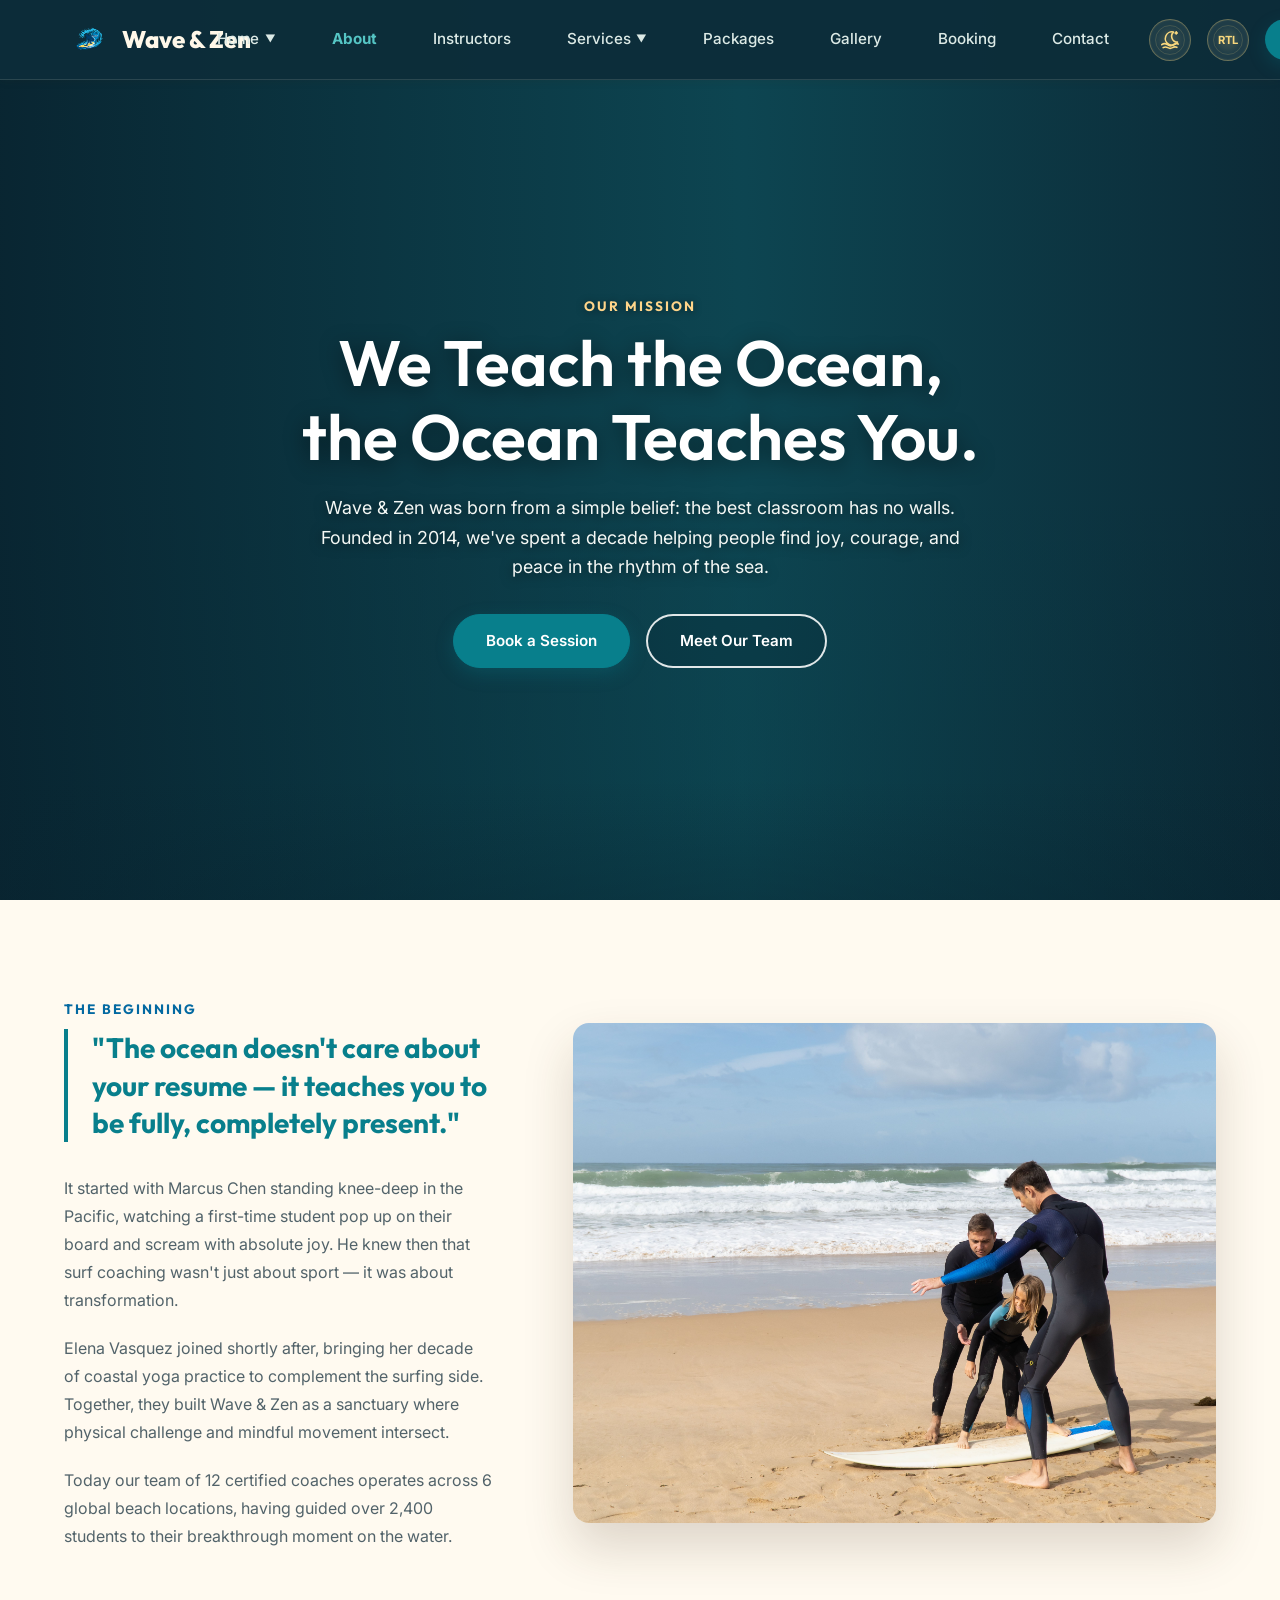
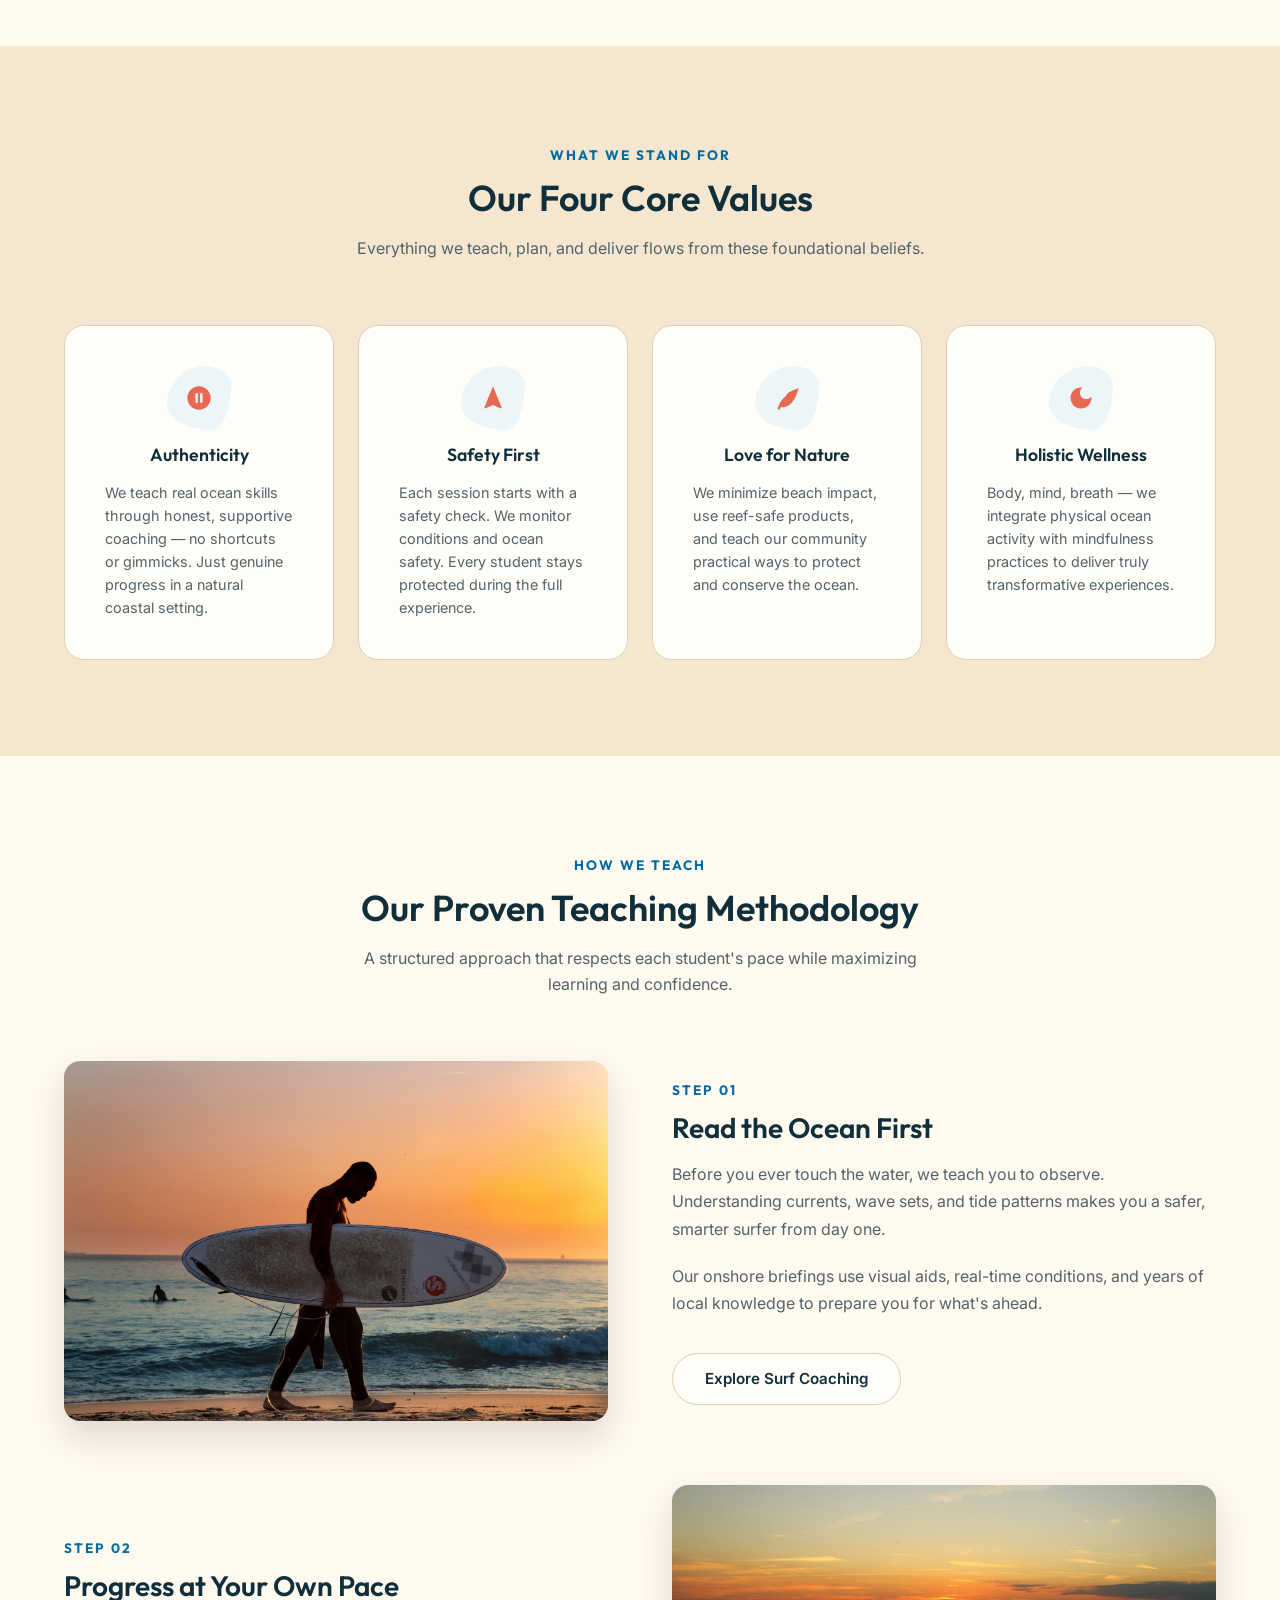
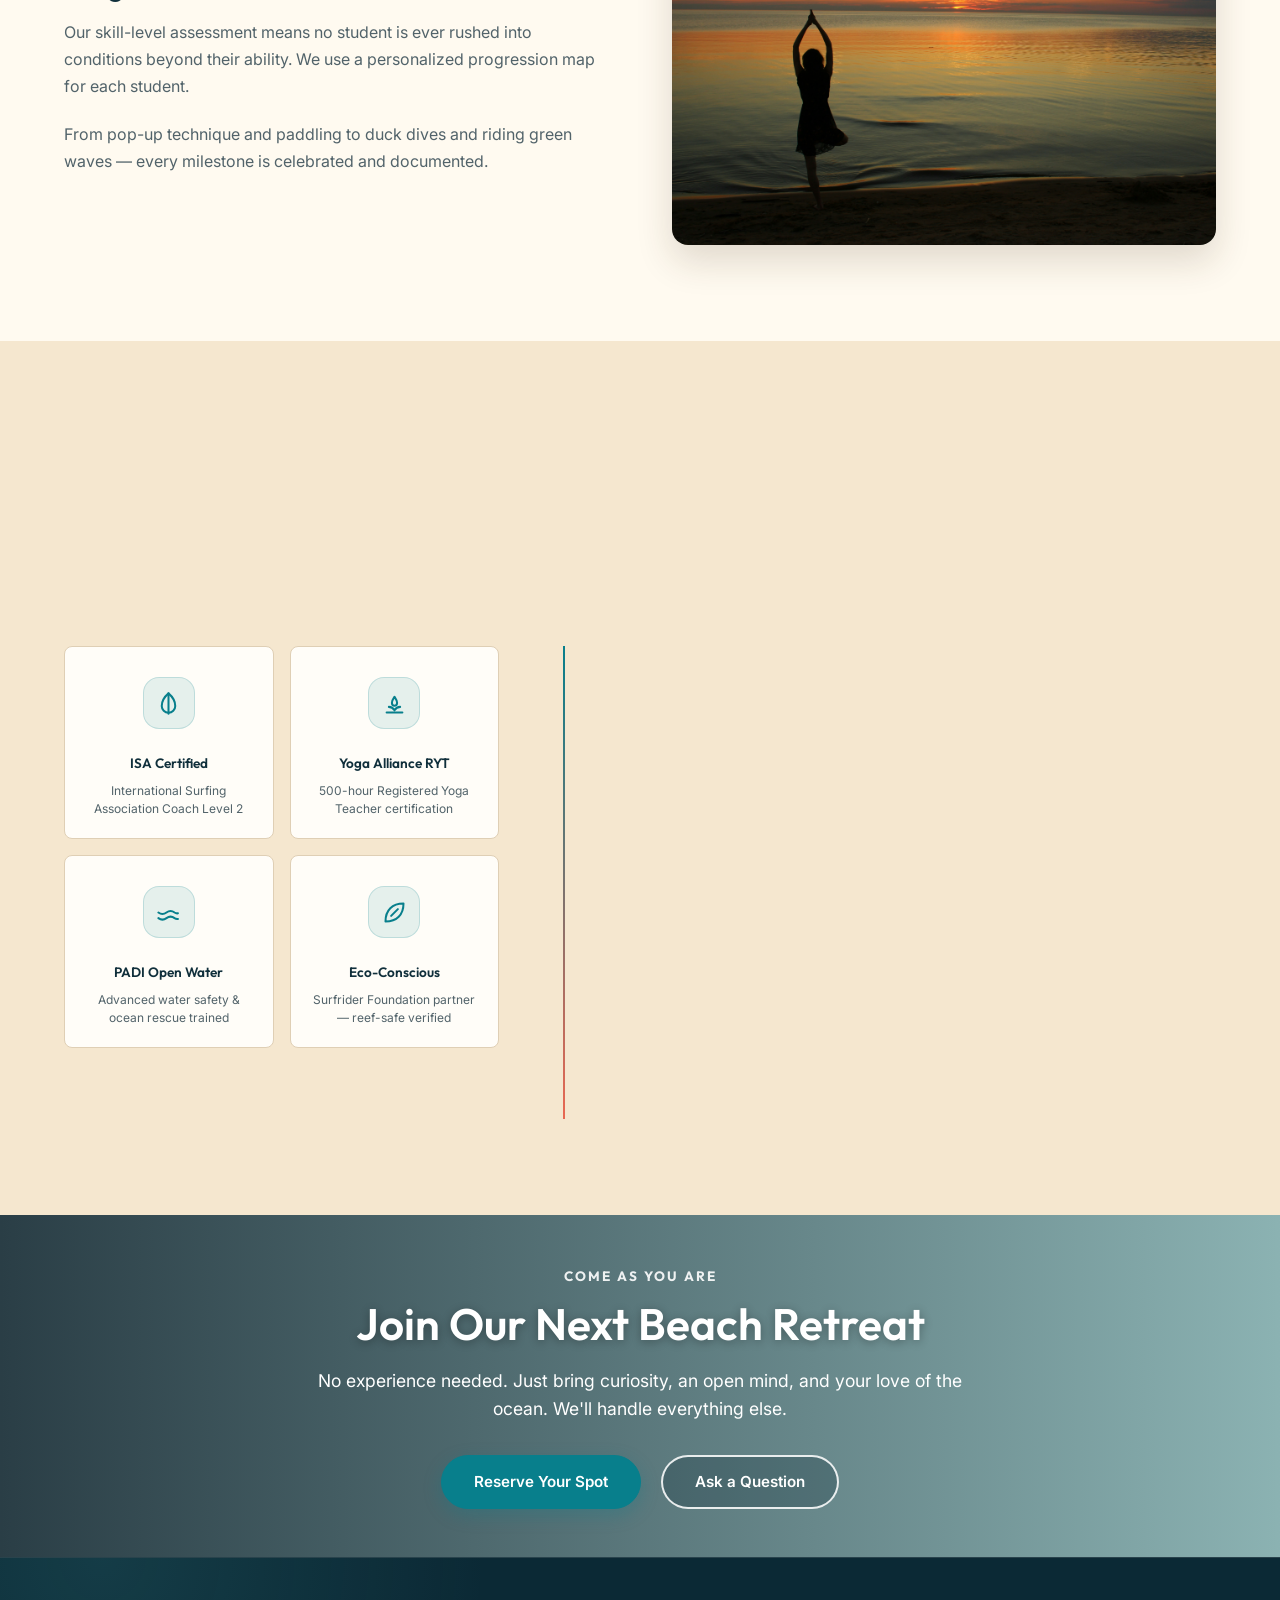
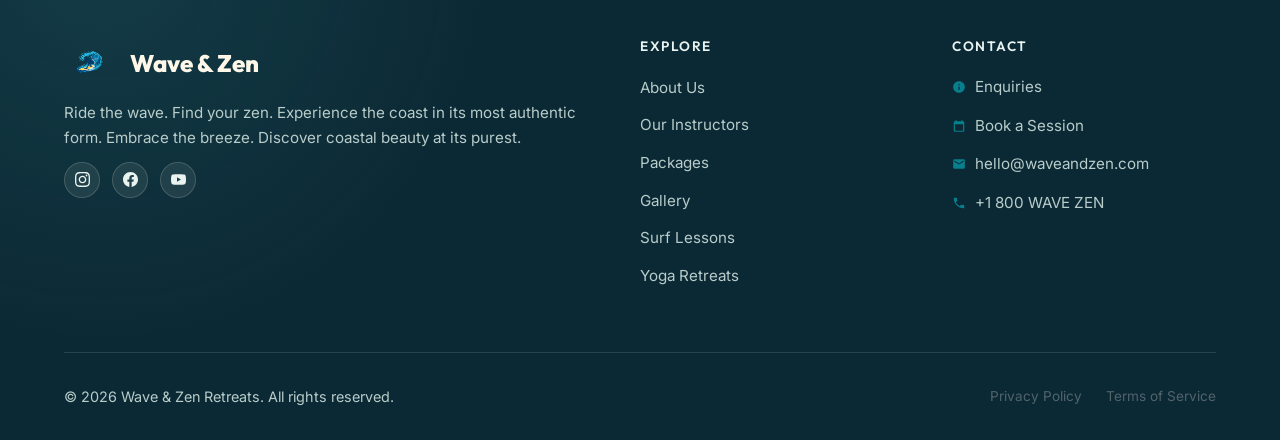
==== commit c7ba2c56: "bug fixed" ====
--- a/about.html
+++ b/about.html
@@ -39,7 +39,13 @@
       </div>
       <a href="about.html" class="nav-link active" id="nav-about">About</a>
       <a href="instructors.html" class="nav-link" id="nav-instructors">Instructors</a>
-      <a href="tides.html" class="nav-link" id="nav-tides">Tides</a>
+      <div class="nav-dropdown" id="services-dropdown">
+        <a href="#" class="nav-link dropdown-toggle" id="nav-services">Services <span class="arrow">▼</span></a>
+        <div class="dropdown-menu-list">
+          <a href="surf-lessons.html" class="dropdown-item" id="nav-surf">Surf Lessons</a>
+          <a href="yoga-retreats.html" class="dropdown-item" id="nav-yoga">Yoga Retreats</a>
+        </div>
+      </div>
       <a href="packages.html" class="nav-link" id="nav-packages">Packages</a>
       <a href="gallery.html" class="nav-link" id="nav-gallery">Gallery</a>
       <a href="booking.html" class="nav-link" id="nav-booking">Booking</a>
@@ -185,8 +191,8 @@
               patterns makes you a safer, smarter surfer from day one.</p>
             <p>Our onshore briefings use visual aids, real-time conditions, and years of local knowledge to prepare you
               for what's ahead.</p>
-            <a href="tides.html" class="btn btn-outline" style="margin-top:1rem;display:inline-block;"
-              id="methodology-tides-link">See Live Conditions →</a>
+            <a href="surf-lessons.html" class="btn btn-outline" style="margin-top:1rem;display:inline-block;"
+              id="methodology-surf-link">Explore Surf Coaching</a>
           </div>
         </div>
         <div class="methodology-row reverse">
@@ -219,22 +225,22 @@
       <div class="cert-section">
         <div class="cert-badges">
           <div class="cert-badge">
-            <div class="cert-badge-icon">🏄</div>
+            <div class="cert-badge-icon"><span class="service-icon" aria-hidden="true"><svg viewBox="0 0 24 24"><path d="M12 3C8 6.4 6 10.2 6 14.2A6 6 0 0 0 18 14.2C18 10.2 16 6.4 12 3Z" /><path d="M12 3v18" /></svg></span></div>
             <h5>ISA Certified</h5>
             <p>International Surfing Association Coach Level 2</p>
           </div>
           <div class="cert-badge">
-            <div class="cert-badge-icon">🧘</div>
+            <div class="cert-badge-icon"><span class="service-icon" aria-hidden="true"><svg viewBox="0 0 24 24"><path d="M12 6c-1.3 2-2.3 3.5-2.3 5.3S10.6 14 12 14s2.3-.9 2.3-2.7S13.3 8 12 6Z" /><path d="M7 15c2.2 0 3.8 1 5 3 1.2-2 2.8-3 5-3M5 20h14" /></svg></span></div>
             <h5>Yoga Alliance RYT</h5>
             <p>500-hour Registered Yoga Teacher certification</p>
           </div>
           <div class="cert-badge">
-            <div class="cert-badge-icon">🌊</div>
+            <div class="cert-badge-icon"><span class="service-icon" aria-hidden="true"><svg viewBox="0 0 24 24"><path d="M3 17c2.4 1.8 4.8 1.8 7.2 0s4.8-1.8 7.2 0c1 .7 2 .9 3 .7M3 12c2.4 1.8 4.8 1.8 7.2 0s4.8-1.8 7.2 0c1 .7 2 .9 3 .7" /></svg></span></div>
             <h5>PADI Open Water</h5>
             <p>Advanced water safety & ocean rescue trained</p>
           </div>
           <div class="cert-badge">
-            <div class="cert-badge-icon">🌿</div>
+            <div class="cert-badge-icon"><span class="service-icon" aria-hidden="true"><svg viewBox="0 0 24 24"><path d="M4 20C14 20 20 14 20 4 10 4 4 10 4 20Z" /><path d="M9 15l6-6" /></svg></span></div>
             <h5>Eco-Conscious</h5>
             <p>Surfrider Foundation partner — reef-safe verified</p>
           </div>
@@ -321,7 +327,8 @@
           <li><a href="instructors.html" id="footer-instructors-link">Our Instructors</a></li>
           <li><a href="packages.html" id="footer-packages-link">Packages</a></li>
           <li><a href="gallery.html" id="footer-gallery-link">Gallery</a></li>
-          <li><a href="tides.html" id="footer-tides-link">Tide Reports</a></li>
+          <li><a href="surf-lessons.html" id="footer-surf-link">Surf Lessons</a></li>
+          <li><a href="yoga-retreats.html" id="footer-yoga-link">Yoga Retreats</a></li>
         </ul>
       </div>
       <div class="footer-links-col">
@@ -358,4 +365,4 @@
   <script src="js/main.js"></script>
 </body>
 
-</html>+</html>
--- a/css/pages.css
+++ b/css/pages.css
@@ -196,7 +196,7 @@
 
 .hero-ctas {
   display: flex;
-  justify-content: flex-start;
+  justify-content: center;
   gap: 1.5rem;
 }
 
@@ -504,11 +504,15 @@
 }
 
 .suitability-tips li::before {
-  content: "✓";
+  content: "";
   position: absolute;
-  inset-inline-start: 0;
-  color: #10b981;
-  font-weight: 700;
+  inset-inline-start: 0.2rem;
+  top: 0.15rem;
+  width: 0.38rem;
+  height: 0.7rem;
+  border: solid var(--accent-color);
+  border-width: 0 2px 2px 0;
+  transform: rotate(45deg);
 }
 
 /* 5. Lesson Packages Cards Details */
--- a/css/sections.css
+++ b/css/sections.css
@@ -11,6 +11,7 @@
   min-height: 85vh;
   display: flex;
   align-items: center;
+  justify-content: center;
   background-size: cover;
   background-position: center;
   background-repeat: no-repeat;
@@ -44,10 +45,15 @@
   max-width: 680px;
   color: #fff;
   animation: fadeInUp 0.8s cubic-bezier(0.16, 1, 0.3, 1) both;
+  text-align: center;
+  margin-inline: auto;
+  display: flex;
+  flex-direction: column;
+  align-items: center;
 }
 
 .page-hero-content .section-tag {
-  color: var(--coral-color);
+  color: #ffd58a;
 }
 
 .page-hero-content h1 {
@@ -63,6 +69,7 @@
   color: rgba(255,255,255,0.88);
   margin-bottom: 2rem;
   line-height: 1.65;
+  margin-inline: auto;
 }
 
 /* Hero right-side floating card overlay */
--- a/css/responsive.css
+++ b/css/responsive.css
@@ -1910,7 +1910,7 @@
   #booking-itinerary .itinerary-item,
   html[dir="rtl"] #booking-itinerary .itinerary-item {
     display: grid !important;
-    grid-template-rows: auto 1.8rem auto;
+    grid-template-rows: auto minmax(1.8rem, auto) auto;
     row-gap: 0.75rem;
     align-content: start;
     justify-items: center;
--- a/css/theme.css
+++ b/css/theme.css
@@ -1058,6 +1058,7 @@
   height: auto;
   padding: calc(var(--header-height) + 4rem) 4rem 5rem !important;
   align-items: center;
+  justify-content: center;
   background-color: var(--nav-bg);
   background-position: center;
   isolation: isolate;
@@ -1084,6 +1085,11 @@
   max-width: 760px;
   min-width: 0;
   color: #fff;
+  text-align: center;
+  margin-inline: auto;
+  display: flex;
+  flex-direction: column;
+  align-items: center;
 }
 
 .page-hero-content .section-tag {
@@ -1103,6 +1109,7 @@
   color: #f4f8f5;
   font-size: clamp(1rem, 1.4vw, 1.2rem);
   text-shadow: 0 2px 12px rgba(0, 0, 0, 0.58);
+  margin-inline: auto;
 }
 
 .hero-float-badge {
@@ -1125,14 +1132,16 @@
 }
 
 .btn-primary {
-  color: #fff;
-  background: var(--accent-color);
-  box-shadow: 0 6px 18px rgba(8, 127, 140, 0.28);
+  color: #fff !important;
+  border-color: var(--accent-color) !important;
+  background: var(--accent-color) !important;
+  box-shadow: 0 6px 18px rgba(8, 127, 140, 0.28) !important;
 }
 
 .btn-primary:hover {
-  color: #fff;
-  background: var(--accent-hover);
+  color: #fff !important;
+  border-color: var(--accent-hover) !important;
+  background: var(--accent-hover) !important;
 }
 
 .btn-accent {
@@ -1451,15 +1460,18 @@
   .page-hero,
   #home-hero,
   #home2-hero {
-    min-height: 100svh !important;
+    min-height: 75svh !important;
     padding: calc(var(--header-height) + 3rem) 2rem 4rem !important;
   }
 
   .hero-float-badge {
-    position: absolute;
-    inset-inline-end: 2rem;
-    bottom: 2rem;
-    max-width: 300px;
+    position: absolute !important;
+    inset-inline-end: 2rem !important;
+    bottom: 2rem !important;
+    display: block !important;
+    inset-inline-start: auto !important;
+    margin: 0 !important;
+    max-width: 380px !important;
   }
 }
 
@@ -1554,7 +1566,7 @@
   .page-hero,
   #home-hero,
   #home2-hero {
-    min-height: 100svh !important;
+    min-height: 75svh !important;
     padding: calc(var(--header-height) + 3rem) 1.5rem 3rem !important;
   }
 
@@ -1563,7 +1575,13 @@
   }
 
   .hero-float-badge {
-    display: none;
+    position: absolute !important;
+    inset-inline-end: 2rem !important;
+    bottom: 2rem !important;
+    display: block !important;
+    inset-inline-start: auto !important;
+    margin: 0 !important;
+    max-width: 350px !important;
   }
 }
 
@@ -1576,8 +1594,10 @@
   .page-hero,
   #home-hero,
   #home2-hero {
-    min-height: 100svh !important;
+    min-height: 75svh !important;
     padding: calc(var(--header-height) + 2.25rem) 1rem 2.5rem !important;
+    flex-direction: column !important;
+    justify-content: center !important;
   }
 
   .page-hero-content {
@@ -1603,6 +1623,17 @@
 
   .page-hero .hero-ctas .btn {
     width: 100%;
+  }
+
+  .hero-float-badge {
+    position: relative !important;
+    inset-inline-end: auto !important;
+    bottom: auto !important;
+    margin: 1.5rem auto 0 auto !important;
+    max-width: 100% !important;
+    width: 100% !important;
+    display: block !important;
+    box-sizing: border-box !important;
   }
 
   #register-form > div[style*="grid-template-columns"] {
@@ -1642,13 +1673,13 @@
   display: inline-block;
   padding: 0.25rem 0.75rem;
   border-radius: 20px;
-  color: #8a5a12;
-  background: rgba(197, 138, 43, 0.14);
+  color: #8a5a12 !important;
+  background: rgba(197, 138, 43, 0.14) !important;
 }
 
 [data-theme="dark"] #packages-grid .section-tag {
-  color: #f4d38a;
-  background: rgba(242, 198, 109, 0.14);
+  color: #f4d38a !important;
+  background: rgba(242, 198, 109, 0.14) !important;
 }
 
 .package-filter-tabs {
@@ -1880,16 +1911,10 @@
   width: 100%;
   min-height: 44px;
   padding: 0.65rem 1rem;
-  color: #17343c !important;
-  border: 1px solid #e2b252 !important;
-  background: linear-gradient(135deg, #f5d98f, #e8b957) !important;
-  box-shadow: 0 5px 14px rgba(157, 103, 20, 0.18) !important;
 }
 
 .packages-card-grid .package-card.bg-mode .btn-primary:hover {
-  color: #102f3b !important;
-  background: linear-gradient(135deg, #fae4a8, #edc46c) !important;
-  box-shadow: 0 8px 18px rgba(157, 103, 20, 0.25) !important;
+  box-shadow: 0 8px 18px rgba(8, 127, 140, 0.28) !important;
 }
 
 [data-theme="dark"] .packages-card-grid .package-card.bg-mode,
@@ -2694,6 +2719,225 @@
     margin-top: 2rem !important;
   }
 }
+
+/* Service detail pages: Surf Lessons and Yoga Retreats */
+#surf-benefits .grid-container,
+#yoga-benefits .grid-container {
+  display: grid !important;
+  grid-template-columns: repeat(4, minmax(0, 1fr)) !important;
+  align-items: stretch !important;
+  gap: 1.5rem !important;
+  width: 100% !important;
+  max-width: none !important;
+  margin: 0 !important;
+}
+
+#surf-benefits .feature-card,
+#yoga-benefits .feature-card {
+  display: grid !important;
+  grid-template-rows: 58px minmax(3.1rem, auto) minmax(6.8rem, auto);
+  align-content: start;
+  min-width: 0;
+  width: 100% !important;
+  max-width: none !important;
+  flex: none !important;
+  height: 100%;
+  padding: 1.65rem !important;
+  text-align: left;
+}
+
+.service-icon {
+  display: inline-flex;
+  width: 52px !important;
+  height: 52px;
+  flex: 0 0 52px !important;
+  flex-grow: 0 !important;
+  align-items: center;
+  justify-content: center;
+  color: var(--accent-color);
+  border: 1px solid rgba(8, 127, 140, 0.18);
+  border-radius: 16px;
+  background: rgba(8, 127, 140, 0.1);
+}
+
+.service-icon svg {
+  width: 27px;
+  height: 27px;
+  fill: none;
+  stroke: currentColor;
+  stroke-width: 1.8;
+  stroke-linecap: round;
+  stroke-linejoin: round;
+}
+
+#surf-benefits .feature-card h3,
+#yoga-benefits .feature-card h3 {
+  margin: 0;
+  font-size: 1.08rem !important;
+  line-height: 1.35;
+  text-wrap: balance;
+  overflow-wrap: anywhere;
+}
+
+#surf-benefits .feature-card p,
+#yoga-benefits .feature-card p {
+  margin: 0 !important;
+  font-size: 0.88rem !important;
+  line-height: 1.55 !important;
+  overflow-wrap: anywhere;
+}
+
+#surf-packages .packages-card-grid,
+#yoga-packages .packages-card-grid {
+  display: grid !important;
+  grid-template-columns: repeat(2, minmax(0, 1fr)) !important;
+  align-items: stretch !important;
+  gap: 2rem !important;
+}
+
+#surf-packages .package-card,
+#yoga-packages .package-card {
+  min-width: 0;
+  width: 100% !important;
+  max-width: none !important;
+  flex: none !important;
+  height: 100%;
+}
+
+#surf-packages .package-card .card-body,
+#yoga-packages .package-card .card-body {
+  display: grid !important;
+  grid-template-rows: auto minmax(3.5rem, auto) minmax(5rem, auto) 1fr auto;
+}
+
+#surf-packages .package-card .card-title,
+#yoga-packages .package-card .card-title,
+#surf-packages .package-card .card-text,
+#yoga-packages .package-card .card-text {
+  overflow-wrap: anywhere;
+}
+
+#surf-schedule .surf-windows-row {
+  display: flex !important;
+  flex-direction: column !important;
+  align-items: stretch !important;
+  justify-content: flex-start !important;
+}
+
+#surf-schedule .surf-window-card {
+  display: grid !important;
+  grid-template-columns: 1fr !important;
+  align-content: start !important;
+  align-items: start !important;
+  width: 100% !important;
+  max-width: none !important;
+  flex: none !important;
+  gap: 1rem !important;
+  min-height: 0 !important;
+  height: auto !important;
+}
+
+#surf-schedule .surf-window-card > div {
+  min-width: 0;
+  width: 100% !important;
+  flex: none !important;
+}
+
+#surf-schedule .surf-window-card > span {
+  display: inline-flex !important;
+  width: fit-content !important;
+  max-width: max-content !important;
+  min-width: 0 !important;
+  flex: 0 0 auto !important;
+  align-items: center;
+  justify-content: center;
+  align-self: flex-start;
+  justify-self: flex-start;
+  text-align: center;
+  color: #fff !important;
+  border: 1px solid var(--accent-color) !important;
+  background: var(--accent-color) !important;
+  box-shadow: 0 6px 16px rgba(8, 127, 140, 0.18);
+}
+
+#surf-schedule .surf-window-card:hover > span {
+  border-color: var(--accent-hover) !important;
+  background: var(--accent-hover) !important;
+}
+
+@media screen and (min-width: 769px) and (max-width: 1024px) {
+  #surf-benefits .grid-container,
+  #yoga-benefits .grid-container {
+    grid-template-columns: repeat(2, minmax(0, 1fr)) !important;
+  }
+
+  #surf-benefits .feature-card,
+  #yoga-benefits .feature-card {
+    grid-template-rows: 58px minmax(2.6rem, auto) minmax(5.8rem, auto);
+    padding: 1.5rem !important;
+  }
+
+  #surf-packages .packages-card-grid,
+  #yoga-packages .packages-card-grid {
+    grid-template-columns: repeat(2, minmax(0, 1fr)) !important;
+    gap: 1.5rem !important;
+  }
+
+  #surf-packages .package-card .card-body,
+  #yoga-packages .package-card .card-body {
+    padding: 1.5rem !important;
+  }
+}
+
+@media screen and (max-width: 768px) {
+  #surf-benefits .grid-container,
+  #yoga-benefits .grid-container,
+  #surf-packages .packages-card-grid,
+  #yoga-packages .packages-card-grid {
+    grid-template-columns: 1fr !important;
+    max-width: 520px !important;
+    margin: 0 auto !important;
+  }
+
+  #surf-benefits .feature-card,
+  #yoga-benefits .feature-card {
+    grid-template-rows: auto auto auto;
+    gap: 0.85rem;
+  }
+
+  #surf-packages .package-card .card-body,
+  #yoga-packages .package-card .card-body {
+    grid-template-rows: auto auto auto auto auto;
+  }
+}
+
+@media screen and (min-width: 700px) and (max-width: 768px) {
+  #surf-benefits .grid-container,
+  #yoga-benefits .grid-container,
+  #surf-packages .packages-card-grid,
+  #yoga-packages .packages-card-grid {
+    grid-template-columns: repeat(2, minmax(0, 1fr)) !important;
+    max-width: none !important;
+  }
+}
+
+@media screen and (max-width: 480px) {
+  #surf-benefits .feature-card,
+  #yoga-benefits .feature-card {
+    padding: 1.35rem !important;
+  }
+
+  #surf-packages .package-card .card-footer,
+  #yoga-packages .package-card .card-footer {
+    grid-template-columns: 1fr !important;
+    gap: 1rem;
+  }
+
+  #surf-packages .package-card .btn-primary,
+  #yoga-packages .package-card .btn-primary {
+    width: 100%;
+  }
+}
 /* AOS motion is intentionally restrained to avoid layout shifts on small screens. */
 html body [data-aos="fade-up"].aos-init {
   transform: translate3d(0, 24px, 0);
@@ -2733,6 +2977,344 @@
     transform: none !important;
     transition: none !important;
   }
+}
+
+/* Final CTA consistency: every primary CTA keeps the same site color. */
+a.btn-primary,
+button.btn-primary,
+.package-card.bg-mode .btn-primary,
+.packages-card-grid .package-card.bg-mode .btn-primary {
+  color: #fff !important;
+  border-color: var(--accent-color) !important;
+  background: var(--accent-color) !important;
+  box-shadow: 0 6px 18px rgba(8, 127, 140, 0.28) !important;
+}
+
+a.btn-primary:hover,
+button.btn-primary:hover,
+.package-card.bg-mode .btn-primary:hover,
+.packages-card-grid .package-card.bg-mode .btn-primary:hover {
+  color: #fff !important;
+  border-color: var(--accent-hover) !important;
+  background: var(--accent-hover) !important;
+  box-shadow: 0 8px 18px rgba(8, 127, 140, 0.32) !important;
+}
+
+/* Remove warm button variants: action buttons stay on brand blue. */
+.btn-accent,
+.included-cta,
+.filter-btn.active,
+.package-filter-tabs .filter-btn.active,
+.beach-stories-filters .filter-btn.active,
+.login-nav-btn {
+  color: #fff !important;
+  border-color: var(--accent-color) !important;
+  background: var(--accent-color) !important;
+  box-shadow: 0 6px 18px rgba(8, 127, 140, 0.24) !important;
+}
+
+.btn-accent:hover,
+.included-cta:hover,
+.filter-btn:hover,
+.filter-btn.active:hover,
+.package-filter-tabs .filter-btn:hover,
+.package-filter-tabs .filter-btn.active:hover,
+.beach-stories-filters .filter-btn:hover,
+.beach-stories-filters .filter-btn.active:hover,
+.login-nav-btn:hover {
+  color: #fff !important;
+  border-color: var(--accent-hover) !important;
+  background: var(--accent-hover) !important;
+  box-shadow: 0 8px 18px rgba(8, 127, 140, 0.3) !important;
+}
+
+/* Brand-blue labels used as visual CTAs/highlights. */
+.section-header .section-tag,
+.step-number-circle,
+.itinerary-step,
+.gallery-badge,
+#gallery-masonry .gallery-badge,
+.highlight-card-content .gallery-badge,
+.package-card.bg-mode .card-tag,
+.packages-card-grid .package-card.bg-mode .card-tag {
+  color: #fff !important;
+  border-color: var(--accent-color) !important;
+  background: var(--accent-color) !important;
+}
+
+.section-header .section-tag {
+  color: var(--accent-color) !important;
+  background: transparent !important;
+}
+
+.step-item:hover .step-number-circle,
+.itinerary-item:hover .itinerary-step,
+.gallery-item:hover .gallery-badge,
+.package-card.bg-mode:hover .card-tag,
+.packages-card-grid .package-card.bg-mode:hover .card-tag {
+  color: #fff !important;
+  border-color: var(--accent-hover) !important;
+  background: var(--accent-hover) !important;
+}
+
+/* Site-wide compact label boxes: consistent blue, text-sized width, centered copy. */
+.card-tag,
+.gallery-tag,
+.gallery-badge,
+#gallery-masonry .gallery-badge,
+.highlight-card-content .gallery-badge,
+.surf-window-badge,
+.badge-ideal,
+.badge-good,
+.badge-fair,
+.tide-status-badge,
+.surf-spot-card-status,
+.avail-status,
+#booking-availability .avail-status,
+.destination-panel-tag,
+.spotlight-badge,
+.package-card.bg-mode .card-tag,
+.packages-card-grid .package-card.bg-mode .card-tag {
+  display: inline-flex !important;
+  width: fit-content !important;
+  max-width: max-content !important;
+  min-width: 0 !important;
+  flex: 0 0 auto !important;
+  align-items: center !important;
+  justify-content: center !important;
+  align-self: flex-start;
+  text-align: center !important;
+  white-space: normal;
+  padding: 0.35rem 0.85rem !important;
+  color: #fff !important;
+  border: 1px solid var(--accent-color) !important;
+  border-radius: 999px !important;
+  background: var(--accent-color) !important;
+  box-shadow: 0 6px 16px rgba(8, 127, 140, 0.18) !important;
+  text-shadow: none !important;
+}
+
+.gallery-item:hover .gallery-badge,
+.surf-window-card:hover .surf-window-badge,
+.surf-spot-card:hover .surf-spot-card-status,
+.package-card.bg-mode:hover .card-tag,
+.packages-card-grid .package-card.bg-mode:hover .card-tag,
+.destination-card:hover .destination-panel-tag,
+.spotlight-card:hover .spotlight-badge {
+  color: #fff !important;
+  border-color: var(--accent-hover) !important;
+  background: var(--accent-hover) !important;
+  box-shadow: 0 8px 18px rgba(8, 127, 140, 0.28) !important;
+}
+
+.packages-card-grid .package-card.bg-mode .card-body {
+  grid-template-rows: auto 3.5rem 1fr auto !important;
+}
+
+.section-tag,
+.section-header .section-tag {
+  display: inline-flex !important;
+  width: fit-content !important;
+  max-width: 100% !important;
+  align-items: center !important;
+  justify-content: center !important;
+  text-align: center !important;
+  color: #0369a1 !important; /* Deeper ocean blue for high contrast on light backgrounds */
+}
+
+[data-theme="dark"] .section-tag,
+[data-theme="dark"] .section-header .section-tag {
+  color: var(--accent-color) !important;
+}
+
+.page-hero-content .section-tag {
+  display: inline-flex !important;
+  width: fit-content !important;
+  max-width: 100% !important;
+  align-items: center !important;
+  justify-content: center !important;
+  text-align: center !important;
+  color: #ffd58a !important; /* Elegant gold for dark hero banner visibility */
+}
+
+.cta-banner .section-tag,
+.footer .section-tag {
+  display: inline-flex !important;
+  width: fit-content !important;
+  max-width: 100% !important;
+  align-items: center !important;
+  justify-content: center !important;
+  text-align: center !important;
+  color: #ffffff !important;
+  opacity: 0.9 !important;
+}
+
+.section-tag .professional-icon {
+  color: currentColor !important;
+}
+
+.section-header .section-tag {
+  margin-inline: auto;
+}
+
+/* Professional icon replacements for decorative emoji symbols. */
+.professional-icon,
+.metric-icon,
+.zone-icon,
+.window-label-icon,
+.location-title-icon,
+.feature-check {
+  display: inline-flex;
+  flex: 0 0 auto;
+  align-items: center;
+  justify-content: center;
+  color: var(--accent-color);
+}
+
+.professional-icon svg,
+.metric-icon svg,
+.zone-icon svg,
+.window-label-icon svg,
+.location-title-icon svg {
+  width: 1em;
+  height: 1em;
+  fill: none;
+  stroke: currentColor;
+  stroke-width: 1.8;
+  stroke-linecap: round;
+  stroke-linejoin: round;
+}
+
+.metric-icon {
+  width: 2.75rem;
+  height: 2.75rem;
+  margin: 0 auto 0.75rem;
+  font-size: 1.8rem;
+  border: 1px solid rgba(8, 127, 140, 0.18);
+  border-radius: 999px;
+  background: rgba(8, 127, 140, 0.1);
+}
+
+.metric-icon.metric-wind,
+.metric-icon.metric-rating {
+  color: var(--accent-color);
+}
+
+.zone-icon {
+  width: 2.75rem;
+  height: 2.75rem;
+  font-size: 1.6rem;
+  border-radius: 999px;
+  background: rgba(8, 127, 140, 0.1);
+}
+
+.zone-icon.zone-green,
+.status-dot.status-green {
+  color: #10b981;
+}
+
+.zone-icon.zone-blue,
+.status-dot.status-blue {
+  color: #38bdf8;
+}
+
+.zone-icon.zone-yellow,
+.status-dot.status-yellow {
+  color: #f59e0b;
+}
+
+.zone-icon.zone-red,
+.status-dot.status-red {
+  color: #ef4444;
+}
+
+.status-dot {
+  display: inline-block;
+  width: 0.65rem;
+  height: 0.65rem;
+  flex: 0 0 0.65rem;
+  margin-inline-end: 0.4rem;
+  border-radius: 999px;
+  background: currentColor;
+  box-shadow: 0 0 0 3px color-mix(in srgb, currentColor 18%, transparent);
+}
+
+.current-zone-icon .status-dot {
+  width: 1.1rem;
+  height: 1.1rem;
+  margin: 0;
+}
+
+.window-label-icon,
+.location-title-icon {
+  width: 1.15rem;
+  height: 1.15rem;
+  margin-inline-end: 0.45rem;
+  vertical-align: -0.12em;
+}
+
+.surf-window-label,
+.surf-spot-card-title,
+.surf-spot-card-status,
+.section-tag {
+  gap: 0.45rem;
+}
+
+.feature-check {
+  width: 1rem;
+  height: 1rem;
+  color: var(--accent-color) !important;
+}
+
+.feature-check::before {
+  content: "";
+  width: 0.38rem;
+  height: 0.7rem;
+  border: solid currentColor;
+  border-width: 0 2px 2px 0;
+  transform: rotate(45deg);
+  transform-origin: center;
+}
+
+/* Final typography consistency for readable hierarchy. */
+h1,
+h2,
+h3,
+h4,
+h5,
+h6,
+.section-title,
+.card-title,
+.destination-panel-title,
+.cta-banner-content h2,
+.page-hero-content h1,
+.hero-split-content h1,
+.mosaic-overlay-text h1 {
+  font-weight: 600 !important;
+}
+
+p,
+.section-desc,
+.card-text,
+.testimonial-quote,
+.footer-tagline,
+.destination-panel-desc,
+.cta-banner-content p,
+.page-hero-content p,
+.hero-split-content p,
+.mosaic-overlay-text p,
+.included-intro > p,
+.included-benefits .included-item p,
+.feature-card p,
+.value-card p,
+.safety-zone-card p,
+.itinerary-item p,
+.contact-method-card p,
+.map-pin-card p,
+.promo-strip-text p,
+.milestone-item p,
+.selector-body p {
+  font-weight: 400 !important;
 }
 
 /* Theme switch: identical moon/sun sizing and interaction in every layout. */
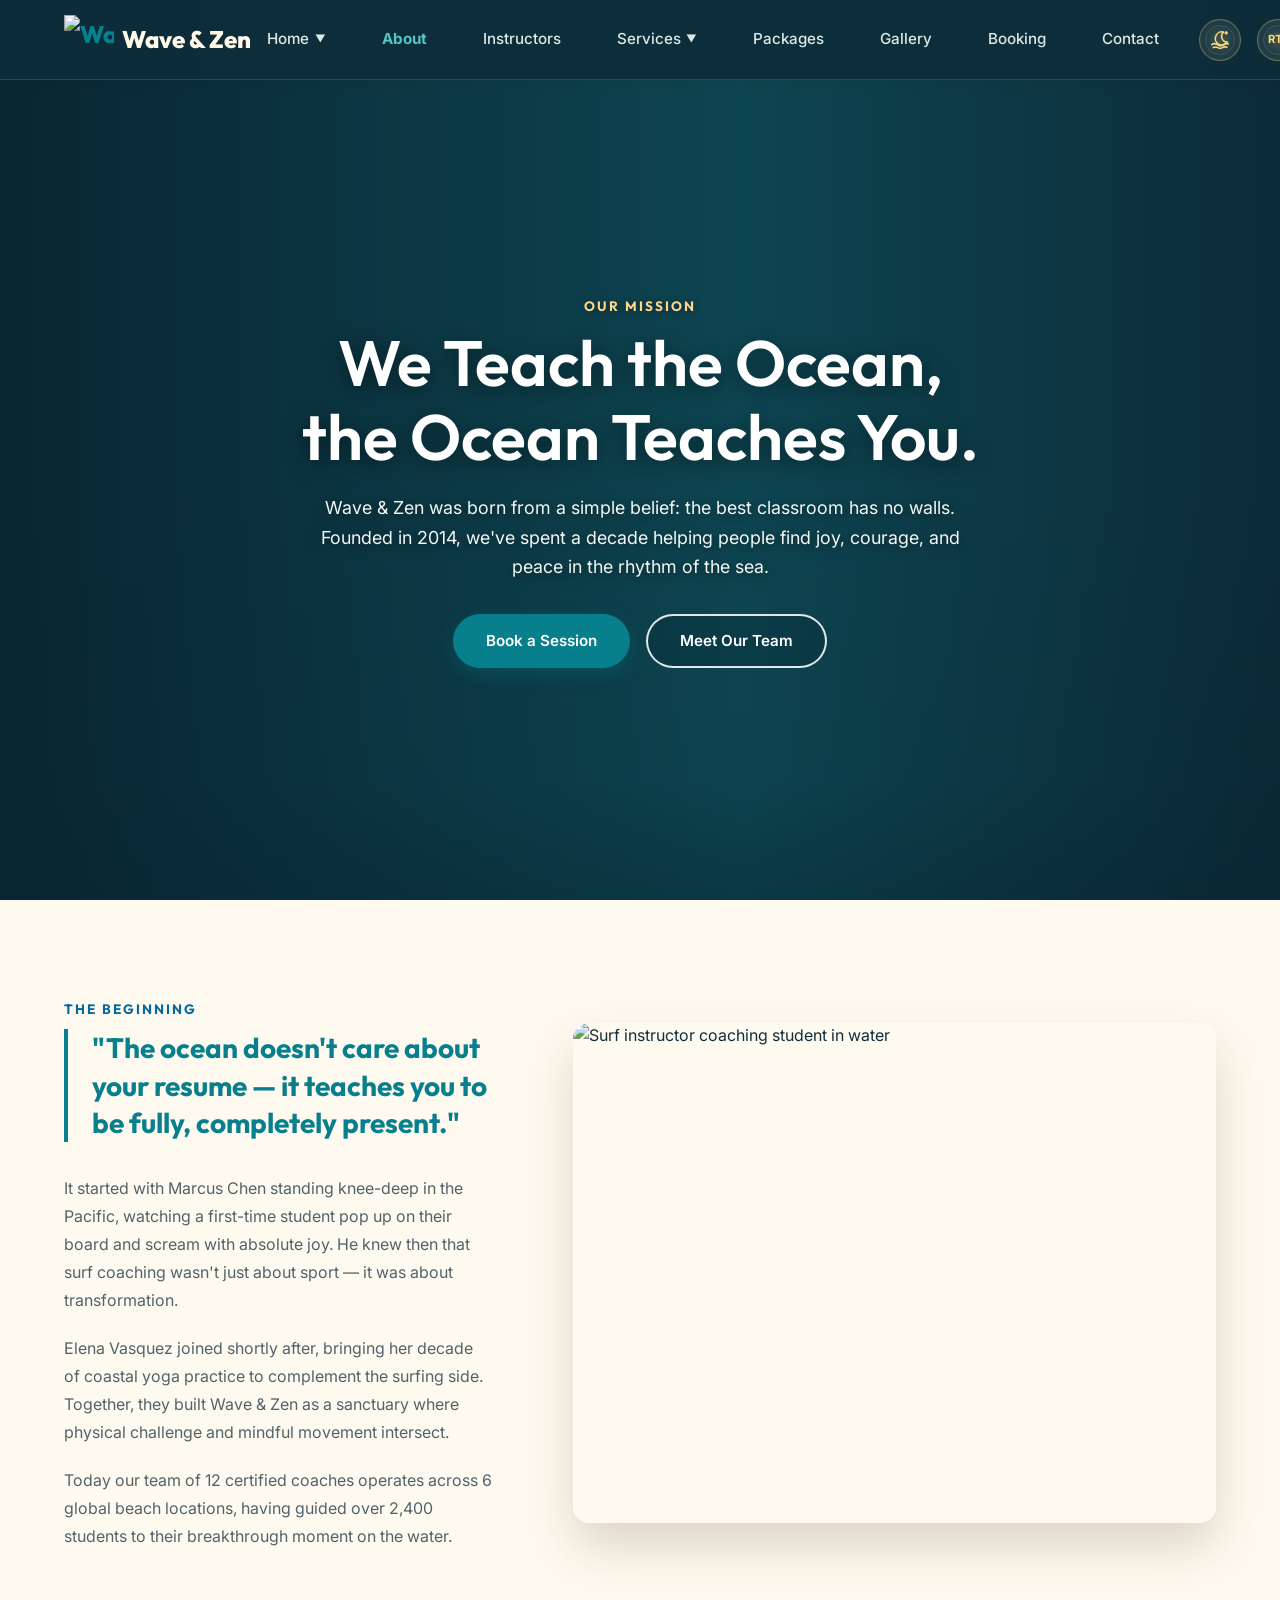
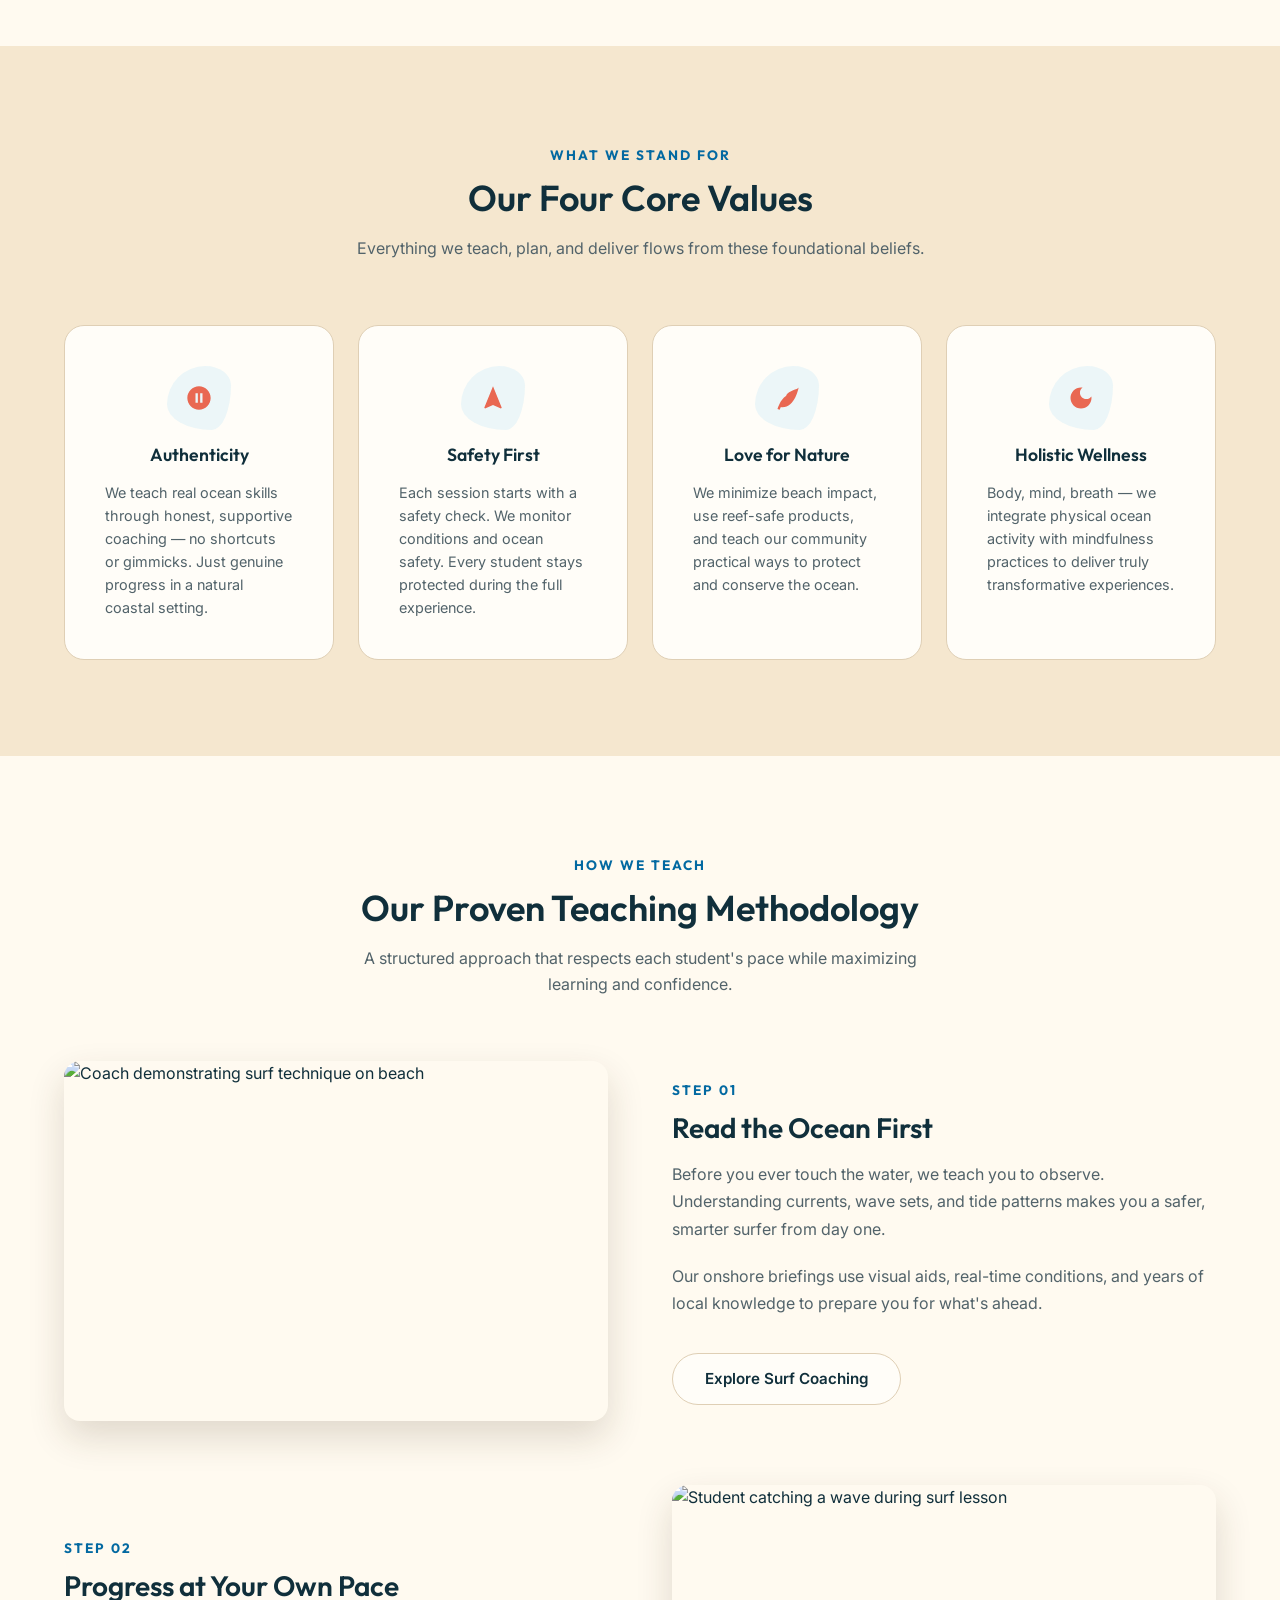
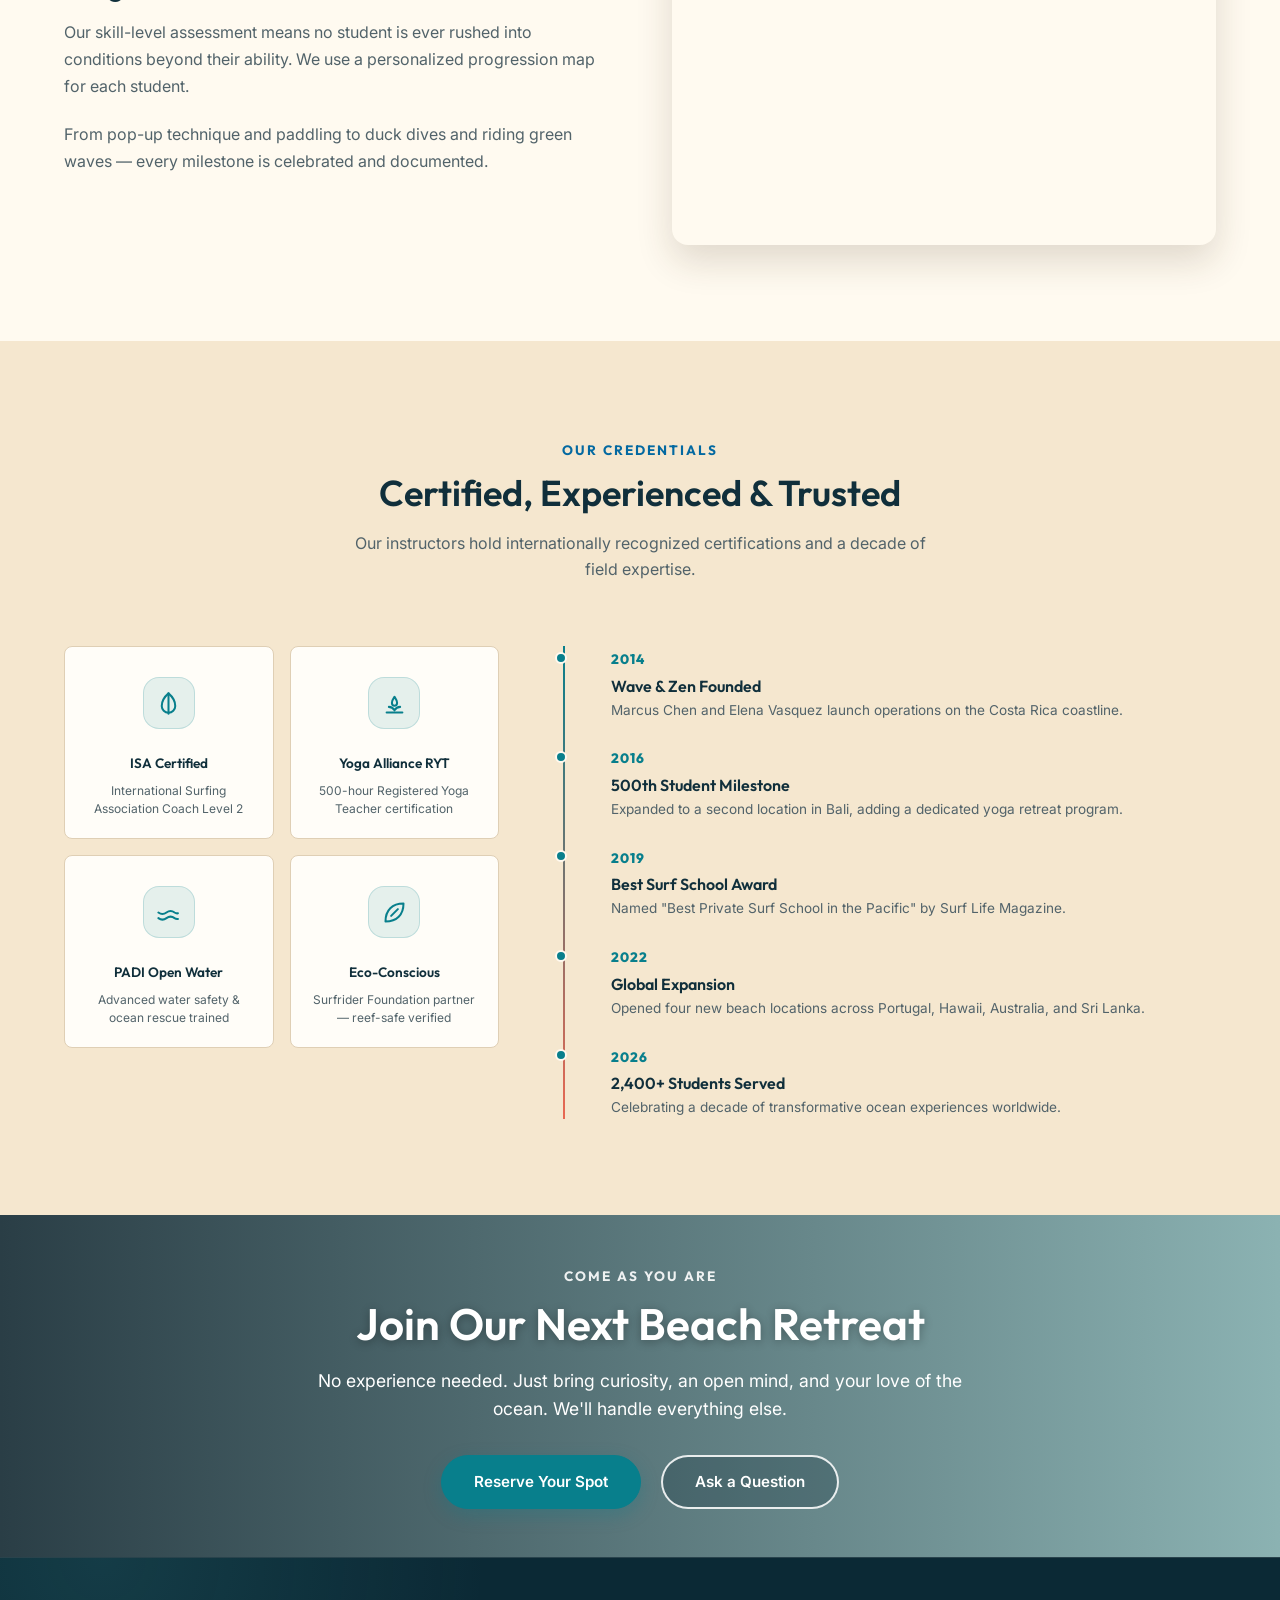
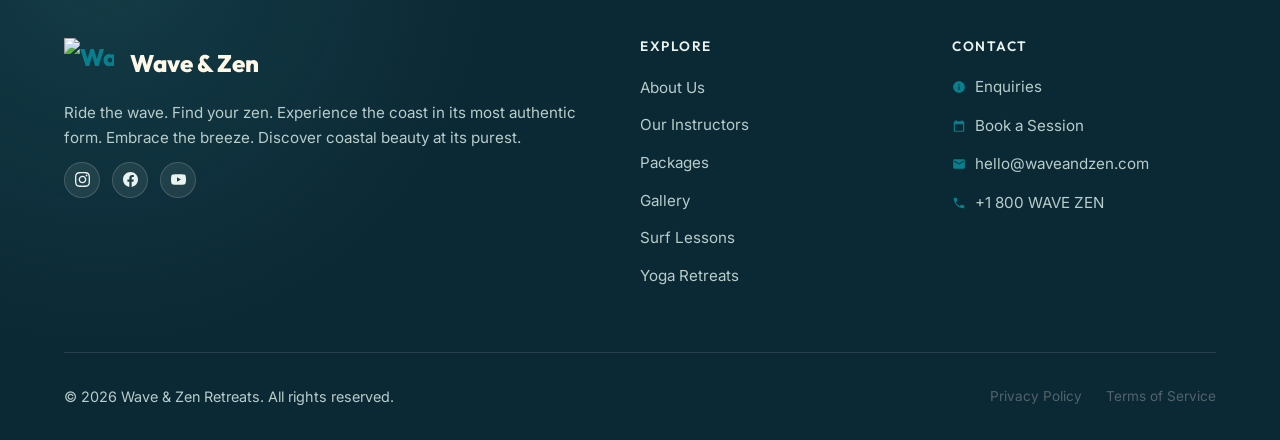
==== commit a261a515: "feat: update project assets and migrate UI imagery to cloud storage across all pages" ====
--- a/about.html
+++ b/about.html
@@ -7,7 +7,7 @@
   <meta name="description"
     content="About Wave & Zen — Learn about our story, our certified surf instructors, and beach yoga teachers. Discover our philosophy." />
   <title>Wave & Zen | About Us</title>
-  <link rel="icon" type="image/png" href="assets/images/favicon.png" />
+  <link rel="icon" type="image/png" href="https://res.cloudinary.com/jpn88iab/image/upload/v1784784208/favicon_jseahq.png" />
   <link rel="stylesheet" href="css/main.css" />
   <link rel="stylesheet" href="css/pages.css" />
   <link rel="stylesheet" href="css/sections.css" />
@@ -21,7 +21,7 @@
   <header class="header" id="main-header">
     <div class="logo-container" onclick="window.location.href='index.html'" role="link" aria-label="Wave and Zen Home">
       <div class="logo-text">
-        <img class="logo-icon" src="assets/images/logo.png" alt="Wave & Zen Logo"
+        <img class="logo-icon" src="https://res.cloudinary.com/jpn88iab/image/upload/v1784784212/logo_juzzdy.png" alt="Wave & Zen Logo"
           style="width:32px;height:32px;object-fit:contain;" />
         Wave &amp; Zen
       </div>
@@ -71,7 +71,7 @@
   <!-- ═══════════════ SECTION 1: SPLIT HERO ═══════════════ -->
   <section class="page-hero" id="about-hero">
     <video autoplay muted loop playsinline class="hero-video-bg">
-      <source src="assets/videos/about_bg.mp4" type="video/mp4">
+      <source src="https://res.cloudinary.com/jpn88iab/video/upload/v1784784219/about_bg_xwlqso.mp4" type="video/mp4">
     </video>
     <div class="page-hero-overlay"></div>
     <div class="page-hero-content container">
@@ -105,7 +105,7 @@
             water.</p>
         </div>
         <div class="story-img-box">
-          <img src="assets/images/packages/beginner_surf.jpg" alt="Surf instructor coaching student in water"
+          <img src="https://res.cloudinary.com/jpn88iab/image/upload/v1784784202/beginner_surf_lnznmd.jpg" alt="Surf instructor coaching student in water"
             loading="lazy" />
         </div>
       </div>
@@ -181,7 +181,7 @@
       <div class="methodology-rows">
         <div class="methodology-row">
           <div class="methodology-img">
-            <img src="assets/images/instructors/home2_sec3.jpg" alt="Coach demonstrating surf technique on beach"
+            <img src="https://res.cloudinary.com/jpn88iab/image/upload/v1784784191/home2_sec3_ba064n.jpg" alt="Coach demonstrating surf technique on beach"
               loading="lazy" />
           </div>
           <div class="methodology-content">
@@ -197,7 +197,7 @@
         </div>
         <div class="methodology-row reverse">
           <div class="methodology-img">
-            <img src="assets/images/banners/contact_sect2.jpg" alt="Student catching a wave during surf lesson"
+            <img src="https://res.cloudinary.com/jpn88iab/image/upload/v1784784202/contact_sect2_ik978z.jpg" alt="Student catching a wave during surf lesson"
               loading="lazy" />
           </div>
           <div class="methodology-content">
@@ -277,7 +277,7 @@
   </section>
 
   <!-- ═══════════════ SECTION 6: CTA BANNER ═══════════════ -->
-  <section class="cta-banner" id="about-cta" style="background-image:url('assets/images/cta/about_cta.png');"
+  <section class="cta-banner" id="about-cta" style="background-image:url('https://res.cloudinary.com/jpn88iab/image/upload/v1784784176/about_cta_wmf8cx.jpg');"
     aria-label="Join our next retreat">
     <div class="cta-banner-overlay"></div>
     <div class="cta-banner-content">
@@ -297,7 +297,7 @@
     <div class="footer-grid">
       <div class="footer-brand">
         <div class="logo-text" style="margin-bottom:1.25rem;">
-          <img class="logo-icon" src="assets/images/logo.png" alt="Wave & Zen Logo"
+          <img class="logo-icon" src="https://res.cloudinary.com/jpn88iab/image/upload/v1784784212/logo_juzzdy.png" alt="Wave & Zen Logo"
             style="width:32px;height:32px;object-fit:contain;margin-inline-end:0.5rem;" />
           Wave &amp; Zen
         </div>
--- a/css/main.css
+++ b/css/main.css
@@ -467,7 +467,7 @@
 .beach-icon-badge svg {
   width: 26px;
   height: 26px;
-  fill: #f59e55;
+  fill: #f2c66d;
 }
 
 .beach-icon-badge::before {
--- a/css/sections.css
+++ b/css/sections.css
@@ -33,9 +33,9 @@
 .page-hero-overlay {
   position: absolute;
   inset: 0;
-  background-image: 
+  background-image:
     url("data:image/svg+xml,%3Csvg width='80' height='40' viewBox='0 0 80 40' xmlns='http://www.w3.org/2000/svg'%3E%3Cpath d='M0 10 Q 20 20, 40 10 T 80 10 M0 30 Q 20 40, 40 30 T 80 30' fill='none' stroke='%2338bdf8' stroke-width='1' stroke-opacity='0.12'/%3E%3C/svg%3E"),
-    linear-gradient(135deg, rgba(10,15,29,0.75) 0%, rgba(10,15,29,0.45) 100%);
+    linear-gradient(135deg, rgba(10, 15, 29, 0.75) 0%, rgba(10, 15, 29, 0.45) 100%);
   z-index: 1;
 }
 
@@ -61,12 +61,12 @@
   font-weight: 800;
   line-height: 1.15;
   margin-bottom: 1.25rem;
-  text-shadow: 0 2px 12px rgba(0,0,0,0.3);
+  text-shadow: 0 2px 12px rgba(0, 0, 0, 0.3);
 }
 
 .page-hero-content p {
   font-size: 1.15rem;
-  color: rgba(255,255,255,0.88);
+  color: rgba(255, 255, 255, 0.88);
   margin-bottom: 2rem;
   line-height: 1.65;
   margin-inline: auto;
@@ -207,7 +207,7 @@
 
 .stat-item {
   padding: 1rem;
-  border-inline-end: 1px solid rgba(255,255,255,0.06);
+  border-inline-end: 1px solid rgba(255, 255, 255, 0.06);
   transition: transform var(--transition-speed) ease;
 }
 
@@ -357,7 +357,7 @@
 .cta-banner-overlay {
   position: absolute;
   inset: 0;
-  background: linear-gradient(to bottom, rgba(10,15,29,0.6) 0%, rgba(10,15,29,0.8) 100%);
+  background: linear-gradient(to bottom, rgba(10, 15, 29, 0.6) 0%, rgba(10, 15, 29, 0.8) 100%);
   z-index: 1;
 }
 
@@ -373,12 +373,12 @@
   font-size: 2.75rem;
   font-weight: 800;
   margin-bottom: 1rem;
-  text-shadow: 0 2px 10px rgba(0,0,0,0.3);
+  text-shadow: 0 2px 10px rgba(0, 0, 0, 0.3);
 }
 
 .cta-banner-content p {
   font-size: 1.1rem;
-  color: rgba(255,255,255,0.85);
+  color: rgba(255, 255, 255, 0.85);
   margin-bottom: 2rem;
 }
 
@@ -528,7 +528,7 @@
   direction: rtl;
 }
 
-.methodology-row.reverse > * {
+.methodology-row.reverse>* {
   direction: ltr;
 }
 
@@ -540,7 +540,7 @@
   direction: rtl;
 }
 
-html[dir="rtl"] .methodology-row.reverse > * {
+html[dir="rtl"] .methodology-row.reverse>* {
   direction: rtl;
 }
 
@@ -873,7 +873,7 @@
 }
 
 .skill-partial {
-  color: #f59e0b;
+  color: rgb(255, 213, 138);
   font-size: 1.2rem;
 }
 
@@ -1094,9 +1094,20 @@
   align-self: flex-start;
 }
 
-.badge-ideal { background: rgba(16,185,129,0.15); color: #10b981; }
-.badge-good  { background: rgba(14,165,233,0.15); color: var(--accent-color); }
-.badge-fair  { background: rgba(245,158,11,0.15); color: #f59e0b; }
+.badge-ideal {
+  background: rgba(16, 185, 129, 0.15);
+  color: #10b981;
+}
+
+.badge-good {
+  background: rgba(14, 165, 233, 0.15);
+  color: var(--accent-color);
+}
+
+.badge-fair {
+  background: rgba(245, 158, 11, 0.15);
+  color: #f59e0b;
+}
 
 /* Premium Surf Spot Cards styling */
 .surf-spot-card {
@@ -1161,14 +1172,14 @@
   font-size: 1.25rem;
   margin-bottom: 0.35rem;
   color: #ffffff;
-  text-shadow: 0 2px 4px rgba(0,0,0,0.5);
+  text-shadow: 0 2px 4px rgba(0, 0, 0, 0.5);
 }
 
 .surf-spot-card-status {
   font-size: 0.88rem;
   font-weight: 700;
   margin-bottom: 0.6rem;
-  text-shadow: 0 1px 3px rgba(0,0,0,0.5);
+  text-shadow: 0 1px 3px rgba(0, 0, 0, 0.5);
 }
 
 .surf-spot-card-status.green-text {
@@ -1189,7 +1200,7 @@
   margin: 0;
   line-height: 1.5;
   overflow-wrap: anywhere;
-  text-shadow: 0 1px 3px rgba(0,0,0,0.5);
+  text-shadow: 0 1px 3px rgba(0, 0, 0, 0.5);
 }
 
 /* ─────────────────────────────────────────────
@@ -1213,12 +1224,12 @@
   width: 72px;
   height: 72px;
   border-radius: 50%;
-  background: linear-gradient(135deg, var(--accent-color), rgba(14,165,233,0.5));
+  background: linear-gradient(135deg, var(--accent-color), rgba(14, 165, 233, 0.5));
   display: flex;
   align-items: center;
   justify-content: center;
   color: #fff;
-  box-shadow: 0 4px 14px rgba(14,165,233,0.25);
+  box-shadow: 0 4px 14px rgba(14, 165, 233, 0.25);
 }
 
 .included-icon-circle svg {
@@ -1361,11 +1372,11 @@
     gap: 1.25rem;
     margin-top: 2.5rem;
   }
-  
+
   .step-item {
     padding: 2rem 1.5rem;
   }
-  
+
   .step-item::after {
     font-size: 4.5rem;
   }
@@ -1376,7 +1387,7 @@
     grid-template-columns: 1fr;
     gap: 1.5rem;
   }
-  
+
   .step-item {
     align-items: center;
     text-align: center;
@@ -1385,17 +1396,17 @@
   .step-item h4 {
     justify-content: center;
   }
-  
+
   html[dir="rtl"] .step-item {
     align-items: center;
     text-align: center;
   }
-  
+
   .step-item::after {
     right: 2rem;
     left: auto;
   }
-  
+
   html[dir="rtl"] .step-item::after {
     left: 2rem;
     right: auto;
@@ -1563,7 +1574,7 @@
   inset-inline-start: 0;
   width: 100%;
   padding: 2.5rem;
-  background: linear-gradient(to top, rgba(10,15,29,0.85) 0%, transparent 100%);
+  background: linear-gradient(to top, rgba(10, 15, 29, 0.85) 0%, transparent 100%);
   color: #fff;
 }
 
@@ -1574,7 +1585,7 @@
 }
 
 .mosaic-overlay-text p {
-  color: rgba(255,255,255,0.8);
+  color: rgba(255, 255, 255, 0.8);
 }
 
 /* ─────────────────────────────────────────────
@@ -1628,11 +1639,11 @@
 }
 
 .stats-band-accent .stat-label {
-  color: rgba(255,255,255,0.75);
+  color: rgba(255, 255, 255, 0.75);
 }
 
 .stats-band-accent .stat-item {
-  border-inline-end-color: rgba(255,255,255,0.2);
+  border-inline-end-color: rgba(255, 255, 255, 0.2);
 }
 
 /* ─────────────────────────────────────────────
@@ -1663,7 +1674,7 @@
 .video-play-overlay {
   position: absolute;
   inset: 0;
-  background: rgba(10,15,29,0.4);
+  background: rgba(10, 15, 29, 0.4);
   display: flex;
   align-items: center;
   justify-content: center;
@@ -1671,14 +1682,14 @@
 }
 
 .video-placeholder:hover .video-play-overlay {
-  background: rgba(10,15,29,0.55);
+  background: rgba(10, 15, 29, 0.55);
 }
 
 .play-btn-circle {
   width: 72px;
   height: 72px;
   border-radius: 50%;
-  background-color: rgba(255,255,255,0.9);
+  background-color: rgba(255, 255, 255, 0.9);
   display: flex;
   align-items: center;
   justify-content: center;
@@ -1865,7 +1876,7 @@
   border-radius: 20px;
   font-size: 0.78rem;
   font-weight: 700;
-  background: rgba(16,185,129,0.12);
+  background: rgba(16, 185, 129, 0.12);
   color: #10b981;
   align-self: flex-start;
 }
@@ -1911,9 +1922,10 @@
   content: "0" attr(data-step);
   position: absolute;
   top: 1rem;
-  right: 1.75rem;
+  right: 1.75rem !important;
+  left: auto !important;
   font-family: var(--font-display);
-  font-size: 5.5rem;
+  font-size: 3.5rem !important;
   font-weight: 900;
   line-height: 1;
   color: var(--text-secondary);
@@ -1933,43 +1945,52 @@
 }
 
 html[dir="rtl"] .itinerary-item::after {
-  right: auto;
-  left: 1.75rem;
-}
-
-.itinerary-step {
+  left: 1.75rem !important;
+  right: auto !important;
+}
+
+html[dir="rtl"] .itinerary-item .itinerary-step {
+  align-self: center !important;
+}
+
+.itinerary-item .itinerary-step {
   display: inline-flex;
   align-items: center;
   justify-content: center;
-  width: auto;
+  width: 6rem !important;
   height: auto;
-  padding: 0.45rem 1rem;
+  padding: 0.35rem 0.8rem;
   border-radius: 999px;
   border: none;
   background: color-mix(in srgb, var(--accent-color) 12%, transparent);
   color: var(--accent-color);
   font-family: var(--font-display);
   font-weight: 800;
-  font-size: 0.78rem;
+  font-size: 0.72rem;
   letter-spacing: 0.05em;
   text-transform: uppercase;
   margin-bottom: 1.5rem;
   box-shadow: none;
   transition: background-color 0.3s ease, color 0.3s ease;
+  align-self: center !important;
+  flex-grow: 0 !important;
 }
 
 .itinerary-item:nth-child(1) .itinerary-step {
   background: color-mix(in srgb, var(--accent-color) 12%, transparent);
   color: var(--accent-color);
 }
+
 .itinerary-item:nth-child(2) .itinerary-step {
   background: color-mix(in srgb, var(--coral-color) 12%, transparent);
   color: var(--coral-color);
 }
+
 .itinerary-item:nth-child(3) .itinerary-step {
   background: color-mix(in srgb, var(--gold-color) 12%, transparent);
   color: var(--gold-color);
 }
+
 .itinerary-item:nth-child(4) .itinerary-step {
   background: color-mix(in srgb, var(--accent-color) 12%, transparent);
   color: var(--accent-color);
@@ -2046,17 +2067,22 @@
 }
 
 .method-icon-ring.aqua {
-  background: linear-gradient(135deg, rgba(14,165,233,0.15), rgba(14,165,233,0.05));
+  background: linear-gradient(135deg, rgba(14, 165, 233, 0.15), rgba(14, 165, 233, 0.05));
   color: var(--accent-color);
 }
 
+.method-icon-ring.yellow {
+  background: linear-gradient(135deg, rgba(242, 198, 109, 0.18), rgba(242, 198, 109, 0.06));
+  color: #f2c66d;
+}
+
 .method-icon-ring.coral {
-  background: linear-gradient(135deg, rgba(255,126,103,0.15), rgba(255,126,103,0.05));
+  background: linear-gradient(135deg, rgba(255, 126, 103, 0.15), rgba(255, 126, 103, 0.05));
   color: var(--coral-color);
 }
 
 .method-icon-ring.navy {
-  background: linear-gradient(135deg, rgba(15,23,42,0.1), rgba(15,23,42,0.05));
+  background: linear-gradient(135deg, rgba(15, 23, 42, 0.1), rgba(15, 23, 42, 0.05));
   color: var(--text-primary);
 }
 
@@ -2166,9 +2192,9 @@
 .auth-split-image-panel-overlay {
   position: absolute;
   inset: 0;
-  background-image: 
+  background-image:
     url("data:image/svg+xml,%3Csvg width='80' height='40' viewBox='0 0 80 40' xmlns='http://www.w3.org/2000/svg'%3E%3Cpath d='M0 10 Q 20 20, 40 10 T 80 10 M0 30 Q 20 40, 40 30 T 80 30' fill='none' stroke='%2338bdf8' stroke-width='1' stroke-opacity='0.08'/%3E%3C/svg%3E"),
-    linear-gradient(135deg, rgba(10,15,29,0.5) 0%, rgba(14,165,233,0.2) 100%);
+    linear-gradient(135deg, rgba(10, 15, 29, 0.5) 0%, rgba(14, 165, 233, 0.2) 100%);
   display: flex;
   flex-direction: column;
   justify-content: flex-end;
@@ -2186,7 +2212,7 @@
 }
 
 .auth-split-image-panel-overlay cite {
-  color: rgba(255,255,255,0.75);
+  color: rgba(255, 255, 255, 0.75);
   font-style: normal;
   font-size: 0.9rem;
 }
@@ -2373,6 +2399,7 @@
 
 /* ─── Responsive Adjustments ─── */
 @media screen and (min-width: 769px) and (max-width: 1024px) {
+
   #home-locations .destination-panel-content,
   #home2-locations .destination-panel-content {
     min-width: 0;
@@ -2458,7 +2485,7 @@
     opacity: 1 !important;
     transform: translateY(0) !important;
   }
-  
+
   .destination-panel-content {
     padding: 1.5rem;
   }
@@ -2503,4 +2530,4 @@
     min-height: calc(1.5em * 5);
     margin-bottom: 1rem !important;
   }
-}
+}
--- a/css/responsive.css
+++ b/css/responsive.css
@@ -719,8 +719,10 @@
   .itinerary-list { grid-template-columns: 1fr !important; max-width: 480px !important; margin: 0 auto !important; gap: 1.5rem !important; }
   .itinerary-item { align-items: center !important; text-align: center !important; }
   html[dir="rtl"] .itinerary-item { align-items: center !important; text-align: center !important; }
-  .itinerary-item::after { right: 2rem !important; left: auto !important; }
-  html[dir="rtl"] .itinerary-item::after { left: 2rem !important; right: auto !important; }
+  .itinerary-item::after { right: 1.25rem !important; left: auto !important; }
+  html[dir="rtl"] .itinerary-item::after { left: 1.25rem !important; right: auto !important; }
+  .itinerary-item .itinerary-step { align-self: center !important; width: 6rem !important; flex-grow: 0 !important; }
+  html[dir="rtl"] .itinerary-item .itinerary-step { align-self: center !important; width: 6rem !important; flex-grow: 0 !important; }
 
   /* Booking Selectors */
   .booking-selectors { max-width: 100%; }
@@ -978,6 +980,26 @@
     padding: 2.25rem 1.75rem !important;
   }
 
+  .itinerary-item::after {
+    right: 1.75rem !important;
+    left: auto !important;
+  }
+
+  html[dir="rtl"] .itinerary-item::after {
+    left: 1.75rem !important;
+    right: auto !important;
+  }
+
+  .itinerary-item .itinerary-step {
+    align-self: center !important;
+    width: 6rem !important;
+    flex-grow: 0 !important;
+  }
+
+  html[dir="rtl"] .itinerary-item .itinerary-step {
+    align-self: center !important;
+  }
+
   .itinerary-item h4 {
     min-height: 1.6rem;
   }
@@ -1042,6 +1064,26 @@
     padding: 2.25rem 1.75rem !important;
   }
 
+  .itinerary-item::after {
+    right: 1.25rem !important;
+    left: auto !important;
+  }
+
+  html[dir="rtl"] .itinerary-item::after {
+    left: 1.25rem !important;
+    right: auto !important;
+  }
+
+  .itinerary-item .itinerary-step {
+    align-self: center !important;
+    width: 6rem !important;
+    flex-grow: 0 !important;
+  }
+
+  html[dir="rtl"] .itinerary-item .itinerary-step {
+    align-self: center !important;
+  }
+
   .itinerary-item h4 {
     min-height: 1.6rem;
   }
@@ -1924,6 +1966,20 @@
     margin: 0;
   }
 
+  #booking-itinerary .itinerary-step {
+    justify-self: center !important;
+    align-self: center !important;
+    width: 6rem !important;
+    flex-grow: 0 !important;
+  }
+
+  html[dir="rtl"] #booking-itinerary .itinerary-step {
+    justify-self: center !important;
+    align-self: center !important;
+    width: 6rem !important;
+    flex-grow: 0 !important;
+  }
+
   #booking-itinerary .itinerary-item h4 {
     width: 100%;
     line-height: 1.5;
--- a/css/theme.css
+++ b/css/theme.css
@@ -59,6 +59,7 @@
 }
 
 @media screen and (max-width: 1366px) {
+
   .container,
   .header,
   .footer,
@@ -66,11 +67,11 @@
     box-sizing: border-box;
   }
 
-  .container > *,
-  section > *,
-  .footer-grid > *,
-  [class*="-grid"] > *,
-  [class*="-row"] > * {
+  .container>*,
+  section>*,
+  .footer-grid>*,
+  [class*="-grid"]>*,
+  [class*="-row"]>* {
     min-width: 0;
   }
 
@@ -140,11 +141,17 @@
   color: #f2c66d;
 }
 
-.auth-theme-toggle {
+.auth-controls {
   position: fixed;
-  z-index: 20;
+  z-index: 22;
   top: clamp(1rem, 2.4vh, 1.75rem);
   right: clamp(1rem, 2.5vw, 2.5rem);
+  display: inline-flex;
+  align-items: center;
+  gap: 0.65rem;
+}
+
+.auth-theme-toggle {
   background-color: rgba(8, 36, 48, 0.78);
   backdrop-filter: blur(10px);
 }
@@ -160,7 +167,7 @@
   grid-row: 1 !important;
 }
 
-.auth-visual > img {
+.auth-visual>img {
   width: 100% !important;
   height: 100% !important;
   object-fit: cover !important;
@@ -288,6 +295,7 @@
   .auth-social-group {
     gap: 0.45rem;
   }
+
   .auth-social-group .auth-social-btn {
     font-size: 0.75rem;
     gap: 0.35rem;
@@ -530,13 +538,25 @@
 }
 
 html[dir="rtl"] .auth-brand {
+  left: auto !important;
+  right: clamp(1rem, 2.5vw, 2.5rem) !important;
+}
+
+html[dir="rtl"] .auth-controls {
+  right: auto !important;
   left: clamp(1rem, 2.5vw, 2.5rem) !important;
-  right: auto !important;
-}
-
-html[dir="rtl"] .auth-theme-toggle {
-  right: clamp(1rem, 2.5vw, 2.5rem) !important;
-  left: auto !important;
+}
+
+html[dir="rtl"] .auth-viewport {
+  direction: rtl !important;
+}
+
+html[dir="rtl"] .auth-visual {
+  grid-column: 1 !important;
+}
+
+html[dir="rtl"] .auth-panel {
+  grid-column: 2 !important;
 }
 
 html[dir="rtl"] .auth-options .forgot-password {
@@ -568,6 +588,12 @@
 
   .auth-brand:hover {
     color: #f2c66d !important;
+  }
+
+  .auth-controls {
+    top: clamp(1rem, 2.4vh, 1.5rem);
+    right: clamp(1rem, 5vw, 2.5rem);
+    z-index: 22 !important;
   }
 
   .auth-panel {
@@ -621,6 +647,27 @@
     height: 38px;
   }
 
+  .auth-controls {
+    top: 1rem;
+    right: 1rem;
+    gap: 0.45rem;
+  }
+
+  html[dir="rtl"] .auth-controls {
+    right: auto !important;
+    left: 1rem !important;
+  }
+
+  html[dir="rtl"] .auth-brand {
+    left: auto !important;
+    right: 1rem !important;
+  }
+
+  .auth-controls .theme-toggle-icon {
+    width: 18px;
+    height: 18px;
+  }
+
   .auth-panel {
     align-items: center;
     padding: 4.25rem 1rem 0.75rem;
@@ -743,6 +790,7 @@
 }
 
 @media (max-width: 480px) {
+
   .auth-register .auth-social-group,
   .auth-register .auth-divider {
     margin-bottom: 0.4rem;
@@ -1116,7 +1164,7 @@
   color: #102f3b;
   background: rgba(255, 250, 240, 0.9);
   border-color: rgba(255, 255, 255, 0.65);
-  border-inline-start-color: var(--coral-color);
+  border-inline-start-color: #087f8c;
 }
 
 [data-theme="dark"] .hero-float-badge {
@@ -1457,6 +1505,7 @@
 }
 
 @media (max-width: 1024px) {
+
   .page-hero,
   #home-hero,
   #home2-hero {
@@ -1636,7 +1685,7 @@
     box-sizing: border-box !important;
   }
 
-  #register-form > div[style*="grid-template-columns"] {
+  #register-form>div[style*="grid-template-columns"] {
     grid-template-columns: 1fr !important;
   }
 }
@@ -1654,6 +1703,10 @@
   color: #fff2b8;
   background: rgba(13, 100, 111, 0.92);
   border-color: #f2c66d;
+}
+
+.auth-body .auth-dir-toggle .dir-toggle-label {
+  color: currentColor;
 }
 
 /* Packages page: balanced filters and equal-height cards */
@@ -2355,13 +2408,13 @@
     font-size: 1.05rem;
   }
 
-  #contact-methods .contact-method-card > p {
+  #contact-methods .contact-method-card>p {
     margin: 0;
     font-size: 0.84rem;
     line-height: 1.55;
   }
 
-  #contact-methods .contact-method-card > p:last-child {
+  #contact-methods .contact-method-card>p:last-child {
     align-self: end;
     margin-top: 0.75rem !important;
   }
@@ -2442,7 +2495,7 @@
   line-height: 1.08;
 }
 
-.included-intro > p {
+.included-intro>p {
   position: relative;
   z-index: 1;
   margin-bottom: 1.4rem;
@@ -2534,10 +2587,21 @@
   letter-spacing: 0.08em;
 }
 
-.included-benefits .included-item:nth-child(1)::after { content: "01"; }
-.included-benefits .included-item:nth-child(2)::after { content: "02"; }
-.included-benefits .included-item:nth-child(3)::after { content: "03"; }
-.included-benefits .included-item:nth-child(4)::after { content: "04"; }
+.included-benefits .included-item:nth-child(1)::after {
+  content: "01";
+}
+
+.included-benefits .included-item:nth-child(2)::after {
+  content: "02";
+}
+
+.included-benefits .included-item:nth-child(3)::after {
+  content: "03";
+}
+
+.included-benefits .included-item:nth-child(4)::after {
+  content: "04";
+}
 
 .included-benefits .included-icon-circle {
   grid-row: 1 / span 2;
@@ -2679,7 +2743,7 @@
     margin: 0 !important;
   }
 
-  .services-grid > *:last-child:nth-child(odd) {
+  .services-grid>*:last-child:nth-child(odd) {
     grid-column: auto !important;
     margin: 0 !important;
     width: auto !important;
@@ -2837,13 +2901,13 @@
   height: auto !important;
 }
 
-#surf-schedule .surf-window-card > div {
+#surf-schedule .surf-window-card>div {
   min-width: 0;
   width: 100% !important;
   flex: none !important;
 }
 
-#surf-schedule .surf-window-card > span {
+#surf-schedule .surf-window-card>span {
   display: inline-flex !important;
   width: fit-content !important;
   max-width: max-content !important;
@@ -2860,12 +2924,13 @@
   box-shadow: 0 6px 16px rgba(8, 127, 140, 0.18);
 }
 
-#surf-schedule .surf-window-card:hover > span {
+#surf-schedule .surf-window-card:hover>span {
   border-color: var(--accent-hover) !important;
   background: var(--accent-hover) !important;
 }
 
 @media screen and (min-width: 769px) and (max-width: 1024px) {
+
   #surf-benefits .grid-container,
   #yoga-benefits .grid-container {
     grid-template-columns: repeat(2, minmax(0, 1fr)) !important;
@@ -2890,6 +2955,7 @@
 }
 
 @media screen and (max-width: 768px) {
+
   #surf-benefits .grid-container,
   #yoga-benefits .grid-container,
   #surf-packages .packages-card-grid,
@@ -2912,6 +2978,7 @@
 }
 
 @media screen and (min-width: 700px) and (max-width: 768px) {
+
   #surf-benefits .grid-container,
   #yoga-benefits .grid-container,
   #surf-packages .packages-card-grid,
@@ -2922,6 +2989,7 @@
 }
 
 @media screen and (max-width: 480px) {
+
   #surf-benefits .feature-card,
   #yoga-benefits .feature-card {
     padding: 1.35rem !important;
@@ -2938,6 +3006,7 @@
     width: 100%;
   }
 }
+
 /* AOS motion is intentionally restrained to avoid layout shifts on small screens. */
 html body [data-aos="fade-up"].aos-init {
   transform: translate3d(0, 24px, 0);
@@ -3119,12 +3188,19 @@
   align-items: center !important;
   justify-content: center !important;
   text-align: center !important;
-  color: #0369a1 !important; /* Deeper ocean blue for high contrast on light backgrounds */
+  color: #0369a1 !important;
+  /* Deeper ocean blue for high contrast on light backgrounds */
 }
 
 [data-theme="dark"] .section-tag,
 [data-theme="dark"] .section-header .section-tag {
   color: var(--accent-color) !important;
+}
+
+.swell-tracker-tag,
+[data-theme="dark"] .swell-tracker-tag {
+  color: #ffffff !important;
+  background: rgba(255, 255, 255, 0.25) !important;
 }
 
 .page-hero-content .section-tag {
@@ -3134,7 +3210,8 @@
   align-items: center !important;
   justify-content: center !important;
   text-align: center !important;
-  color: #ffd58a !important; /* Elegant gold for dark hero banner visibility */
+  color: #ffd58a !important;
+  /* Elegant gold for dark hero banner visibility */
 }
 
 .cta-banner .section-tag,
@@ -3274,6 +3351,72 @@
   border-width: 0 2px 2px 0;
   transform: rotate(45deg);
   transform-origin: center;
+}
+
+/* Booking hero: iPad Mini portrait alignment for CTA buttons and floating card. */
+@media screen and (min-width: 700px) and (max-width: 820px) and (min-height: 900px) {
+  #booking-hero.page-hero {
+    display: flex !important;
+    flex-direction: column !important;
+    align-items: center !important;
+    justify-content: center !important;
+    gap: 1.5rem !important;
+    min-height: 100svh !important;
+    padding: calc(var(--header-height) + 2.5rem) 2rem 3rem !important;
+  }
+
+  #booking-hero .page-hero-content {
+    width: 100%;
+    max-width: 680px;
+    margin: 0 auto !important;
+    padding-inline: 0 !important;
+    align-items: center !important;
+    text-align: center !important;
+  }
+
+  #booking-hero .page-hero-content p,
+  #booking-hero .page-hero-content .section-tag {
+    margin-inline: auto !important;
+  }
+
+  #booking-hero .hero-ctas {
+    width: 100%;
+    max-width: 540px;
+    margin: 0.5rem auto 0 !important;
+    padding: 0 !important;
+    justify-content: center !important;
+    align-items: center !important;
+    gap: 0.85rem !important;
+  }
+
+  #booking-hero .hero-ctas .btn {
+    flex: 1 1 240px;
+    width: auto !important;
+    min-width: 0;
+    max-width: 260px;
+  }
+
+  #booking-hero .hero-float-badge {
+    position: relative !important;
+    inset: auto !important;
+    inset-inline-start: auto !important;
+    inset-inline-end: auto !important;
+    bottom: auto !important;
+    width: min(100%, 540px) !important;
+    max-width: 540px !important;
+    min-width: 0 !important;
+    margin: 0 auto !important;
+    padding: 1.25rem 1.5rem !important;
+    align-self: center !important;
+    transform: none !important;
+  }
+
+  #booking-hero .hero-float-badge h3 {
+    display: flex;
+    align-items: center;
+    justify-content: center;
+    gap: 0.5rem;
+  }
 }
 
 /* Final typography consistency for readable hierarchy. */
@@ -3303,7 +3446,7 @@
 .page-hero-content p,
 .hero-split-content p,
 .mosaic-overlay-text p,
-.included-intro > p,
+.included-intro>p,
 .included-benefits .included-item p,
 .feature-card p,
 .value-card p,
@@ -3412,6 +3555,7 @@
 }
 
 @media screen and (max-width: 768px) {
+
   .theme-toggle-btn,
   [data-theme="dark"] .theme-toggle-btn {
     flex-basis: 42px !important;
@@ -3463,6 +3607,9 @@
   position: relative;
   z-index: 1;
   color: inherit;
+  font-size: 0.7rem;
+  font-weight: 700;
+  line-height: 1;
 }
 
 .dir-toggle-btn:hover,
@@ -3497,6 +3644,121 @@
   border-color: #f2c66d;
 }
 
+/* Auth page controls: match the main navbar circular theme/RTL controls. */
+.auth-body .auth-controls .action-btn,
+.auth-body .auth-controls .theme-toggle-btn,
+.auth-body .auth-controls .dir-toggle-btn,
+[data-theme="dark"] .auth-body .auth-controls .action-btn,
+[data-theme="dark"] .auth-body .auth-controls .theme-toggle-btn,
+[data-theme="dark"] .auth-body .auth-controls .dir-toggle-btn {
+  flex: 0 0 52px !important;
+  width: 52px !important;
+  min-width: 52px !important;
+  height: 52px !important;
+  min-height: 52px !important;
+  padding: 0 !important;
+  color: #f8d77d !important;
+  background:
+    radial-gradient(circle at 50% 50%, rgba(248, 215, 125, 0.16), transparent 52%),
+    rgba(8, 36, 48, 0.88) !important;
+  border: 1px solid rgba(248, 215, 125, 0.42) !important;
+  border-radius: 50% !important;
+  box-shadow: inset 0 0 0 1px rgba(248, 215, 125, 0.08), 0 8px 20px rgba(4, 25, 34, 0.24) !important;
+}
+
+.auth-body .auth-controls .action-btn::after,
+.auth-body .auth-controls .theme-toggle-btn::after,
+.auth-body .auth-controls .dir-toggle-btn::after {
+  inset: 6px !important;
+  border-color: rgba(248, 215, 125, 0.18) !important;
+}
+
+.auth-body .auth-controls .theme-toggle-icon {
+  width: 24px !important;
+  height: 24px !important;
+  color: inherit !important;
+}
+
+.auth-body .auth-controls .theme-toggle-icon path,
+.auth-body .auth-controls .theme-toggle-icon circle {
+  fill: none !important;
+  stroke: currentColor !important;
+}
+
+.auth-body .auth-controls .dir-toggle-label {
+  color: inherit !important;
+  font-size: 0.78rem !important;
+  font-weight: 800 !important;
+  letter-spacing: 0.01em;
+}
+
+.auth-body .auth-controls .action-btn:hover,
+.auth-body .auth-controls .theme-toggle-btn:hover,
+.auth-body .auth-controls .dir-toggle-btn:hover {
+  color: #fff2b8 !important;
+  background:
+    radial-gradient(circle at 50% 50%, rgba(248, 215, 125, 0.25), transparent 54%),
+    rgba(13, 100, 111, 0.92) !important;
+  border-color: #f2c66d !important;
+}
+
+.auth-body .auth-controls .action-btn:hover,
+.auth-body .auth-controls .action-btn:active,
+.auth-body .auth-controls .theme-toggle-btn:hover,
+.auth-body .auth-controls .theme-toggle-btn:active,
+.auth-body .auth-controls .dir-toggle-btn:hover,
+.auth-body .auth-controls .dir-toggle-btn:active {
+  flex: 0 0 52px !important;
+  width: 52px !important;
+  min-width: 52px !important;
+  height: 52px !important;
+  min-height: 52px !important;
+  transform: none !important;
+}
+
+.auth-body .auth-controls .theme-toggle-btn:hover .theme-toggle-icon,
+.auth-body .auth-controls .theme-toggle-btn:active .theme-toggle-icon,
+.auth-body .auth-controls .dir-toggle-btn:hover .dir-toggle-label,
+.auth-body .auth-controls .dir-toggle-btn:active .dir-toggle-label {
+  transform: none !important;
+}
+
+@media screen and (max-width: 480px) {
+  .auth-body .auth-controls {
+    gap: 0.4rem;
+  }
+
+  .auth-body .auth-controls .action-btn,
+  .auth-body .auth-controls .theme-toggle-btn,
+  .auth-body .auth-controls .dir-toggle-btn {
+    flex-basis: 40px !important;
+    flex-shrink: 0 !important;
+    width: 40px !important;
+    min-width: 40px !important;
+    height: 40px !important;
+    min-height: 40px !important;
+  }
+
+  .auth-body .auth-controls .action-btn:hover,
+  .auth-body .auth-controls .action-btn:active,
+  .auth-body .auth-controls .theme-toggle-btn:hover,
+  .auth-body .auth-controls .theme-toggle-btn:active,
+  .auth-body .auth-controls .dir-toggle-btn:hover,
+  .auth-body .auth-controls .dir-toggle-btn:active {
+    flex-basis: 40px !important;
+    width: 40px !important;
+    min-width: 40px !important;
+    height: 40px !important;
+    min-height: 40px !important;
+    transform: none !important;
+  }
+
+  .auth-body .auth-controls .theme-toggle-icon {
+    width: 18px !important;
+    height: 18px !important;
+  }
+}
+
 /* Keep the complete footer phone label together on every page and viewport. */
 .footer #footer-phone-link {
   display: inline-block;
@@ -3514,7 +3776,7 @@
     height: 100svh !important;
   }
 
-  .auth-visual > img {
+  .auth-visual>img {
     object-position: center !important;
   }
 
@@ -3541,3 +3803,89 @@
     padding: 1rem !important;
   }
 }
+
+/* Final mobile lock: auth theme and RTL buttons must not resize after tap/click. */
+@media screen and (max-width: 480px) {
+  .auth-body .auth-controls .action-btn,
+  .auth-body .auth-controls .action-btn:hover,
+  .auth-body .auth-controls .action-btn:active,
+  .auth-body .auth-controls .action-btn:focus,
+  .auth-body .auth-controls .theme-toggle-btn,
+  .auth-body .auth-controls .theme-toggle-btn:hover,
+  .auth-body .auth-controls .theme-toggle-btn:active,
+  .auth-body .auth-controls .theme-toggle-btn:focus,
+  .auth-body .auth-controls .theme-toggle-btn[aria-pressed="true"],
+  .auth-body .auth-controls .theme-toggle-btn[aria-pressed="false"],
+  .auth-body .auth-controls .dir-toggle-btn,
+  .auth-body .auth-controls .dir-toggle-btn:hover,
+  .auth-body .auth-controls .dir-toggle-btn:active,
+  .auth-body .auth-controls .dir-toggle-btn:focus,
+  [data-theme="dark"] .auth-body .auth-controls .action-btn,
+  [data-theme="dark"] .auth-body .auth-controls .theme-toggle-btn,
+  [data-theme="dark"] .auth-body .auth-controls .dir-toggle-btn {
+    flex: 0 0 40px !important;
+    flex-basis: 40px !important;
+    flex-grow: 0 !important;
+    flex-shrink: 0 !important;
+    width: 40px !important;
+    min-width: 40px !important;
+    max-width: 40px !important;
+    height: 40px !important;
+    min-height: 40px !important;
+    max-height: 40px !important;
+    padding: 0 !important;
+    border-width: 1px !important;
+    transform: none !important;
+    box-sizing: border-box !important;
+  }
+
+  .auth-body .auth-controls .theme-toggle-icon,
+  .auth-body .auth-controls .theme-toggle-btn:hover .theme-toggle-icon,
+  .auth-body .auth-controls .theme-toggle-btn:active .theme-toggle-icon,
+  .auth-body .auth-controls .theme-toggle-btn[aria-pressed="true"] .theme-toggle-icon,
+  .auth-body .auth-controls .theme-toggle-btn[aria-pressed="false"] .theme-toggle-icon {
+    flex: 0 0 18px !important;
+    width: 18px !important;
+    min-width: 18px !important;
+    max-width: 18px !important;
+    height: 18px !important;
+    min-height: 18px !important;
+    max-height: 18px !important;
+    transform: none !important;
+  }
+
+  .auth-body .auth-controls .dir-toggle-label,
+  .auth-body .auth-controls .dir-toggle-btn:hover .dir-toggle-label,
+  .auth-body .auth-controls .dir-toggle-btn:active .dir-toggle-label {
+    font-size: 0.64rem !important;
+    line-height: 1 !important;
+    transform: none !important;
+  }
+
+  .auth-body .auth-controls > .theme-toggle-btn,
+  .auth-body .auth-controls > .dir-toggle-btn,
+  .auth-body .auth-controls > .theme-toggle-btn:hover,
+  .auth-body .auth-controls > .dir-toggle-btn:hover,
+  .auth-body .auth-controls > .theme-toggle-btn:active,
+  .auth-body .auth-controls > .dir-toggle-btn:active,
+  .auth-body .auth-controls > .theme-toggle-btn:focus,
+  .auth-body .auth-controls > .dir-toggle-btn:focus,
+  .auth-body .auth-controls > .theme-toggle-btn[aria-pressed="true"],
+  .auth-body .auth-controls > .theme-toggle-btn[aria-pressed="false"] {
+    display: inline-flex !important;
+    align-items: center !important;
+    justify-content: center !important;
+    flex: 0 0 40px !important;
+    width: 40px !important;
+    min-width: 40px !important;
+    max-width: 40px !important;
+    height: 40px !important;
+    min-height: 40px !important;
+    max-height: 40px !important;
+    padding: 0 !important;
+    margin: 0 !important;
+    line-height: 1 !important;
+    aspect-ratio: 1 / 1 !important;
+    transform: none !important;
+  }
+}
